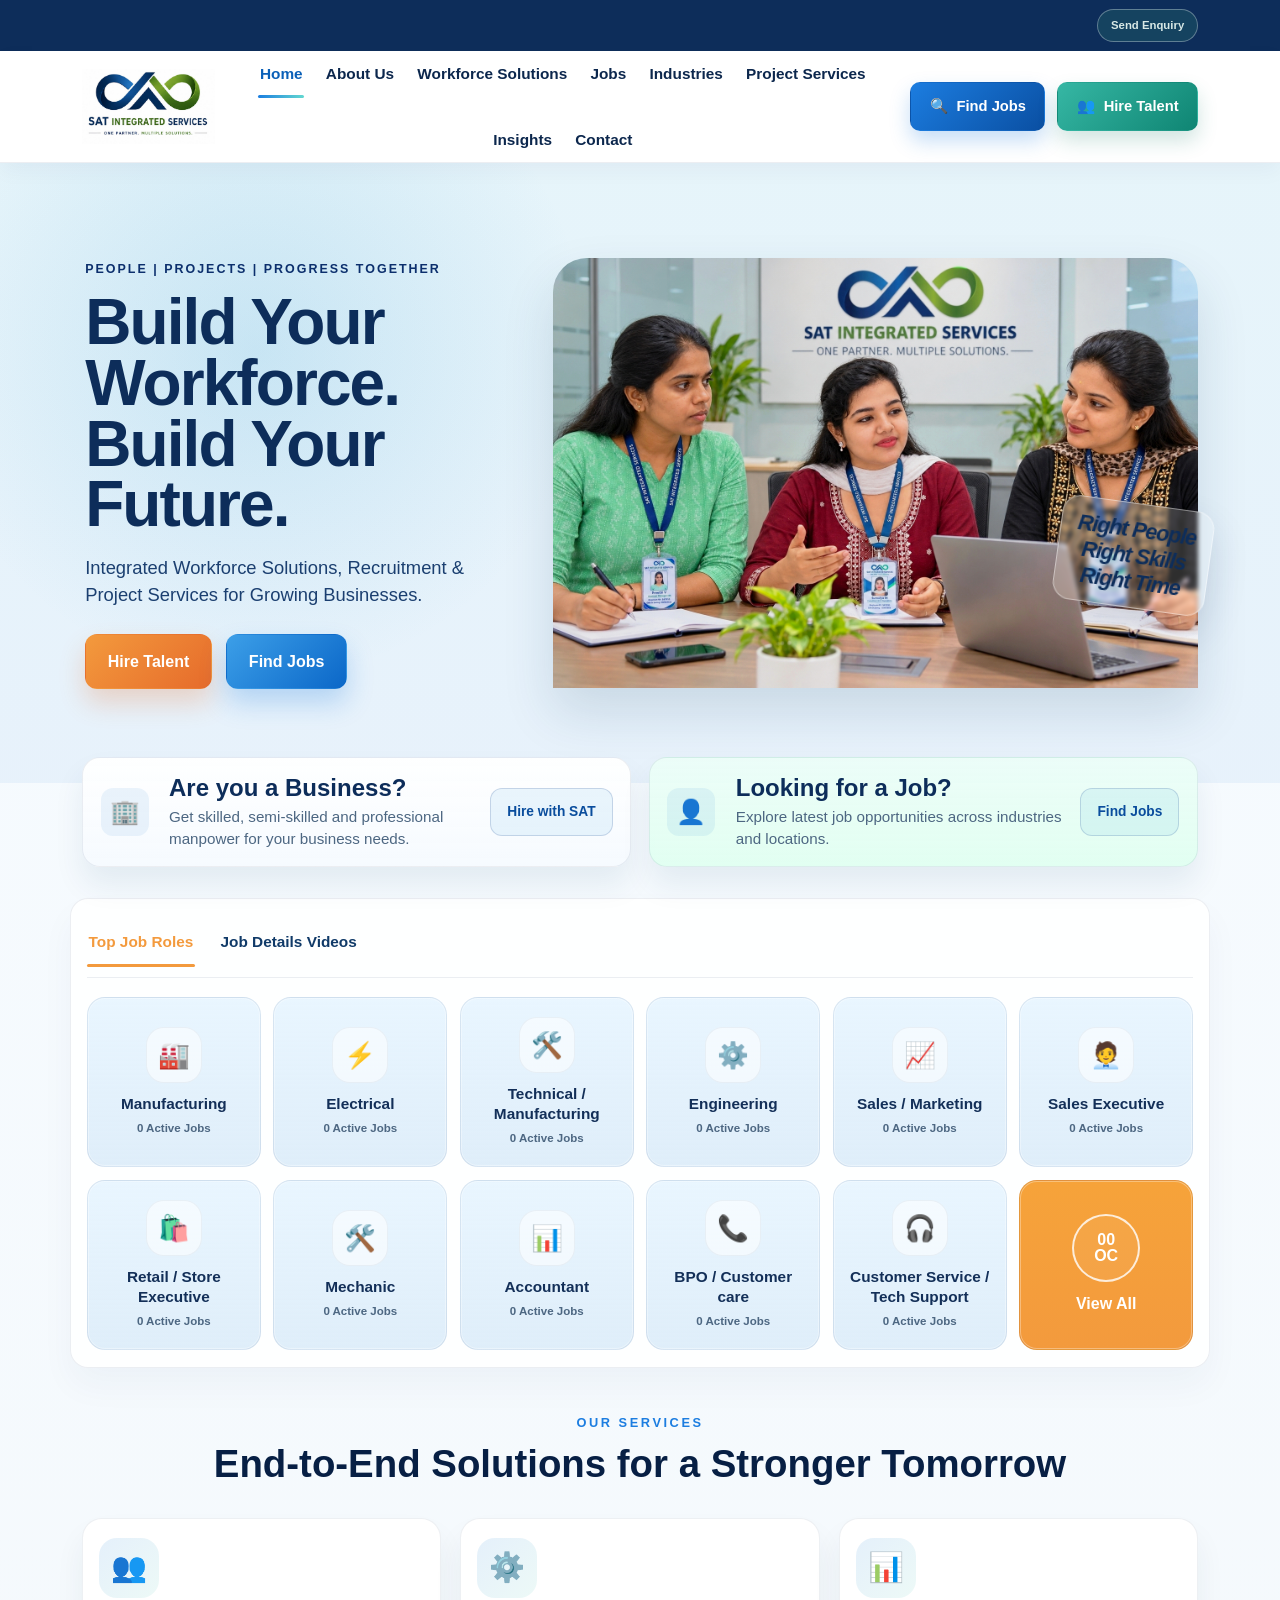
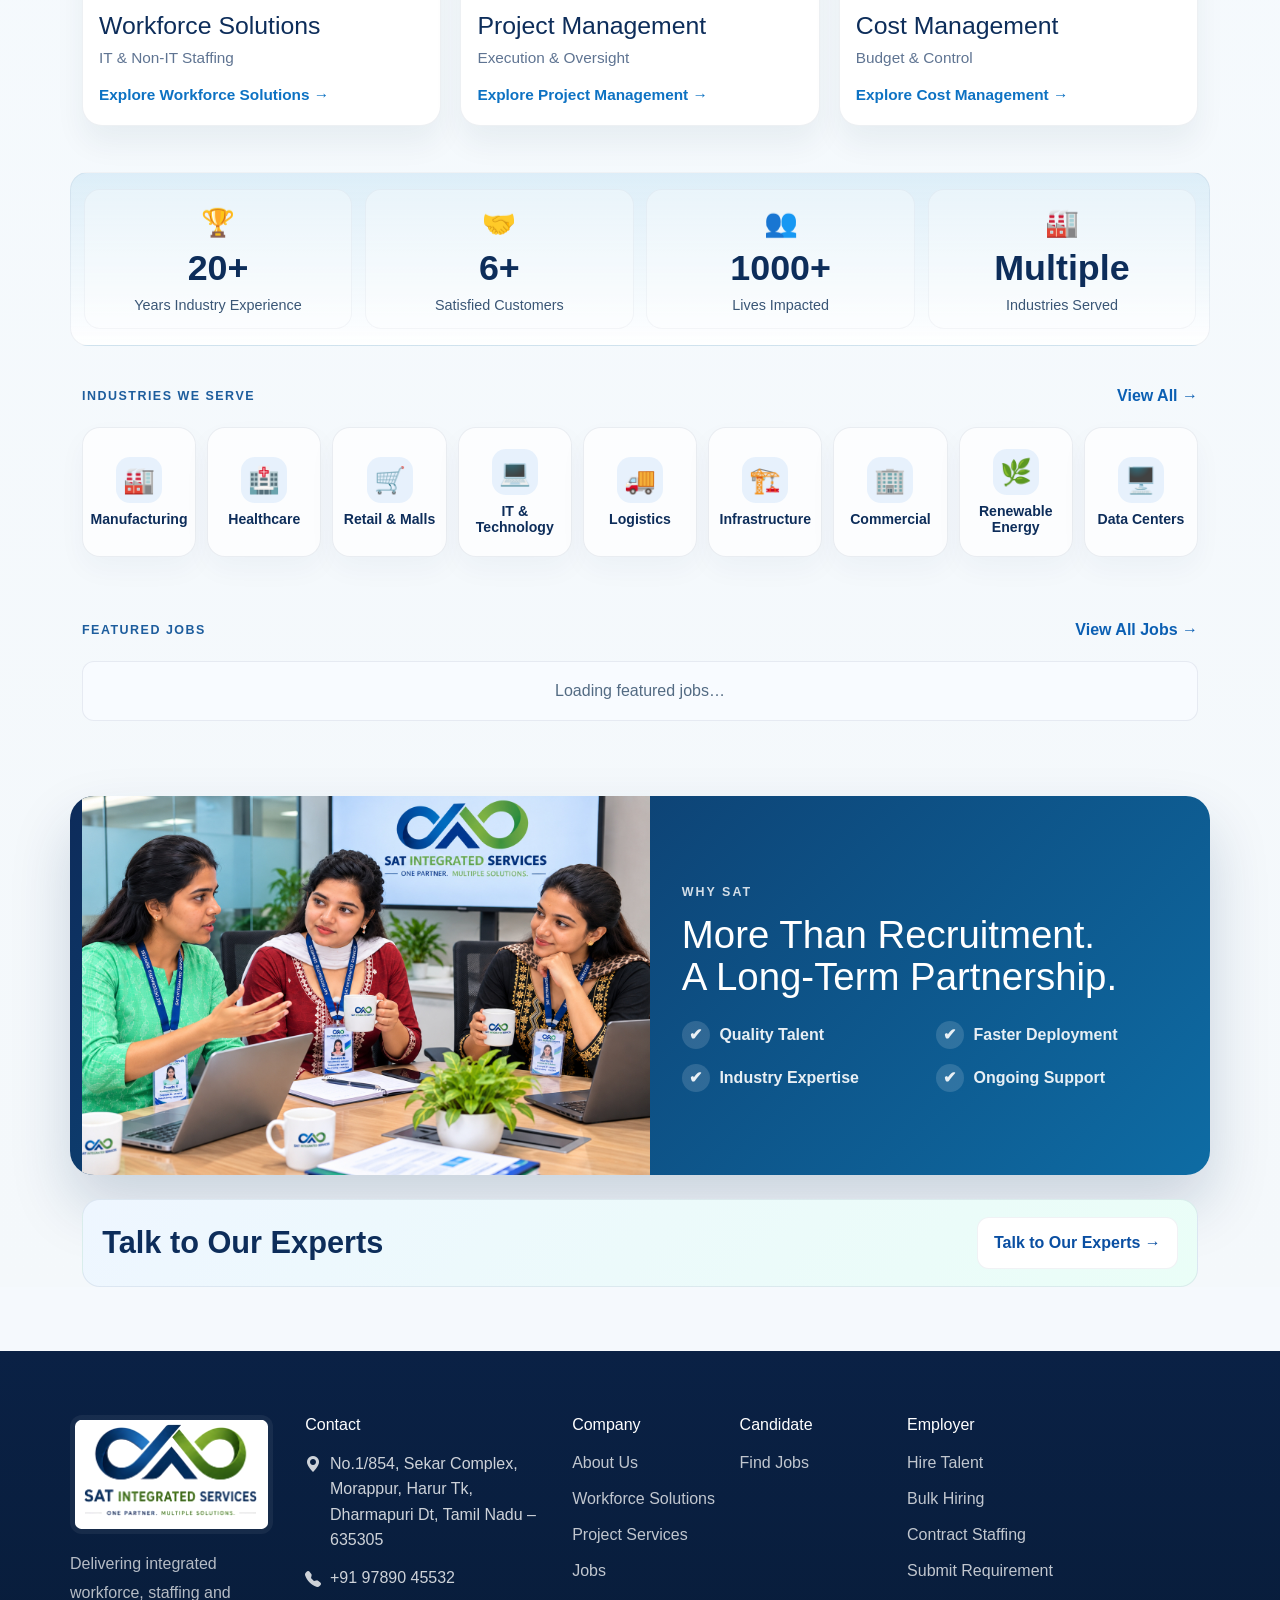
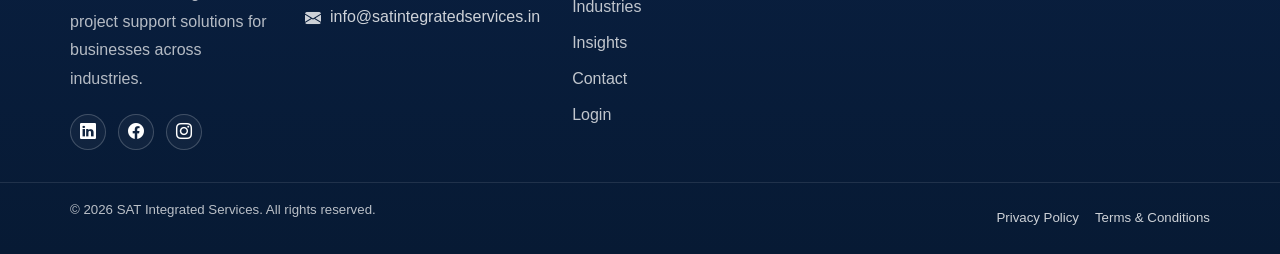
==== index.html @ 709d152e "UI design improved for "You May Also Be Interested In" section job cards." ====
<!doctype html>
<html lang="en" data-beasties-container>
<head>
  <meta charset="utf-8">
  <title>SAT Integrated Services</title>
  <base href="/">
  <meta name="viewport" content="width=device-width, initial-scale=1">
  <meta name="description" content="SAT Integrated Services provides integrated workforce solutions, staffing, recruitment and project support services.">
  <link rel="icon" type="image/x-icon" href="/favicon.ico">
  <link rel="icon" type="image/png" sizes="16x16" href="/favicon-16x16.png">
  <link rel="icon" type="image/png" sizes="32x32" href="/favicon-32x32.png">
  <link rel="apple-touch-icon" sizes="180x180" href="/apple-touch-icon.png">
  <script>
    const manifest = document.createElement('link');
    manifest.rel = 'manifest';
    manifest.href = window.location.pathname.toLowerCase().startsWith('/satintegratedservices/')
      ? '/SATIntegratedServices/site.webmanifest'
      : '/site.webmanifest';
    document.head.appendChild(manifest);
  </script>
  <link rel="canonical" href="https://satintegratedservices.in/">
  <meta property="og:title" content="SAT Integrated Services">
  <meta property="og:description" content="SAT Integrated Services provides integrated workforce solutions, staffing, recruitment and project support services.">
  <meta property="og:url" content="https://satintegratedservices.in/">
  <meta property="og:image" content="https://satintegratedservices.in/assets/images/sat-logo.png">
  <meta property="og:type" content="website">
  <meta property="og:site_name" content="SAT Integrated Services">
  <meta property="og:locale" content="en_IN">
  <meta name="twitter:card" content="summary_large_image">
  <meta name="twitter:title" content="SAT Integrated Services">
  <meta name="twitter:description" content="SAT Integrated Services provides integrated workforce solutions, staffing, recruitment and project support services.">
  <meta name="twitter:image" content="https://satintegratedservices.in/assets/images/sat-logo.png">
  <meta name="twitter:url" content="https://satintegratedservices.in/">
  <script src="https://accounts.google.com/gsi/client" async defer></script>
  <script type="text/javascript">
  // Parse the redirect URL from the 404 page hack back into the Angular router
  (function(l) {
    if (l.search[1] === '_') {
      var decoded = {};
      l.search.slice(1).split('&').forEach(function(q) {
        var parts = q.split('=');
        decoded[parts[0]] = window.decodeURIComponent(parts[1].replace(/~and~/g, '&'));
      });
      if (decoded._p !== undefined) {
        window.history.replaceState(null, null,
          l.pathname.slice(0, -1) + (decoded._p ? '/' + decoded._p : '') +
          (decoded._q ? '?' + decoded._q : '') +
          l.hash
        );
      }
    }
  }(window.location));
</script>
<style>:root{--bs-blue:#0d6efd;--bs-indigo:#6610f2;--bs-purple:#6f42c1;--bs-pink:#d63384;--bs-red:#dc3545;--bs-orange:#fd7e14;--bs-yellow:#ffc107;--bs-green:#198754;--bs-teal:#20c997;--bs-cyan:#0dcaf0;--bs-black:#000;--bs-white:#fff;--bs-gray:#6c757d;--bs-gray-dark:#343a40;--bs-gray-100:#f8f9fa;--bs-gray-200:#e9ecef;--bs-gray-300:#dee2e6;--bs-gray-400:#ced4da;--bs-gray-500:#adb5bd;--bs-gray-600:#6c757d;--bs-gray-700:#495057;--bs-gray-800:#343a40;--bs-gray-900:#212529;--bs-primary:#0d6efd;--bs-secondary:#6c757d;--bs-success:#198754;--bs-info:#0dcaf0;--bs-warning:#ffc107;--bs-danger:#dc3545;--bs-light:#f8f9fa;--bs-dark:#212529;--bs-primary-rgb:13,110,253;--bs-secondary-rgb:108,117,125;--bs-success-rgb:25,135,84;--bs-info-rgb:13,202,240;--bs-warning-rgb:255,193,7;--bs-danger-rgb:220,53,69;--bs-light-rgb:248,249,250;--bs-dark-rgb:33,37,41;--bs-primary-text-emphasis:#052c65;--bs-secondary-text-emphasis:#2b2f32;--bs-success-text-emphasis:#0a3622;--bs-info-text-emphasis:#055160;--bs-warning-text-emphasis:#664d03;--bs-danger-text-emphasis:#58151c;--bs-light-text-emphasis:#495057;--bs-dark-text-emphasis:#495057;--bs-primary-bg-subtle:#cfe2ff;--bs-secondary-bg-subtle:#e2e3e5;--bs-success-bg-subtle:#d1e7dd;--bs-info-bg-subtle:#cff4fc;--bs-warning-bg-subtle:#fff3cd;--bs-danger-bg-subtle:#f8d7da;--bs-light-bg-subtle:#fcfcfd;--bs-dark-bg-subtle:#ced4da;--bs-primary-border-subtle:#9ec5fe;--bs-secondary-border-subtle:#c4c8cb;--bs-success-border-subtle:#a3cfbb;--bs-info-border-subtle:#9eeaf9;--bs-warning-border-subtle:#ffe69c;--bs-danger-border-subtle:#f1aeb5;--bs-light-border-subtle:#e9ecef;--bs-dark-border-subtle:#adb5bd;--bs-white-rgb:255,255,255;--bs-black-rgb:0,0,0;--bs-font-sans-serif:system-ui,-apple-system,"Segoe UI",Roboto,"Helvetica Neue","Noto Sans","Liberation Sans",Arial,sans-serif,"Apple Color Emoji","Segoe UI Emoji","Segoe UI Symbol","Noto Color Emoji";--bs-font-monospace:SFMono-Regular,Menlo,Monaco,Consolas,"Liberation Mono","Courier New",monospace;--bs-gradient:linear-gradient(180deg, rgba(255, 255, 255, .15), rgba(255, 255, 255, 0));--bs-body-font-family:var(--bs-font-sans-serif);--bs-body-font-size:1rem;--bs-body-font-weight:400;--bs-body-line-height:1.5;--bs-body-color:#212529;--bs-body-color-rgb:33,37,41;--bs-body-bg:#fff;--bs-body-bg-rgb:255,255,255;--bs-emphasis-color:#000;--bs-emphasis-color-rgb:0,0,0;--bs-secondary-color:rgba(33, 37, 41, .75);--bs-secondary-color-rgb:33,37,41;--bs-secondary-bg:#e9ecef;--bs-secondary-bg-rgb:233,236,239;--bs-tertiary-color:rgba(33, 37, 41, .5);--bs-tertiary-color-rgb:33,37,41;--bs-tertiary-bg:#f8f9fa;--bs-tertiary-bg-rgb:248,249,250;--bs-heading-color:inherit;--bs-link-color:#0d6efd;--bs-link-color-rgb:13,110,253;--bs-link-decoration:underline;--bs-link-hover-color:#0a58ca;--bs-link-hover-color-rgb:10,88,202;--bs-code-color:#d63384;--bs-highlight-color:#212529;--bs-highlight-bg:#fff3cd;--bs-border-width:1px;--bs-border-style:solid;--bs-border-color:#dee2e6;--bs-border-color-translucent:rgba(0, 0, 0, .175);--bs-border-radius:.375rem;--bs-border-radius-sm:.25rem;--bs-border-radius-lg:.5rem;--bs-border-radius-xl:1rem;--bs-border-radius-xxl:2rem;--bs-border-radius-2xl:var(--bs-border-radius-xxl);--bs-border-radius-pill:50rem;--bs-box-shadow:0 .5rem 1rem rgba(0, 0, 0, .15);--bs-box-shadow-sm:0 .125rem .25rem rgba(0, 0, 0, .075);--bs-box-shadow-lg:0 1rem 3rem rgba(0, 0, 0, .175);--bs-box-shadow-inset:inset 0 1px 2px rgba(0, 0, 0, .075);--bs-focus-ring-width:.25rem;--bs-focus-ring-opacity:.25;--bs-focus-ring-color:rgba(13, 110, 253, .25);--bs-form-valid-color:#198754;--bs-form-valid-border-color:#198754;--bs-form-invalid-color:#dc3545;--bs-form-invalid-border-color:#dc3545}*,:after,:before{box-sizing:border-box}@media(prefers-reduced-motion:no-preference){:root{scroll-behavior:smooth}}body{margin:0;font-family:var(--bs-body-font-family);font-size:var(--bs-body-font-size);font-weight:var(--bs-body-font-weight);line-height:var(--bs-body-line-height);color:var(--bs-body-color);text-align:var(--bs-body-text-align);background-color:var(--bs-body-bg);-webkit-text-size-adjust:100%;-webkit-tap-highlight-color:transparent}:root{--bs-breakpoint-xs:0;--bs-breakpoint-sm:576px;--bs-breakpoint-md:768px;--bs-breakpoint-lg:992px;--bs-breakpoint-xl:1200px;--bs-breakpoint-xxl:1400px}*{box-sizing:border-box}:root{scroll-behavior:auto}body{margin:0;font-family:Segoe UI,Tahoma,Geneva,Verdana,sans-serif;background:#f5f9fd;color:#0d2d5a}</style><link rel="stylesheet" href="styles-XS5SP7IG.css" media="print" data-beasties-media="all"><noscript><link rel="stylesheet" href="styles-XS5SP7IG.css"></noscript></head>
<body>
  <app-root></app-root>
<script src="main-MYU7UXEF.js" type="module"></script><script>document.querySelectorAll('link[data-beasties-media]').forEach(function(l){l.media=l.getAttribute('data-beasties-media');l.removeAttribute('data-beasties-media')})</script></body>
</html>
---- styles-XS5SP7IG.css ----
@charset "UTF-8";:root,[data-bs-theme=light]{--bs-blue:#0d6efd;--bs-indigo:#6610f2;--bs-purple:#6f42c1;--bs-pink:#d63384;--bs-red:#dc3545;--bs-orange:#fd7e14;--bs-yellow:#ffc107;--bs-green:#198754;--bs-teal:#20c997;--bs-cyan:#0dcaf0;--bs-black:#000;--bs-white:#fff;--bs-gray:#6c757d;--bs-gray-dark:#343a40;--bs-gray-100:#f8f9fa;--bs-gray-200:#e9ecef;--bs-gray-300:#dee2e6;--bs-gray-400:#ced4da;--bs-gray-500:#adb5bd;--bs-gray-600:#6c757d;--bs-gray-700:#495057;--bs-gray-800:#343a40;--bs-gray-900:#212529;--bs-primary:#0d6efd;--bs-secondary:#6c757d;--bs-success:#198754;--bs-info:#0dcaf0;--bs-warning:#ffc107;--bs-danger:#dc3545;--bs-light:#f8f9fa;--bs-dark:#212529;--bs-primary-rgb:13,110,253;--bs-secondary-rgb:108,117,125;--bs-success-rgb:25,135,84;--bs-info-rgb:13,202,240;--bs-warning-rgb:255,193,7;--bs-danger-rgb:220,53,69;--bs-light-rgb:248,249,250;--bs-dark-rgb:33,37,41;--bs-primary-text-emphasis:#052c65;--bs-secondary-text-emphasis:#2b2f32;--bs-success-text-emphasis:#0a3622;--bs-info-text-emphasis:#055160;--bs-warning-text-emphasis:#664d03;--bs-danger-text-emphasis:#58151c;--bs-light-text-emphasis:#495057;--bs-dark-text-emphasis:#495057;--bs-primary-bg-subtle:#cfe2ff;--bs-secondary-bg-subtle:#e2e3e5;--bs-success-bg-subtle:#d1e7dd;--bs-info-bg-subtle:#cff4fc;--bs-warning-bg-subtle:#fff3cd;--bs-danger-bg-subtle:#f8d7da;--bs-light-bg-subtle:#fcfcfd;--bs-dark-bg-subtle:#ced4da;--bs-primary-border-subtle:#9ec5fe;--bs-secondary-border-subtle:#c4c8cb;--bs-success-border-subtle:#a3cfbb;--bs-info-border-subtle:#9eeaf9;--bs-warning-border-subtle:#ffe69c;--bs-danger-border-subtle:#f1aeb5;--bs-light-border-subtle:#e9ecef;--bs-dark-border-subtle:#adb5bd;--bs-white-rgb:255,255,255;--bs-black-rgb:0,0,0;--bs-font-sans-serif:system-ui,-apple-system,"Segoe UI",Roboto,"Helvetica Neue","Noto Sans","Liberation Sans",Arial,sans-serif,"Apple Color Emoji","Segoe UI Emoji","Segoe UI Symbol","Noto Color Emoji";--bs-font-monospace:SFMono-Regular,Menlo,Monaco,Consolas,"Liberation Mono","Courier New",monospace;--bs-gradient:linear-gradient(180deg, rgba(255, 255, 255, .15), rgba(255, 255, 255, 0));--bs-body-font-family:var(--bs-font-sans-serif);--bs-body-font-size:1rem;--bs-body-font-weight:400;--bs-body-line-height:1.5;--bs-body-color:#212529;--bs-body-color-rgb:33,37,41;--bs-body-bg:#fff;--bs-body-bg-rgb:255,255,255;--bs-emphasis-color:#000;--bs-emphasis-color-rgb:0,0,0;--bs-secondary-color:rgba(33, 37, 41, .75);--bs-secondary-color-rgb:33,37,41;--bs-secondary-bg:#e9ecef;--bs-secondary-bg-rgb:233,236,239;--bs-tertiary-color:rgba(33, 37, 41, .5);--bs-tertiary-color-rgb:33,37,41;--bs-tertiary-bg:#f8f9fa;--bs-tertiary-bg-rgb:248,249,250;--bs-heading-color:inherit;--bs-link-color:#0d6efd;--bs-link-color-rgb:13,110,253;--bs-link-decoration:underline;--bs-link-hover-color:#0a58ca;--bs-link-hover-color-rgb:10,88,202;--bs-code-color:#d63384;--bs-highlight-color:#212529;--bs-highlight-bg:#fff3cd;--bs-border-width:1px;--bs-border-style:solid;--bs-border-color:#dee2e6;--bs-border-color-translucent:rgba(0, 0, 0, .175);--bs-border-radius:.375rem;--bs-border-radius-sm:.25rem;--bs-border-radius-lg:.5rem;--bs-border-radius-xl:1rem;--bs-border-radius-xxl:2rem;--bs-border-radius-2xl:var(--bs-border-radius-xxl);--bs-border-radius-pill:50rem;--bs-box-shadow:0 .5rem 1rem rgba(0, 0, 0, .15);--bs-box-shadow-sm:0 .125rem .25rem rgba(0, 0, 0, .075);--bs-box-shadow-lg:0 1rem 3rem rgba(0, 0, 0, .175);--bs-box-shadow-inset:inset 0 1px 2px rgba(0, 0, 0, .075);--bs-focus-ring-width:.25rem;--bs-focus-ring-opacity:.25;--bs-focus-ring-color:rgba(13, 110, 253, .25);--bs-form-valid-color:#198754;--bs-form-valid-border-color:#198754;--bs-form-invalid-color:#dc3545;--bs-form-invalid-border-color:#dc3545}[data-bs-theme=dark]{color-scheme:dark;--bs-body-color:#dee2e6;--bs-body-color-rgb:222,226,230;--bs-body-bg:#212529;--bs-body-bg-rgb:33,37,41;--bs-emphasis-color:#fff;--bs-emphasis-color-rgb:255,255,255;--bs-secondary-color:rgba(222, 226, 230, .75);--bs-secondary-color-rgb:222,226,230;--bs-secondary-bg:#343a40;--bs-secondary-bg-rgb:52,58,64;--bs-tertiary-color:rgba(222, 226, 230, .5);--bs-tertiary-color-rgb:222,226,230;--bs-tertiary-bg:#2b3035;--bs-tertiary-bg-rgb:43,48,53;--bs-primary-text-emphasis:#6ea8fe;--bs-secondary-text-emphasis:#a7acb1;--bs-success-text-emphasis:#75b798;--bs-info-text-emphasis:#6edff6;--bs-warning-text-emphasis:#ffda6a;--bs-danger-text-emphasis:#ea868f;--bs-light-text-emphasis:#f8f9fa;--bs-dark-text-emphasis:#dee2e6;--bs-primary-bg-subtle:#031633;--bs-secondary-bg-subtle:#161719;--bs-success-bg-subtle:#051b11;--bs-info-bg-subtle:#032830;--bs-warning-bg-subtle:#332701;--bs-danger-bg-subtle:#2c0b0e;--bs-light-bg-subtle:#343a40;--bs-dark-bg-subtle:#1a1d20;--bs-primary-border-subtle:#084298;--bs-secondary-border-subtle:#41464b;--bs-success-border-subtle:#0f5132;--bs-info-border-subtle:#087990;--bs-warning-border-subtle:#997404;--bs-danger-border-subtle:#842029;--bs-light-border-subtle:#495057;--bs-dark-border-subtle:#343a40;--bs-heading-color:inherit;--bs-link-color:#6ea8fe;--bs-link-hover-color:#8bb9fe;--bs-link-color-rgb:110,168,254;--bs-link-hover-color-rgb:139,185,254;--bs-code-color:#e685b5;--bs-highlight-color:#dee2e6;--bs-highlight-bg:#664d03;--bs-border-color:#495057;--bs-border-color-translucent:rgba(255, 255, 255, .15);--bs-form-valid-color:#75b798;--bs-form-valid-border-color:#75b798;--bs-form-invalid-color:#ea868f;--bs-form-invalid-border-color:#ea868f}*,:after,:before{box-sizing:border-box}@media(prefers-reduced-motion:no-preference){:root{scroll-behavior:smooth}}body{margin:0;font-family:var(--bs-body-font-family);font-size:var(--bs-body-font-size);font-weight:var(--bs-body-font-weight);line-height:var(--bs-body-line-height);color:var(--bs-body-color);text-align:var(--bs-body-text-align);background-color:var(--bs-body-bg);-webkit-text-size-adjust:100%;-webkit-tap-highlight-color:transparent}hr{margin:1rem 0;color:inherit;border:0;border-top:var(--bs-border-width) solid;opacity:.25}.h1,.h2,.h3,.h4,.h5,.h6,h1,h2,h3,h4,h5,h6{margin-top:0;margin-bottom:.5rem;font-weight:500;line-height:1.2;color:var(--bs-heading-color)}.h1,h1{font-size:calc(1.375rem + 1.5vw)}@media(min-width:1200px){.h1,h1{font-size:2.5rem}}.h2,h2{font-size:calc(1.325rem + .9vw)}@media(min-width:1200px){.h2,h2{font-size:2rem}}.h3,h3{font-size:calc(1.3rem + .6vw)}@media(min-width:1200px){.h3,h3{font-size:1.75rem}}.h4,h4{font-size:calc(1.275rem + .3vw)}@media(min-width:1200px){.h4,h4{font-size:1.5rem}}.h5,h5{font-size:1.25rem}.h6,h6{font-size:1rem}p{margin-top:0;margin-bottom:1rem}abbr[title]{-webkit-text-decoration:underline dotted;text-decoration:underline dotted;cursor:help;-webkit-text-decoration-skip-ink:none;text-decoration-skip-ink:none}address{margin-bottom:1rem;font-style:normal;line-height:inherit}ol,ul{padding-left:2rem}dl,ol,ul{margin-top:0;margin-bottom:1rem}ol ol,ol ul,ul ol,ul ul{margin-bottom:0}dt{font-weight:700}dd{margin-bottom:.5rem;margin-left:0}blockquote{margin:0 0 1rem}b,strong{font-weight:bolder}.small,small{font-size:.875em}.mark,mark{padding:.1875em;color:var(--bs-highlight-color);background-color:var(--bs-highlight-bg)}sub,sup{position:relative;font-size:.75em;line-height:0;vertical-align:baseline}sub{bottom:-.25em}sup{top:-.5em}a{color:rgba(var(--bs-link-color-rgb),var(--bs-link-opacity,1));text-decoration:underline}a:hover{--bs-link-color-rgb:var(--bs-link-hover-color-rgb)}a:not([href]):not([class]),a:not([href]):not([class]):hover{color:inherit;text-decoration:none}code,kbd,pre,samp{font-family:var(--bs-font-monospace);font-size:1em}pre{display:block;margin-top:0;margin-bottom:1rem;overflow:auto;font-size:.875em}pre code{font-size:inherit;color:inherit;word-break:normal}code{font-size:.875em;color:var(--bs-code-color);word-wrap:break-word}a>code{color:inherit}kbd{padding:.1875rem .375rem;font-size:.875em;color:var(--bs-body-bg);background-color:var(--bs-body-color);border-radius:.25rem}kbd kbd{padding:0;font-size:1em}figure{margin:0 0 1rem}img,svg{vertical-align:middle}table{caption-side:bottom;border-collapse:collapse}caption{padding-top:.5rem;padding-bottom:.5rem;color:var(--bs-secondary-color);text-align:left}th{text-align:inherit;text-align:-webkit-match-parent}tbody,td,tfoot,th,thead,tr{border-color:inherit;border-style:solid;border-width:0}label{display:inline-block}button{border-radius:0}button:focus:not(:focus-visible){outline:0}button,input,optgroup,select,textarea{margin:0;font-family:inherit;font-size:inherit;line-height:inherit}button,select{text-transform:none}[role=button]{cursor:pointer}select{word-wrap:normal}select:disabled{opacity:1}[list]:not([type=date]):not([type=datetime-local]):not([type=month]):not([type=week]):not([type=time])::-webkit-calendar-picker-indicator{display:none!important}[type=button],[type=reset],[type=submit],button{-webkit-appearance:button}[type=button]:not(:disabled),[type=reset]:not(:disabled),[type=submit]:not(:disabled),button:not(:disabled){cursor:pointer}::-moz-focus-inner{padding:0;border-style:none}textarea{resize:vertical}fieldset{min-width:0;padding:0;margin:0;border:0}legend{float:left;width:100%;padding:0;margin-bottom:.5rem;font-size:calc(1.275rem + .3vw);line-height:inherit}@media(min-width:1200px){legend{font-size:1.5rem}}legend+*{clear:left}::-webkit-datetime-edit-day-field,::-webkit-datetime-edit-fields-wrapper,::-webkit-datetime-edit-hour-field,::-webkit-datetime-edit-minute,::-webkit-datetime-edit-month-field,::-webkit-datetime-edit-text,::-webkit-datetime-edit-year-field{padding:0}::-webkit-inner-spin-button{height:auto}[type=search]{-webkit-appearance:textfield;outline-offset:-2px}::-webkit-search-decoration{-webkit-appearance:none}::-webkit-color-swatch-wrapper{padding:0}::-webkit-file-upload-button{font:inherit;-webkit-appearance:button}::file-selector-button{font:inherit;-webkit-appearance:button}output{display:inline-block}iframe{border:0}summary{display:list-item;cursor:pointer}progress{vertical-align:baseline}[hidden]{display:none!important}.lead{font-size:1.25rem;font-weight:300}.display-1{font-size:calc(1.625rem + 4.5vw);font-weight:300;line-height:1.2}@media(min-width:1200px){.display-1{font-size:5rem}}.display-2{font-size:calc(1.575rem + 3.9vw);font-weight:300;line-height:1.2}@media(min-width:1200px){.display-2{font-size:4.5rem}}.display-3{font-size:calc(1.525rem + 3.3vw);font-weight:300;line-height:1.2}@media(min-width:1200px){.display-3{font-size:4rem}}.display-4{font-size:calc(1.475rem + 2.7vw);font-weight:300;line-height:1.2}@media(min-width:1200px){.display-4{font-size:3.5rem}}.display-5{font-size:calc(1.425rem + 2.1vw);font-weight:300;line-height:1.2}@media(min-width:1200px){.display-5{font-size:3rem}}.display-6{font-size:calc(1.375rem + 1.5vw);font-weight:300;line-height:1.2}@media(min-width:1200px){.display-6{font-size:2.5rem}}.list-unstyled,.list-inline{padding-left:0;list-style:none}.list-inline-item{display:inline-block}.list-inline-item:not(:last-child){margin-right:.5rem}.initialism{font-size:.875em;text-transform:uppercase}.blockquote{margin-bottom:1rem;font-size:1.25rem}.blockquote>:last-child{margin-bottom:0}.blockquote-footer{margin-top:-1rem;margin-bottom:1rem;font-size:.875em;color:#6c757d}.blockquote-footer:before{content:"\2014\a0"}.img-fluid{max-width:100%;height:auto}.img-thumbnail{padding:.25rem;background-color:var(--bs-body-bg);border:var(--bs-border-width) solid var(--bs-border-color);border-radius:var(--bs-border-radius);max-width:100%;height:auto}.figure{display:inline-block}.figure-img{margin-bottom:.5rem;line-height:1}.figure-caption{font-size:.875em;color:var(--bs-secondary-color)}.container,.container-fluid,.container-lg,.container-md,.container-sm,.container-xl,.container-xxl{--bs-gutter-x:1.5rem;--bs-gutter-y:0;width:100%;padding-right:calc(var(--bs-gutter-x) * .5);padding-left:calc(var(--bs-gutter-x) * .5);margin-right:auto;margin-left:auto}@media(min-width:576px){.container,.container-sm{max-width:540px}}@media(min-width:768px){.container,.container-md,.container-sm{max-width:720px}}@media(min-width:992px){.container,.container-lg,.container-md,.container-sm{max-width:960px}}@media(min-width:1200px){.container,.container-lg,.container-md,.container-sm,.container-xl{max-width:1140px}}@media(min-width:1400px){.container,.container-lg,.container-md,.container-sm,.container-xl,.container-xxl{max-width:1320px}}:root{--bs-breakpoint-xs:0;--bs-breakpoint-sm:576px;--bs-breakpoint-md:768px;--bs-breakpoint-lg:992px;--bs-breakpoint-xl:1200px;--bs-breakpoint-xxl:1400px}.row{--bs-gutter-x:1.5rem;--bs-gutter-y:0;display:flex;flex-wrap:wrap;margin-top:calc(-1 * var(--bs-gutter-y));margin-right:calc(-.5 * var(--bs-gutter-x));margin-left:calc(-.5 * var(--bs-gutter-x))}.row>*{flex-shrink:0;width:100%;max-width:100%;padding-right:calc(var(--bs-gutter-x) * .5);padding-left:calc(var(--bs-gutter-x) * .5);margin-top:var(--bs-gutter-y)}.col{flex:1 0 0%}.row-cols-auto>*{flex:0 0 auto;width:auto}.row-cols-1>*{flex:0 0 auto;width:100%}.row-cols-2>*{flex:0 0 auto;width:50%}.row-cols-3>*{flex:0 0 auto;width:33.33333333%}.row-cols-4>*{flex:0 0 auto;width:25%}.row-cols-5>*{flex:0 0 auto;width:20%}.row-cols-6>*{flex:0 0 auto;width:16.66666667%}.col-auto{flex:0 0 auto;width:auto}.col-1{flex:0 0 auto;width:8.33333333%}.col-2{flex:0 0 auto;width:16.66666667%}.col-3{flex:0 0 auto;width:25%}.col-4{flex:0 0 auto;width:33.33333333%}.col-5{flex:0 0 auto;width:41.66666667%}.col-6{flex:0 0 auto;width:50%}.col-7{flex:0 0 auto;width:58.33333333%}.col-8{flex:0 0 auto;width:66.66666667%}.col-9{flex:0 0 auto;width:75%}.col-10{flex:0 0 auto;width:83.33333333%}.col-11{flex:0 0 auto;width:91.66666667%}.col-12{flex:0 0 auto;width:100%}.offset-1{margin-left:8.33333333%}.offset-2{margin-left:16.66666667%}.offset-3{margin-left:25%}.offset-4{margin-left:33.33333333%}.offset-5{margin-left:41.66666667%}.offset-6{margin-left:50%}.offset-7{margin-left:58.33333333%}.offset-8{margin-left:66.66666667%}.offset-9{margin-left:75%}.offset-10{margin-left:83.33333333%}.offset-11{margin-left:91.66666667%}.g-0,.gx-0{--bs-gutter-x:0}.g-0,.gy-0{--bs-gutter-y:0}.g-1,.gx-1{--bs-gutter-x:.25rem}.g-1,.gy-1{--bs-gutter-y:.25rem}.g-2,.gx-2{--bs-gutter-x:.5rem}.g-2,.gy-2{--bs-gutter-y:.5rem}.g-3,.gx-3{--bs-gutter-x:1rem}.g-3,.gy-3{--bs-gutter-y:1rem}.g-4,.gx-4{--bs-gutter-x:1.5rem}.g-4,.gy-4{--bs-gutter-y:1.5rem}.g-5,.gx-5{--bs-gutter-x:3rem}.g-5,.gy-5{--bs-gutter-y:3rem}@media(min-width:576px){.col-sm{flex:1 0 0%}.row-cols-sm-auto>*{flex:0 0 auto;width:auto}.row-cols-sm-1>*{flex:0 0 auto;width:100%}.row-cols-sm-2>*{flex:0 0 auto;width:50%}.row-cols-sm-3>*{flex:0 0 auto;width:33.33333333%}.row-cols-sm-4>*{flex:0 0 auto;width:25%}.row-cols-sm-5>*{flex:0 0 auto;width:20%}.row-cols-sm-6>*{flex:0 0 auto;width:16.66666667%}.col-sm-auto{flex:0 0 auto;width:auto}.col-sm-1{flex:0 0 auto;width:8.33333333%}.col-sm-2{flex:0 0 auto;width:16.66666667%}.col-sm-3{flex:0 0 auto;width:25%}.col-sm-4{flex:0 0 auto;width:33.33333333%}.col-sm-5{flex:0 0 auto;width:41.66666667%}.col-sm-6{flex:0 0 auto;width:50%}.col-sm-7{flex:0 0 auto;width:58.33333333%}.col-sm-8{flex:0 0 auto;width:66.66666667%}.col-sm-9{flex:0 0 auto;width:75%}.col-sm-10{flex:0 0 auto;width:83.33333333%}.col-sm-11{flex:0 0 auto;width:91.66666667%}.col-sm-12{flex:0 0 auto;width:100%}.offset-sm-0{margin-left:0}.offset-sm-1{margin-left:8.33333333%}.offset-sm-2{margin-left:16.66666667%}.offset-sm-3{margin-left:25%}.offset-sm-4{margin-left:33.33333333%}.offset-sm-5{margin-left:41.66666667%}.offset-sm-6{margin-left:50%}.offset-sm-7{margin-left:58.33333333%}.offset-sm-8{margin-left:66.66666667%}.offset-sm-9{margin-left:75%}.offset-sm-10{margin-left:83.33333333%}.offset-sm-11{margin-left:91.66666667%}.g-sm-0,.gx-sm-0{--bs-gutter-x:0}.g-sm-0,.gy-sm-0{--bs-gutter-y:0}.g-sm-1,.gx-sm-1{--bs-gutter-x:.25rem}.g-sm-1,.gy-sm-1{--bs-gutter-y:.25rem}.g-sm-2,.gx-sm-2{--bs-gutter-x:.5rem}.g-sm-2,.gy-sm-2{--bs-gutter-y:.5rem}.g-sm-3,.gx-sm-3{--bs-gutter-x:1rem}.g-sm-3,.gy-sm-3{--bs-gutter-y:1rem}.g-sm-4,.gx-sm-4{--bs-gutter-x:1.5rem}.g-sm-4,.gy-sm-4{--bs-gutter-y:1.5rem}.g-sm-5,.gx-sm-5{--bs-gutter-x:3rem}.g-sm-5,.gy-sm-5{--bs-gutter-y:3rem}}@media(min-width:768px){.col-md{flex:1 0 0%}.row-cols-md-auto>*{flex:0 0 auto;width:auto}.row-cols-md-1>*{flex:0 0 auto;width:100%}.row-cols-md-2>*{flex:0 0 auto;width:50%}.row-cols-md-3>*{flex:0 0 auto;width:33.33333333%}.row-cols-md-4>*{flex:0 0 auto;width:25%}.row-cols-md-5>*{flex:0 0 auto;width:20%}.row-cols-md-6>*{flex:0 0 auto;width:16.66666667%}.col-md-auto{flex:0 0 auto;width:auto}.col-md-1{flex:0 0 auto;width:8.33333333%}.col-md-2{flex:0 0 auto;width:16.66666667%}.col-md-3{flex:0 0 auto;width:25%}.col-md-4{flex:0 0 auto;width:33.33333333%}.col-md-5{flex:0 0 auto;width:41.66666667%}.col-md-6{flex:0 0 auto;width:50%}.col-md-7{flex:0 0 auto;width:58.33333333%}.col-md-8{flex:0 0 auto;width:66.66666667%}.col-md-9{flex:0 0 auto;width:75%}.col-md-10{flex:0 0 auto;width:83.33333333%}.col-md-11{flex:0 0 auto;width:91.66666667%}.col-md-12{flex:0 0 auto;width:100%}.offset-md-0{margin-left:0}.offset-md-1{margin-left:8.33333333%}.offset-md-2{margin-left:16.66666667%}.offset-md-3{margin-left:25%}.offset-md-4{margin-left:33.33333333%}.offset-md-5{margin-left:41.66666667%}.offset-md-6{margin-left:50%}.offset-md-7{margin-left:58.33333333%}.offset-md-8{margin-left:66.66666667%}.offset-md-9{margin-left:75%}.offset-md-10{margin-left:83.33333333%}.offset-md-11{margin-left:91.66666667%}.g-md-0,.gx-md-0{--bs-gutter-x:0}.g-md-0,.gy-md-0{--bs-gutter-y:0}.g-md-1,.gx-md-1{--bs-gutter-x:.25rem}.g-md-1,.gy-md-1{--bs-gutter-y:.25rem}.g-md-2,.gx-md-2{--bs-gutter-x:.5rem}.g-md-2,.gy-md-2{--bs-gutter-y:.5rem}.g-md-3,.gx-md-3{--bs-gutter-x:1rem}.g-md-3,.gy-md-3{--bs-gutter-y:1rem}.g-md-4,.gx-md-4{--bs-gutter-x:1.5rem}.g-md-4,.gy-md-4{--bs-gutter-y:1.5rem}.g-md-5,.gx-md-5{--bs-gutter-x:3rem}.g-md-5,.gy-md-5{--bs-gutter-y:3rem}}@media(min-width:992px){.col-lg{flex:1 0 0%}.row-cols-lg-auto>*{flex:0 0 auto;width:auto}.row-cols-lg-1>*{flex:0 0 auto;width:100%}.row-cols-lg-2>*{flex:0 0 auto;width:50%}.row-cols-lg-3>*{flex:0 0 auto;width:33.33333333%}.row-cols-lg-4>*{flex:0 0 auto;width:25%}.row-cols-lg-5>*{flex:0 0 auto;width:20%}.row-cols-lg-6>*{flex:0 0 auto;width:16.66666667%}.col-lg-auto{flex:0 0 auto;width:auto}.col-lg-1{flex:0 0 auto;width:8.33333333%}.col-lg-2{flex:0 0 auto;width:16.66666667%}.col-lg-3{flex:0 0 auto;width:25%}.col-lg-4{flex:0 0 auto;width:33.33333333%}.col-lg-5{flex:0 0 auto;width:41.66666667%}.col-lg-6{flex:0 0 auto;width:50%}.col-lg-7{flex:0 0 auto;width:58.33333333%}.col-lg-8{flex:0 0 auto;width:66.66666667%}.col-lg-9{flex:0 0 auto;width:75%}.col-lg-10{flex:0 0 auto;width:83.33333333%}.col-lg-11{flex:0 0 auto;width:91.66666667%}.col-lg-12{flex:0 0 auto;width:100%}.offset-lg-0{margin-left:0}.offset-lg-1{margin-left:8.33333333%}.offset-lg-2{margin-left:16.66666667%}.offset-lg-3{margin-left:25%}.offset-lg-4{margin-left:33.33333333%}.offset-lg-5{margin-left:41.66666667%}.offset-lg-6{margin-left:50%}.offset-lg-7{margin-left:58.33333333%}.offset-lg-8{margin-left:66.66666667%}.offset-lg-9{margin-left:75%}.offset-lg-10{margin-left:83.33333333%}.offset-lg-11{margin-left:91.66666667%}.g-lg-0,.gx-lg-0{--bs-gutter-x:0}.g-lg-0,.gy-lg-0{--bs-gutter-y:0}.g-lg-1,.gx-lg-1{--bs-gutter-x:.25rem}.g-lg-1,.gy-lg-1{--bs-gutter-y:.25rem}.g-lg-2,.gx-lg-2{--bs-gutter-x:.5rem}.g-lg-2,.gy-lg-2{--bs-gutter-y:.5rem}.g-lg-3,.gx-lg-3{--bs-gutter-x:1rem}.g-lg-3,.gy-lg-3{--bs-gutter-y:1rem}.g-lg-4,.gx-lg-4{--bs-gutter-x:1.5rem}.g-lg-4,.gy-lg-4{--bs-gutter-y:1.5rem}.g-lg-5,.gx-lg-5{--bs-gutter-x:3rem}.g-lg-5,.gy-lg-5{--bs-gutter-y:3rem}}@media(min-width:1200px){.col-xl{flex:1 0 0%}.row-cols-xl-auto>*{flex:0 0 auto;width:auto}.row-cols-xl-1>*{flex:0 0 auto;width:100%}.row-cols-xl-2>*{flex:0 0 auto;width:50%}.row-cols-xl-3>*{flex:0 0 auto;width:33.33333333%}.row-cols-xl-4>*{flex:0 0 auto;width:25%}.row-cols-xl-5>*{flex:0 0 auto;width:20%}.row-cols-xl-6>*{flex:0 0 auto;width:16.66666667%}.col-xl-auto{flex:0 0 auto;width:auto}.col-xl-1{flex:0 0 auto;width:8.33333333%}.col-xl-2{flex:0 0 auto;width:16.66666667%}.col-xl-3{flex:0 0 auto;width:25%}.col-xl-4{flex:0 0 auto;width:33.33333333%}.col-xl-5{flex:0 0 auto;width:41.66666667%}.col-xl-6{flex:0 0 auto;width:50%}.col-xl-7{flex:0 0 auto;width:58.33333333%}.col-xl-8{flex:0 0 auto;width:66.66666667%}.col-xl-9{flex:0 0 auto;width:75%}.col-xl-10{flex:0 0 auto;width:83.33333333%}.col-xl-11{flex:0 0 auto;width:91.66666667%}.col-xl-12{flex:0 0 auto;width:100%}.offset-xl-0{margin-left:0}.offset-xl-1{margin-left:8.33333333%}.offset-xl-2{margin-left:16.66666667%}.offset-xl-3{margin-left:25%}.offset-xl-4{margin-left:33.33333333%}.offset-xl-5{margin-left:41.66666667%}.offset-xl-6{margin-left:50%}.offset-xl-7{margin-left:58.33333333%}.offset-xl-8{margin-left:66.66666667%}.offset-xl-9{margin-left:75%}.offset-xl-10{margin-left:83.33333333%}.offset-xl-11{margin-left:91.66666667%}.g-xl-0,.gx-xl-0{--bs-gutter-x:0}.g-xl-0,.gy-xl-0{--bs-gutter-y:0}.g-xl-1,.gx-xl-1{--bs-gutter-x:.25rem}.g-xl-1,.gy-xl-1{--bs-gutter-y:.25rem}.g-xl-2,.gx-xl-2{--bs-gutter-x:.5rem}.g-xl-2,.gy-xl-2{--bs-gutter-y:.5rem}.g-xl-3,.gx-xl-3{--bs-gutter-x:1rem}.g-xl-3,.gy-xl-3{--bs-gutter-y:1rem}.g-xl-4,.gx-xl-4{--bs-gutter-x:1.5rem}.g-xl-4,.gy-xl-4{--bs-gutter-y:1.5rem}.g-xl-5,.gx-xl-5{--bs-gutter-x:3rem}.g-xl-5,.gy-xl-5{--bs-gutter-y:3rem}}@media(min-width:1400px){.col-xxl{flex:1 0 0%}.row-cols-xxl-auto>*{flex:0 0 auto;width:auto}.row-cols-xxl-1>*{flex:0 0 auto;width:100%}.row-cols-xxl-2>*{flex:0 0 auto;width:50%}.row-cols-xxl-3>*{flex:0 0 auto;width:33.33333333%}.row-cols-xxl-4>*{flex:0 0 auto;width:25%}.row-cols-xxl-5>*{flex:0 0 auto;width:20%}.row-cols-xxl-6>*{flex:0 0 auto;width:16.66666667%}.col-xxl-auto{flex:0 0 auto;width:auto}.col-xxl-1{flex:0 0 auto;width:8.33333333%}.col-xxl-2{flex:0 0 auto;width:16.66666667%}.col-xxl-3{flex:0 0 auto;width:25%}.col-xxl-4{flex:0 0 auto;width:33.33333333%}.col-xxl-5{flex:0 0 auto;width:41.66666667%}.col-xxl-6{flex:0 0 auto;width:50%}.col-xxl-7{flex:0 0 auto;width:58.33333333%}.col-xxl-8{flex:0 0 auto;width:66.66666667%}.col-xxl-9{flex:0 0 auto;width:75%}.col-xxl-10{flex:0 0 auto;width:83.33333333%}.col-xxl-11{flex:0 0 auto;width:91.66666667%}.col-xxl-12{flex:0 0 auto;width:100%}.offset-xxl-0{margin-left:0}.offset-xxl-1{margin-left:8.33333333%}.offset-xxl-2{margin-left:16.66666667%}.offset-xxl-3{margin-left:25%}.offset-xxl-4{margin-left:33.33333333%}.offset-xxl-5{margin-left:41.66666667%}.offset-xxl-6{margin-left:50%}.offset-xxl-7{margin-left:58.33333333%}.offset-xxl-8{margin-left:66.66666667%}.offset-xxl-9{margin-left:75%}.offset-xxl-10{margin-left:83.33333333%}.offset-xxl-11{margin-left:91.66666667%}.g-xxl-0,.gx-xxl-0{--bs-gutter-x:0}.g-xxl-0,.gy-xxl-0{--bs-gutter-y:0}.g-xxl-1,.gx-xxl-1{--bs-gutter-x:.25rem}.g-xxl-1,.gy-xxl-1{--bs-gutter-y:.25rem}.g-xxl-2,.gx-xxl-2{--bs-gutter-x:.5rem}.g-xxl-2,.gy-xxl-2{--bs-gutter-y:.5rem}.g-xxl-3,.gx-xxl-3{--bs-gutter-x:1rem}.g-xxl-3,.gy-xxl-3{--bs-gutter-y:1rem}.g-xxl-4,.gx-xxl-4{--bs-gutter-x:1.5rem}.g-xxl-4,.gy-xxl-4{--bs-gutter-y:1.5rem}.g-xxl-5,.gx-xxl-5{--bs-gutter-x:3rem}.g-xxl-5,.gy-xxl-5{--bs-gutter-y:3rem}}.table{--bs-table-color-type:initial;--bs-table-bg-type:initial;--bs-table-color-state:initial;--bs-table-bg-state:initial;--bs-table-color:var(--bs-emphasis-color);--bs-table-bg:var(--bs-body-bg);--bs-table-border-color:var(--bs-border-color);--bs-table-accent-bg:transparent;--bs-table-striped-color:var(--bs-emphasis-color);--bs-table-striped-bg:rgba(var(--bs-emphasis-color-rgb), .05);--bs-table-active-color:var(--bs-emphasis-color);--bs-table-active-bg:rgba(var(--bs-emphasis-color-rgb), .1);--bs-table-hover-color:var(--bs-emphasis-color);--bs-table-hover-bg:rgba(var(--bs-emphasis-color-rgb), .075);width:100%;margin-bottom:1rem;vertical-align:top;border-color:var(--bs-table-border-color)}.table>:not(caption)>*>*{padding:.5rem;color:var(--bs-table-color-state,var(--bs-table-color-type,var(--bs-table-color)));background-color:var(--bs-table-bg);border-bottom-width:var(--bs-border-width);box-shadow:inset 0 0 0 9999px var(--bs-table-bg-state,var(--bs-table-bg-type,var(--bs-table-accent-bg)))}.table>tbody{vertical-align:inherit}.table>thead{vertical-align:bottom}.table-group-divider{border-top:calc(var(--bs-border-width) * 2) solid currentcolor}.caption-top{caption-side:top}.table-sm>:not(caption)>*>*{padding:.25rem}.table-bordered>:not(caption)>*{border-width:var(--bs-border-width) 0}.table-bordered>:not(caption)>*>*{border-width:0 var(--bs-border-width)}.table-borderless>:not(caption)>*>*{border-bottom-width:0}.table-borderless>:not(:first-child){border-top-width:0}.table-striped>tbody>tr:nth-of-type(odd)>*{--bs-table-color-type:var(--bs-table-striped-color);--bs-table-bg-type:var(--bs-table-striped-bg)}.table-striped-columns>:not(caption)>tr>:nth-child(2n){--bs-table-color-type:var(--bs-table-striped-color);--bs-table-bg-type:var(--bs-table-striped-bg)}.table-active{--bs-table-color-state:var(--bs-table-active-color);--bs-table-bg-state:var(--bs-table-active-bg)}.table-hover>tbody>tr:hover>*{--bs-table-color-state:var(--bs-table-hover-color);--bs-table-bg-state:var(--bs-table-hover-bg)}.table-primary{--bs-table-color:#000;--bs-table-bg:#cfe2ff;--bs-table-border-color:#a6b5cc;--bs-table-striped-bg:#c5d7f2;--bs-table-striped-color:#000;--bs-table-active-bg:#bacbe6;--bs-table-active-color:#000;--bs-table-hover-bg:#bfd1ec;--bs-table-hover-color:#000;color:var(--bs-table-color);border-color:var(--bs-table-border-color)}.table-secondary{--bs-table-color:#000;--bs-table-bg:#e2e3e5;--bs-table-border-color:#b5b6b7;--bs-table-striped-bg:#d7d8da;--bs-table-striped-color:#000;--bs-table-active-bg:#cbccce;--bs-table-active-color:#000;--bs-table-hover-bg:#d1d2d4;--bs-table-hover-color:#000;color:var(--bs-table-color);border-color:var(--bs-table-border-color)}.table-success{--bs-table-color:#000;--bs-table-bg:#d1e7dd;--bs-table-border-color:#a7b9b1;--bs-table-striped-bg:#c7dbd2;--bs-table-striped-color:#000;--bs-table-active-bg:#bcd0c7;--bs-table-active-color:#000;--bs-table-hover-bg:#c1d6cc;--bs-table-hover-color:#000;color:var(--bs-table-color);border-color:var(--bs-table-border-color)}.table-info{--bs-table-color:#000;--bs-table-bg:#cff4fc;--bs-table-border-color:#a6c3ca;--bs-table-striped-bg:#c5e8ef;--bs-table-striped-color:#000;--bs-table-active-bg:#badce3;--bs-table-active-color:#000;--bs-table-hover-bg:#bfe2e9;--bs-table-hover-color:#000;color:var(--bs-table-color);border-color:var(--bs-table-border-color)}.table-warning{--bs-table-color:#000;--bs-table-bg:#fff3cd;--bs-table-border-color:#ccc2a4;--bs-table-striped-bg:#f2e7c3;--bs-table-striped-color:#000;--bs-table-active-bg:#e6dbb9;--bs-table-active-color:#000;--bs-table-hover-bg:#ece1be;--bs-table-hover-color:#000;color:var(--bs-table-color);border-color:var(--bs-table-border-color)}.table-danger{--bs-table-color:#000;--bs-table-bg:#f8d7da;--bs-table-border-color:#c6acae;--bs-table-striped-bg:#eccccf;--bs-table-striped-color:#000;--bs-table-active-bg:#dfc2c4;--bs-table-active-color:#000;--bs-table-hover-bg:#e5c7ca;--bs-table-hover-color:#000;color:var(--bs-table-color);border-color:var(--bs-table-border-color)}.table-light{--bs-table-color:#000;--bs-table-bg:#f8f9fa;--bs-table-border-color:#c6c7c8;--bs-table-striped-bg:#ecedee;--bs-table-striped-color:#000;--bs-table-active-bg:#dfe0e1;--bs-table-active-color:#000;--bs-table-hover-bg:#e5e6e7;--bs-table-hover-color:#000;color:var(--bs-table-color);border-color:var(--bs-table-border-color)}.table-dark{--bs-table-color:#fff;--bs-table-bg:#212529;--bs-table-border-color:#4d5154;--bs-table-striped-bg:#2c3034;--bs-table-striped-color:#fff;--bs-table-active-bg:#373b3e;--bs-table-active-color:#fff;--bs-table-hover-bg:#323539;--bs-table-hover-color:#fff;color:var(--bs-table-color);border-color:var(--bs-table-border-color)}.table-responsive{overflow-x:auto;-webkit-overflow-scrolling:touch}@media(max-width:575.98px){.table-responsive-sm{overflow-x:auto;-webkit-overflow-scrolling:touch}}@media(max-width:767.98px){.table-responsive-md{overflow-x:auto;-webkit-overflow-scrolling:touch}}@media(max-width:991.98px){.table-responsive-lg{overflow-x:auto;-webkit-overflow-scrolling:touch}}@media(max-width:1199.98px){.table-responsive-xl{overflow-x:auto;-webkit-overflow-scrolling:touch}}@media(max-width:1399.98px){.table-responsive-xxl{overflow-x:auto;-webkit-overflow-scrolling:touch}}.form-label{margin-bottom:.5rem}.col-form-label{padding-top:calc(.375rem + var(--bs-border-width));padding-bottom:calc(.375rem + var(--bs-border-width));margin-bottom:0;font-size:inherit;line-height:1.5}.col-form-label-lg{padding-top:calc(.5rem + var(--bs-border-width));padding-bottom:calc(.5rem + var(--bs-border-width));font-size:1.25rem}.col-form-label-sm{padding-top:calc(.25rem + var(--bs-border-width));padding-bottom:calc(.25rem + var(--bs-border-width));font-size:.875rem}.form-text{margin-top:.25rem;font-size:.875em;color:var(--bs-secondary-color)}.form-control{display:block;width:100%;padding:.375rem .75rem;font-size:1rem;font-weight:400;line-height:1.5;color:var(--bs-body-color);-webkit-appearance:none;-moz-appearance:none;appearance:none;background-color:var(--bs-body-bg);background-clip:padding-box;border:var(--bs-border-width) solid var(--bs-border-color);border-radius:var(--bs-border-radius);transition:border-color .15s ease-in-out,box-shadow .15s ease-in-out}@media(prefers-reduced-motion:reduce){.form-control{transition:none}}.form-control[type=file]{overflow:hidden}.form-control[type=file]:not(:disabled):not([readonly]){cursor:pointer}.form-control:focus{color:var(--bs-body-color);background-color:var(--bs-body-bg);border-color:#86b7fe;outline:0;box-shadow:0 0 0 .25rem #0d6efd40}.form-control::-webkit-date-and-time-value{min-width:85px;height:1.5em;margin:0}.form-control::-webkit-datetime-edit{display:block;padding:0}.form-control::-moz-placeholder{color:var(--bs-secondary-color);opacity:1}.form-control::placeholder{color:var(--bs-secondary-color);opacity:1}.form-control:disabled{background-color:var(--bs-secondary-bg);opacity:1}.form-control::-webkit-file-upload-button{padding:.375rem .75rem;margin:-.375rem -.75rem;-webkit-margin-end:.75rem;margin-inline-end:.75rem;color:var(--bs-body-color);background-color:var(--bs-tertiary-bg);pointer-events:none;border-color:inherit;border-style:solid;border-width:0;border-inline-end-width:var(--bs-border-width);border-radius:0;-webkit-transition:color .15s ease-in-out,background-color .15s ease-in-out,border-color .15s ease-in-out,box-shadow .15s ease-in-out;transition:color .15s ease-in-out,background-color .15s ease-in-out,border-color .15s ease-in-out,box-shadow .15s ease-in-out}.form-control::file-selector-button{padding:.375rem .75rem;margin:-.375rem -.75rem;-webkit-margin-end:.75rem;margin-inline-end:.75rem;color:var(--bs-body-color);background-color:var(--bs-tertiary-bg);pointer-events:none;border-color:inherit;border-style:solid;border-width:0;border-inline-end-width:var(--bs-border-width);border-radius:0;transition:color .15s ease-in-out,background-color .15s ease-in-out,border-color .15s ease-in-out,box-shadow .15s ease-in-out}@media(prefers-reduced-motion:reduce){.form-control::-webkit-file-upload-button{-webkit-transition:none;transition:none}.form-control::file-selector-button{transition:none}}.form-control:hover:not(:disabled):not([readonly])::-webkit-file-upload-button{background-color:var(--bs-secondary-bg)}.form-control:hover:not(:disabled):not([readonly])::file-selector-button{background-color:var(--bs-secondary-bg)}.form-control-plaintext{display:block;width:100%;padding:.375rem 0;margin-bottom:0;line-height:1.5;color:var(--bs-body-color);background-color:transparent;border:solid transparent;border-width:var(--bs-border-width) 0}.form-control-plaintext:focus{outline:0}.form-control-plaintext.form-control-lg,.form-control-plaintext.form-control-sm{padding-right:0;padding-left:0}.form-control-sm{min-height:calc(1.5em + .5rem + calc(var(--bs-border-width) * 2));padding:.25rem .5rem;font-size:.875rem;border-radius:var(--bs-border-radius-sm)}.form-control-sm::-webkit-file-upload-button{padding:.25rem .5rem;margin:-.25rem -.5rem;-webkit-margin-end:.5rem;margin-inline-end:.5rem}.form-control-sm::file-selector-button{padding:.25rem .5rem;margin:-.25rem -.5rem;-webkit-margin-end:.5rem;margin-inline-end:.5rem}.form-control-lg{min-height:calc(1.5em + 1rem + calc(var(--bs-border-width) * 2));padding:.5rem 1rem;font-size:1.25rem;border-radius:var(--bs-border-radius-lg)}.form-control-lg::-webkit-file-upload-button{padding:.5rem 1rem;margin:-.5rem -1rem;-webkit-margin-end:1rem;margin-inline-end:1rem}.form-control-lg::file-selector-button{padding:.5rem 1rem;margin:-.5rem -1rem;-webkit-margin-end:1rem;margin-inline-end:1rem}textarea.form-control{min-height:calc(1.5em + .75rem + calc(var(--bs-border-width) * 2))}textarea.form-control-sm{min-height:calc(1.5em + .5rem + calc(var(--bs-border-width) * 2))}textarea.form-control-lg{min-height:calc(1.5em + 1rem + calc(var(--bs-border-width) * 2))}.form-control-color{width:3rem;height:calc(1.5em + .75rem + calc(var(--bs-border-width) * 2));padding:.375rem}.form-control-color:not(:disabled):not([readonly]){cursor:pointer}.form-control-color::-moz-color-swatch{border:0!important;border-radius:var(--bs-border-radius)}.form-control-color::-webkit-color-swatch{border:0!important;border-radius:var(--bs-border-radius)}.form-control-color.form-control-sm{height:calc(1.5em + .5rem + calc(var(--bs-border-width) * 2))}.form-control-color.form-control-lg{height:calc(1.5em + 1rem + calc(var(--bs-border-width) * 2))}.form-select{--bs-form-select-bg-img:url("data:image/svg+xml,%3csvg xmlns='http://www.w3.org/2000/svg' viewBox='0 0 16 16'%3e%3cpath fill='none' stroke='%23343a40' stroke-linecap='round' stroke-linejoin='round' stroke-width='2' d='m2 5 6 6 6-6'/%3e%3c/svg%3e");display:block;width:100%;padding:.375rem 2.25rem .375rem .75rem;font-size:1rem;font-weight:400;line-height:1.5;color:var(--bs-body-color);-webkit-appearance:none;-moz-appearance:none;appearance:none;background-color:var(--bs-body-bg);background-image:var(--bs-form-select-bg-img),var(--bs-form-select-bg-icon,none);background-repeat:no-repeat;background-position:right .75rem center;background-size:16px 12px;border:var(--bs-border-width) solid var(--bs-border-color);border-radius:var(--bs-border-radius);transition:border-color .15s ease-in-out,box-shadow .15s ease-in-out}@media(prefers-reduced-motion:reduce){.form-select{transition:none}}.form-select:focus{border-color:#86b7fe;outline:0;box-shadow:0 0 0 .25rem #0d6efd40}.form-select[multiple],.form-select[size]:not([size="1"]){padding-right:.75rem;background-image:none}.form-select:disabled{background-color:var(--bs-secondary-bg)}.form-select:-moz-focusring{color:transparent;text-shadow:0 0 0 var(--bs-body-color)}.form-select-sm{padding-top:.25rem;padding-bottom:.25rem;padding-left:.5rem;font-size:.875rem;border-radius:var(--bs-border-radius-sm)}.form-select-lg{padding-top:.5rem;padding-bottom:.5rem;padding-left:1rem;font-size:1.25rem;border-radius:var(--bs-border-radius-lg)}[data-bs-theme=dark] .form-select{--bs-form-select-bg-img:url("data:image/svg+xml,%3csvg xmlns='http://www.w3.org/2000/svg' viewBox='0 0 16 16'%3e%3cpath fill='none' stroke='%23dee2e6' stroke-linecap='round' stroke-linejoin='round' stroke-width='2' d='m2 5 6 6 6-6'/%3e%3c/svg%3e")}.form-check{display:block;min-height:1.5rem;padding-left:1.5em;margin-bottom:.125rem}.form-check .form-check-input{float:left;margin-left:-1.5em}.form-check-reverse{padding-right:1.5em;padding-left:0;text-align:right}.form-check-reverse .form-check-input{float:right;margin-right:-1.5em;margin-left:0}.form-check-input{--bs-form-check-bg:var(--bs-body-bg);flex-shrink:0;width:1em;height:1em;margin-top:.25em;vertical-align:top;-webkit-appearance:none;-moz-appearance:none;appearance:none;background-color:var(--bs-form-check-bg);background-image:var(--bs-form-check-bg-image);background-repeat:no-repeat;background-position:center;background-size:contain;border:var(--bs-border-width) solid var(--bs-border-color);-webkit-print-color-adjust:exact;color-adjust:exact;print-color-adjust:exact}.form-check-input[type=checkbox]{border-radius:.25em}.form-check-input[type=radio]{border-radius:50%}.form-check-input:active{filter:brightness(90%)}.form-check-input:focus{border-color:#86b7fe;outline:0;box-shadow:0 0 0 .25rem #0d6efd40}.form-check-input:checked{background-color:#0d6efd;border-color:#0d6efd}.form-check-input:checked[type=checkbox]{--bs-form-check-bg-image:url("data:image/svg+xml,%3csvg xmlns='http://www.w3.org/2000/svg' viewBox='0 0 20 20'%3e%3cpath fill='none' stroke='%23fff' stroke-linecap='round' stroke-linejoin='round' stroke-width='3' d='m6 10 3 3 6-6'/%3e%3c/svg%3e")}.form-check-input:checked[type=radio]{--bs-form-check-bg-image:url("data:image/svg+xml,%3csvg xmlns='http://www.w3.org/2000/svg' viewBox='-4 -4 8 8'%3e%3ccircle r='2' fill='%23fff'/%3e%3c/svg%3e")}.form-check-input[type=checkbox]:indeterminate{background-color:#0d6efd;border-color:#0d6efd;--bs-form-check-bg-image:url("data:image/svg+xml,%3csvg xmlns='http://www.w3.org/2000/svg' viewBox='0 0 20 20'%3e%3cpath fill='none' stroke='%23fff' stroke-linecap='round' stroke-linejoin='round' stroke-width='3' d='M6 10h8'/%3e%3c/svg%3e")}.form-check-input:disabled{pointer-events:none;filter:none;opacity:.5}.form-check-input:disabled~.form-check-label,.form-check-input[disabled]~.form-check-label{cursor:default;opacity:.5}.form-switch{padding-left:2.5em}.form-switch .form-check-input{--bs-form-switch-bg:url("data:image/svg+xml,%3csvg xmlns='http://www.w3.org/2000/svg' viewBox='-4 -4 8 8'%3e%3ccircle r='3' fill='rgba%280, 0, 0, 0.25%29'/%3e%3c/svg%3e");width:2em;margin-left:-2.5em;background-image:var(--bs-form-switch-bg);background-position:left center;border-radius:2em;transition:background-position .15s ease-in-out}@media(prefers-reduced-motion:reduce){.form-switch .form-check-input{transition:none}}.form-switch .form-check-input:focus{--bs-form-switch-bg:url("data:image/svg+xml,%3csvg xmlns='http://www.w3.org/2000/svg' viewBox='-4 -4 8 8'%3e%3ccircle r='3' fill='%2386b7fe'/%3e%3c/svg%3e")}.form-switch .form-check-input:checked{background-position:right center;--bs-form-switch-bg:url("data:image/svg+xml,%3csvg xmlns='http://www.w3.org/2000/svg' viewBox='-4 -4 8 8'%3e%3ccircle r='3' fill='%23fff'/%3e%3c/svg%3e")}.form-switch.form-check-reverse{padding-right:2.5em;padding-left:0}.form-switch.form-check-reverse .form-check-input{margin-right:-2.5em;margin-left:0}.form-check-inline{display:inline-block;margin-right:1rem}.btn-check{position:absolute;clip:rect(0,0,0,0);pointer-events:none}.btn-check:disabled+.btn,.btn-check[disabled]+.btn{pointer-events:none;filter:none;opacity:.65}[data-bs-theme=dark] .form-switch .form-check-input:not(:checked):not(:focus){--bs-form-switch-bg:url("data:image/svg+xml,%3csvg xmlns='http://www.w3.org/2000/svg' viewBox='-4 -4 8 8'%3e%3ccircle r='3' fill='rgba%28255, 255, 255, 0.25%29'/%3e%3c/svg%3e")}.form-range{width:100%;height:1.5rem;padding:0;-webkit-appearance:none;-moz-appearance:none;appearance:none;background-color:transparent}.form-range:focus{outline:0}.form-range:focus::-webkit-slider-thumb{box-shadow:0 0 0 1px #fff,0 0 0 .25rem #0d6efd40}.form-range:focus::-moz-range-thumb{box-shadow:0 0 0 1px #fff,0 0 0 .25rem #0d6efd40}.form-range::-moz-focus-outer{border:0}.form-range::-webkit-slider-thumb{width:1rem;height:1rem;margin-top:-.25rem;-webkit-appearance:none;appearance:none;background-color:#0d6efd;border:0;border-radius:1rem;-webkit-transition:background-color .15s ease-in-out,border-color .15s ease-in-out,box-shadow .15s ease-in-out;transition:background-color .15s ease-in-out,border-color .15s ease-in-out,box-shadow .15s ease-in-out}@media(prefers-reduced-motion:reduce){.form-range::-webkit-slider-thumb{-webkit-transition:none;transition:none}}.form-range::-webkit-slider-thumb:active{background-color:#b6d4fe}.form-range::-webkit-slider-runnable-track{width:100%;height:.5rem;color:transparent;cursor:pointer;background-color:var(--bs-secondary-bg);border-color:transparent;border-radius:1rem}.form-range::-moz-range-thumb{width:1rem;height:1rem;-moz-appearance:none;appearance:none;background-color:#0d6efd;border:0;border-radius:1rem;-moz-transition:background-color .15s ease-in-out,border-color .15s ease-in-out,box-shadow .15s ease-in-out;transition:background-color .15s ease-in-out,border-color .15s ease-in-out,box-shadow .15s ease-in-out}@media(prefers-reduced-motion:reduce){.form-range::-moz-range-thumb{-moz-transition:none;transition:none}}.form-range::-moz-range-thumb:active{background-color:#b6d4fe}.form-range::-moz-range-track{width:100%;height:.5rem;color:transparent;cursor:pointer;background-color:var(--bs-secondary-bg);border-color:transparent;border-radius:1rem}.form-range:disabled{pointer-events:none}.form-range:disabled::-webkit-slider-thumb{background-color:var(--bs-secondary-color)}.form-range:disabled::-moz-range-thumb{background-color:var(--bs-secondary-color)}.form-floating{position:relative}.form-floating>.form-control,.form-floating>.form-control-plaintext,.form-floating>.form-select{height:calc(3.5rem + calc(var(--bs-border-width) * 2));min-height:calc(3.5rem + calc(var(--bs-border-width) * 2));line-height:1.25}.form-floating>label{position:absolute;top:0;left:0;z-index:2;height:100%;padding:1rem .75rem;overflow:hidden;text-align:start;text-overflow:ellipsis;white-space:nowrap;pointer-events:none;border:var(--bs-border-width) solid transparent;transform-origin:0 0;transition:opacity .1s ease-in-out,transform .1s ease-in-out}@media(prefers-reduced-motion:reduce){.form-floating>label{transition:none}}.form-floating>.form-control,.form-floating>.form-control-plaintext{padding:1rem .75rem}.form-floating>.form-control-plaintext::-moz-placeholder,.form-floating>.form-control::-moz-placeholder{color:transparent}.form-floating>.form-control-plaintext::placeholder,.form-floating>.form-control::placeholder{color:transparent}.form-floating>.form-control-plaintext:not(:-moz-placeholder-shown),.form-floating>.form-control:not(:-moz-placeholder-shown){padding-top:1.625rem;padding-bottom:.625rem}.form-floating>.form-control-plaintext:focus,.form-floating>.form-control-plaintext:not(:placeholder-shown),.form-floating>.form-control:focus,.form-floating>.form-control:not(:placeholder-shown){padding-top:1.625rem;padding-bottom:.625rem}.form-floating>.form-control-plaintext:-webkit-autofill,.form-floating>.form-control:-webkit-autofill{padding-top:1.625rem;padding-bottom:.625rem}.form-floating>.form-select{padding-top:1.625rem;padding-bottom:.625rem}.form-floating>.form-control:not(:-moz-placeholder-shown)~label{color:rgba(var(--bs-body-color-rgb),.65);transform:scale(.85) translateY(-.5rem) translate(.15rem)}.form-floating>.form-control-plaintext~label,.form-floating>.form-control:focus~label,.form-floating>.form-control:not(:placeholder-shown)~label,.form-floating>.form-select~label{color:rgba(var(--bs-body-color-rgb),.65);transform:scale(.85) translateY(-.5rem) translate(.15rem)}.form-floating>.form-control:not(:-moz-placeholder-shown)~label:after{position:absolute;inset:1rem .375rem;z-index:-1;height:1.5em;content:"";background-color:var(--bs-body-bg);border-radius:var(--bs-border-radius)}.form-floating>.form-control-plaintext~label:after,.form-floating>.form-control:focus~label:after,.form-floating>.form-control:not(:placeholder-shown)~label:after,.form-floating>.form-select~label:after{position:absolute;inset:1rem .375rem;z-index:-1;height:1.5em;content:"";background-color:var(--bs-body-bg);border-radius:var(--bs-border-radius)}.form-floating>.form-control:-webkit-autofill~label{color:rgba(var(--bs-body-color-rgb),.65);transform:scale(.85) translateY(-.5rem) translate(.15rem)}.form-floating>.form-control-plaintext~label{border-width:var(--bs-border-width) 0}.form-floating>.form-control:disabled~label,.form-floating>:disabled~label{color:#6c757d}.form-floating>.form-control:disabled~label:after,.form-floating>:disabled~label:after{background-color:var(--bs-secondary-bg)}.input-group{position:relative;display:flex;flex-wrap:wrap;align-items:stretch;width:100%}.input-group>.form-control,.input-group>.form-floating,.input-group>.form-select{position:relative;flex:1 1 auto;width:1%;min-width:0}.input-group>.form-control:focus,.input-group>.form-floating:focus-within,.input-group>.form-select:focus{z-index:5}.input-group .btn{position:relative;z-index:2}.input-group .btn:focus{z-index:5}.input-group-text{display:flex;align-items:center;padding:.375rem .75rem;font-size:1rem;font-weight:400;line-height:1.5;color:var(--bs-body-color);text-align:center;white-space:nowrap;background-color:var(--bs-tertiary-bg);border:var(--bs-border-width) solid var(--bs-border-color);border-radius:var(--bs-border-radius)}.input-group-lg>.btn,.input-group-lg>.form-control,.input-group-lg>.form-select,.input-group-lg>.input-group-text{padding:.5rem 1rem;font-size:1.25rem;border-radius:var(--bs-border-radius-lg)}.input-group-sm>.btn,.input-group-sm>.form-control,.input-group-sm>.form-select,.input-group-sm>.input-group-text{padding:.25rem .5rem;font-size:.875rem;border-radius:var(--bs-border-radius-sm)}.input-group-lg>.form-select,.input-group-sm>.form-select{padding-right:3rem}.input-group:not(.has-validation)>.dropdown-toggle:nth-last-child(n+3),.input-group:not(.has-validation)>.form-floating:not(:last-child)>.form-control,.input-group:not(.has-validation)>.form-floating:not(:last-child)>.form-select,.input-group:not(.has-validation)>:not(:last-child):not(.dropdown-toggle):not(.dropdown-menu):not(.form-floating){border-top-right-radius:0;border-bottom-right-radius:0}.input-group.has-validation>.dropdown-toggle:nth-last-child(n+4),.input-group.has-validation>.form-floating:nth-last-child(n+3)>.form-control,.input-group.has-validation>.form-floating:nth-last-child(n+3)>.form-select,.input-group.has-validation>:nth-last-child(n+3):not(.dropdown-toggle):not(.dropdown-menu):not(.form-floating){border-top-right-radius:0;border-bottom-right-radius:0}.input-group>:not(:first-child):not(.dropdown-menu):not(.valid-tooltip):not(.valid-feedback):not(.invalid-tooltip):not(.invalid-feedback){margin-left:calc(var(--bs-border-width) * -1);border-top-left-radius:0;border-bottom-left-radius:0}.input-group>.form-floating:not(:first-child)>.form-control,.input-group>.form-floating:not(:first-child)>.form-select{border-top-left-radius:0;border-bottom-left-radius:0}.valid-feedback{display:none;width:100%;margin-top:.25rem;font-size:.875em;color:var(--bs-form-valid-color)}.valid-tooltip{position:absolute;top:100%;z-index:5;display:none;max-width:100%;padding:.25rem .5rem;margin-top:.1rem;font-size:.875rem;color:#fff;background-color:var(--bs-success);border-radius:var(--bs-border-radius)}.is-valid~.valid-feedback,.is-valid~.valid-tooltip,.was-validated :valid~.valid-feedback,.was-validated :valid~.valid-tooltip{display:block}.form-control.is-valid,.was-validated .form-control:valid{border-color:var(--bs-form-valid-border-color);padding-right:calc(1.5em + .75rem);background-image:url("data:image/svg+xml,%3csvg xmlns='http://www.w3.org/2000/svg' viewBox='0 0 8 8'%3e%3cpath fill='%23198754' d='M2.3 6.73.6 4.53c-.4-1.04.46-1.4 1.1-.8l1.1 1.4 3.4-3.8c.6-.63 1.6-.27 1.2.7l-4 4.6c-.43.5-.8.4-1.1.1z'/%3e%3c/svg%3e");background-repeat:no-repeat;background-position:right calc(.375em + .1875rem) center;background-size:calc(.75em + .375rem) calc(.75em + .375rem)}.form-control.is-valid:focus,.was-validated .form-control:valid:focus{border-color:var(--bs-form-valid-border-color);box-shadow:0 0 0 .25rem rgba(var(--bs-success-rgb),.25)}.was-validated textarea.form-control:valid,textarea.form-control.is-valid{padding-right:calc(1.5em + .75rem);background-position:top calc(.375em + .1875rem) right calc(.375em + .1875rem)}.form-select.is-valid,.was-validated .form-select:valid{border-color:var(--bs-form-valid-border-color)}.form-select.is-valid:not([multiple]):not([size]),.form-select.is-valid:not([multiple])[size="1"],.was-validated .form-select:valid:not([multiple]):not([size]),.was-validated .form-select:valid:not([multiple])[size="1"]{--bs-form-select-bg-icon:url("data:image/svg+xml,%3csvg xmlns='http://www.w3.org/2000/svg' viewBox='0 0 8 8'%3e%3cpath fill='%23198754' d='M2.3 6.73.6 4.53c-.4-1.04.46-1.4 1.1-.8l1.1 1.4 3.4-3.8c.6-.63 1.6-.27 1.2.7l-4 4.6c-.43.5-.8.4-1.1.1z'/%3e%3c/svg%3e");padding-right:4.125rem;background-position:right .75rem center,center right 2.25rem;background-size:16px 12px,calc(.75em + .375rem) calc(.75em + .375rem)}.form-select.is-valid:focus,.was-validated .form-select:valid:focus{border-color:var(--bs-form-valid-border-color);box-shadow:0 0 0 .25rem rgba(var(--bs-success-rgb),.25)}.form-control-color.is-valid,.was-validated .form-control-color:valid{width:calc(3.75rem + 1.5em)}.form-check-input.is-valid,.was-validated .form-check-input:valid{border-color:var(--bs-form-valid-border-color)}.form-check-input.is-valid:checked,.was-validated .form-check-input:valid:checked{background-color:var(--bs-form-valid-color)}.form-check-input.is-valid:focus,.was-validated .form-check-input:valid:focus{box-shadow:0 0 0 .25rem rgba(var(--bs-success-rgb),.25)}.form-check-input.is-valid~.form-check-label,.was-validated .form-check-input:valid~.form-check-label{color:var(--bs-form-valid-color)}.form-check-inline .form-check-input~.valid-feedback{margin-left:.5em}.input-group>.form-control:not(:focus).is-valid,.input-group>.form-floating:not(:focus-within).is-valid,.input-group>.form-select:not(:focus).is-valid,.was-validated .input-group>.form-control:not(:focus):valid,.was-validated .input-group>.form-floating:not(:focus-within):valid,.was-validated .input-group>.form-select:not(:focus):valid{z-index:3}.invalid-feedback{display:none;width:100%;margin-top:.25rem;font-size:.875em;color:var(--bs-form-invalid-color)}.invalid-tooltip{position:absolute;top:100%;z-index:5;display:none;max-width:100%;padding:.25rem .5rem;margin-top:.1rem;font-size:.875rem;color:#fff;background-color:var(--bs-danger);border-radius:var(--bs-border-radius)}.is-invalid~.invalid-feedback,.is-invalid~.invalid-tooltip,.was-validated :invalid~.invalid-feedback,.was-validated :invalid~.invalid-tooltip{display:block}.form-control.is-invalid,.was-validated .form-control:invalid{border-color:var(--bs-form-invalid-border-color);padding-right:calc(1.5em + .75rem);background-image:url("data:image/svg+xml,%3csvg xmlns='http://www.w3.org/2000/svg' viewBox='0 0 12 12' width='12' height='12' fill='none' stroke='%23dc3545'%3e%3ccircle cx='6' cy='6' r='4.5'/%3e%3cpath stroke-linejoin='round' d='M5.8 3.6h.4L6 6.5z'/%3e%3ccircle cx='6' cy='8.2' r='.6' fill='%23dc3545' stroke='none'/%3e%3c/svg%3e");background-repeat:no-repeat;background-position:right calc(.375em + .1875rem) center;background-size:calc(.75em + .375rem) calc(.75em + .375rem)}.form-control.is-invalid:focus,.was-validated .form-control:invalid:focus{border-color:var(--bs-form-invalid-border-color);box-shadow:0 0 0 .25rem rgba(var(--bs-danger-rgb),.25)}.was-validated textarea.form-control:invalid,textarea.form-control.is-invalid{padding-right:calc(1.5em + .75rem);background-position:top calc(.375em + .1875rem) right calc(.375em + .1875rem)}.form-select.is-invalid,.was-validated .form-select:invalid{border-color:var(--bs-form-invalid-border-color)}.form-select.is-invalid:not([multiple]):not([size]),.form-select.is-invalid:not([multiple])[size="1"],.was-validated .form-select:invalid:not([multiple]):not([size]),.was-validated .form-select:invalid:not([multiple])[size="1"]{--bs-form-select-bg-icon:url("data:image/svg+xml,%3csvg xmlns='http://www.w3.org/2000/svg' viewBox='0 0 12 12' width='12' height='12' fill='none' stroke='%23dc3545'%3e%3ccircle cx='6' cy='6' r='4.5'/%3e%3cpath stroke-linejoin='round' d='M5.8 3.6h.4L6 6.5z'/%3e%3ccircle cx='6' cy='8.2' r='.6' fill='%23dc3545' stroke='none'/%3e%3c/svg%3e");padding-right:4.125rem;background-position:right .75rem center,center right 2.25rem;background-size:16px 12px,calc(.75em + .375rem) calc(.75em + .375rem)}.form-select.is-invalid:focus,.was-validated .form-select:invalid:focus{border-color:var(--bs-form-invalid-border-color);box-shadow:0 0 0 .25rem rgba(var(--bs-danger-rgb),.25)}.form-control-color.is-invalid,.was-validated .form-control-color:invalid{width:calc(3.75rem + 1.5em)}.form-check-input.is-invalid,.was-validated .form-check-input:invalid{border-color:var(--bs-form-invalid-border-color)}.form-check-input.is-invalid:checked,.was-validated .form-check-input:invalid:checked{background-color:var(--bs-form-invalid-color)}.form-check-input.is-invalid:focus,.was-validated .form-check-input:invalid:focus{box-shadow:0 0 0 .25rem rgba(var(--bs-danger-rgb),.25)}.form-check-input.is-invalid~.form-check-label,.was-validated .form-check-input:invalid~.form-check-label{color:var(--bs-form-invalid-color)}.form-check-inline .form-check-input~.invalid-feedback{margin-left:.5em}.input-group>.form-control:not(:focus).is-invalid,.input-group>.form-floating:not(:focus-within).is-invalid,.input-group>.form-select:not(:focus).is-invalid,.was-validated .input-group>.form-control:not(:focus):invalid,.was-validated .input-group>.form-floating:not(:focus-within):invalid,.was-validated .input-group>.form-select:not(:focus):invalid{z-index:4}.btn{--bs-btn-padding-x:.75rem;--bs-btn-padding-y:.375rem;--bs-btn-font-family: ;--bs-btn-font-size:1rem;--bs-btn-font-weight:400;--bs-btn-line-height:1.5;--bs-btn-color:var(--bs-body-color);--bs-btn-bg:transparent;--bs-btn-border-width:var(--bs-border-width);--bs-btn-border-color:transparent;--bs-btn-border-radius:var(--bs-border-radius);--bs-btn-hover-border-color:transparent;--bs-btn-box-shadow:inset 0 1px 0 rgba(255, 255, 255, .15),0 1px 1px rgba(0, 0, 0, .075);--bs-btn-disabled-opacity:.65;--bs-btn-focus-box-shadow:0 0 0 .25rem rgba(var(--bs-btn-focus-shadow-rgb), .5);display:inline-block;padding:var(--bs-btn-padding-y) var(--bs-btn-padding-x);font-family:var(--bs-btn-font-family);font-size:var(--bs-btn-font-size);font-weight:var(--bs-btn-font-weight);line-height:var(--bs-btn-line-height);color:var(--bs-btn-color);text-align:center;text-decoration:none;vertical-align:middle;cursor:pointer;-webkit-user-select:none;-moz-user-select:none;user-select:none;border:var(--bs-btn-border-width) solid var(--bs-btn-border-color);border-radius:var(--bs-btn-border-radius);background-color:var(--bs-btn-bg);transition:color .15s ease-in-out,background-color .15s ease-in-out,border-color .15s ease-in-out,box-shadow .15s ease-in-out}@media(prefers-reduced-motion:reduce){.btn{transition:none}}.btn:hover{color:var(--bs-btn-hover-color);background-color:var(--bs-btn-hover-bg);border-color:var(--bs-btn-hover-border-color)}.btn-check+.btn:hover{color:var(--bs-btn-color);background-color:var(--bs-btn-bg);border-color:var(--bs-btn-border-color)}.btn:focus-visible{color:var(--bs-btn-hover-color);background-color:var(--bs-btn-hover-bg);border-color:var(--bs-btn-hover-border-color);outline:0;box-shadow:var(--bs-btn-focus-box-shadow)}.btn-check:focus-visible+.btn{border-color:var(--bs-btn-hover-border-color);outline:0;box-shadow:var(--bs-btn-focus-box-shadow)}.btn-check:checked+.btn,.btn.active,.btn.show,.btn:first-child:active,:not(.btn-check)+.btn:active{color:var(--bs-btn-active-color);background-color:var(--bs-btn-active-bg);border-color:var(--bs-btn-active-border-color)}.btn-check:checked+.btn:focus-visible,.btn.active:focus-visible,.btn.show:focus-visible,.btn:first-child:active:focus-visible,:not(.btn-check)+.btn:active:focus-visible{box-shadow:var(--bs-btn-focus-box-shadow)}.btn-check:checked:focus-visible+.btn{box-shadow:var(--bs-btn-focus-box-shadow)}.btn.disabled,.btn:disabled,fieldset:disabled .btn{color:var(--bs-btn-disabled-color);pointer-events:none;background-color:var(--bs-btn-disabled-bg);border-color:var(--bs-btn-disabled-border-color);opacity:var(--bs-btn-disabled-opacity)}.btn-primary{--bs-btn-color:#fff;--bs-btn-bg:#0d6efd;--bs-btn-border-color:#0d6efd;--bs-btn-hover-color:#fff;--bs-btn-hover-bg:#0b5ed7;--bs-btn-hover-border-color:#0a58ca;--bs-btn-focus-shadow-rgb:49,132,253;--bs-btn-active-color:#fff;--bs-btn-active-bg:#0a58ca;--bs-btn-active-border-color:#0a53be;--bs-btn-active-shadow:inset 0 3px 5px rgba(0, 0, 0, .125);--bs-btn-disabled-color:#fff;--bs-btn-disabled-bg:#0d6efd;--bs-btn-disabled-border-color:#0d6efd}.btn-secondary{--bs-btn-color:#fff;--bs-btn-bg:#6c757d;--bs-btn-border-color:#6c757d;--bs-btn-hover-color:#fff;--bs-btn-hover-bg:#5c636a;--bs-btn-hover-border-color:#565e64;--bs-btn-focus-shadow-rgb:130,138,145;--bs-btn-active-color:#fff;--bs-btn-active-bg:#565e64;--bs-btn-active-border-color:#51585e;--bs-btn-active-shadow:inset 0 3px 5px rgba(0, 0, 0, .125);--bs-btn-disabled-color:#fff;--bs-btn-disabled-bg:#6c757d;--bs-btn-disabled-border-color:#6c757d}.btn-success{--bs-btn-color:#fff;--bs-btn-bg:#198754;--bs-btn-border-color:#198754;--bs-btn-hover-color:#fff;--bs-btn-hover-bg:#157347;--bs-btn-hover-border-color:#146c43;--bs-btn-focus-shadow-rgb:60,153,110;--bs-btn-active-color:#fff;--bs-btn-active-bg:#146c43;--bs-btn-active-border-color:#13653f;--bs-btn-active-shadow:inset 0 3px 5px rgba(0, 0, 0, .125);--bs-btn-disabled-color:#fff;--bs-btn-disabled-bg:#198754;--bs-btn-disabled-border-color:#198754}.btn-info{--bs-btn-color:#000;--bs-btn-bg:#0dcaf0;--bs-btn-border-color:#0dcaf0;--bs-btn-hover-color:#000;--bs-btn-hover-bg:#31d2f2;--bs-btn-hover-border-color:#25cff2;--bs-btn-focus-shadow-rgb:11,172,204;--bs-btn-active-color:#000;--bs-btn-active-bg:#3dd5f3;--bs-btn-active-border-color:#25cff2;--bs-btn-active-shadow:inset 0 3px 5px rgba(0, 0, 0, .125);--bs-btn-disabled-color:#000;--bs-btn-disabled-bg:#0dcaf0;--bs-btn-disabled-border-color:#0dcaf0}.btn-warning{--bs-btn-color:#000;--bs-btn-bg:#ffc107;--bs-btn-border-color:#ffc107;--bs-btn-hover-color:#000;--bs-btn-hover-bg:#ffca2c;--bs-btn-hover-border-color:#ffc720;--bs-btn-focus-shadow-rgb:217,164,6;--bs-btn-active-color:#000;--bs-btn-active-bg:#ffcd39;--bs-btn-active-border-color:#ffc720;--bs-btn-active-shadow:inset 0 3px 5px rgba(0, 0, 0, .125);--bs-btn-disabled-color:#000;--bs-btn-disabled-bg:#ffc107;--bs-btn-disabled-border-color:#ffc107}.btn-danger{--bs-btn-color:#fff;--bs-btn-bg:#dc3545;--bs-btn-border-color:#dc3545;--bs-btn-hover-color:#fff;--bs-btn-hover-bg:#bb2d3b;--bs-btn-hover-border-color:#b02a37;--bs-btn-focus-shadow-rgb:225,83,97;--bs-btn-active-color:#fff;--bs-btn-active-bg:#b02a37;--bs-btn-active-border-color:#a52834;--bs-btn-active-shadow:inset 0 3px 5px rgba(0, 0, 0, .125);--bs-btn-disabled-color:#fff;--bs-btn-disabled-bg:#dc3545;--bs-btn-disabled-border-color:#dc3545}.btn-light{--bs-btn-color:#000;--bs-btn-bg:#f8f9fa;--bs-btn-border-color:#f8f9fa;--bs-btn-hover-color:#000;--bs-btn-hover-bg:#d3d4d5;--bs-btn-hover-border-color:#c6c7c8;--bs-btn-focus-shadow-rgb:211,212,213;--bs-btn-active-color:#000;--bs-btn-active-bg:#c6c7c8;--bs-btn-active-border-color:#babbbc;--bs-btn-active-shadow:inset 0 3px 5px rgba(0, 0, 0, .125);--bs-btn-disabled-color:#000;--bs-btn-disabled-bg:#f8f9fa;--bs-btn-disabled-border-color:#f8f9fa}.btn-dark{--bs-btn-color:#fff;--bs-btn-bg:#212529;--bs-btn-border-color:#212529;--bs-btn-hover-color:#fff;--bs-btn-hover-bg:#424649;--bs-btn-hover-border-color:#373b3e;--bs-btn-focus-shadow-rgb:66,70,73;--bs-btn-active-color:#fff;--bs-btn-active-bg:#4d5154;--bs-btn-active-border-color:#373b3e;--bs-btn-active-shadow:inset 0 3px 5px rgba(0, 0, 0, .125);--bs-btn-disabled-color:#fff;--bs-btn-disabled-bg:#212529;--bs-btn-disabled-border-color:#212529}.btn-outline-primary{--bs-btn-color:#0d6efd;--bs-btn-border-color:#0d6efd;--bs-btn-hover-color:#fff;--bs-btn-hover-bg:#0d6efd;--bs-btn-hover-border-color:#0d6efd;--bs-btn-focus-shadow-rgb:13,110,253;--bs-btn-active-color:#fff;--bs-btn-active-bg:#0d6efd;--bs-btn-active-border-color:#0d6efd;--bs-btn-active-shadow:inset 0 3px 5px rgba(0, 0, 0, .125);--bs-btn-disabled-color:#0d6efd;--bs-btn-disabled-bg:transparent;--bs-btn-disabled-border-color:#0d6efd;--bs-gradient:none}.btn-outline-secondary{--bs-btn-color:#6c757d;--bs-btn-border-color:#6c757d;--bs-btn-hover-color:#fff;--bs-btn-hover-bg:#6c757d;--bs-btn-hover-border-color:#6c757d;--bs-btn-focus-shadow-rgb:108,117,125;--bs-btn-active-color:#fff;--bs-btn-active-bg:#6c757d;--bs-btn-active-border-color:#6c757d;--bs-btn-active-shadow:inset 0 3px 5px rgba(0, 0, 0, .125);--bs-btn-disabled-color:#6c757d;--bs-btn-disabled-bg:transparent;--bs-btn-disabled-border-color:#6c757d;--bs-gradient:none}.btn-outline-success{--bs-btn-color:#198754;--bs-btn-border-color:#198754;--bs-btn-hover-color:#fff;--bs-btn-hover-bg:#198754;--bs-btn-hover-border-color:#198754;--bs-btn-focus-shadow-rgb:25,135,84;--bs-btn-active-color:#fff;--bs-btn-active-bg:#198754;--bs-btn-active-border-color:#198754;--bs-btn-active-shadow:inset 0 3px 5px rgba(0, 0, 0, .125);--bs-btn-disabled-color:#198754;--bs-btn-disabled-bg:transparent;--bs-btn-disabled-border-color:#198754;--bs-gradient:none}.btn-outline-info{--bs-btn-color:#0dcaf0;--bs-btn-border-color:#0dcaf0;--bs-btn-hover-color:#000;--bs-btn-hover-bg:#0dcaf0;--bs-btn-hover-border-color:#0dcaf0;--bs-btn-focus-shadow-rgb:13,202,240;--bs-btn-active-color:#000;--bs-btn-active-bg:#0dcaf0;--bs-btn-active-border-color:#0dcaf0;--bs-btn-active-shadow:inset 0 3px 5px rgba(0, 0, 0, .125);--bs-btn-disabled-color:#0dcaf0;--bs-btn-disabled-bg:transparent;--bs-btn-disabled-border-color:#0dcaf0;--bs-gradient:none}.btn-outline-warning{--bs-btn-color:#ffc107;--bs-btn-border-color:#ffc107;--bs-btn-hover-color:#000;--bs-btn-hover-bg:#ffc107;--bs-btn-hover-border-color:#ffc107;--bs-btn-focus-shadow-rgb:255,193,7;--bs-btn-active-color:#000;--bs-btn-active-bg:#ffc107;--bs-btn-active-border-color:#ffc107;--bs-btn-active-shadow:inset 0 3px 5px rgba(0, 0, 0, .125);--bs-btn-disabled-color:#ffc107;--bs-btn-disabled-bg:transparent;--bs-btn-disabled-border-color:#ffc107;--bs-gradient:none}.btn-outline-danger{--bs-btn-color:#dc3545;--bs-btn-border-color:#dc3545;--bs-btn-hover-color:#fff;--bs-btn-hover-bg:#dc3545;--bs-btn-hover-border-color:#dc3545;--bs-btn-focus-shadow-rgb:220,53,69;--bs-btn-active-color:#fff;--bs-btn-active-bg:#dc3545;--bs-btn-active-border-color:#dc3545;--bs-btn-active-shadow:inset 0 3px 5px rgba(0, 0, 0, .125);--bs-btn-disabled-color:#dc3545;--bs-btn-disabled-bg:transparent;--bs-btn-disabled-border-color:#dc3545;--bs-gradient:none}.btn-outline-light{--bs-btn-color:#f8f9fa;--bs-btn-border-color:#f8f9fa;--bs-btn-hover-color:#000;--bs-btn-hover-bg:#f8f9fa;--bs-btn-hover-border-color:#f8f9fa;--bs-btn-focus-shadow-rgb:248,249,250;--bs-btn-active-color:#000;--bs-btn-active-bg:#f8f9fa;--bs-btn-active-border-color:#f8f9fa;--bs-btn-active-shadow:inset 0 3px 5px rgba(0, 0, 0, .125);--bs-btn-disabled-color:#f8f9fa;--bs-btn-disabled-bg:transparent;--bs-btn-disabled-border-color:#f8f9fa;--bs-gradient:none}.btn-outline-dark{--bs-btn-color:#212529;--bs-btn-border-color:#212529;--bs-btn-hover-color:#fff;--bs-btn-hover-bg:#212529;--bs-btn-hover-border-color:#212529;--bs-btn-focus-shadow-rgb:33,37,41;--bs-btn-active-color:#fff;--bs-btn-active-bg:#212529;--bs-btn-active-border-color:#212529;--bs-btn-active-shadow:inset 0 3px 5px rgba(0, 0, 0, .125);--bs-btn-disabled-color:#212529;--bs-btn-disabled-bg:transparent;--bs-btn-disabled-border-color:#212529;--bs-gradient:none}.btn-link{--bs-btn-font-weight:400;--bs-btn-color:var(--bs-link-color);--bs-btn-bg:transparent;--bs-btn-border-color:transparent;--bs-btn-hover-color:var(--bs-link-hover-color);--bs-btn-hover-border-color:transparent;--bs-btn-active-color:var(--bs-link-hover-color);--bs-btn-active-border-color:transparent;--bs-btn-disabled-color:#6c757d;--bs-btn-disabled-border-color:transparent;--bs-btn-box-shadow:0 0 0 #000;--bs-btn-focus-shadow-rgb:49,132,253;text-decoration:underline}.btn-link:focus-visible{color:var(--bs-btn-color)}.btn-link:hover{color:var(--bs-btn-hover-color)}.btn-group-lg>.btn,.btn-lg{--bs-btn-padding-y:.5rem;--bs-btn-padding-x:1rem;--bs-btn-font-size:1.25rem;--bs-btn-border-radius:var(--bs-border-radius-lg)}.btn-group-sm>.btn,.btn-sm{--bs-btn-padding-y:.25rem;--bs-btn-padding-x:.5rem;--bs-btn-font-size:.875rem;--bs-btn-border-radius:var(--bs-border-radius-sm)}.fade{transition:opacity .15s linear}@media(prefers-reduced-motion:reduce){.fade{transition:none}}.fade:not(.show){opacity:0}.collapse:not(.show){display:none}.collapsing{height:0;overflow:hidden;transition:height .35s ease}@media(prefers-reduced-motion:reduce){.collapsing{transition:none}}.collapsing.collapse-horizontal{width:0;height:auto;transition:width .35s ease}@media(prefers-reduced-motion:reduce){.collapsing.collapse-horizontal{transition:none}}.dropdown,.dropdown-center,.dropend,.dropstart,.dropup,.dropup-center{position:relative}.dropdown-toggle{white-space:nowrap}.dropdown-toggle:after{display:inline-block;margin-left:.255em;vertical-align:.255em;content:"";border-top:.3em solid;border-right:.3em solid transparent;border-bottom:0;border-left:.3em solid transparent}.dropdown-toggle:empty:after{margin-left:0}.dropdown-menu{--bs-dropdown-zindex:1000;--bs-dropdown-min-width:10rem;--bs-dropdown-padding-x:0;--bs-dropdown-padding-y:.5rem;--bs-dropdown-spacer:.125rem;--bs-dropdown-font-size:1rem;--bs-dropdown-color:var(--bs-body-color);--bs-dropdown-bg:var(--bs-body-bg);--bs-dropdown-border-color:var(--bs-border-color-translucent);--bs-dropdown-border-radius:var(--bs-border-radius);--bs-dropdown-border-width:var(--bs-border-width);--bs-dropdown-inner-border-radius:calc(var(--bs-border-radius) - var(--bs-border-width));--bs-dropdown-divider-bg:var(--bs-border-color-translucent);--bs-dropdown-divider-margin-y:.5rem;--bs-dropdown-box-shadow:var(--bs-box-shadow);--bs-dropdown-link-color:var(--bs-body-color);--bs-dropdown-link-hover-color:var(--bs-body-color);--bs-dropdown-link-hover-bg:var(--bs-tertiary-bg);--bs-dropdown-link-active-color:#fff;--bs-dropdown-link-active-bg:#0d6efd;--bs-dropdown-link-disabled-color:var(--bs-tertiary-color);--bs-dropdown-item-padding-x:1rem;--bs-dropdown-item-padding-y:.25rem;--bs-dropdown-header-color:#6c757d;--bs-dropdown-header-padding-x:1rem;--bs-dropdown-header-padding-y:.5rem;position:absolute;z-index:var(--bs-dropdown-zindex);display:none;min-width:var(--bs-dropdown-min-width);padding:var(--bs-dropdown-padding-y) var(--bs-dropdown-padding-x);margin:0;font-size:var(--bs-dropdown-font-size);color:var(--bs-dropdown-color);text-align:left;list-style:none;background-color:var(--bs-dropdown-bg);background-clip:padding-box;border:var(--bs-dropdown-border-width) solid var(--bs-dropdown-border-color);border-radius:var(--bs-dropdown-border-radius)}.dropdown-menu[data-bs-popper]{top:100%;left:0;margin-top:var(--bs-dropdown-spacer)}.dropdown-menu-start{--bs-position:start}.dropdown-menu-start[data-bs-popper]{right:auto;left:0}.dropdown-menu-end{--bs-position:end}.dropdown-menu-end[data-bs-popper]{right:0;left:auto}@media(min-width:576px){.dropdown-menu-sm-start{--bs-position:start}.dropdown-menu-sm-start[data-bs-popper]{right:auto;left:0}.dropdown-menu-sm-end{--bs-position:end}.dropdown-menu-sm-end[data-bs-popper]{right:0;left:auto}}@media(min-width:768px){.dropdown-menu-md-start{--bs-position:start}.dropdown-menu-md-start[data-bs-popper]{right:auto;left:0}.dropdown-menu-md-end{--bs-position:end}.dropdown-menu-md-end[data-bs-popper]{right:0;left:auto}}@media(min-width:992px){.dropdown-menu-lg-start{--bs-position:start}.dropdown-menu-lg-start[data-bs-popper]{right:auto;left:0}.dropdown-menu-lg-end{--bs-position:end}.dropdown-menu-lg-end[data-bs-popper]{right:0;left:auto}}@media(min-width:1200px){.dropdown-menu-xl-start{--bs-position:start}.dropdown-menu-xl-start[data-bs-popper]{right:auto;left:0}.dropdown-menu-xl-end{--bs-position:end}.dropdown-menu-xl-end[data-bs-popper]{right:0;left:auto}}@media(min-width:1400px){.dropdown-menu-xxl-start{--bs-position:start}.dropdown-menu-xxl-start[data-bs-popper]{right:auto;left:0}.dropdown-menu-xxl-end{--bs-position:end}.dropdown-menu-xxl-end[data-bs-popper]{right:0;left:auto}}.dropup .dropdown-menu[data-bs-popper]{top:auto;bottom:100%;margin-top:0;margin-bottom:var(--bs-dropdown-spacer)}.dropup .dropdown-toggle:after{display:inline-block;margin-left:.255em;vertical-align:.255em;content:"";border-top:0;border-right:.3em solid transparent;border-bottom:.3em solid;border-left:.3em solid transparent}.dropup .dropdown-toggle:empty:after{margin-left:0}.dropend .dropdown-menu[data-bs-popper]{top:0;right:auto;left:100%;margin-top:0;margin-left:var(--bs-dropdown-spacer)}.dropend .dropdown-toggle:after{display:inline-block;margin-left:.255em;vertical-align:.255em;content:"";border-top:.3em solid transparent;border-right:0;border-bottom:.3em solid transparent;border-left:.3em solid}.dropend .dropdown-toggle:empty:after{margin-left:0}.dropend .dropdown-toggle:after{vertical-align:0}.dropstart .dropdown-menu[data-bs-popper]{top:0;right:100%;left:auto;margin-top:0;margin-right:var(--bs-dropdown-spacer)}.dropstart .dropdown-toggle:after{display:inline-block;margin-left:.255em;vertical-align:.255em;content:""}.dropstart .dropdown-toggle:after{display:none}.dropstart .dropdown-toggle:before{display:inline-block;margin-right:.255em;vertical-align:.255em;content:"";border-top:.3em solid transparent;border-right:.3em solid;border-bottom:.3em solid transparent}.dropstart .dropdown-toggle:empty:after{margin-left:0}.dropstart .dropdown-toggle:before{vertical-align:0}.dropdown-divider{height:0;margin:var(--bs-dropdown-divider-margin-y) 0;overflow:hidden;border-top:1px solid var(--bs-dropdown-divider-bg);opacity:1}.dropdown-item{display:block;width:100%;padding:var(--bs-dropdown-item-padding-y) var(--bs-dropdown-item-padding-x);clear:both;font-weight:400;color:var(--bs-dropdown-link-color);text-align:inherit;text-decoration:none;white-space:nowrap;background-color:transparent;border:0;border-radius:var(--bs-dropdown-item-border-radius,0)}.dropdown-item:focus,.dropdown-item:hover{color:var(--bs-dropdown-link-hover-color);background-color:var(--bs-dropdown-link-hover-bg)}.dropdown-item.active,.dropdown-item:active{color:var(--bs-dropdown-link-active-color);text-decoration:none;background-color:var(--bs-dropdown-link-active-bg)}.dropdown-item.disabled,.dropdown-item:disabled{color:var(--bs-dropdown-link-disabled-color);pointer-events:none;background-color:transparent}.dropdown-menu.show{display:block}.dropdown-header{display:block;padding:var(--bs-dropdown-header-padding-y) var(--bs-dropdown-header-padding-x);margin-bottom:0;font-size:.875rem;color:var(--bs-dropdown-header-color);white-space:nowrap}.dropdown-item-text{display:block;padding:var(--bs-dropdown-item-padding-y) var(--bs-dropdown-item-padding-x);color:var(--bs-dropdown-link-color)}.dropdown-menu-dark{--bs-dropdown-color:#dee2e6;--bs-dropdown-bg:#343a40;--bs-dropdown-border-color:var(--bs-border-color-translucent);--bs-dropdown-box-shadow: ;--bs-dropdown-link-color:#dee2e6;--bs-dropdown-link-hover-color:#fff;--bs-dropdown-divider-bg:var(--bs-border-color-translucent);--bs-dropdown-link-hover-bg:rgba(255, 255, 255, .15);--bs-dropdown-link-active-color:#fff;--bs-dropdown-link-active-bg:#0d6efd;--bs-dropdown-link-disabled-color:#adb5bd;--bs-dropdown-header-color:#adb5bd}.btn-group,.btn-group-vertical{position:relative;display:inline-flex;vertical-align:middle}.btn-group-vertical>.btn,.btn-group>.btn{position:relative;flex:1 1 auto}.btn-group-vertical>.btn-check:checked+.btn,.btn-group-vertical>.btn-check:focus+.btn,.btn-group-vertical>.btn.active,.btn-group-vertical>.btn:active,.btn-group-vertical>.btn:focus,.btn-group-vertical>.btn:hover,.btn-group>.btn-check:checked+.btn,.btn-group>.btn-check:focus+.btn,.btn-group>.btn.active,.btn-group>.btn:active,.btn-group>.btn:focus,.btn-group>.btn:hover{z-index:1}.btn-toolbar{display:flex;flex-wrap:wrap;justify-content:flex-start}.btn-toolbar .input-group{width:auto}.btn-group{border-radius:var(--bs-border-radius)}.btn-group>.btn-group:not(:first-child),.btn-group>:not(.btn-check:first-child)+.btn{margin-left:calc(var(--bs-border-width) * -1)}.btn-group>.btn-group:not(:last-child)>.btn,.btn-group>.btn.dropdown-toggle-split:first-child,.btn-group>.btn:not(:last-child):not(.dropdown-toggle){border-top-right-radius:0;border-bottom-right-radius:0}.btn-group>.btn-group:not(:first-child)>.btn,.btn-group>.btn:nth-child(n+3),.btn-group>:not(.btn-check)+.btn{border-top-left-radius:0;border-bottom-left-radius:0}.dropdown-toggle-split{padding-right:.5625rem;padding-left:.5625rem}.dropdown-toggle-split:after,.dropend .dropdown-toggle-split:after,.dropup .dropdown-toggle-split:after{margin-left:0}.dropstart .dropdown-toggle-split:before{margin-right:0}.btn-group-sm>.btn+.dropdown-toggle-split,.btn-sm+.dropdown-toggle-split{padding-right:.375rem;padding-left:.375rem}.btn-group-lg>.btn+.dropdown-toggle-split,.btn-lg+.dropdown-toggle-split{padding-right:.75rem;padding-left:.75rem}.btn-group-vertical{flex-direction:column;align-items:flex-start;justify-content:center}.btn-group-vertical>.btn,.btn-group-vertical>.btn-group{width:100%}.btn-group-vertical>.btn-group:not(:first-child),.btn-group-vertical>.btn:not(:first-child){margin-top:calc(var(--bs-border-width) * -1)}.btn-group-vertical>.btn-group:not(:last-child)>.btn,.btn-group-vertical>.btn:not(:last-child):not(.dropdown-toggle){border-bottom-right-radius:0;border-bottom-left-radius:0}.btn-group-vertical>.btn-group:not(:first-child)>.btn,.btn-group-vertical>.btn~.btn{border-top-left-radius:0;border-top-right-radius:0}.nav{--bs-nav-link-padding-x:1rem;--bs-nav-link-padding-y:.5rem;--bs-nav-link-font-weight: ;--bs-nav-link-color:var(--bs-link-color);--bs-nav-link-hover-color:var(--bs-link-hover-color);--bs-nav-link-disabled-color:var(--bs-secondary-color);display:flex;flex-wrap:wrap;padding-left:0;margin-bottom:0;list-style:none}.nav-link{display:block;padding:var(--bs-nav-link-padding-y) var(--bs-nav-link-padding-x);font-size:var(--bs-nav-link-font-size);font-weight:var(--bs-nav-link-font-weight);color:var(--bs-nav-link-color);text-decoration:none;background:0 0;border:0;transition:color .15s ease-in-out,background-color .15s ease-in-out,border-color .15s ease-in-out}@media(prefers-reduced-motion:reduce){.nav-link{transition:none}}.nav-link:focus,.nav-link:hover{color:var(--bs-nav-link-hover-color)}.nav-link:focus-visible{outline:0;box-shadow:0 0 0 .25rem #0d6efd40}.nav-link.disabled,.nav-link:disabled{color:var(--bs-nav-link-disabled-color);pointer-events:none;cursor:default}.nav-tabs{--bs-nav-tabs-border-width:var(--bs-border-width);--bs-nav-tabs-border-color:var(--bs-border-color);--bs-nav-tabs-border-radius:var(--bs-border-radius);--bs-nav-tabs-link-hover-border-color:var(--bs-secondary-bg) var(--bs-secondary-bg) var(--bs-border-color);--bs-nav-tabs-link-active-color:var(--bs-emphasis-color);--bs-nav-tabs-link-active-bg:var(--bs-body-bg);--bs-nav-tabs-link-active-border-color:var(--bs-border-color) var(--bs-border-color) var(--bs-body-bg);border-bottom:var(--bs-nav-tabs-border-width) solid var(--bs-nav-tabs-border-color)}.nav-tabs .nav-link{margin-bottom:calc(-1 * var(--bs-nav-tabs-border-width));border:var(--bs-nav-tabs-border-width) solid transparent;border-top-left-radius:var(--bs-nav-tabs-border-radius);border-top-right-radius:var(--bs-nav-tabs-border-radius)}.nav-tabs .nav-link:focus,.nav-tabs .nav-link:hover{isolation:isolate;border-color:var(--bs-nav-tabs-link-hover-border-color)}.nav-tabs .nav-item.show .nav-link,.nav-tabs .nav-link.active{color:var(--bs-nav-tabs-link-active-color);background-color:var(--bs-nav-tabs-link-active-bg);border-color:var(--bs-nav-tabs-link-active-border-color)}.nav-tabs .dropdown-menu{margin-top:calc(-1 * var(--bs-nav-tabs-border-width));border-top-left-radius:0;border-top-right-radius:0}.nav-pills{--bs-nav-pills-border-radius:var(--bs-border-radius);--bs-nav-pills-link-active-color:#fff;--bs-nav-pills-link-active-bg:#0d6efd}.nav-pills .nav-link{border-radius:var(--bs-nav-pills-border-radius)}.nav-pills .nav-link.active,.nav-pills .show>.nav-link{color:var(--bs-nav-pills-link-active-color);background-color:var(--bs-nav-pills-link-active-bg)}.nav-underline{--bs-nav-underline-gap:1rem;--bs-nav-underline-border-width:.125rem;--bs-nav-underline-link-active-color:var(--bs-emphasis-color);gap:var(--bs-nav-underline-gap)}.nav-underline .nav-link{padding-right:0;padding-left:0;border-bottom:var(--bs-nav-underline-border-width) solid transparent}.nav-underline .nav-link:focus,.nav-underline .nav-link:hover{border-bottom-color:currentcolor}.nav-underline .nav-link.active,.nav-underline .show>.nav-link{font-weight:700;color:var(--bs-nav-underline-link-active-color);border-bottom-color:currentcolor}.nav-fill .nav-item,.nav-fill>.nav-link{flex:1 1 auto;text-align:center}.nav-justified .nav-item,.nav-justified>.nav-link{flex-basis:0;flex-grow:1;text-align:center}.nav-fill .nav-item .nav-link,.nav-justified .nav-item .nav-link{width:100%}.tab-content>.tab-pane{display:none}.tab-content>.active{display:block}.navbar{--bs-navbar-padding-x:0;--bs-navbar-padding-y:.5rem;--bs-navbar-color:rgba(var(--bs-emphasis-color-rgb), .65);--bs-navbar-hover-color:rgba(var(--bs-emphasis-color-rgb), .8);--bs-navbar-disabled-color:rgba(var(--bs-emphasis-color-rgb), .3);--bs-navbar-active-color:rgba(var(--bs-emphasis-color-rgb), 1);--bs-navbar-brand-padding-y:.3125rem;--bs-navbar-brand-margin-end:1rem;--bs-navbar-brand-font-size:1.25rem;--bs-navbar-brand-color:rgba(var(--bs-emphasis-color-rgb), 1);--bs-navbar-brand-hover-color:rgba(var(--bs-emphasis-color-rgb), 1);--bs-navbar-nav-link-padding-x:.5rem;--bs-navbar-toggler-padding-y:.25rem;--bs-navbar-toggler-padding-x:.75rem;--bs-navbar-toggler-font-size:1.25rem;--bs-navbar-toggler-icon-bg:url("data:image/svg+xml,%3csvg xmlns='http://www.w3.org/2000/svg' viewBox='0 0 30 30'%3e%3cpath stroke='rgba%2833, 37, 41, 0.75%29' stroke-linecap='round' stroke-miterlimit='10' stroke-width='2' d='M4 7h22M4 15h22M4 23h22'/%3e%3c/svg%3e");--bs-navbar-toggler-border-color:rgba(var(--bs-emphasis-color-rgb), .15);--bs-navbar-toggler-border-radius:var(--bs-border-radius);--bs-navbar-toggler-focus-width:.25rem;--bs-navbar-toggler-transition:box-shadow .15s ease-in-out;position:relative;display:flex;flex-wrap:wrap;align-items:center;justify-content:space-between;padding:var(--bs-navbar-padding-y) var(--bs-navbar-padding-x)}.navbar>.container,.navbar>.container-fluid,.navbar>.container-lg,.navbar>.container-md,.navbar>.container-sm,.navbar>.container-xl,.navbar>.container-xxl{display:flex;flex-wrap:inherit;align-items:center;justify-content:space-between}.navbar-brand{padding-top:var(--bs-navbar-brand-padding-y);padding-bottom:var(--bs-navbar-brand-padding-y);margin-right:var(--bs-navbar-brand-margin-end);font-size:var(--bs-navbar-brand-font-size);color:var(--bs-navbar-brand-color);text-decoration:none;white-space:nowrap}.navbar-brand:focus,.navbar-brand:hover{color:var(--bs-navbar-brand-hover-color)}.navbar-nav{--bs-nav-link-padding-x:0;--bs-nav-link-padding-y:.5rem;--bs-nav-link-font-weight: ;--bs-nav-link-color:var(--bs-navbar-color);--bs-nav-link-hover-color:var(--bs-navbar-hover-color);--bs-nav-link-disabled-color:var(--bs-navbar-disabled-color);display:flex;flex-direction:column;padding-left:0;margin-bottom:0;list-style:none}.navbar-nav .nav-link.active,.navbar-nav .nav-link.show{color:var(--bs-navbar-active-color)}.navbar-nav .dropdown-menu{position:static}.navbar-text{padding-top:.5rem;padding-bottom:.5rem;color:var(--bs-navbar-color)}.navbar-text a,.navbar-text a:focus,.navbar-text a:hover{color:var(--bs-navbar-active-color)}.navbar-collapse{flex-basis:100%;flex-grow:1;align-items:center}.navbar-toggler{padding:var(--bs-navbar-toggler-padding-y) var(--bs-navbar-toggler-padding-x);font-size:var(--bs-navbar-toggler-font-size);line-height:1;color:var(--bs-navbar-color);background-color:transparent;border:var(--bs-border-width) solid var(--bs-navbar-toggler-border-color);border-radius:var(--bs-navbar-toggler-border-radius);transition:var(--bs-navbar-toggler-transition)}@media(prefers-reduced-motion:reduce){.navbar-toggler{transition:none}}.navbar-toggler:hover{text-decoration:none}.navbar-toggler:focus{text-decoration:none;outline:0;box-shadow:0 0 0 var(--bs-navbar-toggler-focus-width)}.navbar-toggler-icon{display:inline-block;width:1.5em;height:1.5em;vertical-align:middle;background-image:var(--bs-navbar-toggler-icon-bg);background-repeat:no-repeat;background-position:center;background-size:100%}.navbar-nav-scroll{max-height:var(--bs-scroll-height,75vh);overflow-y:auto}@media(min-width:576px){.navbar-expand-sm{flex-wrap:nowrap;justify-content:flex-start}.navbar-expand-sm .navbar-nav{flex-direction:row}.navbar-expand-sm .navbar-nav .dropdown-menu{position:absolute}.navbar-expand-sm .navbar-nav .nav-link{padding-right:var(--bs-navbar-nav-link-padding-x);padding-left:var(--bs-navbar-nav-link-padding-x)}.navbar-expand-sm .navbar-nav-scroll{overflow:visible}.navbar-expand-sm .navbar-collapse{display:flex!important;flex-basis:auto}.navbar-expand-sm .navbar-toggler{display:none}.navbar-expand-sm .offcanvas{position:static;z-index:auto;flex-grow:1;width:auto!important;height:auto!important;visibility:visible!important;background-color:transparent!important;border:0!important;transform:none!important;transition:none}.navbar-expand-sm .offcanvas .offcanvas-header{display:none}.navbar-expand-sm .offcanvas .offcanvas-body{display:flex;flex-grow:0;padding:0;overflow-y:visible}}@media(min-width:768px){.navbar-expand-md{flex-wrap:nowrap;justify-content:flex-start}.navbar-expand-md .navbar-nav{flex-direction:row}.navbar-expand-md .navbar-nav .dropdown-menu{position:absolute}.navbar-expand-md .navbar-nav .nav-link{padding-right:var(--bs-navbar-nav-link-padding-x);padding-left:var(--bs-navbar-nav-link-padding-x)}.navbar-expand-md .navbar-nav-scroll{overflow:visible}.navbar-expand-md .navbar-collapse{display:flex!important;flex-basis:auto}.navbar-expand-md .navbar-toggler{display:none}.navbar-expand-md .offcanvas{position:static;z-index:auto;flex-grow:1;width:auto!important;height:auto!important;visibility:visible!important;background-color:transparent!important;border:0!important;transform:none!important;transition:none}.navbar-expand-md .offcanvas .offcanvas-header{display:none}.navbar-expand-md .offcanvas .offcanvas-body{display:flex;flex-grow:0;padding:0;overflow-y:visible}}@media(min-width:992px){.navbar-expand-lg{flex-wrap:nowrap;justify-content:flex-start}.navbar-expand-lg .navbar-nav{flex-direction:row}.navbar-expand-lg .navbar-nav .dropdown-menu{position:absolute}.navbar-expand-lg .navbar-nav .nav-link{padding-right:var(--bs-navbar-nav-link-padding-x);padding-left:var(--bs-navbar-nav-link-padding-x)}.navbar-expand-lg .navbar-nav-scroll{overflow:visible}.navbar-expand-lg .navbar-collapse{display:flex!important;flex-basis:auto}.navbar-expand-lg .navbar-toggler{display:none}.navbar-expand-lg .offcanvas{position:static;z-index:auto;flex-grow:1;width:auto!important;height:auto!important;visibility:visible!important;background-color:transparent!important;border:0!important;transform:none!important;transition:none}.navbar-expand-lg .offcanvas .offcanvas-header{display:none}.navbar-expand-lg .offcanvas .offcanvas-body{display:flex;flex-grow:0;padding:0;overflow-y:visible}}@media(min-width:1200px){.navbar-expand-xl{flex-wrap:nowrap;justify-content:flex-start}.navbar-expand-xl .navbar-nav{flex-direction:row}.navbar-expand-xl .navbar-nav .dropdown-menu{position:absolute}.navbar-expand-xl .navbar-nav .nav-link{padding-right:var(--bs-navbar-nav-link-padding-x);padding-left:var(--bs-navbar-nav-link-padding-x)}.navbar-expand-xl .navbar-nav-scroll{overflow:visible}.navbar-expand-xl .navbar-collapse{display:flex!important;flex-basis:auto}.navbar-expand-xl .navbar-toggler{display:none}.navbar-expand-xl .offcanvas{position:static;z-index:auto;flex-grow:1;width:auto!important;height:auto!important;visibility:visible!important;background-color:transparent!important;border:0!important;transform:none!important;transition:none}.navbar-expand-xl .offcanvas .offcanvas-header{display:none}.navbar-expand-xl .offcanvas .offcanvas-body{display:flex;flex-grow:0;padding:0;overflow-y:visible}}@media(min-width:1400px){.navbar-expand-xxl{flex-wrap:nowrap;justify-content:flex-start}.navbar-expand-xxl .navbar-nav{flex-direction:row}.navbar-expand-xxl .navbar-nav .dropdown-menu{position:absolute}.navbar-expand-xxl .navbar-nav .nav-link{padding-right:var(--bs-navbar-nav-link-padding-x);padding-left:var(--bs-navbar-nav-link-padding-x)}.navbar-expand-xxl .navbar-nav-scroll{overflow:visible}.navbar-expand-xxl .navbar-collapse{display:flex!important;flex-basis:auto}.navbar-expand-xxl .navbar-toggler{display:none}.navbar-expand-xxl .offcanvas{position:static;z-index:auto;flex-grow:1;width:auto!important;height:auto!important;visibility:visible!important;background-color:transparent!important;border:0!important;transform:none!important;transition:none}.navbar-expand-xxl .offcanvas .offcanvas-header{display:none}.navbar-expand-xxl .offcanvas .offcanvas-body{display:flex;flex-grow:0;padding:0;overflow-y:visible}}.navbar-expand{flex-wrap:nowrap;justify-content:flex-start}.navbar-expand .navbar-nav{flex-direction:row}.navbar-expand .navbar-nav .dropdown-menu{position:absolute}.navbar-expand .navbar-nav .nav-link{padding-right:var(--bs-navbar-nav-link-padding-x);padding-left:var(--bs-navbar-nav-link-padding-x)}.navbar-expand .navbar-nav-scroll{overflow:visible}.navbar-expand .navbar-collapse{display:flex!important;flex-basis:auto}.navbar-expand .navbar-toggler{display:none}.navbar-expand .offcanvas{position:static;z-index:auto;flex-grow:1;width:auto!important;height:auto!important;visibility:visible!important;background-color:transparent!important;border:0!important;transform:none!important;transition:none}.navbar-expand .offcanvas .offcanvas-header{display:none}.navbar-expand .offcanvas .offcanvas-body{display:flex;flex-grow:0;padding:0;overflow-y:visible}.navbar-dark,.navbar[data-bs-theme=dark]{--bs-navbar-color:rgba(255, 255, 255, .55);--bs-navbar-hover-color:rgba(255, 255, 255, .75);--bs-navbar-disabled-color:rgba(255, 255, 255, .25);--bs-navbar-active-color:#fff;--bs-navbar-brand-color:#fff;--bs-navbar-brand-hover-color:#fff;--bs-navbar-toggler-border-color:rgba(255, 255, 255, .1);--bs-navbar-toggler-icon-bg:url("data:image/svg+xml,%3csvg xmlns='http://www.w3.org/2000/svg' viewBox='0 0 30 30'%3e%3cpath stroke='rgba%28255, 255, 255, 0.55%29' stroke-linecap='round' stroke-miterlimit='10' stroke-width='2' d='M4 7h22M4 15h22M4 23h22'/%3e%3c/svg%3e")}[data-bs-theme=dark] .navbar-toggler-icon{--bs-navbar-toggler-icon-bg:url("data:image/svg+xml,%3csvg xmlns='http://www.w3.org/2000/svg' viewBox='0 0 30 30'%3e%3cpath stroke='rgba%28255, 255, 255, 0.55%29' stroke-linecap='round' stroke-miterlimit='10' stroke-width='2' d='M4 7h22M4 15h22M4 23h22'/%3e%3c/svg%3e")}.card{--bs-card-spacer-y:1rem;--bs-card-spacer-x:1rem;--bs-card-title-spacer-y:.5rem;--bs-card-title-color: ;--bs-card-subtitle-color: ;--bs-card-border-width:var(--bs-border-width);--bs-card-border-color:var(--bs-border-color-translucent);--bs-card-border-radius:var(--bs-border-radius);--bs-card-box-shadow: ;--bs-card-inner-border-radius:calc(var(--bs-border-radius) - (var(--bs-border-width)));--bs-card-cap-padding-y:.5rem;--bs-card-cap-padding-x:1rem;--bs-card-cap-bg:rgba(var(--bs-body-color-rgb), .03);--bs-card-cap-color: ;--bs-card-height: ;--bs-card-color: ;--bs-card-bg:var(--bs-body-bg);--bs-card-img-overlay-padding:1rem;--bs-card-group-margin:.75rem;position:relative;display:flex;flex-direction:column;min-width:0;height:var(--bs-card-height);color:var(--bs-body-color);word-wrap:break-word;background-color:var(--bs-card-bg);background-clip:border-box;border:var(--bs-card-border-width) solid var(--bs-card-border-color);border-radius:var(--bs-card-border-radius)}.card>hr{margin-right:0;margin-left:0}.card>.list-group{border-top:inherit;border-bottom:inherit}.card>.list-group:first-child{border-top-width:0;border-top-left-radius:var(--bs-card-inner-border-radius);border-top-right-radius:var(--bs-card-inner-border-radius)}.card>.list-group:last-child{border-bottom-width:0;border-bottom-right-radius:var(--bs-card-inner-border-radius);border-bottom-left-radius:var(--bs-card-inner-border-radius)}.card>.card-header+.list-group,.card>.list-group+.card-footer{border-top:0}.card-body{flex:1 1 auto;padding:var(--bs-card-spacer-y) var(--bs-card-spacer-x);color:var(--bs-card-color)}.card-title{margin-bottom:var(--bs-card-title-spacer-y);color:var(--bs-card-title-color)}.card-subtitle{margin-top:calc(-.5 * var(--bs-card-title-spacer-y));margin-bottom:0;color:var(--bs-card-subtitle-color)}.card-text:last-child{margin-bottom:0}.card-link+.card-link{margin-left:var(--bs-card-spacer-x)}.card-header{padding:var(--bs-card-cap-padding-y) var(--bs-card-cap-padding-x);margin-bottom:0;color:var(--bs-card-cap-color);background-color:var(--bs-card-cap-bg);border-bottom:var(--bs-card-border-width) solid var(--bs-card-border-color)}.card-header:first-child{border-radius:var(--bs-card-inner-border-radius) var(--bs-card-inner-border-radius) 0 0}.card-footer{padding:var(--bs-card-cap-padding-y) var(--bs-card-cap-padding-x);color:var(--bs-card-cap-color);background-color:var(--bs-card-cap-bg);border-top:var(--bs-card-border-width) solid var(--bs-card-border-color)}.card-footer:last-child{border-radius:0 0 var(--bs-card-inner-border-radius) var(--bs-card-inner-border-radius)}.card-header-tabs{margin-right:calc(-.5 * var(--bs-card-cap-padding-x));margin-bottom:calc(-1 * var(--bs-card-cap-padding-y));margin-left:calc(-.5 * var(--bs-card-cap-padding-x));border-bottom:0}.card-header-tabs .nav-link.active{background-color:var(--bs-card-bg);border-bottom-color:var(--bs-card-bg)}.card-header-pills{margin-right:calc(-.5 * var(--bs-card-cap-padding-x));margin-left:calc(-.5 * var(--bs-card-cap-padding-x))}.card-img-overlay{position:absolute;inset:0;padding:var(--bs-card-img-overlay-padding);border-radius:var(--bs-card-inner-border-radius)}.card-img,.card-img-bottom,.card-img-top{width:100%}.card-img,.card-img-top{border-top-left-radius:var(--bs-card-inner-border-radius);border-top-right-radius:var(--bs-card-inner-border-radius)}.card-img,.card-img-bottom{border-bottom-right-radius:var(--bs-card-inner-border-radius);border-bottom-left-radius:var(--bs-card-inner-border-radius)}.card-group>.card{margin-bottom:var(--bs-card-group-margin)}@media(min-width:576px){.card-group{display:flex;flex-flow:row wrap}.card-group>.card{flex:1 0 0%;margin-bottom:0}.card-group>.card+.card{margin-left:0;border-left:0}.card-group>.card:not(:last-child){border-top-right-radius:0;border-bottom-right-radius:0}.card-group>.card:not(:last-child) .card-header,.card-group>.card:not(:last-child) .card-img-top{border-top-right-radius:0}.card-group>.card:not(:last-child) .card-footer,.card-group>.card:not(:last-child) .card-img-bottom{border-bottom-right-radius:0}.card-group>.card:not(:first-child){border-top-left-radius:0;border-bottom-left-radius:0}.card-group>.card:not(:first-child) .card-header,.card-group>.card:not(:first-child) .card-img-top{border-top-left-radius:0}.card-group>.card:not(:first-child) .card-footer,.card-group>.card:not(:first-child) .card-img-bottom{border-bottom-left-radius:0}}.accordion{--bs-accordion-color:var(--bs-body-color);--bs-accordion-bg:var(--bs-body-bg);--bs-accordion-transition:color .15s ease-in-out,background-color .15s ease-in-out,border-color .15s ease-in-out,box-shadow .15s ease-in-out,border-radius .15s ease;--bs-accordion-border-color:var(--bs-border-color);--bs-accordion-border-width:var(--bs-border-width);--bs-accordion-border-radius:var(--bs-border-radius);--bs-accordion-inner-border-radius:calc(var(--bs-border-radius) - (var(--bs-border-width)));--bs-accordion-btn-padding-x:1.25rem;--bs-accordion-btn-padding-y:1rem;--bs-accordion-btn-color:var(--bs-body-color);--bs-accordion-btn-bg:var(--bs-accordion-bg);--bs-accordion-btn-icon:url("data:image/svg+xml,%3csvg xmlns='http://www.w3.org/2000/svg' viewBox='0 0 16 16' fill='none' stroke='%23212529' stroke-linecap='round' stroke-linejoin='round'%3e%3cpath d='M2 5L8 11L14 5'/%3e%3c/svg%3e");--bs-accordion-btn-icon-width:1.25rem;--bs-accordion-btn-icon-transform:rotate(-180deg);--bs-accordion-btn-icon-transition:transform .2s ease-in-out;--bs-accordion-btn-active-icon:url("data:image/svg+xml,%3csvg xmlns='http://www.w3.org/2000/svg' viewBox='0 0 16 16' fill='none' stroke='%23052c65' stroke-linecap='round' stroke-linejoin='round'%3e%3cpath d='M2 5L8 11L14 5'/%3e%3c/svg%3e");--bs-accordion-btn-focus-box-shadow:0 0 0 .25rem rgba(13, 110, 253, .25);--bs-accordion-body-padding-x:1.25rem;--bs-accordion-body-padding-y:1rem;--bs-accordion-active-color:var(--bs-primary-text-emphasis);--bs-accordion-active-bg:var(--bs-primary-bg-subtle)}.accordion-button{position:relative;display:flex;align-items:center;width:100%;padding:var(--bs-accordion-btn-padding-y) var(--bs-accordion-btn-padding-x);font-size:1rem;color:var(--bs-accordion-btn-color);text-align:left;background-color:var(--bs-accordion-btn-bg);border:0;border-radius:0;overflow-anchor:none;transition:var(--bs-accordion-transition)}@media(prefers-reduced-motion:reduce){.accordion-button{transition:none}}.accordion-button:not(.collapsed){color:var(--bs-accordion-active-color);background-color:var(--bs-accordion-active-bg);box-shadow:inset 0 calc(-1 * var(--bs-accordion-border-width)) 0 var(--bs-accordion-border-color)}.accordion-button:not(.collapsed):after{background-image:var(--bs-accordion-btn-active-icon);transform:var(--bs-accordion-btn-icon-transform)}.accordion-button:after{flex-shrink:0;width:var(--bs-accordion-btn-icon-width);height:var(--bs-accordion-btn-icon-width);margin-left:auto;content:"";background-image:var(--bs-accordion-btn-icon);background-repeat:no-repeat;background-size:var(--bs-accordion-btn-icon-width);transition:var(--bs-accordion-btn-icon-transition)}@media(prefers-reduced-motion:reduce){.accordion-button:after{transition:none}}.accordion-button:hover{z-index:2}.accordion-button:focus{z-index:3;outline:0;box-shadow:var(--bs-accordion-btn-focus-box-shadow)}.accordion-header{margin-bottom:0}.accordion-item{color:var(--bs-accordion-color);background-color:var(--bs-accordion-bg);border:var(--bs-accordion-border-width) solid var(--bs-accordion-border-color)}.accordion-item:first-of-type{border-top-left-radius:var(--bs-accordion-border-radius);border-top-right-radius:var(--bs-accordion-border-radius)}.accordion-item:first-of-type>.accordion-header .accordion-button{border-top-left-radius:var(--bs-accordion-inner-border-radius);border-top-right-radius:var(--bs-accordion-inner-border-radius)}.accordion-item:not(:first-of-type){border-top:0}.accordion-item:last-of-type{border-bottom-right-radius:var(--bs-accordion-border-radius);border-bottom-left-radius:var(--bs-accordion-border-radius)}.accordion-item:last-of-type>.accordion-header .accordion-button.collapsed{border-bottom-right-radius:var(--bs-accordion-inner-border-radius);border-bottom-left-radius:var(--bs-accordion-inner-border-radius)}.accordion-item:last-of-type>.accordion-collapse{border-bottom-right-radius:var(--bs-accordion-border-radius);border-bottom-left-radius:var(--bs-accordion-border-radius)}.accordion-body{padding:var(--bs-accordion-body-padding-y) var(--bs-accordion-body-padding-x)}.accordion-flush>.accordion-item{border-right:0;border-left:0;border-radius:0}.accordion-flush>.accordion-item:first-child{border-top:0}.accordion-flush>.accordion-item:last-child{border-bottom:0}.accordion-flush>.accordion-item>.accordion-header .accordion-button,.accordion-flush>.accordion-item>.accordion-header .accordion-button.collapsed{border-radius:0}.accordion-flush>.accordion-item>.accordion-collapse{border-radius:0}[data-bs-theme=dark] .accordion-button:after{--bs-accordion-btn-icon:url("data:image/svg+xml,%3csvg xmlns='http://www.w3.org/2000/svg' viewBox='0 0 16 16' fill='%236ea8fe'%3e%3cpath fill-rule='evenodd' d='M1.646 4.646a.5.5 0 0 1 .708 0L8 10.293l5.646-5.647a.5.5 0 0 1 .708.708l-6 6a.5.5 0 0 1-.708 0l-6-6a.5.5 0 0 1 0-.708z'/%3e%3c/svg%3e");--bs-accordion-btn-active-icon:url("data:image/svg+xml,%3csvg xmlns='http://www.w3.org/2000/svg' viewBox='0 0 16 16' fill='%236ea8fe'%3e%3cpath fill-rule='evenodd' d='M1.646 4.646a.5.5 0 0 1 .708 0L8 10.293l5.646-5.647a.5.5 0 0 1 .708.708l-6 6a.5.5 0 0 1-.708 0l-6-6a.5.5 0 0 1 0-.708z'/%3e%3c/svg%3e")}.breadcrumb{--bs-breadcrumb-padding-x:0;--bs-breadcrumb-padding-y:0;--bs-breadcrumb-margin-bottom:1rem;--bs-breadcrumb-bg: ;--bs-breadcrumb-border-radius: ;--bs-breadcrumb-divider-color:var(--bs-secondary-color);--bs-breadcrumb-item-padding-x:.5rem;--bs-breadcrumb-item-active-color:var(--bs-secondary-color);display:flex;flex-wrap:wrap;padding:var(--bs-breadcrumb-padding-y) var(--bs-breadcrumb-padding-x);margin-bottom:var(--bs-breadcrumb-margin-bottom);font-size:var(--bs-breadcrumb-font-size);list-style:none;background-color:var(--bs-breadcrumb-bg);border-radius:var(--bs-breadcrumb-border-radius)}.breadcrumb-item+.breadcrumb-item{padding-left:var(--bs-breadcrumb-item-padding-x)}.breadcrumb-item+.breadcrumb-item:before{float:left;padding-right:var(--bs-breadcrumb-item-padding-x);color:var(--bs-breadcrumb-divider-color);content:var(--bs-breadcrumb-divider, "/")}.breadcrumb-item.active{color:var(--bs-breadcrumb-item-active-color)}.pagination{--bs-pagination-padding-x:.75rem;--bs-pagination-padding-y:.375rem;--bs-pagination-font-size:1rem;--bs-pagination-color:var(--bs-link-color);--bs-pagination-bg:var(--bs-body-bg);--bs-pagination-border-width:var(--bs-border-width);--bs-pagination-border-color:var(--bs-border-color);--bs-pagination-border-radius:var(--bs-border-radius);--bs-pagination-hover-color:var(--bs-link-hover-color);--bs-pagination-hover-bg:var(--bs-tertiary-bg);--bs-pagination-hover-border-color:var(--bs-border-color);--bs-pagination-focus-color:var(--bs-link-hover-color);--bs-pagination-focus-bg:var(--bs-secondary-bg);--bs-pagination-focus-box-shadow:0 0 0 .25rem rgba(13, 110, 253, .25);--bs-pagination-active-color:#fff;--bs-pagination-active-bg:#0d6efd;--bs-pagination-active-border-color:#0d6efd;--bs-pagination-disabled-color:var(--bs-secondary-color);--bs-pagination-disabled-bg:var(--bs-secondary-bg);--bs-pagination-disabled-border-color:var(--bs-border-color);display:flex;padding-left:0;list-style:none}.page-link{position:relative;display:block;padding:var(--bs-pagination-padding-y) var(--bs-pagination-padding-x);font-size:var(--bs-pagination-font-size);color:var(--bs-pagination-color);text-decoration:none;background-color:var(--bs-pagination-bg);border:var(--bs-pagination-border-width) solid var(--bs-pagination-border-color);transition:color .15s ease-in-out,background-color .15s ease-in-out,border-color .15s ease-in-out,box-shadow .15s ease-in-out}@media(prefers-reduced-motion:reduce){.page-link{transition:none}}.page-link:hover{z-index:2;color:var(--bs-pagination-hover-color);background-color:var(--bs-pagination-hover-bg);border-color:var(--bs-pagination-hover-border-color)}.page-link:focus{z-index:3;color:var(--bs-pagination-focus-color);background-color:var(--bs-pagination-focus-bg);outline:0;box-shadow:var(--bs-pagination-focus-box-shadow)}.active>.page-link,.page-link.active{z-index:3;color:var(--bs-pagination-active-color);background-color:var(--bs-pagination-active-bg);border-color:var(--bs-pagination-active-border-color)}.disabled>.page-link,.page-link.disabled{color:var(--bs-pagination-disabled-color);pointer-events:none;background-color:var(--bs-pagination-disabled-bg);border-color:var(--bs-pagination-disabled-border-color)}.page-item:not(:first-child) .page-link{margin-left:calc(var(--bs-border-width) * -1)}.page-item:first-child .page-link{border-top-left-radius:var(--bs-pagination-border-radius);border-bottom-left-radius:var(--bs-pagination-border-radius)}.page-item:last-child .page-link{border-top-right-radius:var(--bs-pagination-border-radius);border-bottom-right-radius:var(--bs-pagination-border-radius)}.pagination-lg{--bs-pagination-padding-x:1.5rem;--bs-pagination-padding-y:.75rem;--bs-pagination-font-size:1.25rem;--bs-pagination-border-radius:var(--bs-border-radius-lg)}.pagination-sm{--bs-pagination-padding-x:.5rem;--bs-pagination-padding-y:.25rem;--bs-pagination-font-size:.875rem;--bs-pagination-border-radius:var(--bs-border-radius-sm)}.badge{--bs-badge-padding-x:.65em;--bs-badge-padding-y:.35em;--bs-badge-font-size:.75em;--bs-badge-font-weight:700;--bs-badge-color:#fff;--bs-badge-border-radius:var(--bs-border-radius);display:inline-block;padding:var(--bs-badge-padding-y) var(--bs-badge-padding-x);font-size:var(--bs-badge-font-size);font-weight:var(--bs-badge-font-weight);line-height:1;color:var(--bs-badge-color);text-align:center;white-space:nowrap;vertical-align:baseline;border-radius:var(--bs-badge-border-radius)}.badge:empty{display:none}.btn .badge{position:relative;top:-1px}.alert{--bs-alert-bg:transparent;--bs-alert-padding-x:1rem;--bs-alert-padding-y:1rem;--bs-alert-margin-bottom:1rem;--bs-alert-color:inherit;--bs-alert-border-color:transparent;--bs-alert-border:var(--bs-border-width) solid var(--bs-alert-border-color);--bs-alert-border-radius:var(--bs-border-radius);--bs-alert-link-color:inherit;position:relative;padding:var(--bs-alert-padding-y) var(--bs-alert-padding-x);margin-bottom:var(--bs-alert-margin-bottom);color:var(--bs-alert-color);background-color:var(--bs-alert-bg);border:var(--bs-alert-border);border-radius:var(--bs-alert-border-radius)}.alert-heading{color:inherit}.alert-link{font-weight:700;color:var(--bs-alert-link-color)}.alert-dismissible{padding-right:3rem}.alert-dismissible .btn-close{position:absolute;top:0;right:0;z-index:2;padding:1.25rem 1rem}.alert-primary{--bs-alert-color:var(--bs-primary-text-emphasis);--bs-alert-bg:var(--bs-primary-bg-subtle);--bs-alert-border-color:var(--bs-primary-border-subtle);--bs-alert-link-color:var(--bs-primary-text-emphasis)}.alert-secondary{--bs-alert-color:var(--bs-secondary-text-emphasis);--bs-alert-bg:var(--bs-secondary-bg-subtle);--bs-alert-border-color:var(--bs-secondary-border-subtle);--bs-alert-link-color:var(--bs-secondary-text-emphasis)}.alert-success{--bs-alert-color:var(--bs-success-text-emphasis);--bs-alert-bg:var(--bs-success-bg-subtle);--bs-alert-border-color:var(--bs-success-border-subtle);--bs-alert-link-color:var(--bs-success-text-emphasis)}.alert-info{--bs-alert-color:var(--bs-info-text-emphasis);--bs-alert-bg:var(--bs-info-bg-subtle);--bs-alert-border-color:var(--bs-info-border-subtle);--bs-alert-link-color:var(--bs-info-text-emphasis)}.alert-warning{--bs-alert-color:var(--bs-warning-text-emphasis);--bs-alert-bg:var(--bs-warning-bg-subtle);--bs-alert-border-color:var(--bs-warning-border-subtle);--bs-alert-link-color:var(--bs-warning-text-emphasis)}.alert-danger{--bs-alert-color:var(--bs-danger-text-emphasis);--bs-alert-bg:var(--bs-danger-bg-subtle);--bs-alert-border-color:var(--bs-danger-border-subtle);--bs-alert-link-color:var(--bs-danger-text-emphasis)}.alert-light{--bs-alert-color:var(--bs-light-text-emphasis);--bs-alert-bg:var(--bs-light-bg-subtle);--bs-alert-border-color:var(--bs-light-border-subtle);--bs-alert-link-color:var(--bs-light-text-emphasis)}.alert-dark{--bs-alert-color:var(--bs-dark-text-emphasis);--bs-alert-bg:var(--bs-dark-bg-subtle);--bs-alert-border-color:var(--bs-dark-border-subtle);--bs-alert-link-color:var(--bs-dark-text-emphasis)}@keyframes progress-bar-stripes{0%{background-position-x:1rem}}.progress,.progress-stacked{--bs-progress-height:1rem;--bs-progress-font-size:.75rem;--bs-progress-bg:var(--bs-secondary-bg);--bs-progress-border-radius:var(--bs-border-radius);--bs-progress-box-shadow:var(--bs-box-shadow-inset);--bs-progress-bar-color:#fff;--bs-progress-bar-bg:#0d6efd;--bs-progress-bar-transition:width .6s ease;display:flex;height:var(--bs-progress-height);overflow:hidden;font-size:var(--bs-progress-font-size);background-color:var(--bs-progress-bg);border-radius:var(--bs-progress-border-radius)}.progress-bar{display:flex;flex-direction:column;justify-content:center;overflow:hidden;color:var(--bs-progress-bar-color);text-align:center;white-space:nowrap;background-color:var(--bs-progress-bar-bg);transition:var(--bs-progress-bar-transition)}@media(prefers-reduced-motion:reduce){.progress-bar{transition:none}}.progress-bar-striped{background-image:linear-gradient(45deg,rgba(255,255,255,.15) 25%,transparent 25%,transparent 50%,rgba(255,255,255,.15) 50%,rgba(255,255,255,.15) 75%,transparent 75%,transparent);background-size:var(--bs-progress-height) var(--bs-progress-height)}.progress-stacked>.progress{overflow:visible}.progress-stacked>.progress>.progress-bar{width:100%}.progress-bar-animated{animation:1s linear infinite progress-bar-stripes}@media(prefers-reduced-motion:reduce){.progress-bar-animated{animation:none}}.list-group{--bs-list-group-color:var(--bs-body-color);--bs-list-group-bg:var(--bs-body-bg);--bs-list-group-border-color:var(--bs-border-color);--bs-list-group-border-width:var(--bs-border-width);--bs-list-group-border-radius:var(--bs-border-radius);--bs-list-group-item-padding-x:1rem;--bs-list-group-item-padding-y:.5rem;--bs-list-group-action-color:var(--bs-secondary-color);--bs-list-group-action-hover-color:var(--bs-emphasis-color);--bs-list-group-action-hover-bg:var(--bs-tertiary-bg);--bs-list-group-action-active-color:var(--bs-body-color);--bs-list-group-action-active-bg:var(--bs-secondary-bg);--bs-list-group-disabled-color:var(--bs-secondary-color);--bs-list-group-disabled-bg:var(--bs-body-bg);--bs-list-group-active-color:#fff;--bs-list-group-active-bg:#0d6efd;--bs-list-group-active-border-color:#0d6efd;display:flex;flex-direction:column;padding-left:0;margin-bottom:0;border-radius:var(--bs-list-group-border-radius)}.list-group-numbered{list-style-type:none;counter-reset:section}.list-group-numbered>.list-group-item:before{content:counters(section,".") ". ";counter-increment:section}.list-group-item-action{width:100%;color:var(--bs-list-group-action-color);text-align:inherit}.list-group-item-action:focus,.list-group-item-action:hover{z-index:1;color:var(--bs-list-group-action-hover-color);text-decoration:none;background-color:var(--bs-list-group-action-hover-bg)}.list-group-item-action:active{color:var(--bs-list-group-action-active-color);background-color:var(--bs-list-group-action-active-bg)}.list-group-item{position:relative;display:block;padding:var(--bs-list-group-item-padding-y) var(--bs-list-group-item-padding-x);color:var(--bs-list-group-color);text-decoration:none;background-color:var(--bs-list-group-bg);border:var(--bs-list-group-border-width) solid var(--bs-list-group-border-color)}.list-group-item:first-child{border-top-left-radius:inherit;border-top-right-radius:inherit}.list-group-item:last-child{border-bottom-right-radius:inherit;border-bottom-left-radius:inherit}.list-group-item.disabled,.list-group-item:disabled{color:var(--bs-list-group-disabled-color);pointer-events:none;background-color:var(--bs-list-group-disabled-bg)}.list-group-item.active{z-index:2;color:var(--bs-list-group-active-color);background-color:var(--bs-list-group-active-bg);border-color:var(--bs-list-group-active-border-color)}.list-group-item+.list-group-item{border-top-width:0}.list-group-item+.list-group-item.active{margin-top:calc(-1 * var(--bs-list-group-border-width));border-top-width:var(--bs-list-group-border-width)}.list-group-horizontal{flex-direction:row}.list-group-horizontal>.list-group-item:first-child:not(:last-child){border-bottom-left-radius:var(--bs-list-group-border-radius);border-top-right-radius:0}.list-group-horizontal>.list-group-item:last-child:not(:first-child){border-top-right-radius:var(--bs-list-group-border-radius);border-bottom-left-radius:0}.list-group-horizontal>.list-group-item.active{margin-top:0}.list-group-horizontal>.list-group-item+.list-group-item{border-top-width:var(--bs-list-group-border-width);border-left-width:0}.list-group-horizontal>.list-group-item+.list-group-item.active{margin-left:calc(-1 * var(--bs-list-group-border-width));border-left-width:var(--bs-list-group-border-width)}@media(min-width:576px){.list-group-horizontal-sm{flex-direction:row}.list-group-horizontal-sm>.list-group-item:first-child:not(:last-child){border-bottom-left-radius:var(--bs-list-group-border-radius);border-top-right-radius:0}.list-group-horizontal-sm>.list-group-item:last-child:not(:first-child){border-top-right-radius:var(--bs-list-group-border-radius);border-bottom-left-radius:0}.list-group-horizontal-sm>.list-group-item.active{margin-top:0}.list-group-horizontal-sm>.list-group-item+.list-group-item{border-top-width:var(--bs-list-group-border-width);border-left-width:0}.list-group-horizontal-sm>.list-group-item+.list-group-item.active{margin-left:calc(-1 * var(--bs-list-group-border-width));border-left-width:var(--bs-list-group-border-width)}}@media(min-width:768px){.list-group-horizontal-md{flex-direction:row}.list-group-horizontal-md>.list-group-item:first-child:not(:last-child){border-bottom-left-radius:var(--bs-list-group-border-radius);border-top-right-radius:0}.list-group-horizontal-md>.list-group-item:last-child:not(:first-child){border-top-right-radius:var(--bs-list-group-border-radius);border-bottom-left-radius:0}.list-group-horizontal-md>.list-group-item.active{margin-top:0}.list-group-horizontal-md>.list-group-item+.list-group-item{border-top-width:var(--bs-list-group-border-width);border-left-width:0}.list-group-horizontal-md>.list-group-item+.list-group-item.active{margin-left:calc(-1 * var(--bs-list-group-border-width));border-left-width:var(--bs-list-group-border-width)}}@media(min-width:992px){.list-group-horizontal-lg{flex-direction:row}.list-group-horizontal-lg>.list-group-item:first-child:not(:last-child){border-bottom-left-radius:var(--bs-list-group-border-radius);border-top-right-radius:0}.list-group-horizontal-lg>.list-group-item:last-child:not(:first-child){border-top-right-radius:var(--bs-list-group-border-radius);border-bottom-left-radius:0}.list-group-horizontal-lg>.list-group-item.active{margin-top:0}.list-group-horizontal-lg>.list-group-item+.list-group-item{border-top-width:var(--bs-list-group-border-width);border-left-width:0}.list-group-horizontal-lg>.list-group-item+.list-group-item.active{margin-left:calc(-1 * var(--bs-list-group-border-width));border-left-width:var(--bs-list-group-border-width)}}@media(min-width:1200px){.list-group-horizontal-xl{flex-direction:row}.list-group-horizontal-xl>.list-group-item:first-child:not(:last-child){border-bottom-left-radius:var(--bs-list-group-border-radius);border-top-right-radius:0}.list-group-horizontal-xl>.list-group-item:last-child:not(:first-child){border-top-right-radius:var(--bs-list-group-border-radius);border-bottom-left-radius:0}.list-group-horizontal-xl>.list-group-item.active{margin-top:0}.list-group-horizontal-xl>.list-group-item+.list-group-item{border-top-width:var(--bs-list-group-border-width);border-left-width:0}.list-group-horizontal-xl>.list-group-item+.list-group-item.active{margin-left:calc(-1 * var(--bs-list-group-border-width));border-left-width:var(--bs-list-group-border-width)}}@media(min-width:1400px){.list-group-horizontal-xxl{flex-direction:row}.list-group-horizontal-xxl>.list-group-item:first-child:not(:last-child){border-bottom-left-radius:var(--bs-list-group-border-radius);border-top-right-radius:0}.list-group-horizontal-xxl>.list-group-item:last-child:not(:first-child){border-top-right-radius:var(--bs-list-group-border-radius);border-bottom-left-radius:0}.list-group-horizontal-xxl>.list-group-item.active{margin-top:0}.list-group-horizontal-xxl>.list-group-item+.list-group-item{border-top-width:var(--bs-list-group-border-width);border-left-width:0}.list-group-horizontal-xxl>.list-group-item+.list-group-item.active{margin-left:calc(-1 * var(--bs-list-group-border-width));border-left-width:var(--bs-list-group-border-width)}}.list-group-flush{border-radius:0}.list-group-flush>.list-group-item{border-width:0 0 var(--bs-list-group-border-width)}.list-group-flush>.list-group-item:last-child{border-bottom-width:0}.list-group-item-primary{--bs-list-group-color:var(--bs-primary-text-emphasis);--bs-list-group-bg:var(--bs-primary-bg-subtle);--bs-list-group-border-color:var(--bs-primary-border-subtle);--bs-list-group-action-hover-color:var(--bs-emphasis-color);--bs-list-group-action-hover-bg:var(--bs-primary-border-subtle);--bs-list-group-action-active-color:var(--bs-emphasis-color);--bs-list-group-action-active-bg:var(--bs-primary-border-subtle);--bs-list-group-active-color:var(--bs-primary-bg-subtle);--bs-list-group-active-bg:var(--bs-primary-text-emphasis);--bs-list-group-active-border-color:var(--bs-primary-text-emphasis)}.list-group-item-secondary{--bs-list-group-color:var(--bs-secondary-text-emphasis);--bs-list-group-bg:var(--bs-secondary-bg-subtle);--bs-list-group-border-color:var(--bs-secondary-border-subtle);--bs-list-group-action-hover-color:var(--bs-emphasis-color);--bs-list-group-action-hover-bg:var(--bs-secondary-border-subtle);--bs-list-group-action-active-color:var(--bs-emphasis-color);--bs-list-group-action-active-bg:var(--bs-secondary-border-subtle);--bs-list-group-active-color:var(--bs-secondary-bg-subtle);--bs-list-group-active-bg:var(--bs-secondary-text-emphasis);--bs-list-group-active-border-color:var(--bs-secondary-text-emphasis)}.list-group-item-success{--bs-list-group-color:var(--bs-success-text-emphasis);--bs-list-group-bg:var(--bs-success-bg-subtle);--bs-list-group-border-color:var(--bs-success-border-subtle);--bs-list-group-action-hover-color:var(--bs-emphasis-color);--bs-list-group-action-hover-bg:var(--bs-success-border-subtle);--bs-list-group-action-active-color:var(--bs-emphasis-color);--bs-list-group-action-active-bg:var(--bs-success-border-subtle);--bs-list-group-active-color:var(--bs-success-bg-subtle);--bs-list-group-active-bg:var(--bs-success-text-emphasis);--bs-list-group-active-border-color:var(--bs-success-text-emphasis)}.list-group-item-info{--bs-list-group-color:var(--bs-info-text-emphasis);--bs-list-group-bg:var(--bs-info-bg-subtle);--bs-list-group-border-color:var(--bs-info-border-subtle);--bs-list-group-action-hover-color:var(--bs-emphasis-color);--bs-list-group-action-hover-bg:var(--bs-info-border-subtle);--bs-list-group-action-active-color:var(--bs-emphasis-color);--bs-list-group-action-active-bg:var(--bs-info-border-subtle);--bs-list-group-active-color:var(--bs-info-bg-subtle);--bs-list-group-active-bg:var(--bs-info-text-emphasis);--bs-list-group-active-border-color:var(--bs-info-text-emphasis)}.list-group-item-warning{--bs-list-group-color:var(--bs-warning-text-emphasis);--bs-list-group-bg:var(--bs-warning-bg-subtle);--bs-list-group-border-color:var(--bs-warning-border-subtle);--bs-list-group-action-hover-color:var(--bs-emphasis-color);--bs-list-group-action-hover-bg:var(--bs-warning-border-subtle);--bs-list-group-action-active-color:var(--bs-emphasis-color);--bs-list-group-action-active-bg:var(--bs-warning-border-subtle);--bs-list-group-active-color:var(--bs-warning-bg-subtle);--bs-list-group-active-bg:var(--bs-warning-text-emphasis);--bs-list-group-active-border-color:var(--bs-warning-text-emphasis)}.list-group-item-danger{--bs-list-group-color:var(--bs-danger-text-emphasis);--bs-list-group-bg:var(--bs-danger-bg-subtle);--bs-list-group-border-color:var(--bs-danger-border-subtle);--bs-list-group-action-hover-color:var(--bs-emphasis-color);--bs-list-group-action-hover-bg:var(--bs-danger-border-subtle);--bs-list-group-action-active-color:var(--bs-emphasis-color);--bs-list-group-action-active-bg:var(--bs-danger-border-subtle);--bs-list-group-active-color:var(--bs-danger-bg-subtle);--bs-list-group-active-bg:var(--bs-danger-text-emphasis);--bs-list-group-active-border-color:var(--bs-danger-text-emphasis)}.list-group-item-light{--bs-list-group-color:var(--bs-light-text-emphasis);--bs-list-group-bg:var(--bs-light-bg-subtle);--bs-list-group-border-color:var(--bs-light-border-subtle);--bs-list-group-action-hover-color:var(--bs-emphasis-color);--bs-list-group-action-hover-bg:var(--bs-light-border-subtle);--bs-list-group-action-active-color:var(--bs-emphasis-color);--bs-list-group-action-active-bg:var(--bs-light-border-subtle);--bs-list-group-active-color:var(--bs-light-bg-subtle);--bs-list-group-active-bg:var(--bs-light-text-emphasis);--bs-list-group-active-border-color:var(--bs-light-text-emphasis)}.list-group-item-dark{--bs-list-group-color:var(--bs-dark-text-emphasis);--bs-list-group-bg:var(--bs-dark-bg-subtle);--bs-list-group-border-color:var(--bs-dark-border-subtle);--bs-list-group-action-hover-color:var(--bs-emphasis-color);--bs-list-group-action-hover-bg:var(--bs-dark-border-subtle);--bs-list-group-action-active-color:var(--bs-emphasis-color);--bs-list-group-action-active-bg:var(--bs-dark-border-subtle);--bs-list-group-active-color:var(--bs-dark-bg-subtle);--bs-list-group-active-bg:var(--bs-dark-text-emphasis);--bs-list-group-active-border-color:var(--bs-dark-text-emphasis)}.btn-close{--bs-btn-close-color:#000;--bs-btn-close-bg:url("data:image/svg+xml,%3csvg xmlns='http://www.w3.org/2000/svg' viewBox='0 0 16 16' fill='%23000'%3e%3cpath d='M.293.293a1 1 0 0 1 1.414 0L8 6.586 14.293.293a1 1 0 1 1 1.414 1.414L9.414 8l6.293 6.293a1 1 0 0 1-1.414 1.414L8 9.414l-6.293 6.293a1 1 0 0 1-1.414-1.414L6.586 8 .293 1.707a1 1 0 0 1 0-1.414z'/%3e%3c/svg%3e");--bs-btn-close-opacity:.5;--bs-btn-close-hover-opacity:.75;--bs-btn-close-focus-shadow:0 0 0 .25rem rgba(13, 110, 253, .25);--bs-btn-close-focus-opacity:1;--bs-btn-close-disabled-opacity:.25;--bs-btn-close-white-filter:invert(1) grayscale(100%) brightness(200%);box-sizing:content-box;width:1em;height:1em;padding:.25em;color:var(--bs-btn-close-color);background:transparent var(--bs-btn-close-bg) center/1em auto no-repeat;border:0;border-radius:.375rem;opacity:var(--bs-btn-close-opacity)}.btn-close:hover{color:var(--bs-btn-close-color);text-decoration:none;opacity:var(--bs-btn-close-hover-opacity)}.btn-close:focus{outline:0;box-shadow:var(--bs-btn-close-focus-shadow);opacity:var(--bs-btn-close-focus-opacity)}.btn-close.disabled,.btn-close:disabled{pointer-events:none;-webkit-user-select:none;-moz-user-select:none;user-select:none;opacity:var(--bs-btn-close-disabled-opacity)}.btn-close-white,[data-bs-theme=dark] .btn-close{filter:var(--bs-btn-close-white-filter)}.toast{--bs-toast-zindex:1090;--bs-toast-padding-x:.75rem;--bs-toast-padding-y:.5rem;--bs-toast-spacing:1.5rem;--bs-toast-max-width:350px;--bs-toast-font-size:.875rem;--bs-toast-color: ;--bs-toast-bg:rgba(var(--bs-body-bg-rgb), .85);--bs-toast-border-width:var(--bs-border-width);--bs-toast-border-color:var(--bs-border-color-translucent);--bs-toast-border-radius:var(--bs-border-radius);--bs-toast-box-shadow:var(--bs-box-shadow);--bs-toast-header-color:var(--bs-secondary-color);--bs-toast-header-bg:rgba(var(--bs-body-bg-rgb), .85);--bs-toast-header-border-color:var(--bs-border-color-translucent);width:var(--bs-toast-max-width);max-width:100%;font-size:var(--bs-toast-font-size);color:var(--bs-toast-color);pointer-events:auto;background-color:var(--bs-toast-bg);background-clip:padding-box;border:var(--bs-toast-border-width) solid var(--bs-toast-border-color);box-shadow:var(--bs-toast-box-shadow);border-radius:var(--bs-toast-border-radius)}.toast.showing{opacity:0}.toast:not(.show){display:none}.toast-container{--bs-toast-zindex:1090;position:absolute;z-index:var(--bs-toast-zindex);width:-webkit-max-content;width:-moz-max-content;width:max-content;max-width:100%;pointer-events:none}.toast-container>:not(:last-child){margin-bottom:var(--bs-toast-spacing)}.toast-header{display:flex;align-items:center;padding:var(--bs-toast-padding-y) var(--bs-toast-padding-x);color:var(--bs-toast-header-color);background-color:var(--bs-toast-header-bg);background-clip:padding-box;border-bottom:var(--bs-toast-border-width) solid var(--bs-toast-header-border-color);border-top-left-radius:calc(var(--bs-toast-border-radius) - var(--bs-toast-border-width));border-top-right-radius:calc(var(--bs-toast-border-radius) - var(--bs-toast-border-width))}.toast-header .btn-close{margin-right:calc(-.5 * var(--bs-toast-padding-x));margin-left:var(--bs-toast-padding-x)}.toast-body{padding:var(--bs-toast-padding-x);word-wrap:break-word}.modal{--bs-modal-zindex:1055;--bs-modal-width:500px;--bs-modal-padding:1rem;--bs-modal-margin:.5rem;--bs-modal-color: ;--bs-modal-bg:var(--bs-body-bg);--bs-modal-border-color:var(--bs-border-color-translucent);--bs-modal-border-width:var(--bs-border-width);--bs-modal-border-radius:var(--bs-border-radius-lg);--bs-modal-box-shadow:var(--bs-box-shadow-sm);--bs-modal-inner-border-radius:calc(var(--bs-border-radius-lg) - (var(--bs-border-width)));--bs-modal-header-padding-x:1rem;--bs-modal-header-padding-y:1rem;--bs-modal-header-padding:1rem 1rem;--bs-modal-header-border-color:var(--bs-border-color);--bs-modal-header-border-width:var(--bs-border-width);--bs-modal-title-line-height:1.5;--bs-modal-footer-gap:.5rem;--bs-modal-footer-bg: ;--bs-modal-footer-border-color:var(--bs-border-color);--bs-modal-footer-border-width:var(--bs-border-width);position:fixed;top:0;left:0;z-index:var(--bs-modal-zindex);display:none;width:100%;height:100%;overflow-x:hidden;overflow-y:auto;outline:0}.modal-dialog{position:relative;width:auto;margin:var(--bs-modal-margin);pointer-events:none}.modal.fade .modal-dialog{transition:transform .3s ease-out;transform:translateY(-50px)}@media(prefers-reduced-motion:reduce){.modal.fade .modal-dialog{transition:none}}.modal.show .modal-dialog{transform:none}.modal.modal-static .modal-dialog{transform:scale(1.02)}.modal-dialog-scrollable{height:calc(100% - var(--bs-modal-margin) * 2)}.modal-dialog-scrollable .modal-content{max-height:100%;overflow:hidden}.modal-dialog-scrollable .modal-body{overflow-y:auto}.modal-dialog-centered{display:flex;align-items:center;min-height:calc(100% - var(--bs-modal-margin) * 2)}.modal-content{position:relative;display:flex;flex-direction:column;width:100%;color:var(--bs-modal-color);pointer-events:auto;background-color:var(--bs-modal-bg);background-clip:padding-box;border:var(--bs-modal-border-width) solid var(--bs-modal-border-color);border-radius:var(--bs-modal-border-radius);outline:0}.modal-backdrop{--bs-backdrop-zindex:1050;--bs-backdrop-bg:#000;--bs-backdrop-opacity:.5;position:fixed;top:0;left:0;z-index:var(--bs-backdrop-zindex);width:100vw;height:100vh;background-color:var(--bs-backdrop-bg)}.modal-backdrop.fade{opacity:0}.modal-backdrop.show{opacity:var(--bs-backdrop-opacity)}.modal-header{display:flex;flex-shrink:0;align-items:center;padding:var(--bs-modal-header-padding);border-bottom:var(--bs-modal-header-border-width) solid var(--bs-modal-header-border-color);border-top-left-radius:var(--bs-modal-inner-border-radius);border-top-right-radius:var(--bs-modal-inner-border-radius)}.modal-header .btn-close{padding:calc(var(--bs-modal-header-padding-y) * .5) calc(var(--bs-modal-header-padding-x) * .5);margin:calc(-.5 * var(--bs-modal-header-padding-y)) calc(-.5 * var(--bs-modal-header-padding-x)) calc(-.5 * var(--bs-modal-header-padding-y)) auto}.modal-title{margin-bottom:0;line-height:var(--bs-modal-title-line-height)}.modal-body{position:relative;flex:1 1 auto;padding:var(--bs-modal-padding)}.modal-footer{display:flex;flex-shrink:0;flex-wrap:wrap;align-items:center;justify-content:flex-end;padding:calc(var(--bs-modal-padding) - var(--bs-modal-footer-gap) * .5);background-color:var(--bs-modal-footer-bg);border-top:var(--bs-modal-footer-border-width) solid var(--bs-modal-footer-border-color);border-bottom-right-radius:var(--bs-modal-inner-border-radius);border-bottom-left-radius:var(--bs-modal-inner-border-radius)}.modal-footer>*{margin:calc(var(--bs-modal-footer-gap) * .5)}@media(min-width:576px){.modal{--bs-modal-margin:1.75rem;--bs-modal-box-shadow:var(--bs-box-shadow)}.modal-dialog{max-width:var(--bs-modal-width);margin-right:auto;margin-left:auto}.modal-sm{--bs-modal-width:300px}}@media(min-width:992px){.modal-lg,.modal-xl{--bs-modal-width:800px}}@media(min-width:1200px){.modal-xl{--bs-modal-width:1140px}}.modal-fullscreen{width:100vw;max-width:none;height:100%;margin:0}.modal-fullscreen .modal-content{height:100%;border:0;border-radius:0}.modal-fullscreen .modal-footer,.modal-fullscreen .modal-header{border-radius:0}.modal-fullscreen .modal-body{overflow-y:auto}@media(max-width:575.98px){.modal-fullscreen-sm-down{width:100vw;max-width:none;height:100%;margin:0}.modal-fullscreen-sm-down .modal-content{height:100%;border:0;border-radius:0}.modal-fullscreen-sm-down .modal-footer,.modal-fullscreen-sm-down .modal-header{border-radius:0}.modal-fullscreen-sm-down .modal-body{overflow-y:auto}}@media(max-width:767.98px){.modal-fullscreen-md-down{width:100vw;max-width:none;height:100%;margin:0}.modal-fullscreen-md-down .modal-content{height:100%;border:0;border-radius:0}.modal-fullscreen-md-down .modal-footer,.modal-fullscreen-md-down .modal-header{border-radius:0}.modal-fullscreen-md-down .modal-body{overflow-y:auto}}@media(max-width:991.98px){.modal-fullscreen-lg-down{width:100vw;max-width:none;height:100%;margin:0}.modal-fullscreen-lg-down .modal-content{height:100%;border:0;border-radius:0}.modal-fullscreen-lg-down .modal-footer,.modal-fullscreen-lg-down .modal-header{border-radius:0}.modal-fullscreen-lg-down .modal-body{overflow-y:auto}}@media(max-width:1199.98px){.modal-fullscreen-xl-down{width:100vw;max-width:none;height:100%;margin:0}.modal-fullscreen-xl-down .modal-content{height:100%;border:0;border-radius:0}.modal-fullscreen-xl-down .modal-footer,.modal-fullscreen-xl-down .modal-header{border-radius:0}.modal-fullscreen-xl-down .modal-body{overflow-y:auto}}@media(max-width:1399.98px){.modal-fullscreen-xxl-down{width:100vw;max-width:none;height:100%;margin:0}.modal-fullscreen-xxl-down .modal-content{height:100%;border:0;border-radius:0}.modal-fullscreen-xxl-down .modal-footer,.modal-fullscreen-xxl-down .modal-header{border-radius:0}.modal-fullscreen-xxl-down .modal-body{overflow-y:auto}}.tooltip{--bs-tooltip-zindex:1080;--bs-tooltip-max-width:200px;--bs-tooltip-padding-x:.5rem;--bs-tooltip-padding-y:.25rem;--bs-tooltip-margin: ;--bs-tooltip-font-size:.875rem;--bs-tooltip-color:var(--bs-body-bg);--bs-tooltip-bg:var(--bs-emphasis-color);--bs-tooltip-border-radius:var(--bs-border-radius);--bs-tooltip-opacity:.9;--bs-tooltip-arrow-width:.8rem;--bs-tooltip-arrow-height:.4rem;z-index:var(--bs-tooltip-zindex);display:block;margin:var(--bs-tooltip-margin);font-family:var(--bs-font-sans-serif);font-style:normal;font-weight:400;line-height:1.5;text-align:left;text-align:start;text-decoration:none;text-shadow:none;text-transform:none;letter-spacing:normal;word-break:normal;white-space:normal;word-spacing:normal;line-break:auto;font-size:var(--bs-tooltip-font-size);word-wrap:break-word;opacity:0}.tooltip.show{opacity:var(--bs-tooltip-opacity)}.tooltip .tooltip-arrow{display:block;width:var(--bs-tooltip-arrow-width);height:var(--bs-tooltip-arrow-height)}.tooltip .tooltip-arrow:before{position:absolute;content:"";border-color:transparent;border-style:solid}.bs-tooltip-auto[data-popper-placement^=top] .tooltip-arrow,.bs-tooltip-top .tooltip-arrow{bottom:calc(-1 * var(--bs-tooltip-arrow-height))}.bs-tooltip-auto[data-popper-placement^=top] .tooltip-arrow:before,.bs-tooltip-top .tooltip-arrow:before{top:-1px;border-width:var(--bs-tooltip-arrow-height) calc(var(--bs-tooltip-arrow-width) * .5) 0;border-top-color:var(--bs-tooltip-bg)}.bs-tooltip-auto[data-popper-placement^=right] .tooltip-arrow,.bs-tooltip-end .tooltip-arrow{left:calc(-1 * var(--bs-tooltip-arrow-height));width:var(--bs-tooltip-arrow-height);height:var(--bs-tooltip-arrow-width)}.bs-tooltip-auto[data-popper-placement^=right] .tooltip-arrow:before,.bs-tooltip-end .tooltip-arrow:before{right:-1px;border-width:calc(var(--bs-tooltip-arrow-width) * .5) var(--bs-tooltip-arrow-height) calc(var(--bs-tooltip-arrow-width) * .5) 0;border-right-color:var(--bs-tooltip-bg)}.bs-tooltip-auto[data-popper-placement^=bottom] .tooltip-arrow,.bs-tooltip-bottom .tooltip-arrow{top:calc(-1 * var(--bs-tooltip-arrow-height))}.bs-tooltip-auto[data-popper-placement^=bottom] .tooltip-arrow:before,.bs-tooltip-bottom .tooltip-arrow:before{bottom:-1px;border-width:0 calc(var(--bs-tooltip-arrow-width) * .5) var(--bs-tooltip-arrow-height);border-bottom-color:var(--bs-tooltip-bg)}.bs-tooltip-auto[data-popper-placement^=left] .tooltip-arrow,.bs-tooltip-start .tooltip-arrow{right:calc(-1 * var(--bs-tooltip-arrow-height));width:var(--bs-tooltip-arrow-height);height:var(--bs-tooltip-arrow-width)}.bs-tooltip-auto[data-popper-placement^=left] .tooltip-arrow:before,.bs-tooltip-start .tooltip-arrow:before{left:-1px;border-width:calc(var(--bs-tooltip-arrow-width) * .5) 0 calc(var(--bs-tooltip-arrow-width) * .5) var(--bs-tooltip-arrow-height);border-left-color:var(--bs-tooltip-bg)}.tooltip-inner{max-width:var(--bs-tooltip-max-width);padding:var(--bs-tooltip-padding-y) var(--bs-tooltip-padding-x);color:var(--bs-tooltip-color);text-align:center;background-color:var(--bs-tooltip-bg);border-radius:var(--bs-tooltip-border-radius)}.popover{--bs-popover-zindex:1070;--bs-popover-max-width:276px;--bs-popover-font-size:.875rem;--bs-popover-bg:var(--bs-body-bg);--bs-popover-border-width:var(--bs-border-width);--bs-popover-border-color:var(--bs-border-color-translucent);--bs-popover-border-radius:var(--bs-border-radius-lg);--bs-popover-inner-border-radius:calc(var(--bs-border-radius-lg) - var(--bs-border-width));--bs-popover-box-shadow:var(--bs-box-shadow);--bs-popover-header-padding-x:1rem;--bs-popover-header-padding-y:.5rem;--bs-popover-header-font-size:1rem;--bs-popover-header-color:inherit;--bs-popover-header-bg:var(--bs-secondary-bg);--bs-popover-body-padding-x:1rem;--bs-popover-body-padding-y:1rem;--bs-popover-body-color:var(--bs-body-color);--bs-popover-arrow-width:1rem;--bs-popover-arrow-height:.5rem;--bs-popover-arrow-border:var(--bs-popover-border-color);z-index:var(--bs-popover-zindex);display:block;max-width:var(--bs-popover-max-width);font-family:var(--bs-font-sans-serif);font-style:normal;font-weight:400;line-height:1.5;text-align:left;text-align:start;text-decoration:none;text-shadow:none;text-transform:none;letter-spacing:normal;word-break:normal;white-space:normal;word-spacing:normal;line-break:auto;font-size:var(--bs-popover-font-size);word-wrap:break-word;background-color:var(--bs-popover-bg);background-clip:padding-box;border:var(--bs-popover-border-width) solid var(--bs-popover-border-color);border-radius:var(--bs-popover-border-radius)}.popover .popover-arrow{display:block;width:var(--bs-popover-arrow-width);height:var(--bs-popover-arrow-height)}.popover .popover-arrow:after,.popover .popover-arrow:before{position:absolute;display:block;content:"";border-color:transparent;border-style:solid;border-width:0}.bs-popover-auto[data-popper-placement^=top]>.popover-arrow,.bs-popover-top>.popover-arrow{bottom:calc(-1 * (var(--bs-popover-arrow-height)) - var(--bs-popover-border-width))}.bs-popover-auto[data-popper-placement^=top]>.popover-arrow:after,.bs-popover-auto[data-popper-placement^=top]>.popover-arrow:before,.bs-popover-top>.popover-arrow:after,.bs-popover-top>.popover-arrow:before{border-width:var(--bs-popover-arrow-height) calc(var(--bs-popover-arrow-width) * .5) 0}.bs-popover-auto[data-popper-placement^=top]>.popover-arrow:before,.bs-popover-top>.popover-arrow:before{bottom:0;border-top-color:var(--bs-popover-arrow-border)}.bs-popover-auto[data-popper-placement^=top]>.popover-arrow:after,.bs-popover-top>.popover-arrow:after{bottom:var(--bs-popover-border-width);border-top-color:var(--bs-popover-bg)}.bs-popover-auto[data-popper-placement^=right]>.popover-arrow,.bs-popover-end>.popover-arrow{left:calc(-1 * (var(--bs-popover-arrow-height)) - var(--bs-popover-border-width));width:var(--bs-popover-arrow-height);height:var(--bs-popover-arrow-width)}.bs-popover-auto[data-popper-placement^=right]>.popover-arrow:after,.bs-popover-auto[data-popper-placement^=right]>.popover-arrow:before,.bs-popover-end>.popover-arrow:after,.bs-popover-end>.popover-arrow:before{border-width:calc(var(--bs-popover-arrow-width) * .5) var(--bs-popover-arrow-height) calc(var(--bs-popover-arrow-width) * .5) 0}.bs-popover-auto[data-popper-placement^=right]>.popover-arrow:before,.bs-popover-end>.popover-arrow:before{left:0;border-right-color:var(--bs-popover-arrow-border)}.bs-popover-auto[data-popper-placement^=right]>.popover-arrow:after,.bs-popover-end>.popover-arrow:after{left:var(--bs-popover-border-width);border-right-color:var(--bs-popover-bg)}.bs-popover-auto[data-popper-placement^=bottom]>.popover-arrow,.bs-popover-bottom>.popover-arrow{top:calc(-1 * (var(--bs-popover-arrow-height)) - var(--bs-popover-border-width))}.bs-popover-auto[data-popper-placement^=bottom]>.popover-arrow:after,.bs-popover-auto[data-popper-placement^=bottom]>.popover-arrow:before,.bs-popover-bottom>.popover-arrow:after,.bs-popover-bottom>.popover-arrow:before{border-width:0 calc(var(--bs-popover-arrow-width) * .5) var(--bs-popover-arrow-height)}.bs-popover-auto[data-popper-placement^=bottom]>.popover-arrow:before,.bs-popover-bottom>.popover-arrow:before{top:0;border-bottom-color:var(--bs-popover-arrow-border)}.bs-popover-auto[data-popper-placement^=bottom]>.popover-arrow:after,.bs-popover-bottom>.popover-arrow:after{top:var(--bs-popover-border-width);border-bottom-color:var(--bs-popover-bg)}.bs-popover-auto[data-popper-placement^=bottom] .popover-header:before,.bs-popover-bottom .popover-header:before{position:absolute;top:0;left:50%;display:block;width:var(--bs-popover-arrow-width);margin-left:calc(-.5 * var(--bs-popover-arrow-width));content:"";border-bottom:var(--bs-popover-border-width) solid var(--bs-popover-header-bg)}.bs-popover-auto[data-popper-placement^=left]>.popover-arrow,.bs-popover-start>.popover-arrow{right:calc(-1 * (var(--bs-popover-arrow-height)) - var(--bs-popover-border-width));width:var(--bs-popover-arrow-height);height:var(--bs-popover-arrow-width)}.bs-popover-auto[data-popper-placement^=left]>.popover-arrow:after,.bs-popover-auto[data-popper-placement^=left]>.popover-arrow:before,.bs-popover-start>.popover-arrow:after,.bs-popover-start>.popover-arrow:before{border-width:calc(var(--bs-popover-arrow-width) * .5) 0 calc(var(--bs-popover-arrow-width) * .5) var(--bs-popover-arrow-height)}.bs-popover-auto[data-popper-placement^=left]>.popover-arrow:before,.bs-popover-start>.popover-arrow:before{right:0;border-left-color:var(--bs-popover-arrow-border)}.bs-popover-auto[data-popper-placement^=left]>.popover-arrow:after,.bs-popover-start>.popover-arrow:after{right:var(--bs-popover-border-width);border-left-color:var(--bs-popover-bg)}.popover-header{padding:var(--bs-popover-header-padding-y) var(--bs-popover-header-padding-x);margin-bottom:0;font-size:var(--bs-popover-header-font-size);color:var(--bs-popover-header-color);background-color:var(--bs-popover-header-bg);border-bottom:var(--bs-popover-border-width) solid var(--bs-popover-border-color);border-top-left-radius:var(--bs-popover-inner-border-radius);border-top-right-radius:var(--bs-popover-inner-border-radius)}.popover-header:empty{display:none}.popover-body{padding:var(--bs-popover-body-padding-y) var(--bs-popover-body-padding-x);color:var(--bs-popover-body-color)}.carousel{position:relative}.carousel.pointer-event{touch-action:pan-y}.carousel-inner{position:relative;width:100%;overflow:hidden}.carousel-inner:after{display:block;clear:both;content:""}.carousel-item{position:relative;display:none;float:left;width:100%;margin-right:-100%;-webkit-backface-visibility:hidden;backface-visibility:hidden;transition:transform .6s ease-in-out}@media(prefers-reduced-motion:reduce){.carousel-item{transition:none}}.carousel-item-next,.carousel-item-prev,.carousel-item.active{display:block}.active.carousel-item-end,.carousel-item-next:not(.carousel-item-start){transform:translate(100%)}.active.carousel-item-start,.carousel-item-prev:not(.carousel-item-end){transform:translate(-100%)}.carousel-fade .carousel-item{opacity:0;transition-property:opacity;transform:none}.carousel-fade .carousel-item-next.carousel-item-start,.carousel-fade .carousel-item-prev.carousel-item-end,.carousel-fade .carousel-item.active{z-index:1;opacity:1}.carousel-fade .active.carousel-item-end,.carousel-fade .active.carousel-item-start{z-index:0;opacity:0;transition:opacity 0s .6s}@media(prefers-reduced-motion:reduce){.carousel-fade .active.carousel-item-end,.carousel-fade .active.carousel-item-start{transition:none}}.carousel-control-next,.carousel-control-prev{position:absolute;top:0;bottom:0;z-index:1;display:flex;align-items:center;justify-content:center;width:15%;padding:0;color:#fff;text-align:center;background:0 0;border:0;opacity:.5;transition:opacity .15s ease}@media(prefers-reduced-motion:reduce){.carousel-control-next,.carousel-control-prev{transition:none}}.carousel-control-next:focus,.carousel-control-next:hover,.carousel-control-prev:focus,.carousel-control-prev:hover{color:#fff;text-decoration:none;outline:0;opacity:.9}.carousel-control-prev{left:0}.carousel-control-next{right:0}.carousel-control-next-icon,.carousel-control-prev-icon{display:inline-block;width:2rem;height:2rem;background-repeat:no-repeat;background-position:50%;background-size:100% 100%}.carousel-control-prev-icon{background-image:url("data:image/svg+xml,%3csvg xmlns='http://www.w3.org/2000/svg' viewBox='0 0 16 16' fill='%23fff'%3e%3cpath d='M11.354 1.646a.5.5 0 0 1 0 .708L5.707 8l5.647 5.646a.5.5 0 0 1-.708.708l-6-6a.5.5 0 0 1 0-.708l6-6a.5.5 0 0 1 .708 0z'/%3e%3c/svg%3e")}.carousel-control-next-icon{background-image:url("data:image/svg+xml,%3csvg xmlns='http://www.w3.org/2000/svg' viewBox='0 0 16 16' fill='%23fff'%3e%3cpath d='M4.646 1.646a.5.5 0 0 1 .708 0l6 6a.5.5 0 0 1 0 .708l-6 6a.5.5 0 0 1-.708-.708L10.293 8 4.646 2.354a.5.5 0 0 1 0-.708z'/%3e%3c/svg%3e")}.carousel-indicators{position:absolute;right:0;bottom:0;left:0;z-index:2;display:flex;justify-content:center;padding:0;margin-right:15%;margin-bottom:1rem;margin-left:15%}.carousel-indicators [data-bs-target]{box-sizing:content-box;flex:0 1 auto;width:30px;height:3px;padding:0;margin-right:3px;margin-left:3px;text-indent:-999px;cursor:pointer;background-color:#fff;background-clip:padding-box;border:0;border-top:10px solid transparent;border-bottom:10px solid transparent;opacity:.5;transition:opacity .6s ease}@media(prefers-reduced-motion:reduce){.carousel-indicators [data-bs-target]{transition:none}}.carousel-indicators .active{opacity:1}.carousel-caption{position:absolute;right:15%;bottom:1.25rem;left:15%;padding-top:1.25rem;padding-bottom:1.25rem;color:#fff;text-align:center}.carousel-dark .carousel-control-next-icon,.carousel-dark .carousel-control-prev-icon{filter:invert(1) grayscale(100)}.carousel-dark .carousel-indicators [data-bs-target]{background-color:#000}.carousel-dark .carousel-caption{color:#000}[data-bs-theme=dark] .carousel .carousel-control-next-icon,[data-bs-theme=dark] .carousel .carousel-control-prev-icon,[data-bs-theme=dark].carousel .carousel-control-next-icon,[data-bs-theme=dark].carousel .carousel-control-prev-icon{filter:invert(1) grayscale(100)}[data-bs-theme=dark] .carousel .carousel-indicators [data-bs-target],[data-bs-theme=dark].carousel .carousel-indicators [data-bs-target]{background-color:#000}[data-bs-theme=dark] .carousel .carousel-caption,[data-bs-theme=dark].carousel .carousel-caption{color:#000}.spinner-border,.spinner-grow{display:inline-block;width:var(--bs-spinner-width);height:var(--bs-spinner-height);vertical-align:var(--bs-spinner-vertical-align);border-radius:50%;animation:var(--bs-spinner-animation-speed) linear infinite var(--bs-spinner-animation-name)}@keyframes spinner-border{to{transform:rotate(360deg)}}.spinner-border{--bs-spinner-width:2rem;--bs-spinner-height:2rem;--bs-spinner-vertical-align:-.125em;--bs-spinner-border-width:.25em;--bs-spinner-animation-speed:.75s;--bs-spinner-animation-name:spinner-border;border:var(--bs-spinner-border-width) solid currentcolor;border-right-color:transparent}.spinner-border-sm{--bs-spinner-width:1rem;--bs-spinner-height:1rem;--bs-spinner-border-width:.2em}@keyframes spinner-grow{0%{transform:scale(0)}50%{opacity:1;transform:none}}.spinner-grow{--bs-spinner-width:2rem;--bs-spinner-height:2rem;--bs-spinner-vertical-align:-.125em;--bs-spinner-animation-speed:.75s;--bs-spinner-animation-name:spinner-grow;background-color:currentcolor;opacity:0}.spinner-grow-sm{--bs-spinner-width:1rem;--bs-spinner-height:1rem}@media(prefers-reduced-motion:reduce){.spinner-border,.spinner-grow{--bs-spinner-animation-speed:1.5s}}.offcanvas,.offcanvas-lg,.offcanvas-md,.offcanvas-sm,.offcanvas-xl,.offcanvas-xxl{--bs-offcanvas-zindex:1045;--bs-offcanvas-width:400px;--bs-offcanvas-height:30vh;--bs-offcanvas-padding-x:1rem;--bs-offcanvas-padding-y:1rem;--bs-offcanvas-color:var(--bs-body-color);--bs-offcanvas-bg:var(--bs-body-bg);--bs-offcanvas-border-width:var(--bs-border-width);--bs-offcanvas-border-color:var(--bs-border-color-translucent);--bs-offcanvas-box-shadow:var(--bs-box-shadow-sm);--bs-offcanvas-transition:transform .3s ease-in-out;--bs-offcanvas-title-line-height:1.5}@media(max-width:575.98px){.offcanvas-sm{position:fixed;bottom:0;z-index:var(--bs-offcanvas-zindex);display:flex;flex-direction:column;max-width:100%;color:var(--bs-offcanvas-color);visibility:hidden;background-color:var(--bs-offcanvas-bg);background-clip:padding-box;outline:0;transition:var(--bs-offcanvas-transition)}}@media(max-width:575.98px)and (prefers-reduced-motion:reduce){.offcanvas-sm{transition:none}}@media(max-width:575.98px){.offcanvas-sm.offcanvas-start{top:0;left:0;width:var(--bs-offcanvas-width);border-right:var(--bs-offcanvas-border-width) solid var(--bs-offcanvas-border-color);transform:translate(-100%)}.offcanvas-sm.offcanvas-end{top:0;right:0;width:var(--bs-offcanvas-width);border-left:var(--bs-offcanvas-border-width) solid var(--bs-offcanvas-border-color);transform:translate(100%)}.offcanvas-sm.offcanvas-top{top:0;right:0;left:0;height:var(--bs-offcanvas-height);max-height:100%;border-bottom:var(--bs-offcanvas-border-width) solid var(--bs-offcanvas-border-color);transform:translateY(-100%)}.offcanvas-sm.offcanvas-bottom{right:0;left:0;height:var(--bs-offcanvas-height);max-height:100%;border-top:var(--bs-offcanvas-border-width) solid var(--bs-offcanvas-border-color);transform:translateY(100%)}.offcanvas-sm.show:not(.hiding),.offcanvas-sm.showing{transform:none}.offcanvas-sm.hiding,.offcanvas-sm.show,.offcanvas-sm.showing{visibility:visible}}@media(min-width:576px){.offcanvas-sm{--bs-offcanvas-height:auto;--bs-offcanvas-border-width:0;background-color:transparent!important}.offcanvas-sm .offcanvas-header{display:none}.offcanvas-sm .offcanvas-body{display:flex;flex-grow:0;padding:0;overflow-y:visible;background-color:transparent!important}}@media(max-width:767.98px){.offcanvas-md{position:fixed;bottom:0;z-index:var(--bs-offcanvas-zindex);display:flex;flex-direction:column;max-width:100%;color:var(--bs-offcanvas-color);visibility:hidden;background-color:var(--bs-offcanvas-bg);background-clip:padding-box;outline:0;transition:var(--bs-offcanvas-transition)}}@media(max-width:767.98px)and (prefers-reduced-motion:reduce){.offcanvas-md{transition:none}}@media(max-width:767.98px){.offcanvas-md.offcanvas-start{top:0;left:0;width:var(--bs-offcanvas-width);border-right:var(--bs-offcanvas-border-width) solid var(--bs-offcanvas-border-color);transform:translate(-100%)}.offcanvas-md.offcanvas-end{top:0;right:0;width:var(--bs-offcanvas-width);border-left:var(--bs-offcanvas-border-width) solid var(--bs-offcanvas-border-color);transform:translate(100%)}.offcanvas-md.offcanvas-top{top:0;right:0;left:0;height:var(--bs-offcanvas-height);max-height:100%;border-bottom:var(--bs-offcanvas-border-width) solid var(--bs-offcanvas-border-color);transform:translateY(-100%)}.offcanvas-md.offcanvas-bottom{right:0;left:0;height:var(--bs-offcanvas-height);max-height:100%;border-top:var(--bs-offcanvas-border-width) solid var(--bs-offcanvas-border-color);transform:translateY(100%)}.offcanvas-md.show:not(.hiding),.offcanvas-md.showing{transform:none}.offcanvas-md.hiding,.offcanvas-md.show,.offcanvas-md.showing{visibility:visible}}@media(min-width:768px){.offcanvas-md{--bs-offcanvas-height:auto;--bs-offcanvas-border-width:0;background-color:transparent!important}.offcanvas-md .offcanvas-header{display:none}.offcanvas-md .offcanvas-body{display:flex;flex-grow:0;padding:0;overflow-y:visible;background-color:transparent!important}}@media(max-width:991.98px){.offcanvas-lg{position:fixed;bottom:0;z-index:var(--bs-offcanvas-zindex);display:flex;flex-direction:column;max-width:100%;color:var(--bs-offcanvas-color);visibility:hidden;background-color:var(--bs-offcanvas-bg);background-clip:padding-box;outline:0;transition:var(--bs-offcanvas-transition)}}@media(max-width:991.98px)and (prefers-reduced-motion:reduce){.offcanvas-lg{transition:none}}@media(max-width:991.98px){.offcanvas-lg.offcanvas-start{top:0;left:0;width:var(--bs-offcanvas-width);border-right:var(--bs-offcanvas-border-width) solid var(--bs-offcanvas-border-color);transform:translate(-100%)}.offcanvas-lg.offcanvas-end{top:0;right:0;width:var(--bs-offcanvas-width);border-left:var(--bs-offcanvas-border-width) solid var(--bs-offcanvas-border-color);transform:translate(100%)}.offcanvas-lg.offcanvas-top{top:0;right:0;left:0;height:var(--bs-offcanvas-height);max-height:100%;border-bottom:var(--bs-offcanvas-border-width) solid var(--bs-offcanvas-border-color);transform:translateY(-100%)}.offcanvas-lg.offcanvas-bottom{right:0;left:0;height:var(--bs-offcanvas-height);max-height:100%;border-top:var(--bs-offcanvas-border-width) solid var(--bs-offcanvas-border-color);transform:translateY(100%)}.offcanvas-lg.show:not(.hiding),.offcanvas-lg.showing{transform:none}.offcanvas-lg.hiding,.offcanvas-lg.show,.offcanvas-lg.showing{visibility:visible}}@media(min-width:992px){.offcanvas-lg{--bs-offcanvas-height:auto;--bs-offcanvas-border-width:0;background-color:transparent!important}.offcanvas-lg .offcanvas-header{display:none}.offcanvas-lg .offcanvas-body{display:flex;flex-grow:0;padding:0;overflow-y:visible;background-color:transparent!important}}@media(max-width:1199.98px){.offcanvas-xl{position:fixed;bottom:0;z-index:var(--bs-offcanvas-zindex);display:flex;flex-direction:column;max-width:100%;color:var(--bs-offcanvas-color);visibility:hidden;background-color:var(--bs-offcanvas-bg);background-clip:padding-box;outline:0;transition:var(--bs-offcanvas-transition)}}@media(max-width:1199.98px)and (prefers-reduced-motion:reduce){.offcanvas-xl{transition:none}}@media(max-width:1199.98px){.offcanvas-xl.offcanvas-start{top:0;left:0;width:var(--bs-offcanvas-width);border-right:var(--bs-offcanvas-border-width) solid var(--bs-offcanvas-border-color);transform:translate(-100%)}.offcanvas-xl.offcanvas-end{top:0;right:0;width:var(--bs-offcanvas-width);border-left:var(--bs-offcanvas-border-width) solid var(--bs-offcanvas-border-color);transform:translate(100%)}.offcanvas-xl.offcanvas-top{top:0;right:0;left:0;height:var(--bs-offcanvas-height);max-height:100%;border-bottom:var(--bs-offcanvas-border-width) solid var(--bs-offcanvas-border-color);transform:translateY(-100%)}.offcanvas-xl.offcanvas-bottom{right:0;left:0;height:var(--bs-offcanvas-height);max-height:100%;border-top:var(--bs-offcanvas-border-width) solid var(--bs-offcanvas-border-color);transform:translateY(100%)}.offcanvas-xl.show:not(.hiding),.offcanvas-xl.showing{transform:none}.offcanvas-xl.hiding,.offcanvas-xl.show,.offcanvas-xl.showing{visibility:visible}}@media(min-width:1200px){.offcanvas-xl{--bs-offcanvas-height:auto;--bs-offcanvas-border-width:0;background-color:transparent!important}.offcanvas-xl .offcanvas-header{display:none}.offcanvas-xl .offcanvas-body{display:flex;flex-grow:0;padding:0;overflow-y:visible;background-color:transparent!important}}@media(max-width:1399.98px){.offcanvas-xxl{position:fixed;bottom:0;z-index:var(--bs-offcanvas-zindex);display:flex;flex-direction:column;max-width:100%;color:var(--bs-offcanvas-color);visibility:hidden;background-color:var(--bs-offcanvas-bg);background-clip:padding-box;outline:0;transition:var(--bs-offcanvas-transition)}}@media(max-width:1399.98px)and (prefers-reduced-motion:reduce){.offcanvas-xxl{transition:none}}@media(max-width:1399.98px){.offcanvas-xxl.offcanvas-start{top:0;left:0;width:var(--bs-offcanvas-width);border-right:var(--bs-offcanvas-border-width) solid var(--bs-offcanvas-border-color);transform:translate(-100%)}.offcanvas-xxl.offcanvas-end{top:0;right:0;width:var(--bs-offcanvas-width);border-left:var(--bs-offcanvas-border-width) solid var(--bs-offcanvas-border-color);transform:translate(100%)}.offcanvas-xxl.offcanvas-top{top:0;right:0;left:0;height:var(--bs-offcanvas-height);max-height:100%;border-bottom:var(--bs-offcanvas-border-width) solid var(--bs-offcanvas-border-color);transform:translateY(-100%)}.offcanvas-xxl.offcanvas-bottom{right:0;left:0;height:var(--bs-offcanvas-height);max-height:100%;border-top:var(--bs-offcanvas-border-width) solid var(--bs-offcanvas-border-color);transform:translateY(100%)}.offcanvas-xxl.show:not(.hiding),.offcanvas-xxl.showing{transform:none}.offcanvas-xxl.hiding,.offcanvas-xxl.show,.offcanvas-xxl.showing{visibility:visible}}@media(min-width:1400px){.offcanvas-xxl{--bs-offcanvas-height:auto;--bs-offcanvas-border-width:0;background-color:transparent!important}.offcanvas-xxl .offcanvas-header{display:none}.offcanvas-xxl .offcanvas-body{display:flex;flex-grow:0;padding:0;overflow-y:visible;background-color:transparent!important}}.offcanvas{position:fixed;bottom:0;z-index:var(--bs-offcanvas-zindex);display:flex;flex-direction:column;max-width:100%;color:var(--bs-offcanvas-color);visibility:hidden;background-color:var(--bs-offcanvas-bg);background-clip:padding-box;outline:0;transition:var(--bs-offcanvas-transition)}@media(prefers-reduced-motion:reduce){.offcanvas{transition:none}}.offcanvas.offcanvas-start{top:0;left:0;width:var(--bs-offcanvas-width);border-right:var(--bs-offcanvas-border-width) solid var(--bs-offcanvas-border-color);transform:translate(-100%)}.offcanvas.offcanvas-end{top:0;right:0;width:var(--bs-offcanvas-width);border-left:var(--bs-offcanvas-border-width) solid var(--bs-offcanvas-border-color);transform:translate(100%)}.offcanvas.offcanvas-top{top:0;right:0;left:0;height:var(--bs-offcanvas-height);max-height:100%;border-bottom:var(--bs-offcanvas-border-width) solid var(--bs-offcanvas-border-color);transform:translateY(-100%)}.offcanvas.offcanvas-bottom{right:0;left:0;height:var(--bs-offcanvas-height);max-height:100%;border-top:var(--bs-offcanvas-border-width) solid var(--bs-offcanvas-border-color);transform:translateY(100%)}.offcanvas.show:not(.hiding),.offcanvas.showing{transform:none}.offcanvas.hiding,.offcanvas.show,.offcanvas.showing{visibility:visible}.offcanvas-backdrop{position:fixed;top:0;left:0;z-index:1040;width:100vw;height:100vh;background-color:#000}.offcanvas-backdrop.fade{opacity:0}.offcanvas-backdrop.show{opacity:.5}.offcanvas-header{display:flex;align-items:center;padding:var(--bs-offcanvas-padding-y) var(--bs-offcanvas-padding-x)}.offcanvas-header .btn-close{padding:calc(var(--bs-offcanvas-padding-y) * .5) calc(var(--bs-offcanvas-padding-x) * .5);margin:calc(-.5 * var(--bs-offcanvas-padding-y)) calc(-.5 * var(--bs-offcanvas-padding-x)) calc(-.5 * var(--bs-offcanvas-padding-y)) auto}.offcanvas-title{margin-bottom:0;line-height:var(--bs-offcanvas-title-line-height)}.offcanvas-body{flex-grow:1;padding:var(--bs-offcanvas-padding-y) var(--bs-offcanvas-padding-x);overflow-y:auto}.placeholder{display:inline-block;min-height:1em;vertical-align:middle;cursor:wait;background-color:currentcolor;opacity:.5}.placeholder.btn:before{display:inline-block;content:""}.placeholder-xs{min-height:.6em}.placeholder-sm{min-height:.8em}.placeholder-lg{min-height:1.2em}.placeholder-glow .placeholder{animation:placeholder-glow 2s ease-in-out infinite}@keyframes placeholder-glow{50%{opacity:.2}}.placeholder-wave{-webkit-mask-image:linear-gradient(130deg,#000 55%,rgba(0,0,0,.8) 75%,#000 95%);mask-image:linear-gradient(130deg,#000 55%,#000c,#000 95%);-webkit-mask-size:200% 100%;mask-size:200% 100%;animation:placeholder-wave 2s linear infinite}@keyframes placeholder-wave{to{-webkit-mask-position:-200% 0%;mask-position:-200% 0%}}.clearfix:after{display:block;clear:both;content:""}.text-bg-primary{color:#fff!important;background-color:RGBA(var(--bs-primary-rgb),var(--bs-bg-opacity,1))!important}.text-bg-secondary{color:#fff!important;background-color:RGBA(var(--bs-secondary-rgb),var(--bs-bg-opacity,1))!important}.text-bg-success{color:#fff!important;background-color:RGBA(var(--bs-success-rgb),var(--bs-bg-opacity,1))!important}.text-bg-info{color:#000!important;background-color:RGBA(var(--bs-info-rgb),var(--bs-bg-opacity,1))!important}.text-bg-warning{color:#000!important;background-color:RGBA(var(--bs-warning-rgb),var(--bs-bg-opacity,1))!important}.text-bg-danger{color:#fff!important;background-color:RGBA(var(--bs-danger-rgb),var(--bs-bg-opacity,1))!important}.text-bg-light{color:#000!important;background-color:RGBA(var(--bs-light-rgb),var(--bs-bg-opacity,1))!important}.text-bg-dark{color:#fff!important;background-color:RGBA(var(--bs-dark-rgb),var(--bs-bg-opacity,1))!important}.link-primary{color:RGBA(var(--bs-primary-rgb),var(--bs-link-opacity,1))!important;-webkit-text-decoration-color:RGBA(var(--bs-primary-rgb),var(--bs-link-underline-opacity,1))!important;text-decoration-color:RGBA(var(--bs-primary-rgb),var(--bs-link-underline-opacity,1))!important}.link-primary:focus,.link-primary:hover{color:RGBA(10,88,202,var(--bs-link-opacity,1))!important;-webkit-text-decoration-color:RGBA(10,88,202,var(--bs-link-underline-opacity,1))!important;text-decoration-color:RGBA(10,88,202,var(--bs-link-underline-opacity,1))!important}.link-secondary{color:RGBA(var(--bs-secondary-rgb),var(--bs-link-opacity,1))!important;-webkit-text-decoration-color:RGBA(var(--bs-secondary-rgb),var(--bs-link-underline-opacity,1))!important;text-decoration-color:RGBA(var(--bs-secondary-rgb),var(--bs-link-underline-opacity,1))!important}.link-secondary:focus,.link-secondary:hover{color:RGBA(86,94,100,var(--bs-link-opacity,1))!important;-webkit-text-decoration-color:RGBA(86,94,100,var(--bs-link-underline-opacity,1))!important;text-decoration-color:RGBA(86,94,100,var(--bs-link-underline-opacity,1))!important}.link-success{color:RGBA(var(--bs-success-rgb),var(--bs-link-opacity,1))!important;-webkit-text-decoration-color:RGBA(var(--bs-success-rgb),var(--bs-link-underline-opacity,1))!important;text-decoration-color:RGBA(var(--bs-success-rgb),var(--bs-link-underline-opacity,1))!important}.link-success:focus,.link-success:hover{color:RGBA(20,108,67,var(--bs-link-opacity,1))!important;-webkit-text-decoration-color:RGBA(20,108,67,var(--bs-link-underline-opacity,1))!important;text-decoration-color:RGBA(20,108,67,var(--bs-link-underline-opacity,1))!important}.link-info{color:RGBA(var(--bs-info-rgb),var(--bs-link-opacity,1))!important;-webkit-text-decoration-color:RGBA(var(--bs-info-rgb),var(--bs-link-underline-opacity,1))!important;text-decoration-color:RGBA(var(--bs-info-rgb),var(--bs-link-underline-opacity,1))!important}.link-info:focus,.link-info:hover{color:RGBA(61,213,243,var(--bs-link-opacity,1))!important;-webkit-text-decoration-color:RGBA(61,213,243,var(--bs-link-underline-opacity,1))!important;text-decoration-color:RGBA(61,213,243,var(--bs-link-underline-opacity,1))!important}.link-warning{color:RGBA(var(--bs-warning-rgb),var(--bs-link-opacity,1))!important;-webkit-text-decoration-color:RGBA(var(--bs-warning-rgb),var(--bs-link-underline-opacity,1))!important;text-decoration-color:RGBA(var(--bs-warning-rgb),var(--bs-link-underline-opacity,1))!important}.link-warning:focus,.link-warning:hover{color:RGBA(255,205,57,var(--bs-link-opacity,1))!important;-webkit-text-decoration-color:RGBA(255,205,57,var(--bs-link-underline-opacity,1))!important;text-decoration-color:RGBA(255,205,57,var(--bs-link-underline-opacity,1))!important}.link-danger{color:RGBA(var(--bs-danger-rgb),var(--bs-link-opacity,1))!important;-webkit-text-decoration-color:RGBA(var(--bs-danger-rgb),var(--bs-link-underline-opacity,1))!important;text-decoration-color:RGBA(var(--bs-danger-rgb),var(--bs-link-underline-opacity,1))!important}.link-danger:focus,.link-danger:hover{color:RGBA(176,42,55,var(--bs-link-opacity,1))!important;-webkit-text-decoration-color:RGBA(176,42,55,var(--bs-link-underline-opacity,1))!important;text-decoration-color:RGBA(176,42,55,var(--bs-link-underline-opacity,1))!important}.link-light{color:RGBA(var(--bs-light-rgb),var(--bs-link-opacity,1))!important;-webkit-text-decoration-color:RGBA(var(--bs-light-rgb),var(--bs-link-underline-opacity,1))!important;text-decoration-color:RGBA(var(--bs-light-rgb),var(--bs-link-underline-opacity,1))!important}.link-light:focus,.link-light:hover{color:RGBA(249,250,251,var(--bs-link-opacity,1))!important;-webkit-text-decoration-color:RGBA(249,250,251,var(--bs-link-underline-opacity,1))!important;text-decoration-color:RGBA(249,250,251,var(--bs-link-underline-opacity,1))!important}.link-dark{color:RGBA(var(--bs-dark-rgb),var(--bs-link-opacity,1))!important;-webkit-text-decoration-color:RGBA(var(--bs-dark-rgb),var(--bs-link-underline-opacity,1))!important;text-decoration-color:RGBA(var(--bs-dark-rgb),var(--bs-link-underline-opacity,1))!important}.link-dark:focus,.link-dark:hover{color:RGBA(26,30,33,var(--bs-link-opacity,1))!important;-webkit-text-decoration-color:RGBA(26,30,33,var(--bs-link-underline-opacity,1))!important;text-decoration-color:RGBA(26,30,33,var(--bs-link-underline-opacity,1))!important}.link-body-emphasis{color:RGBA(var(--bs-emphasis-color-rgb),var(--bs-link-opacity,1))!important;-webkit-text-decoration-color:RGBA(var(--bs-emphasis-color-rgb),var(--bs-link-underline-opacity,1))!important;text-decoration-color:RGBA(var(--bs-emphasis-color-rgb),var(--bs-link-underline-opacity,1))!important}.link-body-emphasis:focus,.link-body-emphasis:hover{color:RGBA(var(--bs-emphasis-color-rgb),var(--bs-link-opacity,.75))!important;-webkit-text-decoration-color:RGBA(var(--bs-emphasis-color-rgb),var(--bs-link-underline-opacity,.75))!important;text-decoration-color:RGBA(var(--bs-emphasis-color-rgb),var(--bs-link-underline-opacity,.75))!important}.focus-ring:focus{outline:0;box-shadow:var(--bs-focus-ring-x,0) var(--bs-focus-ring-y,0) var(--bs-focus-ring-blur,0) var(--bs-focus-ring-width) var(--bs-focus-ring-color)}.icon-link{display:inline-flex;gap:.375rem;align-items:center;-webkit-text-decoration-color:rgba(var(--bs-link-color-rgb),var(--bs-link-opacity,.5));text-decoration-color:rgba(var(--bs-link-color-rgb),var(--bs-link-opacity,.5));text-underline-offset:.25em;-webkit-backface-visibility:hidden;backface-visibility:hidden}.icon-link>.bi{flex-shrink:0;width:1em;height:1em;fill:currentcolor;transition:.2s ease-in-out transform}@media(prefers-reduced-motion:reduce){.icon-link>.bi{transition:none}}.icon-link-hover:focus-visible>.bi,.icon-link-hover:hover>.bi{transform:var(--bs-icon-link-transform,translate3d(.25em,0,0))}.ratio{position:relative;width:100%}.ratio:before{display:block;padding-top:var(--bs-aspect-ratio);content:""}.ratio>*{position:absolute;top:0;left:0;width:100%;height:100%}.ratio-1x1{--bs-aspect-ratio:100%}.ratio-4x3{--bs-aspect-ratio:75%}.ratio-16x9{--bs-aspect-ratio:56.25%}.ratio-21x9{--bs-aspect-ratio:42.8571428571%}.fixed-top{position:fixed;top:0;right:0;left:0;z-index:1030}.fixed-bottom{position:fixed;right:0;bottom:0;left:0;z-index:1030}.sticky-top{position:-webkit-sticky;position:sticky;top:0;z-index:1020}.sticky-bottom{position:-webkit-sticky;position:sticky;bottom:0;z-index:1020}@media(min-width:576px){.sticky-sm-top{position:-webkit-sticky;position:sticky;top:0;z-index:1020}.sticky-sm-bottom{position:-webkit-sticky;position:sticky;bottom:0;z-index:1020}}@media(min-width:768px){.sticky-md-top{position:-webkit-sticky;position:sticky;top:0;z-index:1020}.sticky-md-bottom{position:-webkit-sticky;position:sticky;bottom:0;z-index:1020}}@media(min-width:992px){.sticky-lg-top{position:-webkit-sticky;position:sticky;top:0;z-index:1020}.sticky-lg-bottom{position:-webkit-sticky;position:sticky;bottom:0;z-index:1020}}@media(min-width:1200px){.sticky-xl-top{position:-webkit-sticky;position:sticky;top:0;z-index:1020}.sticky-xl-bottom{position:-webkit-sticky;position:sticky;bottom:0;z-index:1020}}@media(min-width:1400px){.sticky-xxl-top{position:-webkit-sticky;position:sticky;top:0;z-index:1020}.sticky-xxl-bottom{position:-webkit-sticky;position:sticky;bottom:0;z-index:1020}}.hstack{display:flex;flex-direction:row;align-items:center;align-self:stretch}.vstack{display:flex;flex:1 1 auto;flex-direction:column;align-self:stretch}.visually-hidden,.visually-hidden-focusable:not(:focus):not(:focus-within){width:1px!important;height:1px!important;padding:0!important;margin:-1px!important;overflow:hidden!important;clip:rect(0,0,0,0)!important;white-space:nowrap!important;border:0!important}.visually-hidden-focusable:not(:focus):not(:focus-within):not(caption),.visually-hidden:not(caption){position:absolute!important}.stretched-link:after{position:absolute;inset:0;z-index:1;content:""}.text-truncate{overflow:hidden;text-overflow:ellipsis;white-space:nowrap}.vr{display:inline-block;align-self:stretch;width:var(--bs-border-width);min-height:1em;background-color:currentcolor;opacity:.25}.align-baseline{vertical-align:baseline!important}.align-top{vertical-align:top!important}.align-middle{vertical-align:middle!important}.align-bottom{vertical-align:bottom!important}.align-text-bottom{vertical-align:text-bottom!important}.align-text-top{vertical-align:text-top!important}.float-start{float:left!important}.float-end{float:right!important}.float-none{float:none!important}.object-fit-contain{-o-object-fit:contain!important;object-fit:contain!important}.object-fit-cover{-o-object-fit:cover!important;object-fit:cover!important}.object-fit-fill{-o-object-fit:fill!important;object-fit:fill!important}.object-fit-scale{-o-object-fit:scale-down!important;object-fit:scale-down!important}.object-fit-none{-o-object-fit:none!important;object-fit:none!important}.opacity-0{opacity:0!important}.opacity-25{opacity:.25!important}.opacity-50{opacity:.5!important}.opacity-75{opacity:.75!important}.opacity-100{opacity:1!important}.overflow-auto{overflow:auto!important}.overflow-hidden{overflow:hidden!important}.overflow-visible{overflow:visible!important}.overflow-scroll{overflow:scroll!important}.overflow-x-auto{overflow-x:auto!important}.overflow-x-hidden{overflow-x:hidden!important}.overflow-x-visible{overflow-x:visible!important}.overflow-x-scroll{overflow-x:scroll!important}.overflow-y-auto{overflow-y:auto!important}.overflow-y-hidden{overflow-y:hidden!important}.overflow-y-visible{overflow-y:visible!important}.overflow-y-scroll{overflow-y:scroll!important}.d-inline{display:inline!important}.d-inline-block{display:inline-block!important}.d-block{display:block!important}.d-grid{display:grid!important}.d-inline-grid{display:inline-grid!important}.d-table{display:table!important}.d-table-row{display:table-row!important}.d-table-cell{display:table-cell!important}.d-flex{display:flex!important}.d-inline-flex{display:inline-flex!important}.d-none{display:none!important}.shadow{box-shadow:var(--bs-box-shadow)!important}.shadow-sm{box-shadow:var(--bs-box-shadow-sm)!important}.shadow-lg{box-shadow:var(--bs-box-shadow-lg)!important}.shadow-none{box-shadow:none!important}.focus-ring-primary{--bs-focus-ring-color:rgba(var(--bs-primary-rgb), var(--bs-focus-ring-opacity))}.focus-ring-secondary{--bs-focus-ring-color:rgba(var(--bs-secondary-rgb), var(--bs-focus-ring-opacity))}.focus-ring-success{--bs-focus-ring-color:rgba(var(--bs-success-rgb), var(--bs-focus-ring-opacity))}.focus-ring-info{--bs-focus-ring-color:rgba(var(--bs-info-rgb), var(--bs-focus-ring-opacity))}.focus-ring-warning{--bs-focus-ring-color:rgba(var(--bs-warning-rgb), var(--bs-focus-ring-opacity))}.focus-ring-danger{--bs-focus-ring-color:rgba(var(--bs-danger-rgb), var(--bs-focus-ring-opacity))}.focus-ring-light{--bs-focus-ring-color:rgba(var(--bs-light-rgb), var(--bs-focus-ring-opacity))}.focus-ring-dark{--bs-focus-ring-color:rgba(var(--bs-dark-rgb), var(--bs-focus-ring-opacity))}.position-static{position:static!important}.position-relative{position:relative!important}.position-absolute{position:absolute!important}.position-fixed{position:fixed!important}.position-sticky{position:-webkit-sticky!important;position:sticky!important}.top-0{top:0!important}.top-50{top:50%!important}.top-100{top:100%!important}.bottom-0{bottom:0!important}.bottom-50{bottom:50%!important}.bottom-100{bottom:100%!important}.start-0{left:0!important}.start-50{left:50%!important}.start-100{left:100%!important}.end-0{right:0!important}.end-50{right:50%!important}.end-100{right:100%!important}.translate-middle{transform:translate(-50%,-50%)!important}.translate-middle-x{transform:translate(-50%)!important}.translate-middle-y{transform:translateY(-50%)!important}.border{border:var(--bs-border-width) var(--bs-border-style) var(--bs-border-color)!important}.border-0{border:0!important}.border-top{border-top:var(--bs-border-width) var(--bs-border-style) var(--bs-border-color)!important}.border-top-0{border-top:0!important}.border-end{border-right:var(--bs-border-width) var(--bs-border-style) var(--bs-border-color)!important}.border-end-0{border-right:0!important}.border-bottom{border-bottom:var(--bs-border-width) var(--bs-border-style) var(--bs-border-color)!important}.border-bottom-0{border-bottom:0!important}.border-start{border-left:var(--bs-border-width) var(--bs-border-style) var(--bs-border-color)!important}.border-start-0{border-left:0!important}.border-primary{--bs-border-opacity:1;border-color:rgba(var(--bs-primary-rgb),var(--bs-border-opacity))!important}.border-secondary{--bs-border-opacity:1;border-color:rgba(var(--bs-secondary-rgb),var(--bs-border-opacity))!important}.border-success{--bs-border-opacity:1;border-color:rgba(var(--bs-success-rgb),var(--bs-border-opacity))!important}.border-info{--bs-border-opacity:1;border-color:rgba(var(--bs-info-rgb),var(--bs-border-opacity))!important}.border-warning{--bs-border-opacity:1;border-color:rgba(var(--bs-warning-rgb),var(--bs-border-opacity))!important}.border-danger{--bs-border-opacity:1;border-color:rgba(var(--bs-danger-rgb),var(--bs-border-opacity))!important}.border-light{--bs-border-opacity:1;border-color:rgba(var(--bs-light-rgb),var(--bs-border-opacity))!important}.border-dark{--bs-border-opacity:1;border-color:rgba(var(--bs-dark-rgb),var(--bs-border-opacity))!important}.border-black{--bs-border-opacity:1;border-color:rgba(var(--bs-black-rgb),var(--bs-border-opacity))!important}.border-white{--bs-border-opacity:1;border-color:rgba(var(--bs-white-rgb),var(--bs-border-opacity))!important}.border-primary-subtle{border-color:var(--bs-primary-border-subtle)!important}.border-secondary-subtle{border-color:var(--bs-secondary-border-subtle)!important}.border-success-subtle{border-color:var(--bs-success-border-subtle)!important}.border-info-subtle{border-color:var(--bs-info-border-subtle)!important}.border-warning-subtle{border-color:var(--bs-warning-border-subtle)!important}.border-danger-subtle{border-color:var(--bs-danger-border-subtle)!important}.border-light-subtle{border-color:var(--bs-light-border-subtle)!important}.border-dark-subtle{border-color:var(--bs-dark-border-subtle)!important}.border-1{border-width:1px!important}.border-2{border-width:2px!important}.border-3{border-width:3px!important}.border-4{border-width:4px!important}.border-5{border-width:5px!important}.border-opacity-10{--bs-border-opacity:.1}.border-opacity-25{--bs-border-opacity:.25}.border-opacity-50{--bs-border-opacity:.5}.border-opacity-75{--bs-border-opacity:.75}.border-opacity-100{--bs-border-opacity:1}.w-25{width:25%!important}.w-50{width:50%!important}.w-75{width:75%!important}.w-100{width:100%!important}.w-auto{width:auto!important}.mw-100{max-width:100%!important}.vw-100{width:100vw!important}.min-vw-100{min-width:100vw!important}.h-25{height:25%!important}.h-50{height:50%!important}.h-75{height:75%!important}.h-100{height:100%!important}.h-auto{height:auto!important}.mh-100{max-height:100%!important}.vh-100{height:100vh!important}.min-vh-100{min-height:100vh!important}.flex-fill{flex:1 1 auto!important}.flex-row{flex-direction:row!important}.flex-column{flex-direction:column!important}.flex-row-reverse{flex-direction:row-reverse!important}.flex-column-reverse{flex-direction:column-reverse!important}.flex-grow-0{flex-grow:0!important}.flex-grow-1{flex-grow:1!important}.flex-shrink-0{flex-shrink:0!important}.flex-shrink-1{flex-shrink:1!important}.flex-wrap{flex-wrap:wrap!important}.flex-nowrap{flex-wrap:nowrap!important}.flex-wrap-reverse{flex-wrap:wrap-reverse!important}.justify-content-start{justify-content:flex-start!important}.justify-content-end{justify-content:flex-end!important}.justify-content-center{justify-content:center!important}.justify-content-between{justify-content:space-between!important}.justify-content-around{justify-content:space-around!important}.justify-content-evenly{justify-content:space-evenly!important}.align-items-start{align-items:flex-start!important}.align-items-end{align-items:flex-end!important}.align-items-center{align-items:center!important}.align-items-baseline{align-items:baseline!important}.align-items-stretch{align-items:stretch!important}.align-content-start{align-content:flex-start!important}.align-content-end{align-content:flex-end!important}.align-content-center{align-content:center!important}.align-content-between{align-content:space-between!important}.align-content-around{align-content:space-around!important}.align-content-stretch{align-content:stretch!important}.align-self-auto{align-self:auto!important}.align-self-start{align-self:flex-start!important}.align-self-end{align-self:flex-end!important}.align-self-center{align-self:center!important}.align-self-baseline{align-self:baseline!important}.align-self-stretch{align-self:stretch!important}.order-first{order:-1!important}.order-0{order:0!important}.order-1{order:1!important}.order-2{order:2!important}.order-3{order:3!important}.order-4{order:4!important}.order-5{order:5!important}.order-last{order:6!important}.m-0{margin:0!important}.m-1{margin:.25rem!important}.m-2{margin:.5rem!important}.m-3{margin:1rem!important}.m-4{margin:1.5rem!important}.m-5{margin:3rem!important}.m-auto{margin:auto!important}.mx-0{margin-right:0!important;margin-left:0!important}.mx-1{margin-right:.25rem!important;margin-left:.25rem!important}.mx-2{margin-right:.5rem!important;margin-left:.5rem!important}.mx-3{margin-right:1rem!important;margin-left:1rem!important}.mx-4{margin-right:1.5rem!important;margin-left:1.5rem!important}.mx-5{margin-right:3rem!important;margin-left:3rem!important}.mx-auto{margin-right:auto!important;margin-left:auto!important}.my-0{margin-top:0!important;margin-bottom:0!important}.my-1{margin-top:.25rem!important;margin-bottom:.25rem!important}.my-2{margin-top:.5rem!important;margin-bottom:.5rem!important}.my-3{margin-top:1rem!important;margin-bottom:1rem!important}.my-4{margin-top:1.5rem!important;margin-bottom:1.5rem!important}.my-5{margin-top:3rem!important;margin-bottom:3rem!important}.my-auto{margin-top:auto!important;margin-bottom:auto!important}.mt-0{margin-top:0!important}.mt-1{margin-top:.25rem!important}.mt-2{margin-top:.5rem!important}.mt-3{margin-top:1rem!important}.mt-4{margin-top:1.5rem!important}.mt-5{margin-top:3rem!important}.mt-auto{margin-top:auto!important}.me-0{margin-right:0!important}.me-1{margin-right:.25rem!important}.me-2{margin-right:.5rem!important}.me-3{margin-right:1rem!important}.me-4{margin-right:1.5rem!important}.me-5{margin-right:3rem!important}.me-auto{margin-right:auto!important}.mb-0{margin-bottom:0!important}.mb-1{margin-bottom:.25rem!important}.mb-2{margin-bottom:.5rem!important}.mb-3{margin-bottom:1rem!important}.mb-4{margin-bottom:1.5rem!important}.mb-5{margin-bottom:3rem!important}.mb-auto{margin-bottom:auto!important}.ms-0{margin-left:0!important}.ms-1{margin-left:.25rem!important}.ms-2{margin-left:.5rem!important}.ms-3{margin-left:1rem!important}.ms-4{margin-left:1.5rem!important}.ms-5{margin-left:3rem!important}.ms-auto{margin-left:auto!important}.p-0{padding:0!important}.p-1{padding:.25rem!important}.p-2{padding:.5rem!important}.p-3{padding:1rem!important}.p-4{padding:1.5rem!important}.p-5{padding:3rem!important}.px-0{padding-right:0!important;padding-left:0!important}.px-1{padding-right:.25rem!important;padding-left:.25rem!important}.px-2{padding-right:.5rem!important;padding-left:.5rem!important}.px-3{padding-right:1rem!important;padding-left:1rem!important}.px-4{padding-right:1.5rem!important;padding-left:1.5rem!important}.px-5{padding-right:3rem!important;padding-left:3rem!important}.py-0{padding-top:0!important;padding-bottom:0!important}.py-1{padding-top:.25rem!important;padding-bottom:.25rem!important}.py-2{padding-top:.5rem!important;padding-bottom:.5rem!important}.py-3{padding-top:1rem!important;padding-bottom:1rem!important}.py-4{padding-top:1.5rem!important;padding-bottom:1.5rem!important}.py-5{padding-top:3rem!important;padding-bottom:3rem!important}.pt-0{padding-top:0!important}.pt-1{padding-top:.25rem!important}.pt-2{padding-top:.5rem!important}.pt-3{padding-top:1rem!important}.pt-4{padding-top:1.5rem!important}.pt-5{padding-top:3rem!important}.pe-0{padding-right:0!important}.pe-1{padding-right:.25rem!important}.pe-2{padding-right:.5rem!important}.pe-3{padding-right:1rem!important}.pe-4{padding-right:1.5rem!important}.pe-5{padding-right:3rem!important}.pb-0{padding-bottom:0!important}.pb-1{padding-bottom:.25rem!important}.pb-2{padding-bottom:.5rem!important}.pb-3{padding-bottom:1rem!important}.pb-4{padding-bottom:1.5rem!important}.pb-5{padding-bottom:3rem!important}.ps-0{padding-left:0!important}.ps-1{padding-left:.25rem!important}.ps-2{padding-left:.5rem!important}.ps-3{padding-left:1rem!important}.ps-4{padding-left:1.5rem!important}.ps-5{padding-left:3rem!important}.gap-0{gap:0!important}.gap-1{gap:.25rem!important}.gap-2{gap:.5rem!important}.gap-3{gap:1rem!important}.gap-4{gap:1.5rem!important}.gap-5{gap:3rem!important}.row-gap-0{row-gap:0!important}.row-gap-1{row-gap:.25rem!important}.row-gap-2{row-gap:.5rem!important}.row-gap-3{row-gap:1rem!important}.row-gap-4{row-gap:1.5rem!important}.row-gap-5{row-gap:3rem!important}.column-gap-0{-moz-column-gap:0!important;column-gap:0!important}.column-gap-1{-moz-column-gap:.25rem!important;column-gap:.25rem!important}.column-gap-2{-moz-column-gap:.5rem!important;column-gap:.5rem!important}.column-gap-3{-moz-column-gap:1rem!important;column-gap:1rem!important}.column-gap-4{-moz-column-gap:1.5rem!important;column-gap:1.5rem!important}.column-gap-5{-moz-column-gap:3rem!important;column-gap:3rem!important}.font-monospace{font-family:var(--bs-font-monospace)!important}.fs-1{font-size:calc(1.375rem + 1.5vw)!important}.fs-2{font-size:calc(1.325rem + .9vw)!important}.fs-3{font-size:calc(1.3rem + .6vw)!important}.fs-4{font-size:calc(1.275rem + .3vw)!important}.fs-5{font-size:1.25rem!important}.fs-6{font-size:1rem!important}.fst-italic{font-style:italic!important}.fst-normal{font-style:normal!important}.fw-lighter{font-weight:lighter!important}.fw-light{font-weight:300!important}.fw-normal{font-weight:400!important}.fw-medium{font-weight:500!important}.fw-semibold{font-weight:600!important}.fw-bold{font-weight:700!important}.fw-bolder{font-weight:bolder!important}.lh-1{line-height:1!important}.lh-sm{line-height:1.25!important}.lh-base{line-height:1.5!important}.lh-lg{line-height:2!important}.text-start{text-align:left!important}.text-end{text-align:right!important}.text-center{text-align:center!important}.text-decoration-none{text-decoration:none!important}.text-decoration-underline{text-decoration:underline!important}.text-decoration-line-through{text-decoration:line-through!important}.text-lowercase{text-transform:lowercase!important}.text-uppercase{text-transform:uppercase!important}.text-capitalize{text-transform:capitalize!important}.text-wrap{white-space:normal!important}.text-nowrap{white-space:nowrap!important}.text-break{word-wrap:break-word!important;word-break:break-word!important}.text-primary{--bs-text-opacity:1;color:rgba(var(--bs-primary-rgb),var(--bs-text-opacity))!important}.text-secondary{--bs-text-opacity:1;color:rgba(var(--bs-secondary-rgb),var(--bs-text-opacity))!important}.text-success{--bs-text-opacity:1;color:rgba(var(--bs-success-rgb),var(--bs-text-opacity))!important}.text-info{--bs-text-opacity:1;color:rgba(var(--bs-info-rgb),var(--bs-text-opacity))!important}.text-warning{--bs-text-opacity:1;color:rgba(var(--bs-warning-rgb),var(--bs-text-opacity))!important}.text-danger{--bs-text-opacity:1;color:rgba(var(--bs-danger-rgb),var(--bs-text-opacity))!important}.text-light{--bs-text-opacity:1;color:rgba(var(--bs-light-rgb),var(--bs-text-opacity))!important}.text-dark{--bs-text-opacity:1;color:rgba(var(--bs-dark-rgb),var(--bs-text-opacity))!important}.text-black{--bs-text-opacity:1;color:rgba(var(--bs-black-rgb),var(--bs-text-opacity))!important}.text-white{--bs-text-opacity:1;color:rgba(var(--bs-white-rgb),var(--bs-text-opacity))!important}.text-body{--bs-text-opacity:1;color:rgba(var(--bs-body-color-rgb),var(--bs-text-opacity))!important}.text-muted{--bs-text-opacity:1;color:var(--bs-secondary-color)!important}.text-black-50{--bs-text-opacity:1;color:#00000080!important}.text-white-50{--bs-text-opacity:1;color:#ffffff80!important}.text-body-secondary{--bs-text-opacity:1;color:var(--bs-secondary-color)!important}.text-body-tertiary{--bs-text-opacity:1;color:var(--bs-tertiary-color)!important}.text-body-emphasis{--bs-text-opacity:1;color:var(--bs-emphasis-color)!important}.text-reset{--bs-text-opacity:1;color:inherit!important}.text-opacity-25{--bs-text-opacity:.25}.text-opacity-50{--bs-text-opacity:.5}.text-opacity-75{--bs-text-opacity:.75}.text-opacity-100{--bs-text-opacity:1}.text-primary-emphasis{color:var(--bs-primary-text-emphasis)!important}.text-secondary-emphasis{color:var(--bs-secondary-text-emphasis)!important}.text-success-emphasis{color:var(--bs-success-text-emphasis)!important}.text-info-emphasis{color:var(--bs-info-text-emphasis)!important}.text-warning-emphasis{color:var(--bs-warning-text-emphasis)!important}.text-danger-emphasis{color:var(--bs-danger-text-emphasis)!important}.text-light-emphasis{color:var(--bs-light-text-emphasis)!important}.text-dark-emphasis{color:var(--bs-dark-text-emphasis)!important}.link-opacity-10,.link-opacity-10-hover:hover{--bs-link-opacity:.1}.link-opacity-25,.link-opacity-25-hover:hover{--bs-link-opacity:.25}.link-opacity-50,.link-opacity-50-hover:hover{--bs-link-opacity:.5}.link-opacity-75,.link-opacity-75-hover:hover{--bs-link-opacity:.75}.link-opacity-100,.link-opacity-100-hover:hover{--bs-link-opacity:1}.link-offset-1,.link-offset-1-hover:hover{text-underline-offset:.125em!important}.link-offset-2,.link-offset-2-hover:hover{text-underline-offset:.25em!important}.link-offset-3,.link-offset-3-hover:hover{text-underline-offset:.375em!important}.link-underline-primary{--bs-link-underline-opacity:1;-webkit-text-decoration-color:rgba(var(--bs-primary-rgb),var(--bs-link-underline-opacity))!important;text-decoration-color:rgba(var(--bs-primary-rgb),var(--bs-link-underline-opacity))!important}.link-underline-secondary{--bs-link-underline-opacity:1;-webkit-text-decoration-color:rgba(var(--bs-secondary-rgb),var(--bs-link-underline-opacity))!important;text-decoration-color:rgba(var(--bs-secondary-rgb),var(--bs-link-underline-opacity))!important}.link-underline-success{--bs-link-underline-opacity:1;-webkit-text-decoration-color:rgba(var(--bs-success-rgb),var(--bs-link-underline-opacity))!important;text-decoration-color:rgba(var(--bs-success-rgb),var(--bs-link-underline-opacity))!important}.link-underline-info{--bs-link-underline-opacity:1;-webkit-text-decoration-color:rgba(var(--bs-info-rgb),var(--bs-link-underline-opacity))!important;text-decoration-color:rgba(var(--bs-info-rgb),var(--bs-link-underline-opacity))!important}.link-underline-warning{--bs-link-underline-opacity:1;-webkit-text-decoration-color:rgba(var(--bs-warning-rgb),var(--bs-link-underline-opacity))!important;text-decoration-color:rgba(var(--bs-warning-rgb),var(--bs-link-underline-opacity))!important}.link-underline-danger{--bs-link-underline-opacity:1;-webkit-text-decoration-color:rgba(var(--bs-danger-rgb),var(--bs-link-underline-opacity))!important;text-decoration-color:rgba(var(--bs-danger-rgb),var(--bs-link-underline-opacity))!important}.link-underline-light{--bs-link-underline-opacity:1;-webkit-text-decoration-color:rgba(var(--bs-light-rgb),var(--bs-link-underline-opacity))!important;text-decoration-color:rgba(var(--bs-light-rgb),var(--bs-link-underline-opacity))!important}.link-underline-dark{--bs-link-underline-opacity:1;-webkit-text-decoration-color:rgba(var(--bs-dark-rgb),var(--bs-link-underline-opacity))!important;text-decoration-color:rgba(var(--bs-dark-rgb),var(--bs-link-underline-opacity))!important}.link-underline{--bs-link-underline-opacity:1;-webkit-text-decoration-color:rgba(var(--bs-link-color-rgb),var(--bs-link-underline-opacity,1))!important;text-decoration-color:rgba(var(--bs-link-color-rgb),var(--bs-link-underline-opacity,1))!important}.link-underline-opacity-0,.link-underline-opacity-0-hover:hover{--bs-link-underline-opacity:0}.link-underline-opacity-10,.link-underline-opacity-10-hover:hover{--bs-link-underline-opacity:.1}.link-underline-opacity-25,.link-underline-opacity-25-hover:hover{--bs-link-underline-opacity:.25}.link-underline-opacity-50,.link-underline-opacity-50-hover:hover{--bs-link-underline-opacity:.5}.link-underline-opacity-75,.link-underline-opacity-75-hover:hover{--bs-link-underline-opacity:.75}.link-underline-opacity-100,.link-underline-opacity-100-hover:hover{--bs-link-underline-opacity:1}.bg-primary{--bs-bg-opacity:1;background-color:rgba(var(--bs-primary-rgb),var(--bs-bg-opacity))!important}.bg-secondary{--bs-bg-opacity:1;background-color:rgba(var(--bs-secondary-rgb),var(--bs-bg-opacity))!important}.bg-success{--bs-bg-opacity:1;background-color:rgba(var(--bs-success-rgb),var(--bs-bg-opacity))!important}.bg-info{--bs-bg-opacity:1;background-color:rgba(var(--bs-info-rgb),var(--bs-bg-opacity))!important}.bg-warning{--bs-bg-opacity:1;background-color:rgba(var(--bs-warning-rgb),var(--bs-bg-opacity))!important}.bg-danger{--bs-bg-opacity:1;background-color:rgba(var(--bs-danger-rgb),var(--bs-bg-opacity))!important}.bg-light{--bs-bg-opacity:1;background-color:rgba(var(--bs-light-rgb),var(--bs-bg-opacity))!important}.bg-dark{--bs-bg-opacity:1;background-color:rgba(var(--bs-dark-rgb),var(--bs-bg-opacity))!important}.bg-black{--bs-bg-opacity:1;background-color:rgba(var(--bs-black-rgb),var(--bs-bg-opacity))!important}.bg-white{--bs-bg-opacity:1;background-color:rgba(var(--bs-white-rgb),var(--bs-bg-opacity))!important}.bg-body{--bs-bg-opacity:1;background-color:rgba(var(--bs-body-bg-rgb),var(--bs-bg-opacity))!important}.bg-transparent{--bs-bg-opacity:1;background-color:transparent!important}.bg-body-secondary{--bs-bg-opacity:1;background-color:rgba(var(--bs-secondary-bg-rgb),var(--bs-bg-opacity))!important}.bg-body-tertiary{--bs-bg-opacity:1;background-color:rgba(var(--bs-tertiary-bg-rgb),var(--bs-bg-opacity))!important}.bg-opacity-10{--bs-bg-opacity:.1}.bg-opacity-25{--bs-bg-opacity:.25}.bg-opacity-50{--bs-bg-opacity:.5}.bg-opacity-75{--bs-bg-opacity:.75}.bg-opacity-100{--bs-bg-opacity:1}.bg-primary-subtle{background-color:var(--bs-primary-bg-subtle)!important}.bg-secondary-subtle{background-color:var(--bs-secondary-bg-subtle)!important}.bg-success-subtle{background-color:var(--bs-success-bg-subtle)!important}.bg-info-subtle{background-color:var(--bs-info-bg-subtle)!important}.bg-warning-subtle{background-color:var(--bs-warning-bg-subtle)!important}.bg-danger-subtle{background-color:var(--bs-danger-bg-subtle)!important}.bg-light-subtle{background-color:var(--bs-light-bg-subtle)!important}.bg-dark-subtle{background-color:var(--bs-dark-bg-subtle)!important}.bg-gradient{background-image:var(--bs-gradient)!important}.user-select-all{-webkit-user-select:all!important;-moz-user-select:all!important;user-select:all!important}.user-select-auto{-webkit-user-select:auto!important;-moz-user-select:auto!important;user-select:auto!important}.user-select-none{-webkit-user-select:none!important;-moz-user-select:none!important;user-select:none!important}.pe-none{pointer-events:none!important}.pe-auto{pointer-events:auto!important}.rounded{border-radius:var(--bs-border-radius)!important}.rounded-0{border-radius:0!important}.rounded-1{border-radius:var(--bs-border-radius-sm)!important}.rounded-2{border-radius:var(--bs-border-radius)!important}.rounded-3{border-radius:var(--bs-border-radius-lg)!important}.rounded-4{border-radius:var(--bs-border-radius-xl)!important}.rounded-5{border-radius:var(--bs-border-radius-xxl)!important}.rounded-circle{border-radius:50%!important}.rounded-pill{border-radius:var(--bs-border-radius-pill)!important}.rounded-top{border-top-left-radius:var(--bs-border-radius)!important;border-top-right-radius:var(--bs-border-radius)!important}.rounded-top-0{border-top-left-radius:0!important;border-top-right-radius:0!important}.rounded-top-1{border-top-left-radius:var(--bs-border-radius-sm)!important;border-top-right-radius:var(--bs-border-radius-sm)!important}.rounded-top-2{border-top-left-radius:var(--bs-border-radius)!important;border-top-right-radius:var(--bs-border-radius)!important}.rounded-top-3{border-top-left-radius:var(--bs-border-radius-lg)!important;border-top-right-radius:var(--bs-border-radius-lg)!important}.rounded-top-4{border-top-left-radius:var(--bs-border-radius-xl)!important;border-top-right-radius:var(--bs-border-radius-xl)!important}.rounded-top-5{border-top-left-radius:var(--bs-border-radius-xxl)!important;border-top-right-radius:var(--bs-border-radius-xxl)!important}.rounded-top-circle{border-top-left-radius:50%!important;border-top-right-radius:50%!important}.rounded-top-pill{border-top-left-radius:var(--bs-border-radius-pill)!important;border-top-right-radius:var(--bs-border-radius-pill)!important}.rounded-end{border-top-right-radius:var(--bs-border-radius)!important;border-bottom-right-radius:var(--bs-border-radius)!important}.rounded-end-0{border-top-right-radius:0!important;border-bottom-right-radius:0!important}.rounded-end-1{border-top-right-radius:var(--bs-border-radius-sm)!important;border-bottom-right-radius:var(--bs-border-radius-sm)!important}.rounded-end-2{border-top-right-radius:var(--bs-border-radius)!important;border-bottom-right-radius:var(--bs-border-radius)!important}.rounded-end-3{border-top-right-radius:var(--bs-border-radius-lg)!important;border-bottom-right-radius:var(--bs-border-radius-lg)!important}.rounded-end-4{border-top-right-radius:var(--bs-border-radius-xl)!important;border-bottom-right-radius:var(--bs-border-radius-xl)!important}.rounded-end-5{border-top-right-radius:var(--bs-border-radius-xxl)!important;border-bottom-right-radius:var(--bs-border-radius-xxl)!important}.rounded-end-circle{border-top-right-radius:50%!important;border-bottom-right-radius:50%!important}.rounded-end-pill{border-top-right-radius:var(--bs-border-radius-pill)!important;border-bottom-right-radius:var(--bs-border-radius-pill)!important}.rounded-bottom{border-bottom-right-radius:var(--bs-border-radius)!important;border-bottom-left-radius:var(--bs-border-radius)!important}.rounded-bottom-0{border-bottom-right-radius:0!important;border-bottom-left-radius:0!important}.rounded-bottom-1{border-bottom-right-radius:var(--bs-border-radius-sm)!important;border-bottom-left-radius:var(--bs-border-radius-sm)!important}.rounded-bottom-2{border-bottom-right-radius:var(--bs-border-radius)!important;border-bottom-left-radius:var(--bs-border-radius)!important}.rounded-bottom-3{border-bottom-right-radius:var(--bs-border-radius-lg)!important;border-bottom-left-radius:var(--bs-border-radius-lg)!important}.rounded-bottom-4{border-bottom-right-radius:var(--bs-border-radius-xl)!important;border-bottom-left-radius:var(--bs-border-radius-xl)!important}.rounded-bottom-5{border-bottom-right-radius:var(--bs-border-radius-xxl)!important;border-bottom-left-radius:var(--bs-border-radius-xxl)!important}.rounded-bottom-circle{border-bottom-right-radius:50%!important;border-bottom-left-radius:50%!important}.rounded-bottom-pill{border-bottom-right-radius:var(--bs-border-radius-pill)!important;border-bottom-left-radius:var(--bs-border-radius-pill)!important}.rounded-start{border-bottom-left-radius:var(--bs-border-radius)!important;border-top-left-radius:var(--bs-border-radius)!important}.rounded-start-0{border-bottom-left-radius:0!important;border-top-left-radius:0!important}.rounded-start-1{border-bottom-left-radius:var(--bs-border-radius-sm)!important;border-top-left-radius:var(--bs-border-radius-sm)!important}.rounded-start-2{border-bottom-left-radius:var(--bs-border-radius)!important;border-top-left-radius:var(--bs-border-radius)!important}.rounded-start-3{border-bottom-left-radius:var(--bs-border-radius-lg)!important;border-top-left-radius:var(--bs-border-radius-lg)!important}.rounded-start-4{border-bottom-left-radius:var(--bs-border-radius-xl)!important;border-top-left-radius:var(--bs-border-radius-xl)!important}.rounded-start-5{border-bottom-left-radius:var(--bs-border-radius-xxl)!important;border-top-left-radius:var(--bs-border-radius-xxl)!important}.rounded-start-circle{border-bottom-left-radius:50%!important;border-top-left-radius:50%!important}.rounded-start-pill{border-bottom-left-radius:var(--bs-border-radius-pill)!important;border-top-left-radius:var(--bs-border-radius-pill)!important}.visible{visibility:visible!important}.invisible{visibility:hidden!important}.z-n1{z-index:-1!important}.z-0{z-index:0!important}.z-1{z-index:1!important}.z-2{z-index:2!important}.z-3{z-index:3!important}@media(min-width:576px){.float-sm-start{float:left!important}.float-sm-end{float:right!important}.float-sm-none{float:none!important}.object-fit-sm-contain{-o-object-fit:contain!important;object-fit:contain!important}.object-fit-sm-cover{-o-object-fit:cover!important;object-fit:cover!important}.object-fit-sm-fill{-o-object-fit:fill!important;object-fit:fill!important}.object-fit-sm-scale{-o-object-fit:scale-down!important;object-fit:scale-down!important}.object-fit-sm-none{-o-object-fit:none!important;object-fit:none!important}.d-sm-inline{display:inline!important}.d-sm-inline-block{display:inline-block!important}.d-sm-block{display:block!important}.d-sm-grid{display:grid!important}.d-sm-inline-grid{display:inline-grid!important}.d-sm-table{display:table!important}.d-sm-table-row{display:table-row!important}.d-sm-table-cell{display:table-cell!important}.d-sm-flex{display:flex!important}.d-sm-inline-flex{display:inline-flex!important}.d-sm-none{display:none!important}.flex-sm-fill{flex:1 1 auto!important}.flex-sm-row{flex-direction:row!important}.flex-sm-column{flex-direction:column!important}.flex-sm-row-reverse{flex-direction:row-reverse!important}.flex-sm-column-reverse{flex-direction:column-reverse!important}.flex-sm-grow-0{flex-grow:0!important}.flex-sm-grow-1{flex-grow:1!important}.flex-sm-shrink-0{flex-shrink:0!important}.flex-sm-shrink-1{flex-shrink:1!important}.flex-sm-wrap{flex-wrap:wrap!important}.flex-sm-nowrap{flex-wrap:nowrap!important}.flex-sm-wrap-reverse{flex-wrap:wrap-reverse!important}.justify-content-sm-start{justify-content:flex-start!important}.justify-content-sm-end{justify-content:flex-end!important}.justify-content-sm-center{justify-content:center!important}.justify-content-sm-between{justify-content:space-between!important}.justify-content-sm-around{justify-content:space-around!important}.justify-content-sm-evenly{justify-content:space-evenly!important}.align-items-sm-start{align-items:flex-start!important}.align-items-sm-end{align-items:flex-end!important}.align-items-sm-center{align-items:center!important}.align-items-sm-baseline{align-items:baseline!important}.align-items-sm-stretch{align-items:stretch!important}.align-content-sm-start{align-content:flex-start!important}.align-content-sm-end{align-content:flex-end!important}.align-content-sm-center{align-content:center!important}.align-content-sm-between{align-content:space-between!important}.align-content-sm-around{align-content:space-around!important}.align-content-sm-stretch{align-content:stretch!important}.align-self-sm-auto{align-self:auto!important}.align-self-sm-start{align-self:flex-start!important}.align-self-sm-end{align-self:flex-end!important}.align-self-sm-center{align-self:center!important}.align-self-sm-baseline{align-self:baseline!important}.align-self-sm-stretch{align-self:stretch!important}.order-sm-first{order:-1!important}.order-sm-0{order:0!important}.order-sm-1{order:1!important}.order-sm-2{order:2!important}.order-sm-3{order:3!important}.order-sm-4{order:4!important}.order-sm-5{order:5!important}.order-sm-last{order:6!important}.m-sm-0{margin:0!important}.m-sm-1{margin:.25rem!important}.m-sm-2{margin:.5rem!important}.m-sm-3{margin:1rem!important}.m-sm-4{margin:1.5rem!important}.m-sm-5{margin:3rem!important}.m-sm-auto{margin:auto!important}.mx-sm-0{margin-right:0!important;margin-left:0!important}.mx-sm-1{margin-right:.25rem!important;margin-left:.25rem!important}.mx-sm-2{margin-right:.5rem!important;margin-left:.5rem!important}.mx-sm-3{margin-right:1rem!important;margin-left:1rem!important}.mx-sm-4{margin-right:1.5rem!important;margin-left:1.5rem!important}.mx-sm-5{margin-right:3rem!important;margin-left:3rem!important}.mx-sm-auto{margin-right:auto!important;margin-left:auto!important}.my-sm-0{margin-top:0!important;margin-bottom:0!important}.my-sm-1{margin-top:.25rem!important;margin-bottom:.25rem!important}.my-sm-2{margin-top:.5rem!important;margin-bottom:.5rem!important}.my-sm-3{margin-top:1rem!important;margin-bottom:1rem!important}.my-sm-4{margin-top:1.5rem!important;margin-bottom:1.5rem!important}.my-sm-5{margin-top:3rem!important;margin-bottom:3rem!important}.my-sm-auto{margin-top:auto!important;margin-bottom:auto!important}.mt-sm-0{margin-top:0!important}.mt-sm-1{margin-top:.25rem!important}.mt-sm-2{margin-top:.5rem!important}.mt-sm-3{margin-top:1rem!important}.mt-sm-4{margin-top:1.5rem!important}.mt-sm-5{margin-top:3rem!important}.mt-sm-auto{margin-top:auto!important}.me-sm-0{margin-right:0!important}.me-sm-1{margin-right:.25rem!important}.me-sm-2{margin-right:.5rem!important}.me-sm-3{margin-right:1rem!important}.me-sm-4{margin-right:1.5rem!important}.me-sm-5{margin-right:3rem!important}.me-sm-auto{margin-right:auto!important}.mb-sm-0{margin-bottom:0!important}.mb-sm-1{margin-bottom:.25rem!important}.mb-sm-2{margin-bottom:.5rem!important}.mb-sm-3{margin-bottom:1rem!important}.mb-sm-4{margin-bottom:1.5rem!important}.mb-sm-5{margin-bottom:3rem!important}.mb-sm-auto{margin-bottom:auto!important}.ms-sm-0{margin-left:0!important}.ms-sm-1{margin-left:.25rem!important}.ms-sm-2{margin-left:.5rem!important}.ms-sm-3{margin-left:1rem!important}.ms-sm-4{margin-left:1.5rem!important}.ms-sm-5{margin-left:3rem!important}.ms-sm-auto{margin-left:auto!important}.p-sm-0{padding:0!important}.p-sm-1{padding:.25rem!important}.p-sm-2{padding:.5rem!important}.p-sm-3{padding:1rem!important}.p-sm-4{padding:1.5rem!important}.p-sm-5{padding:3rem!important}.px-sm-0{padding-right:0!important;padding-left:0!important}.px-sm-1{padding-right:.25rem!important;padding-left:.25rem!important}.px-sm-2{padding-right:.5rem!important;padding-left:.5rem!important}.px-sm-3{padding-right:1rem!important;padding-left:1rem!important}.px-sm-4{padding-right:1.5rem!important;padding-left:1.5rem!important}.px-sm-5{padding-right:3rem!important;padding-left:3rem!important}.py-sm-0{padding-top:0!important;padding-bottom:0!important}.py-sm-1{padding-top:.25rem!important;padding-bottom:.25rem!important}.py-sm-2{padding-top:.5rem!important;padding-bottom:.5rem!important}.py-sm-3{padding-top:1rem!important;padding-bottom:1rem!important}.py-sm-4{padding-top:1.5rem!important;padding-bottom:1.5rem!important}.py-sm-5{padding-top:3rem!important;padding-bottom:3rem!important}.pt-sm-0{padding-top:0!important}.pt-sm-1{padding-top:.25rem!important}.pt-sm-2{padding-top:.5rem!important}.pt-sm-3{padding-top:1rem!important}.pt-sm-4{padding-top:1.5rem!important}.pt-sm-5{padding-top:3rem!important}.pe-sm-0{padding-right:0!important}.pe-sm-1{padding-right:.25rem!important}.pe-sm-2{padding-right:.5rem!important}.pe-sm-3{padding-right:1rem!important}.pe-sm-4{padding-right:1.5rem!important}.pe-sm-5{padding-right:3rem!important}.pb-sm-0{padding-bottom:0!important}.pb-sm-1{padding-bottom:.25rem!important}.pb-sm-2{padding-bottom:.5rem!important}.pb-sm-3{padding-bottom:1rem!important}.pb-sm-4{padding-bottom:1.5rem!important}.pb-sm-5{padding-bottom:3rem!important}.ps-sm-0{padding-left:0!important}.ps-sm-1{padding-left:.25rem!important}.ps-sm-2{padding-left:.5rem!important}.ps-sm-3{padding-left:1rem!important}.ps-sm-4{padding-left:1.5rem!important}.ps-sm-5{padding-left:3rem!important}.gap-sm-0{gap:0!important}.gap-sm-1{gap:.25rem!important}.gap-sm-2{gap:.5rem!important}.gap-sm-3{gap:1rem!important}.gap-sm-4{gap:1.5rem!important}.gap-sm-5{gap:3rem!important}.row-gap-sm-0{row-gap:0!important}.row-gap-sm-1{row-gap:.25rem!important}.row-gap-sm-2{row-gap:.5rem!important}.row-gap-sm-3{row-gap:1rem!important}.row-gap-sm-4{row-gap:1.5rem!important}.row-gap-sm-5{row-gap:3rem!important}.column-gap-sm-0{-moz-column-gap:0!important;column-gap:0!important}.column-gap-sm-1{-moz-column-gap:.25rem!important;column-gap:.25rem!important}.column-gap-sm-2{-moz-column-gap:.5rem!important;column-gap:.5rem!important}.column-gap-sm-3{-moz-column-gap:1rem!important;column-gap:1rem!important}.column-gap-sm-4{-moz-column-gap:1.5rem!important;column-gap:1.5rem!important}.column-gap-sm-5{-moz-column-gap:3rem!important;column-gap:3rem!important}.text-sm-start{text-align:left!important}.text-sm-end{text-align:right!important}.text-sm-center{text-align:center!important}}@media(min-width:768px){.float-md-start{float:left!important}.float-md-end{float:right!important}.float-md-none{float:none!important}.object-fit-md-contain{-o-object-fit:contain!important;object-fit:contain!important}.object-fit-md-cover{-o-object-fit:cover!important;object-fit:cover!important}.object-fit-md-fill{-o-object-fit:fill!important;object-fit:fill!important}.object-fit-md-scale{-o-object-fit:scale-down!important;object-fit:scale-down!important}.object-fit-md-none{-o-object-fit:none!important;object-fit:none!important}.d-md-inline{display:inline!important}.d-md-inline-block{display:inline-block!important}.d-md-block{display:block!important}.d-md-grid{display:grid!important}.d-md-inline-grid{display:inline-grid!important}.d-md-table{display:table!important}.d-md-table-row{display:table-row!important}.d-md-table-cell{display:table-cell!important}.d-md-flex{display:flex!important}.d-md-inline-flex{display:inline-flex!important}.d-md-none{display:none!important}.flex-md-fill{flex:1 1 auto!important}.flex-md-row{flex-direction:row!important}.flex-md-column{flex-direction:column!important}.flex-md-row-reverse{flex-direction:row-reverse!important}.flex-md-column-reverse{flex-direction:column-reverse!important}.flex-md-grow-0{flex-grow:0!important}.flex-md-grow-1{flex-grow:1!important}.flex-md-shrink-0{flex-shrink:0!important}.flex-md-shrink-1{flex-shrink:1!important}.flex-md-wrap{flex-wrap:wrap!important}.flex-md-nowrap{flex-wrap:nowrap!important}.flex-md-wrap-reverse{flex-wrap:wrap-reverse!important}.justify-content-md-start{justify-content:flex-start!important}.justify-content-md-end{justify-content:flex-end!important}.justify-content-md-center{justify-content:center!important}.justify-content-md-between{justify-content:space-between!important}.justify-content-md-around{justify-content:space-around!important}.justify-content-md-evenly{justify-content:space-evenly!important}.align-items-md-start{align-items:flex-start!important}.align-items-md-end{align-items:flex-end!important}.align-items-md-center{align-items:center!important}.align-items-md-baseline{align-items:baseline!important}.align-items-md-stretch{align-items:stretch!important}.align-content-md-start{align-content:flex-start!important}.align-content-md-end{align-content:flex-end!important}.align-content-md-center{align-content:center!important}.align-content-md-between{align-content:space-between!important}.align-content-md-around{align-content:space-around!important}.align-content-md-stretch{align-content:stretch!important}.align-self-md-auto{align-self:auto!important}.align-self-md-start{align-self:flex-start!important}.align-self-md-end{align-self:flex-end!important}.align-self-md-center{align-self:center!important}.align-self-md-baseline{align-self:baseline!important}.align-self-md-stretch{align-self:stretch!important}.order-md-first{order:-1!important}.order-md-0{order:0!important}.order-md-1{order:1!important}.order-md-2{order:2!important}.order-md-3{order:3!important}.order-md-4{order:4!important}.order-md-5{order:5!important}.order-md-last{order:6!important}.m-md-0{margin:0!important}.m-md-1{margin:.25rem!important}.m-md-2{margin:.5rem!important}.m-md-3{margin:1rem!important}.m-md-4{margin:1.5rem!important}.m-md-5{margin:3rem!important}.m-md-auto{margin:auto!important}.mx-md-0{margin-right:0!important;margin-left:0!important}.mx-md-1{margin-right:.25rem!important;margin-left:.25rem!important}.mx-md-2{margin-right:.5rem!important;margin-left:.5rem!important}.mx-md-3{margin-right:1rem!important;margin-left:1rem!important}.mx-md-4{margin-right:1.5rem!important;margin-left:1.5rem!important}.mx-md-5{margin-right:3rem!important;margin-left:3rem!important}.mx-md-auto{margin-right:auto!important;margin-left:auto!important}.my-md-0{margin-top:0!important;margin-bottom:0!important}.my-md-1{margin-top:.25rem!important;margin-bottom:.25rem!important}.my-md-2{margin-top:.5rem!important;margin-bottom:.5rem!important}.my-md-3{margin-top:1rem!important;margin-bottom:1rem!important}.my-md-4{margin-top:1.5rem!important;margin-bottom:1.5rem!important}.my-md-5{margin-top:3rem!important;margin-bottom:3rem!important}.my-md-auto{margin-top:auto!important;margin-bottom:auto!important}.mt-md-0{margin-top:0!important}.mt-md-1{margin-top:.25rem!important}.mt-md-2{margin-top:.5rem!important}.mt-md-3{margin-top:1rem!important}.mt-md-4{margin-top:1.5rem!important}.mt-md-5{margin-top:3rem!important}.mt-md-auto{margin-top:auto!important}.me-md-0{margin-right:0!important}.me-md-1{margin-right:.25rem!important}.me-md-2{margin-right:.5rem!important}.me-md-3{margin-right:1rem!important}.me-md-4{margin-right:1.5rem!important}.me-md-5{margin-right:3rem!important}.me-md-auto{margin-right:auto!important}.mb-md-0{margin-bottom:0!important}.mb-md-1{margin-bottom:.25rem!important}.mb-md-2{margin-bottom:.5rem!important}.mb-md-3{margin-bottom:1rem!important}.mb-md-4{margin-bottom:1.5rem!important}.mb-md-5{margin-bottom:3rem!important}.mb-md-auto{margin-bottom:auto!important}.ms-md-0{margin-left:0!important}.ms-md-1{margin-left:.25rem!important}.ms-md-2{margin-left:.5rem!important}.ms-md-3{margin-left:1rem!important}.ms-md-4{margin-left:1.5rem!important}.ms-md-5{margin-left:3rem!important}.ms-md-auto{margin-left:auto!important}.p-md-0{padding:0!important}.p-md-1{padding:.25rem!important}.p-md-2{padding:.5rem!important}.p-md-3{padding:1rem!important}.p-md-4{padding:1.5rem!important}.p-md-5{padding:3rem!important}.px-md-0{padding-right:0!important;padding-left:0!important}.px-md-1{padding-right:.25rem!important;padding-left:.25rem!important}.px-md-2{padding-right:.5rem!important;padding-left:.5rem!important}.px-md-3{padding-right:1rem!important;padding-left:1rem!important}.px-md-4{padding-right:1.5rem!important;padding-left:1.5rem!important}.px-md-5{padding-right:3rem!important;padding-left:3rem!important}.py-md-0{padding-top:0!important;padding-bottom:0!important}.py-md-1{padding-top:.25rem!important;padding-bottom:.25rem!important}.py-md-2{padding-top:.5rem!important;padding-bottom:.5rem!important}.py-md-3{padding-top:1rem!important;padding-bottom:1rem!important}.py-md-4{padding-top:1.5rem!important;padding-bottom:1.5rem!important}.py-md-5{padding-top:3rem!important;padding-bottom:3rem!important}.pt-md-0{padding-top:0!important}.pt-md-1{padding-top:.25rem!important}.pt-md-2{padding-top:.5rem!important}.pt-md-3{padding-top:1rem!important}.pt-md-4{padding-top:1.5rem!important}.pt-md-5{padding-top:3rem!important}.pe-md-0{padding-right:0!important}.pe-md-1{padding-right:.25rem!important}.pe-md-2{padding-right:.5rem!important}.pe-md-3{padding-right:1rem!important}.pe-md-4{padding-right:1.5rem!important}.pe-md-5{padding-right:3rem!important}.pb-md-0{padding-bottom:0!important}.pb-md-1{padding-bottom:.25rem!important}.pb-md-2{padding-bottom:.5rem!important}.pb-md-3{padding-bottom:1rem!important}.pb-md-4{padding-bottom:1.5rem!important}.pb-md-5{padding-bottom:3rem!important}.ps-md-0{padding-left:0!important}.ps-md-1{padding-left:.25rem!important}.ps-md-2{padding-left:.5rem!important}.ps-md-3{padding-left:1rem!important}.ps-md-4{padding-left:1.5rem!important}.ps-md-5{padding-left:3rem!important}.gap-md-0{gap:0!important}.gap-md-1{gap:.25rem!important}.gap-md-2{gap:.5rem!important}.gap-md-3{gap:1rem!important}.gap-md-4{gap:1.5rem!important}.gap-md-5{gap:3rem!important}.row-gap-md-0{row-gap:0!important}.row-gap-md-1{row-gap:.25rem!important}.row-gap-md-2{row-gap:.5rem!important}.row-gap-md-3{row-gap:1rem!important}.row-gap-md-4{row-gap:1.5rem!important}.row-gap-md-5{row-gap:3rem!important}.column-gap-md-0{-moz-column-gap:0!important;column-gap:0!important}.column-gap-md-1{-moz-column-gap:.25rem!important;column-gap:.25rem!important}.column-gap-md-2{-moz-column-gap:.5rem!important;column-gap:.5rem!important}.column-gap-md-3{-moz-column-gap:1rem!important;column-gap:1rem!important}.column-gap-md-4{-moz-column-gap:1.5rem!important;column-gap:1.5rem!important}.column-gap-md-5{-moz-column-gap:3rem!important;column-gap:3rem!important}.text-md-start{text-align:left!important}.text-md-end{text-align:right!important}.text-md-center{text-align:center!important}}@media(min-width:992px){.float-lg-start{float:left!important}.float-lg-end{float:right!important}.float-lg-none{float:none!important}.object-fit-lg-contain{-o-object-fit:contain!important;object-fit:contain!important}.object-fit-lg-cover{-o-object-fit:cover!important;object-fit:cover!important}.object-fit-lg-fill{-o-object-fit:fill!important;object-fit:fill!important}.object-fit-lg-scale{-o-object-fit:scale-down!important;object-fit:scale-down!important}.object-fit-lg-none{-o-object-fit:none!important;object-fit:none!important}.d-lg-inline{display:inline!important}.d-lg-inline-block{display:inline-block!important}.d-lg-block{display:block!important}.d-lg-grid{display:grid!important}.d-lg-inline-grid{display:inline-grid!important}.d-lg-table{display:table!important}.d-lg-table-row{display:table-row!important}.d-lg-table-cell{display:table-cell!important}.d-lg-flex{display:flex!important}.d-lg-inline-flex{display:inline-flex!important}.d-lg-none{display:none!important}.flex-lg-fill{flex:1 1 auto!important}.flex-lg-row{flex-direction:row!important}.flex-lg-column{flex-direction:column!important}.flex-lg-row-reverse{flex-direction:row-reverse!important}.flex-lg-column-reverse{flex-direction:column-reverse!important}.flex-lg-grow-0{flex-grow:0!important}.flex-lg-grow-1{flex-grow:1!important}.flex-lg-shrink-0{flex-shrink:0!important}.flex-lg-shrink-1{flex-shrink:1!important}.flex-lg-wrap{flex-wrap:wrap!important}.flex-lg-nowrap{flex-wrap:nowrap!important}.flex-lg-wrap-reverse{flex-wrap:wrap-reverse!important}.justify-content-lg-start{justify-content:flex-start!important}.justify-content-lg-end{justify-content:flex-end!important}.justify-content-lg-center{justify-content:center!important}.justify-content-lg-between{justify-content:space-between!important}.justify-content-lg-around{justify-content:space-around!important}.justify-content-lg-evenly{justify-content:space-evenly!important}.align-items-lg-start{align-items:flex-start!important}.align-items-lg-end{align-items:flex-end!important}.align-items-lg-center{align-items:center!important}.align-items-lg-baseline{align-items:baseline!important}.align-items-lg-stretch{align-items:stretch!important}.align-content-lg-start{align-content:flex-start!important}.align-content-lg-end{align-content:flex-end!important}.align-content-lg-center{align-content:center!important}.align-content-lg-between{align-content:space-between!important}.align-content-lg-around{align-content:space-around!important}.align-content-lg-stretch{align-content:stretch!important}.align-self-lg-auto{align-self:auto!important}.align-self-lg-start{align-self:flex-start!important}.align-self-lg-end{align-self:flex-end!important}.align-self-lg-center{align-self:center!important}.align-self-lg-baseline{align-self:baseline!important}.align-self-lg-stretch{align-self:stretch!important}.order-lg-first{order:-1!important}.order-lg-0{order:0!important}.order-lg-1{order:1!important}.order-lg-2{order:2!important}.order-lg-3{order:3!important}.order-lg-4{order:4!important}.order-lg-5{order:5!important}.order-lg-last{order:6!important}.m-lg-0{margin:0!important}.m-lg-1{margin:.25rem!important}.m-lg-2{margin:.5rem!important}.m-lg-3{margin:1rem!important}.m-lg-4{margin:1.5rem!important}.m-lg-5{margin:3rem!important}.m-lg-auto{margin:auto!important}.mx-lg-0{margin-right:0!important;margin-left:0!important}.mx-lg-1{margin-right:.25rem!important;margin-left:.25rem!important}.mx-lg-2{margin-right:.5rem!important;margin-left:.5rem!important}.mx-lg-3{margin-right:1rem!important;margin-left:1rem!important}.mx-lg-4{margin-right:1.5rem!important;margin-left:1.5rem!important}.mx-lg-5{margin-right:3rem!important;margin-left:3rem!important}.mx-lg-auto{margin-right:auto!important;margin-left:auto!important}.my-lg-0{margin-top:0!important;margin-bottom:0!important}.my-lg-1{margin-top:.25rem!important;margin-bottom:.25rem!important}.my-lg-2{margin-top:.5rem!important;margin-bottom:.5rem!important}.my-lg-3{margin-top:1rem!important;margin-bottom:1rem!important}.my-lg-4{margin-top:1.5rem!important;margin-bottom:1.5rem!important}.my-lg-5{margin-top:3rem!important;margin-bottom:3rem!important}.my-lg-auto{margin-top:auto!important;margin-bottom:auto!important}.mt-lg-0{margin-top:0!important}.mt-lg-1{margin-top:.25rem!important}.mt-lg-2{margin-top:.5rem!important}.mt-lg-3{margin-top:1rem!important}.mt-lg-4{margin-top:1.5rem!important}.mt-lg-5{margin-top:3rem!important}.mt-lg-auto{margin-top:auto!important}.me-lg-0{margin-right:0!important}.me-lg-1{margin-right:.25rem!important}.me-lg-2{margin-right:.5rem!important}.me-lg-3{margin-right:1rem!important}.me-lg-4{margin-right:1.5rem!important}.me-lg-5{margin-right:3rem!important}.me-lg-auto{margin-right:auto!important}.mb-lg-0{margin-bottom:0!important}.mb-lg-1{margin-bottom:.25rem!important}.mb-lg-2{margin-bottom:.5rem!important}.mb-lg-3{margin-bottom:1rem!important}.mb-lg-4{margin-bottom:1.5rem!important}.mb-lg-5{margin-bottom:3rem!important}.mb-lg-auto{margin-bottom:auto!important}.ms-lg-0{margin-left:0!important}.ms-lg-1{margin-left:.25rem!important}.ms-lg-2{margin-left:.5rem!important}.ms-lg-3{margin-left:1rem!important}.ms-lg-4{margin-left:1.5rem!important}.ms-lg-5{margin-left:3rem!important}.ms-lg-auto{margin-left:auto!important}.p-lg-0{padding:0!important}.p-lg-1{padding:.25rem!important}.p-lg-2{padding:.5rem!important}.p-lg-3{padding:1rem!important}.p-lg-4{padding:1.5rem!important}.p-lg-5{padding:3rem!important}.px-lg-0{padding-right:0!important;padding-left:0!important}.px-lg-1{padding-right:.25rem!important;padding-left:.25rem!important}.px-lg-2{padding-right:.5rem!important;padding-left:.5rem!important}.px-lg-3{padding-right:1rem!important;padding-left:1rem!important}.px-lg-4{padding-right:1.5rem!important;padding-left:1.5rem!important}.px-lg-5{padding-right:3rem!important;padding-left:3rem!important}.py-lg-0{padding-top:0!important;padding-bottom:0!important}.py-lg-1{padding-top:.25rem!important;padding-bottom:.25rem!important}.py-lg-2{padding-top:.5rem!important;padding-bottom:.5rem!important}.py-lg-3{padding-top:1rem!important;padding-bottom:1rem!important}.py-lg-4{padding-top:1.5rem!important;padding-bottom:1.5rem!important}.py-lg-5{padding-top:3rem!important;padding-bottom:3rem!important}.pt-lg-0{padding-top:0!important}.pt-lg-1{padding-top:.25rem!important}.pt-lg-2{padding-top:.5rem!important}.pt-lg-3{padding-top:1rem!important}.pt-lg-4{padding-top:1.5rem!important}.pt-lg-5{padding-top:3rem!important}.pe-lg-0{padding-right:0!important}.pe-lg-1{padding-right:.25rem!important}.pe-lg-2{padding-right:.5rem!important}.pe-lg-3{padding-right:1rem!important}.pe-lg-4{padding-right:1.5rem!important}.pe-lg-5{padding-right:3rem!important}.pb-lg-0{padding-bottom:0!important}.pb-lg-1{padding-bottom:.25rem!important}.pb-lg-2{padding-bottom:.5rem!important}.pb-lg-3{padding-bottom:1rem!important}.pb-lg-4{padding-bottom:1.5rem!important}.pb-lg-5{padding-bottom:3rem!important}.ps-lg-0{padding-left:0!important}.ps-lg-1{padding-left:.25rem!important}.ps-lg-2{padding-left:.5rem!important}.ps-lg-3{padding-left:1rem!important}.ps-lg-4{padding-left:1.5rem!important}.ps-lg-5{padding-left:3rem!important}.gap-lg-0{gap:0!important}.gap-lg-1{gap:.25rem!important}.gap-lg-2{gap:.5rem!important}.gap-lg-3{gap:1rem!important}.gap-lg-4{gap:1.5rem!important}.gap-lg-5{gap:3rem!important}.row-gap-lg-0{row-gap:0!important}.row-gap-lg-1{row-gap:.25rem!important}.row-gap-lg-2{row-gap:.5rem!important}.row-gap-lg-3{row-gap:1rem!important}.row-gap-lg-4{row-gap:1.5rem!important}.row-gap-lg-5{row-gap:3rem!important}.column-gap-lg-0{-moz-column-gap:0!important;column-gap:0!important}.column-gap-lg-1{-moz-column-gap:.25rem!important;column-gap:.25rem!important}.column-gap-lg-2{-moz-column-gap:.5rem!important;column-gap:.5rem!important}.column-gap-lg-3{-moz-column-gap:1rem!important;column-gap:1rem!important}.column-gap-lg-4{-moz-column-gap:1.5rem!important;column-gap:1.5rem!important}.column-gap-lg-5{-moz-column-gap:3rem!important;column-gap:3rem!important}.text-lg-start{text-align:left!important}.text-lg-end{text-align:right!important}.text-lg-center{text-align:center!important}}@media(min-width:1200px){.float-xl-start{float:left!important}.float-xl-end{float:right!important}.float-xl-none{float:none!important}.object-fit-xl-contain{-o-object-fit:contain!important;object-fit:contain!important}.object-fit-xl-cover{-o-object-fit:cover!important;object-fit:cover!important}.object-fit-xl-fill{-o-object-fit:fill!important;object-fit:fill!important}.object-fit-xl-scale{-o-object-fit:scale-down!important;object-fit:scale-down!important}.object-fit-xl-none{-o-object-fit:none!important;object-fit:none!important}.d-xl-inline{display:inline!important}.d-xl-inline-block{display:inline-block!important}.d-xl-block{display:block!important}.d-xl-grid{display:grid!important}.d-xl-inline-grid{display:inline-grid!important}.d-xl-table{display:table!important}.d-xl-table-row{display:table-row!important}.d-xl-table-cell{display:table-cell!important}.d-xl-flex{display:flex!important}.d-xl-inline-flex{display:inline-flex!important}.d-xl-none{display:none!important}.flex-xl-fill{flex:1 1 auto!important}.flex-xl-row{flex-direction:row!important}.flex-xl-column{flex-direction:column!important}.flex-xl-row-reverse{flex-direction:row-reverse!important}.flex-xl-column-reverse{flex-direction:column-reverse!important}.flex-xl-grow-0{flex-grow:0!important}.flex-xl-grow-1{flex-grow:1!important}.flex-xl-shrink-0{flex-shrink:0!important}.flex-xl-shrink-1{flex-shrink:1!important}.flex-xl-wrap{flex-wrap:wrap!important}.flex-xl-nowrap{flex-wrap:nowrap!important}.flex-xl-wrap-reverse{flex-wrap:wrap-reverse!important}.justify-content-xl-start{justify-content:flex-start!important}.justify-content-xl-end{justify-content:flex-end!important}.justify-content-xl-center{justify-content:center!important}.justify-content-xl-between{justify-content:space-between!important}.justify-content-xl-around{justify-content:space-around!important}.justify-content-xl-evenly{justify-content:space-evenly!important}.align-items-xl-start{align-items:flex-start!important}.align-items-xl-end{align-items:flex-end!important}.align-items-xl-center{align-items:center!important}.align-items-xl-baseline{align-items:baseline!important}.align-items-xl-stretch{align-items:stretch!important}.align-content-xl-start{align-content:flex-start!important}.align-content-xl-end{align-content:flex-end!important}.align-content-xl-center{align-content:center!important}.align-content-xl-between{align-content:space-between!important}.align-content-xl-around{align-content:space-around!important}.align-content-xl-stretch{align-content:stretch!important}.align-self-xl-auto{align-self:auto!important}.align-self-xl-start{align-self:flex-start!important}.align-self-xl-end{align-self:flex-end!important}.align-self-xl-center{align-self:center!important}.align-self-xl-baseline{align-self:baseline!important}.align-self-xl-stretch{align-self:stretch!important}.order-xl-first{order:-1!important}.order-xl-0{order:0!important}.order-xl-1{order:1!important}.order-xl-2{order:2!important}.order-xl-3{order:3!important}.order-xl-4{order:4!important}.order-xl-5{order:5!important}.order-xl-last{order:6!important}.m-xl-0{margin:0!important}.m-xl-1{margin:.25rem!important}.m-xl-2{margin:.5rem!important}.m-xl-3{margin:1rem!important}.m-xl-4{margin:1.5rem!important}.m-xl-5{margin:3rem!important}.m-xl-auto{margin:auto!important}.mx-xl-0{margin-right:0!important;margin-left:0!important}.mx-xl-1{margin-right:.25rem!important;margin-left:.25rem!important}.mx-xl-2{margin-right:.5rem!important;margin-left:.5rem!important}.mx-xl-3{margin-right:1rem!important;margin-left:1rem!important}.mx-xl-4{margin-right:1.5rem!important;margin-left:1.5rem!important}.mx-xl-5{margin-right:3rem!important;margin-left:3rem!important}.mx-xl-auto{margin-right:auto!important;margin-left:auto!important}.my-xl-0{margin-top:0!important;margin-bottom:0!important}.my-xl-1{margin-top:.25rem!important;margin-bottom:.25rem!important}.my-xl-2{margin-top:.5rem!important;margin-bottom:.5rem!important}.my-xl-3{margin-top:1rem!important;margin-bottom:1rem!important}.my-xl-4{margin-top:1.5rem!important;margin-bottom:1.5rem!important}.my-xl-5{margin-top:3rem!important;margin-bottom:3rem!important}.my-xl-auto{margin-top:auto!important;margin-bottom:auto!important}.mt-xl-0{margin-top:0!important}.mt-xl-1{margin-top:.25rem!important}.mt-xl-2{margin-top:.5rem!important}.mt-xl-3{margin-top:1rem!important}.mt-xl-4{margin-top:1.5rem!important}.mt-xl-5{margin-top:3rem!important}.mt-xl-auto{margin-top:auto!important}.me-xl-0{margin-right:0!important}.me-xl-1{margin-right:.25rem!important}.me-xl-2{margin-right:.5rem!important}.me-xl-3{margin-right:1rem!important}.me-xl-4{margin-right:1.5rem!important}.me-xl-5{margin-right:3rem!important}.me-xl-auto{margin-right:auto!important}.mb-xl-0{margin-bottom:0!important}.mb-xl-1{margin-bottom:.25rem!important}.mb-xl-2{margin-bottom:.5rem!important}.mb-xl-3{margin-bottom:1rem!important}.mb-xl-4{margin-bottom:1.5rem!important}.mb-xl-5{margin-bottom:3rem!important}.mb-xl-auto{margin-bottom:auto!important}.ms-xl-0{margin-left:0!important}.ms-xl-1{margin-left:.25rem!important}.ms-xl-2{margin-left:.5rem!important}.ms-xl-3{margin-left:1rem!important}.ms-xl-4{margin-left:1.5rem!important}.ms-xl-5{margin-left:3rem!important}.ms-xl-auto{margin-left:auto!important}.p-xl-0{padding:0!important}.p-xl-1{padding:.25rem!important}.p-xl-2{padding:.5rem!important}.p-xl-3{padding:1rem!important}.p-xl-4{padding:1.5rem!important}.p-xl-5{padding:3rem!important}.px-xl-0{padding-right:0!important;padding-left:0!important}.px-xl-1{padding-right:.25rem!important;padding-left:.25rem!important}.px-xl-2{padding-right:.5rem!important;padding-left:.5rem!important}.px-xl-3{padding-right:1rem!important;padding-left:1rem!important}.px-xl-4{padding-right:1.5rem!important;padding-left:1.5rem!important}.px-xl-5{padding-right:3rem!important;padding-left:3rem!important}.py-xl-0{padding-top:0!important;padding-bottom:0!important}.py-xl-1{padding-top:.25rem!important;padding-bottom:.25rem!important}.py-xl-2{padding-top:.5rem!important;padding-bottom:.5rem!important}.py-xl-3{padding-top:1rem!important;padding-bottom:1rem!important}.py-xl-4{padding-top:1.5rem!important;padding-bottom:1.5rem!important}.py-xl-5{padding-top:3rem!important;padding-bottom:3rem!important}.pt-xl-0{padding-top:0!important}.pt-xl-1{padding-top:.25rem!important}.pt-xl-2{padding-top:.5rem!important}.pt-xl-3{padding-top:1rem!important}.pt-xl-4{padding-top:1.5rem!important}.pt-xl-5{padding-top:3rem!important}.pe-xl-0{padding-right:0!important}.pe-xl-1{padding-right:.25rem!important}.pe-xl-2{padding-right:.5rem!important}.pe-xl-3{padding-right:1rem!important}.pe-xl-4{padding-right:1.5rem!important}.pe-xl-5{padding-right:3rem!important}.pb-xl-0{padding-bottom:0!important}.pb-xl-1{padding-bottom:.25rem!important}.pb-xl-2{padding-bottom:.5rem!important}.pb-xl-3{padding-bottom:1rem!important}.pb-xl-4{padding-bottom:1.5rem!important}.pb-xl-5{padding-bottom:3rem!important}.ps-xl-0{padding-left:0!important}.ps-xl-1{padding-left:.25rem!important}.ps-xl-2{padding-left:.5rem!important}.ps-xl-3{padding-left:1rem!important}.ps-xl-4{padding-left:1.5rem!important}.ps-xl-5{padding-left:3rem!important}.gap-xl-0{gap:0!important}.gap-xl-1{gap:.25rem!important}.gap-xl-2{gap:.5rem!important}.gap-xl-3{gap:1rem!important}.gap-xl-4{gap:1.5rem!important}.gap-xl-5{gap:3rem!important}.row-gap-xl-0{row-gap:0!important}.row-gap-xl-1{row-gap:.25rem!important}.row-gap-xl-2{row-gap:.5rem!important}.row-gap-xl-3{row-gap:1rem!important}.row-gap-xl-4{row-gap:1.5rem!important}.row-gap-xl-5{row-gap:3rem!important}.column-gap-xl-0{-moz-column-gap:0!important;column-gap:0!important}.column-gap-xl-1{-moz-column-gap:.25rem!important;column-gap:.25rem!important}.column-gap-xl-2{-moz-column-gap:.5rem!important;column-gap:.5rem!important}.column-gap-xl-3{-moz-column-gap:1rem!important;column-gap:1rem!important}.column-gap-xl-4{-moz-column-gap:1.5rem!important;column-gap:1.5rem!important}.column-gap-xl-5{-moz-column-gap:3rem!important;column-gap:3rem!important}.text-xl-start{text-align:left!important}.text-xl-end{text-align:right!important}.text-xl-center{text-align:center!important}}@media(min-width:1400px){.float-xxl-start{float:left!important}.float-xxl-end{float:right!important}.float-xxl-none{float:none!important}.object-fit-xxl-contain{-o-object-fit:contain!important;object-fit:contain!important}.object-fit-xxl-cover{-o-object-fit:cover!important;object-fit:cover!important}.object-fit-xxl-fill{-o-object-fit:fill!important;object-fit:fill!important}.object-fit-xxl-scale{-o-object-fit:scale-down!important;object-fit:scale-down!important}.object-fit-xxl-none{-o-object-fit:none!important;object-fit:none!important}.d-xxl-inline{display:inline!important}.d-xxl-inline-block{display:inline-block!important}.d-xxl-block{display:block!important}.d-xxl-grid{display:grid!important}.d-xxl-inline-grid{display:inline-grid!important}.d-xxl-table{display:table!important}.d-xxl-table-row{display:table-row!important}.d-xxl-table-cell{display:table-cell!important}.d-xxl-flex{display:flex!important}.d-xxl-inline-flex{display:inline-flex!important}.d-xxl-none{display:none!important}.flex-xxl-fill{flex:1 1 auto!important}.flex-xxl-row{flex-direction:row!important}.flex-xxl-column{flex-direction:column!important}.flex-xxl-row-reverse{flex-direction:row-reverse!important}.flex-xxl-column-reverse{flex-direction:column-reverse!important}.flex-xxl-grow-0{flex-grow:0!important}.flex-xxl-grow-1{flex-grow:1!important}.flex-xxl-shrink-0{flex-shrink:0!important}.flex-xxl-shrink-1{flex-shrink:1!important}.flex-xxl-wrap{flex-wrap:wrap!important}.flex-xxl-nowrap{flex-wrap:nowrap!important}.flex-xxl-wrap-reverse{flex-wrap:wrap-reverse!important}.justify-content-xxl-start{justify-content:flex-start!important}.justify-content-xxl-end{justify-content:flex-end!important}.justify-content-xxl-center{justify-content:center!important}.justify-content-xxl-between{justify-content:space-between!important}.justify-content-xxl-around{justify-content:space-around!important}.justify-content-xxl-evenly{justify-content:space-evenly!important}.align-items-xxl-start{align-items:flex-start!important}.align-items-xxl-end{align-items:flex-end!important}.align-items-xxl-center{align-items:center!important}.align-items-xxl-baseline{align-items:baseline!important}.align-items-xxl-stretch{align-items:stretch!important}.align-content-xxl-start{align-content:flex-start!important}.align-content-xxl-end{align-content:flex-end!important}.align-content-xxl-center{align-content:center!important}.align-content-xxl-between{align-content:space-between!important}.align-content-xxl-around{align-content:space-around!important}.align-content-xxl-stretch{align-content:stretch!important}.align-self-xxl-auto{align-self:auto!important}.align-self-xxl-start{align-self:flex-start!important}.align-self-xxl-end{align-self:flex-end!important}.align-self-xxl-center{align-self:center!important}.align-self-xxl-baseline{align-self:baseline!important}.align-self-xxl-stretch{align-self:stretch!important}.order-xxl-first{order:-1!important}.order-xxl-0{order:0!important}.order-xxl-1{order:1!important}.order-xxl-2{order:2!important}.order-xxl-3{order:3!important}.order-xxl-4{order:4!important}.order-xxl-5{order:5!important}.order-xxl-last{order:6!important}.m-xxl-0{margin:0!important}.m-xxl-1{margin:.25rem!important}.m-xxl-2{margin:.5rem!important}.m-xxl-3{margin:1rem!important}.m-xxl-4{margin:1.5rem!important}.m-xxl-5{margin:3rem!important}.m-xxl-auto{margin:auto!important}.mx-xxl-0{margin-right:0!important;margin-left:0!important}.mx-xxl-1{margin-right:.25rem!important;margin-left:.25rem!important}.mx-xxl-2{margin-right:.5rem!important;margin-left:.5rem!important}.mx-xxl-3{margin-right:1rem!important;margin-left:1rem!important}.mx-xxl-4{margin-right:1.5rem!important;margin-left:1.5rem!important}.mx-xxl-5{margin-right:3rem!important;margin-left:3rem!important}.mx-xxl-auto{margin-right:auto!important;margin-left:auto!important}.my-xxl-0{margin-top:0!important;margin-bottom:0!important}.my-xxl-1{margin-top:.25rem!important;margin-bottom:.25rem!important}.my-xxl-2{margin-top:.5rem!important;margin-bottom:.5rem!important}.my-xxl-3{margin-top:1rem!important;margin-bottom:1rem!important}.my-xxl-4{margin-top:1.5rem!important;margin-bottom:1.5rem!important}.my-xxl-5{margin-top:3rem!important;margin-bottom:3rem!important}.my-xxl-auto{margin-top:auto!important;margin-bottom:auto!important}.mt-xxl-0{margin-top:0!important}.mt-xxl-1{margin-top:.25rem!important}.mt-xxl-2{margin-top:.5rem!important}.mt-xxl-3{margin-top:1rem!important}.mt-xxl-4{margin-top:1.5rem!important}.mt-xxl-5{margin-top:3rem!important}.mt-xxl-auto{margin-top:auto!important}.me-xxl-0{margin-right:0!important}.me-xxl-1{margin-right:.25rem!important}.me-xxl-2{margin-right:.5rem!important}.me-xxl-3{margin-right:1rem!important}.me-xxl-4{margin-right:1.5rem!important}.me-xxl-5{margin-right:3rem!important}.me-xxl-auto{margin-right:auto!important}.mb-xxl-0{margin-bottom:0!important}.mb-xxl-1{margin-bottom:.25rem!important}.mb-xxl-2{margin-bottom:.5rem!important}.mb-xxl-3{margin-bottom:1rem!important}.mb-xxl-4{margin-bottom:1.5rem!important}.mb-xxl-5{margin-bottom:3rem!important}.mb-xxl-auto{margin-bottom:auto!important}.ms-xxl-0{margin-left:0!important}.ms-xxl-1{margin-left:.25rem!important}.ms-xxl-2{margin-left:.5rem!important}.ms-xxl-3{margin-left:1rem!important}.ms-xxl-4{margin-left:1.5rem!important}.ms-xxl-5{margin-left:3rem!important}.ms-xxl-auto{margin-left:auto!important}.p-xxl-0{padding:0!important}.p-xxl-1{padding:.25rem!important}.p-xxl-2{padding:.5rem!important}.p-xxl-3{padding:1rem!important}.p-xxl-4{padding:1.5rem!important}.p-xxl-5{padding:3rem!important}.px-xxl-0{padding-right:0!important;padding-left:0!important}.px-xxl-1{padding-right:.25rem!important;padding-left:.25rem!important}.px-xxl-2{padding-right:.5rem!important;padding-left:.5rem!important}.px-xxl-3{padding-right:1rem!important;padding-left:1rem!important}.px-xxl-4{padding-right:1.5rem!important;padding-left:1.5rem!important}.px-xxl-5{padding-right:3rem!important;padding-left:3rem!important}.py-xxl-0{padding-top:0!important;padding-bottom:0!important}.py-xxl-1{padding-top:.25rem!important;padding-bottom:.25rem!important}.py-xxl-2{padding-top:.5rem!important;padding-bottom:.5rem!important}.py-xxl-3{padding-top:1rem!important;padding-bottom:1rem!important}.py-xxl-4{padding-top:1.5rem!important;padding-bottom:1.5rem!important}.py-xxl-5{padding-top:3rem!important;padding-bottom:3rem!important}.pt-xxl-0{padding-top:0!important}.pt-xxl-1{padding-top:.25rem!important}.pt-xxl-2{padding-top:.5rem!important}.pt-xxl-3{padding-top:1rem!important}.pt-xxl-4{padding-top:1.5rem!important}.pt-xxl-5{padding-top:3rem!important}.pe-xxl-0{padding-right:0!important}.pe-xxl-1{padding-right:.25rem!important}.pe-xxl-2{padding-right:.5rem!important}.pe-xxl-3{padding-right:1rem!important}.pe-xxl-4{padding-right:1.5rem!important}.pe-xxl-5{padding-right:3rem!important}.pb-xxl-0{padding-bottom:0!important}.pb-xxl-1{padding-bottom:.25rem!important}.pb-xxl-2{padding-bottom:.5rem!important}.pb-xxl-3{padding-bottom:1rem!important}.pb-xxl-4{padding-bottom:1.5rem!important}.pb-xxl-5{padding-bottom:3rem!important}.ps-xxl-0{padding-left:0!important}.ps-xxl-1{padding-left:.25rem!important}.ps-xxl-2{padding-left:.5rem!important}.ps-xxl-3{padding-left:1rem!important}.ps-xxl-4{padding-left:1.5rem!important}.ps-xxl-5{padding-left:3rem!important}.gap-xxl-0{gap:0!important}.gap-xxl-1{gap:.25rem!important}.gap-xxl-2{gap:.5rem!important}.gap-xxl-3{gap:1rem!important}.gap-xxl-4{gap:1.5rem!important}.gap-xxl-5{gap:3rem!important}.row-gap-xxl-0{row-gap:0!important}.row-gap-xxl-1{row-gap:.25rem!important}.row-gap-xxl-2{row-gap:.5rem!important}.row-gap-xxl-3{row-gap:1rem!important}.row-gap-xxl-4{row-gap:1.5rem!important}.row-gap-xxl-5{row-gap:3rem!important}.column-gap-xxl-0{-moz-column-gap:0!important;column-gap:0!important}.column-gap-xxl-1{-moz-column-gap:.25rem!important;column-gap:.25rem!important}.column-gap-xxl-2{-moz-column-gap:.5rem!important;column-gap:.5rem!important}.column-gap-xxl-3{-moz-column-gap:1rem!important;column-gap:1rem!important}.column-gap-xxl-4{-moz-column-gap:1.5rem!important;column-gap:1.5rem!important}.column-gap-xxl-5{-moz-column-gap:3rem!important;column-gap:3rem!important}.text-xxl-start{text-align:left!important}.text-xxl-end{text-align:right!important}.text-xxl-center{text-align:center!important}}@media(min-width:1200px){.fs-1{font-size:2.5rem!important}.fs-2{font-size:2rem!important}.fs-3{font-size:1.75rem!important}.fs-4{font-size:1.5rem!important}}@media print{.d-print-inline{display:inline!important}.d-print-inline-block{display:inline-block!important}.d-print-block{display:block!important}.d-print-grid{display:grid!important}.d-print-inline-grid{display:inline-grid!important}.d-print-table{display:table!important}.d-print-table-row{display:table-row!important}.d-print-table-cell{display:table-cell!important}.d-print-flex{display:flex!important}.d-print-inline-flex{display:inline-flex!important}.d-print-none{display:none!important}}@font-face{font-display:block;font-family:bootstrap-icons;src:url("./media/bootstrap-icons-X6UQXWUS.woff2?dd67030699838ea613ee6dbda90effa6") format("woff2"),url("./media/bootstrap-icons-OCU552PF.woff?dd67030699838ea613ee6dbda90effa6") format("woff")}@font-face{font-display:block;font-family:bootstrap-icons;src:url("./media/bootstrap-icons-X6UQXWUS.woff2?dd67030699838ea613ee6dbda90effa6") format("woff2"),url("./media/bootstrap-icons-OCU552PF.woff?dd67030699838ea613ee6dbda90effa6") format("woff")}.bi:before,[class^=bi-]:before,[class*=" bi-"]:before{display:inline-block;font-family:bootstrap-icons!important;font-style:normal;font-weight:400!important;font-variant:normal;text-transform:none;line-height:1;vertical-align:-.125em;-webkit-font-smoothing:antialiased;-moz-osx-font-smoothing:grayscale}.bi-123:before{content:"\f67f"}.bi-alarm-fill:before{content:"\f101"}.bi-alarm:before{content:"\f102"}.bi-align-bottom:before{content:"\f103"}.bi-align-center:before{content:"\f104"}.bi-align-end:before{content:"\f105"}.bi-align-middle:before{content:"\f106"}.bi-align-start:before{content:"\f107"}.bi-align-top:before{content:"\f108"}.bi-alt:before{content:"\f109"}.bi-app-indicator:before{content:"\f10a"}.bi-app:before{content:"\f10b"}.bi-archive-fill:before{content:"\f10c"}.bi-archive:before{content:"\f10d"}.bi-arrow-90deg-down:before{content:"\f10e"}.bi-arrow-90deg-left:before{content:"\f10f"}.bi-arrow-90deg-right:before{content:"\f110"}.bi-arrow-90deg-up:before{content:"\f111"}.bi-arrow-bar-down:before{content:"\f112"}.bi-arrow-bar-left:before{content:"\f113"}.bi-arrow-bar-right:before{content:"\f114"}.bi-arrow-bar-up:before{content:"\f115"}.bi-arrow-clockwise:before{content:"\f116"}.bi-arrow-counterclockwise:before{content:"\f117"}.bi-arrow-down-circle-fill:before{content:"\f118"}.bi-arrow-down-circle:before{content:"\f119"}.bi-arrow-down-left-circle-fill:before{content:"\f11a"}.bi-arrow-down-left-circle:before{content:"\f11b"}.bi-arrow-down-left-square-fill:before{content:"\f11c"}.bi-arrow-down-left-square:before{content:"\f11d"}.bi-arrow-down-left:before{content:"\f11e"}.bi-arrow-down-right-circle-fill:before{content:"\f11f"}.bi-arrow-down-right-circle:before{content:"\f120"}.bi-arrow-down-right-square-fill:before{content:"\f121"}.bi-arrow-down-right-square:before{content:"\f122"}.bi-arrow-down-right:before{content:"\f123"}.bi-arrow-down-short:before{content:"\f124"}.bi-arrow-down-square-fill:before{content:"\f125"}.bi-arrow-down-square:before{content:"\f126"}.bi-arrow-down-up:before{content:"\f127"}.bi-arrow-down:before{content:"\f128"}.bi-arrow-left-circle-fill:before{content:"\f129"}.bi-arrow-left-circle:before{content:"\f12a"}.bi-arrow-left-right:before{content:"\f12b"}.bi-arrow-left-short:before{content:"\f12c"}.bi-arrow-left-square-fill:before{content:"\f12d"}.bi-arrow-left-square:before{content:"\f12e"}.bi-arrow-left:before{content:"\f12f"}.bi-arrow-repeat:before{content:"\f130"}.bi-arrow-return-left:before{content:"\f131"}.bi-arrow-return-right:before{content:"\f132"}.bi-arrow-right-circle-fill:before{content:"\f133"}.bi-arrow-right-circle:before{content:"\f134"}.bi-arrow-right-short:before{content:"\f135"}.bi-arrow-right-square-fill:before{content:"\f136"}.bi-arrow-right-square:before{content:"\f137"}.bi-arrow-right:before{content:"\f138"}.bi-arrow-up-circle-fill:before{content:"\f139"}.bi-arrow-up-circle:before{content:"\f13a"}.bi-arrow-up-left-circle-fill:before{content:"\f13b"}.bi-arrow-up-left-circle:before{content:"\f13c"}.bi-arrow-up-left-square-fill:before{content:"\f13d"}.bi-arrow-up-left-square:before{content:"\f13e"}.bi-arrow-up-left:before{content:"\f13f"}.bi-arrow-up-right-circle-fill:before{content:"\f140"}.bi-arrow-up-right-circle:before{content:"\f141"}.bi-arrow-up-right-square-fill:before{content:"\f142"}.bi-arrow-up-right-square:before{content:"\f143"}.bi-arrow-up-right:before{content:"\f144"}.bi-arrow-up-short:before{content:"\f145"}.bi-arrow-up-square-fill:before{content:"\f146"}.bi-arrow-up-square:before{content:"\f147"}.bi-arrow-up:before{content:"\f148"}.bi-arrows-angle-contract:before{content:"\f149"}.bi-arrows-angle-expand:before{content:"\f14a"}.bi-arrows-collapse:before{content:"\f14b"}.bi-arrows-expand:before{content:"\f14c"}.bi-arrows-fullscreen:before{content:"\f14d"}.bi-arrows-move:before{content:"\f14e"}.bi-aspect-ratio-fill:before{content:"\f14f"}.bi-aspect-ratio:before{content:"\f150"}.bi-asterisk:before{content:"\f151"}.bi-at:before{content:"\f152"}.bi-award-fill:before{content:"\f153"}.bi-award:before{content:"\f154"}.bi-back:before{content:"\f155"}.bi-backspace-fill:before{content:"\f156"}.bi-backspace-reverse-fill:before{content:"\f157"}.bi-backspace-reverse:before{content:"\f158"}.bi-backspace:before{content:"\f159"}.bi-badge-3d-fill:before{content:"\f15a"}.bi-badge-3d:before{content:"\f15b"}.bi-badge-4k-fill:before{content:"\f15c"}.bi-badge-4k:before{content:"\f15d"}.bi-badge-8k-fill:before{content:"\f15e"}.bi-badge-8k:before{content:"\f15f"}.bi-badge-ad-fill:before{content:"\f160"}.bi-badge-ad:before{content:"\f161"}.bi-badge-ar-fill:before{content:"\f162"}.bi-badge-ar:before{content:"\f163"}.bi-badge-cc-fill:before{content:"\f164"}.bi-badge-cc:before{content:"\f165"}.bi-badge-hd-fill:before{content:"\f166"}.bi-badge-hd:before{content:"\f167"}.bi-badge-tm-fill:before{content:"\f168"}.bi-badge-tm:before{content:"\f169"}.bi-badge-vo-fill:before{content:"\f16a"}.bi-badge-vo:before{content:"\f16b"}.bi-badge-vr-fill:before{content:"\f16c"}.bi-badge-vr:before{content:"\f16d"}.bi-badge-wc-fill:before{content:"\f16e"}.bi-badge-wc:before{content:"\f16f"}.bi-bag-check-fill:before{content:"\f170"}.bi-bag-check:before{content:"\f171"}.bi-bag-dash-fill:before{content:"\f172"}.bi-bag-dash:before{content:"\f173"}.bi-bag-fill:before{content:"\f174"}.bi-bag-plus-fill:before{content:"\f175"}.bi-bag-plus:before{content:"\f176"}.bi-bag-x-fill:before{content:"\f177"}.bi-bag-x:before{content:"\f178"}.bi-bag:before{content:"\f179"}.bi-bar-chart-fill:before{content:"\f17a"}.bi-bar-chart-line-fill:before{content:"\f17b"}.bi-bar-chart-line:before{content:"\f17c"}.bi-bar-chart-steps:before{content:"\f17d"}.bi-bar-chart:before{content:"\f17e"}.bi-basket-fill:before{content:"\f17f"}.bi-basket:before{content:"\f180"}.bi-basket2-fill:before{content:"\f181"}.bi-basket2:before{content:"\f182"}.bi-basket3-fill:before{content:"\f183"}.bi-basket3:before{content:"\f184"}.bi-battery-charging:before{content:"\f185"}.bi-battery-full:before{content:"\f186"}.bi-battery-half:before{content:"\f187"}.bi-battery:before{content:"\f188"}.bi-bell-fill:before{content:"\f189"}.bi-bell:before{content:"\f18a"}.bi-bezier:before{content:"\f18b"}.bi-bezier2:before{content:"\f18c"}.bi-bicycle:before{content:"\f18d"}.bi-binoculars-fill:before{content:"\f18e"}.bi-binoculars:before{content:"\f18f"}.bi-blockquote-left:before{content:"\f190"}.bi-blockquote-right:before{content:"\f191"}.bi-book-fill:before{content:"\f192"}.bi-book-half:before{content:"\f193"}.bi-book:before{content:"\f194"}.bi-bookmark-check-fill:before{content:"\f195"}.bi-bookmark-check:before{content:"\f196"}.bi-bookmark-dash-fill:before{content:"\f197"}.bi-bookmark-dash:before{content:"\f198"}.bi-bookmark-fill:before{content:"\f199"}.bi-bookmark-heart-fill:before{content:"\f19a"}.bi-bookmark-heart:before{content:"\f19b"}.bi-bookmark-plus-fill:before{content:"\f19c"}.bi-bookmark-plus:before{content:"\f19d"}.bi-bookmark-star-fill:before{content:"\f19e"}.bi-bookmark-star:before{content:"\f19f"}.bi-bookmark-x-fill:before{content:"\f1a0"}.bi-bookmark-x:before{content:"\f1a1"}.bi-bookmark:before{content:"\f1a2"}.bi-bookmarks-fill:before{content:"\f1a3"}.bi-bookmarks:before{content:"\f1a4"}.bi-bookshelf:before{content:"\f1a5"}.bi-bootstrap-fill:before{content:"\f1a6"}.bi-bootstrap-reboot:before{content:"\f1a7"}.bi-bootstrap:before{content:"\f1a8"}.bi-border-all:before{content:"\f1a9"}.bi-border-bottom:before{content:"\f1aa"}.bi-border-center:before{content:"\f1ab"}.bi-border-inner:before{content:"\f1ac"}.bi-border-left:before{content:"\f1ad"}.bi-border-middle:before{content:"\f1ae"}.bi-border-outer:before{content:"\f1af"}.bi-border-right:before{content:"\f1b0"}.bi-border-style:before{content:"\f1b1"}.bi-border-top:before{content:"\f1b2"}.bi-border-width:before{content:"\f1b3"}.bi-border:before{content:"\f1b4"}.bi-bounding-box-circles:before{content:"\f1b5"}.bi-bounding-box:before{content:"\f1b6"}.bi-box-arrow-down-left:before{content:"\f1b7"}.bi-box-arrow-down-right:before{content:"\f1b8"}.bi-box-arrow-down:before{content:"\f1b9"}.bi-box-arrow-in-down-left:before{content:"\f1ba"}.bi-box-arrow-in-down-right:before{content:"\f1bb"}.bi-box-arrow-in-down:before{content:"\f1bc"}.bi-box-arrow-in-left:before{content:"\f1bd"}.bi-box-arrow-in-right:before{content:"\f1be"}.bi-box-arrow-in-up-left:before{content:"\f1bf"}.bi-box-arrow-in-up-right:before{content:"\f1c0"}.bi-box-arrow-in-up:before{content:"\f1c1"}.bi-box-arrow-left:before{content:"\f1c2"}.bi-box-arrow-right:before{content:"\f1c3"}.bi-box-arrow-up-left:before{content:"\f1c4"}.bi-box-arrow-up-right:before{content:"\f1c5"}.bi-box-arrow-up:before{content:"\f1c6"}.bi-box-seam:before{content:"\f1c7"}.bi-box:before{content:"\f1c8"}.bi-braces:before{content:"\f1c9"}.bi-bricks:before{content:"\f1ca"}.bi-briefcase-fill:before{content:"\f1cb"}.bi-briefcase:before{content:"\f1cc"}.bi-brightness-alt-high-fill:before{content:"\f1cd"}.bi-brightness-alt-high:before{content:"\f1ce"}.bi-brightness-alt-low-fill:before{content:"\f1cf"}.bi-brightness-alt-low:before{content:"\f1d0"}.bi-brightness-high-fill:before{content:"\f1d1"}.bi-brightness-high:before{content:"\f1d2"}.bi-brightness-low-fill:before{content:"\f1d3"}.bi-brightness-low:before{content:"\f1d4"}.bi-broadcast-pin:before{content:"\f1d5"}.bi-broadcast:before{content:"\f1d6"}.bi-brush-fill:before{content:"\f1d7"}.bi-brush:before{content:"\f1d8"}.bi-bucket-fill:before{content:"\f1d9"}.bi-bucket:before{content:"\f1da"}.bi-bug-fill:before{content:"\f1db"}.bi-bug:before{content:"\f1dc"}.bi-building:before{content:"\f1dd"}.bi-bullseye:before{content:"\f1de"}.bi-calculator-fill:before{content:"\f1df"}.bi-calculator:before{content:"\f1e0"}.bi-calendar-check-fill:before{content:"\f1e1"}.bi-calendar-check:before{content:"\f1e2"}.bi-calendar-date-fill:before{content:"\f1e3"}.bi-calendar-date:before{content:"\f1e4"}.bi-calendar-day-fill:before{content:"\f1e5"}.bi-calendar-day:before{content:"\f1e6"}.bi-calendar-event-fill:before{content:"\f1e7"}.bi-calendar-event:before{content:"\f1e8"}.bi-calendar-fill:before{content:"\f1e9"}.bi-calendar-minus-fill:before{content:"\f1ea"}.bi-calendar-minus:before{content:"\f1eb"}.bi-calendar-month-fill:before{content:"\f1ec"}.bi-calendar-month:before{content:"\f1ed"}.bi-calendar-plus-fill:before{content:"\f1ee"}.bi-calendar-plus:before{content:"\f1ef"}.bi-calendar-range-fill:before{content:"\f1f0"}.bi-calendar-range:before{content:"\f1f1"}.bi-calendar-week-fill:before{content:"\f1f2"}.bi-calendar-week:before{content:"\f1f3"}.bi-calendar-x-fill:before{content:"\f1f4"}.bi-calendar-x:before{content:"\f1f5"}.bi-calendar:before{content:"\f1f6"}.bi-calendar2-check-fill:before{content:"\f1f7"}.bi-calendar2-check:before{content:"\f1f8"}.bi-calendar2-date-fill:before{content:"\f1f9"}.bi-calendar2-date:before{content:"\f1fa"}.bi-calendar2-day-fill:before{content:"\f1fb"}.bi-calendar2-day:before{content:"\f1fc"}.bi-calendar2-event-fill:before{content:"\f1fd"}.bi-calendar2-event:before{content:"\f1fe"}.bi-calendar2-fill:before{content:"\f1ff"}.bi-calendar2-minus-fill:before{content:"\f200"}.bi-calendar2-minus:before{content:"\f201"}.bi-calendar2-month-fill:before{content:"\f202"}.bi-calendar2-month:before{content:"\f203"}.bi-calendar2-plus-fill:before{content:"\f204"}.bi-calendar2-plus:before{content:"\f205"}.bi-calendar2-range-fill:before{content:"\f206"}.bi-calendar2-range:before{content:"\f207"}.bi-calendar2-week-fill:before{content:"\f208"}.bi-calendar2-week:before{content:"\f209"}.bi-calendar2-x-fill:before{content:"\f20a"}.bi-calendar2-x:before{content:"\f20b"}.bi-calendar2:before{content:"\f20c"}.bi-calendar3-event-fill:before{content:"\f20d"}.bi-calendar3-event:before{content:"\f20e"}.bi-calendar3-fill:before{content:"\f20f"}.bi-calendar3-range-fill:before{content:"\f210"}.bi-calendar3-range:before{content:"\f211"}.bi-calendar3-week-fill:before{content:"\f212"}.bi-calendar3-week:before{content:"\f213"}.bi-calendar3:before{content:"\f214"}.bi-calendar4-event:before{content:"\f215"}.bi-calendar4-range:before{content:"\f216"}.bi-calendar4-week:before{content:"\f217"}.bi-calendar4:before{content:"\f218"}.bi-camera-fill:before{content:"\f219"}.bi-camera-reels-fill:before{content:"\f21a"}.bi-camera-reels:before{content:"\f21b"}.bi-camera-video-fill:before{content:"\f21c"}.bi-camera-video-off-fill:before{content:"\f21d"}.bi-camera-video-off:before{content:"\f21e"}.bi-camera-video:before{content:"\f21f"}.bi-camera:before{content:"\f220"}.bi-camera2:before{content:"\f221"}.bi-capslock-fill:before{content:"\f222"}.bi-capslock:before{content:"\f223"}.bi-card-checklist:before{content:"\f224"}.bi-card-heading:before{content:"\f225"}.bi-card-image:before{content:"\f226"}.bi-card-list:before{content:"\f227"}.bi-card-text:before{content:"\f228"}.bi-caret-down-fill:before{content:"\f229"}.bi-caret-down-square-fill:before{content:"\f22a"}.bi-caret-down-square:before{content:"\f22b"}.bi-caret-down:before{content:"\f22c"}.bi-caret-left-fill:before{content:"\f22d"}.bi-caret-left-square-fill:before{content:"\f22e"}.bi-caret-left-square:before{content:"\f22f"}.bi-caret-left:before{content:"\f230"}.bi-caret-right-fill:before{content:"\f231"}.bi-caret-right-square-fill:before{content:"\f232"}.bi-caret-right-square:before{content:"\f233"}.bi-caret-right:before{content:"\f234"}.bi-caret-up-fill:before{content:"\f235"}.bi-caret-up-square-fill:before{content:"\f236"}.bi-caret-up-square:before{content:"\f237"}.bi-caret-up:before{content:"\f238"}.bi-cart-check-fill:before{content:"\f239"}.bi-cart-check:before{content:"\f23a"}.bi-cart-dash-fill:before{content:"\f23b"}.bi-cart-dash:before{content:"\f23c"}.bi-cart-fill:before{content:"\f23d"}.bi-cart-plus-fill:before{content:"\f23e"}.bi-cart-plus:before{content:"\f23f"}.bi-cart-x-fill:before{content:"\f240"}.bi-cart-x:before{content:"\f241"}.bi-cart:before{content:"\f242"}.bi-cart2:before{content:"\f243"}.bi-cart3:before{content:"\f244"}.bi-cart4:before{content:"\f245"}.bi-cash-stack:before{content:"\f246"}.bi-cash:before{content:"\f247"}.bi-cast:before{content:"\f248"}.bi-chat-dots-fill:before{content:"\f249"}.bi-chat-dots:before{content:"\f24a"}.bi-chat-fill:before{content:"\f24b"}.bi-chat-left-dots-fill:before{content:"\f24c"}.bi-chat-left-dots:before{content:"\f24d"}.bi-chat-left-fill:before{content:"\f24e"}.bi-chat-left-quote-fill:before{content:"\f24f"}.bi-chat-left-quote:before{content:"\f250"}.bi-chat-left-text-fill:before{content:"\f251"}.bi-chat-left-text:before{content:"\f252"}.bi-chat-left:before{content:"\f253"}.bi-chat-quote-fill:before{content:"\f254"}.bi-chat-quote:before{content:"\f255"}.bi-chat-right-dots-fill:before{content:"\f256"}.bi-chat-right-dots:before{content:"\f257"}.bi-chat-right-fill:before{content:"\f258"}.bi-chat-right-quote-fill:before{content:"\f259"}.bi-chat-right-quote:before{content:"\f25a"}.bi-chat-right-text-fill:before{content:"\f25b"}.bi-chat-right-text:before{content:"\f25c"}.bi-chat-right:before{content:"\f25d"}.bi-chat-square-dots-fill:before{content:"\f25e"}.bi-chat-square-dots:before{content:"\f25f"}.bi-chat-square-fill:before{content:"\f260"}.bi-chat-square-quote-fill:before{content:"\f261"}.bi-chat-square-quote:before{content:"\f262"}.bi-chat-square-text-fill:before{content:"\f263"}.bi-chat-square-text:before{content:"\f264"}.bi-chat-square:before{content:"\f265"}.bi-chat-text-fill:before{content:"\f266"}.bi-chat-text:before{content:"\f267"}.bi-chat:before{content:"\f268"}.bi-check-all:before{content:"\f269"}.bi-check-circle-fill:before{content:"\f26a"}.bi-check-circle:before{content:"\f26b"}.bi-check-square-fill:before{content:"\f26c"}.bi-check-square:before{content:"\f26d"}.bi-check:before{content:"\f26e"}.bi-check2-all:before{content:"\f26f"}.bi-check2-circle:before{content:"\f270"}.bi-check2-square:before{content:"\f271"}.bi-check2:before{content:"\f272"}.bi-chevron-bar-contract:before{content:"\f273"}.bi-chevron-bar-down:before{content:"\f274"}.bi-chevron-bar-expand:before{content:"\f275"}.bi-chevron-bar-left:before{content:"\f276"}.bi-chevron-bar-right:before{content:"\f277"}.bi-chevron-bar-up:before{content:"\f278"}.bi-chevron-compact-down:before{content:"\f279"}.bi-chevron-compact-left:before{content:"\f27a"}.bi-chevron-compact-right:before{content:"\f27b"}.bi-chevron-compact-up:before{content:"\f27c"}.bi-chevron-contract:before{content:"\f27d"}.bi-chevron-double-down:before{content:"\f27e"}.bi-chevron-double-left:before{content:"\f27f"}.bi-chevron-double-right:before{content:"\f280"}.bi-chevron-double-up:before{content:"\f281"}.bi-chevron-down:before{content:"\f282"}.bi-chevron-expand:before{content:"\f283"}.bi-chevron-left:before{content:"\f284"}.bi-chevron-right:before{content:"\f285"}.bi-chevron-up:before{content:"\f286"}.bi-circle-fill:before{content:"\f287"}.bi-circle-half:before{content:"\f288"}.bi-circle-square:before{content:"\f289"}.bi-circle:before{content:"\f28a"}.bi-clipboard-check:before{content:"\f28b"}.bi-clipboard-data:before{content:"\f28c"}.bi-clipboard-minus:before{content:"\f28d"}.bi-clipboard-plus:before{content:"\f28e"}.bi-clipboard-x:before{content:"\f28f"}.bi-clipboard:before{content:"\f290"}.bi-clock-fill:before{content:"\f291"}.bi-clock-history:before{content:"\f292"}.bi-clock:before{content:"\f293"}.bi-cloud-arrow-down-fill:before{content:"\f294"}.bi-cloud-arrow-down:before{content:"\f295"}.bi-cloud-arrow-up-fill:before{content:"\f296"}.bi-cloud-arrow-up:before{content:"\f297"}.bi-cloud-check-fill:before{content:"\f298"}.bi-cloud-check:before{content:"\f299"}.bi-cloud-download-fill:before{content:"\f29a"}.bi-cloud-download:before{content:"\f29b"}.bi-cloud-drizzle-fill:before{content:"\f29c"}.bi-cloud-drizzle:before{content:"\f29d"}.bi-cloud-fill:before{content:"\f29e"}.bi-cloud-fog-fill:before{content:"\f29f"}.bi-cloud-fog:before{content:"\f2a0"}.bi-cloud-fog2-fill:before{content:"\f2a1"}.bi-cloud-fog2:before{content:"\f2a2"}.bi-cloud-hail-fill:before{content:"\f2a3"}.bi-cloud-hail:before{content:"\f2a4"}.bi-cloud-haze-fill:before{content:"\f2a6"}.bi-cloud-haze:before{content:"\f2a7"}.bi-cloud-haze2-fill:before{content:"\f2a8"}.bi-cloud-lightning-fill:before{content:"\f2a9"}.bi-cloud-lightning-rain-fill:before{content:"\f2aa"}.bi-cloud-lightning-rain:before{content:"\f2ab"}.bi-cloud-lightning:before{content:"\f2ac"}.bi-cloud-minus-fill:before{content:"\f2ad"}.bi-cloud-minus:before{content:"\f2ae"}.bi-cloud-moon-fill:before{content:"\f2af"}.bi-cloud-moon:before{content:"\f2b0"}.bi-cloud-plus-fill:before{content:"\f2b1"}.bi-cloud-plus:before{content:"\f2b2"}.bi-cloud-rain-fill:before{content:"\f2b3"}.bi-cloud-rain-heavy-fill:before{content:"\f2b4"}.bi-cloud-rain-heavy:before{content:"\f2b5"}.bi-cloud-rain:before{content:"\f2b6"}.bi-cloud-slash-fill:before{content:"\f2b7"}.bi-cloud-slash:before{content:"\f2b8"}.bi-cloud-sleet-fill:before{content:"\f2b9"}.bi-cloud-sleet:before{content:"\f2ba"}.bi-cloud-snow-fill:before{content:"\f2bb"}.bi-cloud-snow:before{content:"\f2bc"}.bi-cloud-sun-fill:before{content:"\f2bd"}.bi-cloud-sun:before{content:"\f2be"}.bi-cloud-upload-fill:before{content:"\f2bf"}.bi-cloud-upload:before{content:"\f2c0"}.bi-cloud:before{content:"\f2c1"}.bi-clouds-fill:before{content:"\f2c2"}.bi-clouds:before{content:"\f2c3"}.bi-cloudy-fill:before{content:"\f2c4"}.bi-cloudy:before{content:"\f2c5"}.bi-code-slash:before{content:"\f2c6"}.bi-code-square:before{content:"\f2c7"}.bi-code:before{content:"\f2c8"}.bi-collection-fill:before{content:"\f2c9"}.bi-collection-play-fill:before{content:"\f2ca"}.bi-collection-play:before{content:"\f2cb"}.bi-collection:before{content:"\f2cc"}.bi-columns-gap:before{content:"\f2cd"}.bi-columns:before{content:"\f2ce"}.bi-command:before{content:"\f2cf"}.bi-compass-fill:before{content:"\f2d0"}.bi-compass:before{content:"\f2d1"}.bi-cone-striped:before{content:"\f2d2"}.bi-cone:before{content:"\f2d3"}.bi-controller:before{content:"\f2d4"}.bi-cpu-fill:before{content:"\f2d5"}.bi-cpu:before{content:"\f2d6"}.bi-credit-card-2-back-fill:before{content:"\f2d7"}.bi-credit-card-2-back:before{content:"\f2d8"}.bi-credit-card-2-front-fill:before{content:"\f2d9"}.bi-credit-card-2-front:before{content:"\f2da"}.bi-credit-card-fill:before{content:"\f2db"}.bi-credit-card:before{content:"\f2dc"}.bi-crop:before{content:"\f2dd"}.bi-cup-fill:before{content:"\f2de"}.bi-cup-straw:before{content:"\f2df"}.bi-cup:before{content:"\f2e0"}.bi-cursor-fill:before{content:"\f2e1"}.bi-cursor-text:before{content:"\f2e2"}.bi-cursor:before{content:"\f2e3"}.bi-dash-circle-dotted:before{content:"\f2e4"}.bi-dash-circle-fill:before{content:"\f2e5"}.bi-dash-circle:before{content:"\f2e6"}.bi-dash-square-dotted:before{content:"\f2e7"}.bi-dash-square-fill:before{content:"\f2e8"}.bi-dash-square:before{content:"\f2e9"}.bi-dash:before{content:"\f2ea"}.bi-diagram-2-fill:before{content:"\f2eb"}.bi-diagram-2:before{content:"\f2ec"}.bi-diagram-3-fill:before{content:"\f2ed"}.bi-diagram-3:before{content:"\f2ee"}.bi-diamond-fill:before{content:"\f2ef"}.bi-diamond-half:before{content:"\f2f0"}.bi-diamond:before{content:"\f2f1"}.bi-dice-1-fill:before{content:"\f2f2"}.bi-dice-1:before{content:"\f2f3"}.bi-dice-2-fill:before{content:"\f2f4"}.bi-dice-2:before{content:"\f2f5"}.bi-dice-3-fill:before{content:"\f2f6"}.bi-dice-3:before{content:"\f2f7"}.bi-dice-4-fill:before{content:"\f2f8"}.bi-dice-4:before{content:"\f2f9"}.bi-dice-5-fill:before{content:"\f2fa"}.bi-dice-5:before{content:"\f2fb"}.bi-dice-6-fill:before{content:"\f2fc"}.bi-dice-6:before{content:"\f2fd"}.bi-disc-fill:before{content:"\f2fe"}.bi-disc:before{content:"\f2ff"}.bi-discord:before{content:"\f300"}.bi-display-fill:before{content:"\f301"}.bi-display:before{content:"\f302"}.bi-distribute-horizontal:before{content:"\f303"}.bi-distribute-vertical:before{content:"\f304"}.bi-door-closed-fill:before{content:"\f305"}.bi-door-closed:before{content:"\f306"}.bi-door-open-fill:before{content:"\f307"}.bi-door-open:before{content:"\f308"}.bi-dot:before{content:"\f309"}.bi-download:before{content:"\f30a"}.bi-droplet-fill:before{content:"\f30b"}.bi-droplet-half:before{content:"\f30c"}.bi-droplet:before{content:"\f30d"}.bi-earbuds:before{content:"\f30e"}.bi-easel-fill:before{content:"\f30f"}.bi-easel:before{content:"\f310"}.bi-egg-fill:before{content:"\f311"}.bi-egg-fried:before{content:"\f312"}.bi-egg:before{content:"\f313"}.bi-eject-fill:before{content:"\f314"}.bi-eject:before{content:"\f315"}.bi-emoji-angry-fill:before{content:"\f316"}.bi-emoji-angry:before{content:"\f317"}.bi-emoji-dizzy-fill:before{content:"\f318"}.bi-emoji-dizzy:before{content:"\f319"}.bi-emoji-expressionless-fill:before{content:"\f31a"}.bi-emoji-expressionless:before{content:"\f31b"}.bi-emoji-frown-fill:before{content:"\f31c"}.bi-emoji-frown:before{content:"\f31d"}.bi-emoji-heart-eyes-fill:before{content:"\f31e"}.bi-emoji-heart-eyes:before{content:"\f31f"}.bi-emoji-laughing-fill:before{content:"\f320"}.bi-emoji-laughing:before{content:"\f321"}.bi-emoji-neutral-fill:before{content:"\f322"}.bi-emoji-neutral:before{content:"\f323"}.bi-emoji-smile-fill:before{content:"\f324"}.bi-emoji-smile-upside-down-fill:before{content:"\f325"}.bi-emoji-smile-upside-down:before{content:"\f326"}.bi-emoji-smile:before{content:"\f327"}.bi-emoji-sunglasses-fill:before{content:"\f328"}.bi-emoji-sunglasses:before{content:"\f329"}.bi-emoji-wink-fill:before{content:"\f32a"}.bi-emoji-wink:before{content:"\f32b"}.bi-envelope-fill:before{content:"\f32c"}.bi-envelope-open-fill:before{content:"\f32d"}.bi-envelope-open:before{content:"\f32e"}.bi-envelope:before{content:"\f32f"}.bi-eraser-fill:before{content:"\f330"}.bi-eraser:before{content:"\f331"}.bi-exclamation-circle-fill:before{content:"\f332"}.bi-exclamation-circle:before{content:"\f333"}.bi-exclamation-diamond-fill:before{content:"\f334"}.bi-exclamation-diamond:before{content:"\f335"}.bi-exclamation-octagon-fill:before{content:"\f336"}.bi-exclamation-octagon:before{content:"\f337"}.bi-exclamation-square-fill:before{content:"\f338"}.bi-exclamation-square:before{content:"\f339"}.bi-exclamation-triangle-fill:before{content:"\f33a"}.bi-exclamation-triangle:before{content:"\f33b"}.bi-exclamation:before{content:"\f33c"}.bi-exclude:before{content:"\f33d"}.bi-eye-fill:before{content:"\f33e"}.bi-eye-slash-fill:before{content:"\f33f"}.bi-eye-slash:before{content:"\f340"}.bi-eye:before{content:"\f341"}.bi-eyedropper:before{content:"\f342"}.bi-eyeglasses:before{content:"\f343"}.bi-facebook:before{content:"\f344"}.bi-file-arrow-down-fill:before{content:"\f345"}.bi-file-arrow-down:before{content:"\f346"}.bi-file-arrow-up-fill:before{content:"\f347"}.bi-file-arrow-up:before{content:"\f348"}.bi-file-bar-graph-fill:before{content:"\f349"}.bi-file-bar-graph:before{content:"\f34a"}.bi-file-binary-fill:before{content:"\f34b"}.bi-file-binary:before{content:"\f34c"}.bi-file-break-fill:before{content:"\f34d"}.bi-file-break:before{content:"\f34e"}.bi-file-check-fill:before{content:"\f34f"}.bi-file-check:before{content:"\f350"}.bi-file-code-fill:before{content:"\f351"}.bi-file-code:before{content:"\f352"}.bi-file-diff-fill:before{content:"\f353"}.bi-file-diff:before{content:"\f354"}.bi-file-earmark-arrow-down-fill:before{content:"\f355"}.bi-file-earmark-arrow-down:before{content:"\f356"}.bi-file-earmark-arrow-up-fill:before{content:"\f357"}.bi-file-earmark-arrow-up:before{content:"\f358"}.bi-file-earmark-bar-graph-fill:before{content:"\f359"}.bi-file-earmark-bar-graph:before{content:"\f35a"}.bi-file-earmark-binary-fill:before{content:"\f35b"}.bi-file-earmark-binary:before{content:"\f35c"}.bi-file-earmark-break-fill:before{content:"\f35d"}.bi-file-earmark-break:before{content:"\f35e"}.bi-file-earmark-check-fill:before{content:"\f35f"}.bi-file-earmark-check:before{content:"\f360"}.bi-file-earmark-code-fill:before{content:"\f361"}.bi-file-earmark-code:before{content:"\f362"}.bi-file-earmark-diff-fill:before{content:"\f363"}.bi-file-earmark-diff:before{content:"\f364"}.bi-file-earmark-easel-fill:before{content:"\f365"}.bi-file-earmark-easel:before{content:"\f366"}.bi-file-earmark-excel-fill:before{content:"\f367"}.bi-file-earmark-excel:before{content:"\f368"}.bi-file-earmark-fill:before{content:"\f369"}.bi-file-earmark-font-fill:before{content:"\f36a"}.bi-file-earmark-font:before{content:"\f36b"}.bi-file-earmark-image-fill:before{content:"\f36c"}.bi-file-earmark-image:before{content:"\f36d"}.bi-file-earmark-lock-fill:before{content:"\f36e"}.bi-file-earmark-lock:before{content:"\f36f"}.bi-file-earmark-lock2-fill:before{content:"\f370"}.bi-file-earmark-lock2:before{content:"\f371"}.bi-file-earmark-medical-fill:before{content:"\f372"}.bi-file-earmark-medical:before{content:"\f373"}.bi-file-earmark-minus-fill:before{content:"\f374"}.bi-file-earmark-minus:before{content:"\f375"}.bi-file-earmark-music-fill:before{content:"\f376"}.bi-file-earmark-music:before{content:"\f377"}.bi-file-earmark-person-fill:before{content:"\f378"}.bi-file-earmark-person:before{content:"\f379"}.bi-file-earmark-play-fill:before{content:"\f37a"}.bi-file-earmark-play:before{content:"\f37b"}.bi-file-earmark-plus-fill:before{content:"\f37c"}.bi-file-earmark-plus:before{content:"\f37d"}.bi-file-earmark-post-fill:before{content:"\f37e"}.bi-file-earmark-post:before{content:"\f37f"}.bi-file-earmark-ppt-fill:before{content:"\f380"}.bi-file-earmark-ppt:before{content:"\f381"}.bi-file-earmark-richtext-fill:before{content:"\f382"}.bi-file-earmark-richtext:before{content:"\f383"}.bi-file-earmark-ruled-fill:before{content:"\f384"}.bi-file-earmark-ruled:before{content:"\f385"}.bi-file-earmark-slides-fill:before{content:"\f386"}.bi-file-earmark-slides:before{content:"\f387"}.bi-file-earmark-spreadsheet-fill:before{content:"\f388"}.bi-file-earmark-spreadsheet:before{content:"\f389"}.bi-file-earmark-text-fill:before{content:"\f38a"}.bi-file-earmark-text:before{content:"\f38b"}.bi-file-earmark-word-fill:before{content:"\f38c"}.bi-file-earmark-word:before{content:"\f38d"}.bi-file-earmark-x-fill:before{content:"\f38e"}.bi-file-earmark-x:before{content:"\f38f"}.bi-file-earmark-zip-fill:before{content:"\f390"}.bi-file-earmark-zip:before{content:"\f391"}.bi-file-earmark:before{content:"\f392"}.bi-file-easel-fill:before{content:"\f393"}.bi-file-easel:before{content:"\f394"}.bi-file-excel-fill:before{content:"\f395"}.bi-file-excel:before{content:"\f396"}.bi-file-fill:before{content:"\f397"}.bi-file-font-fill:before{content:"\f398"}.bi-file-font:before{content:"\f399"}.bi-file-image-fill:before{content:"\f39a"}.bi-file-image:before{content:"\f39b"}.bi-file-lock-fill:before{content:"\f39c"}.bi-file-lock:before{content:"\f39d"}.bi-file-lock2-fill:before{content:"\f39e"}.bi-file-lock2:before{content:"\f39f"}.bi-file-medical-fill:before{content:"\f3a0"}.bi-file-medical:before{content:"\f3a1"}.bi-file-minus-fill:before{content:"\f3a2"}.bi-file-minus:before{content:"\f3a3"}.bi-file-music-fill:before{content:"\f3a4"}.bi-file-music:before{content:"\f3a5"}.bi-file-person-fill:before{content:"\f3a6"}.bi-file-person:before{content:"\f3a7"}.bi-file-play-fill:before{content:"\f3a8"}.bi-file-play:before{content:"\f3a9"}.bi-file-plus-fill:before{content:"\f3aa"}.bi-file-plus:before{content:"\f3ab"}.bi-file-post-fill:before{content:"\f3ac"}.bi-file-post:before{content:"\f3ad"}.bi-file-ppt-fill:before{content:"\f3ae"}.bi-file-ppt:before{content:"\f3af"}.bi-file-richtext-fill:before{content:"\f3b0"}.bi-file-richtext:before{content:"\f3b1"}.bi-file-ruled-fill:before{content:"\f3b2"}.bi-file-ruled:before{content:"\f3b3"}.bi-file-slides-fill:before{content:"\f3b4"}.bi-file-slides:before{content:"\f3b5"}.bi-file-spreadsheet-fill:before{content:"\f3b6"}.bi-file-spreadsheet:before{content:"\f3b7"}.bi-file-text-fill:before{content:"\f3b8"}.bi-file-text:before{content:"\f3b9"}.bi-file-word-fill:before{content:"\f3ba"}.bi-file-word:before{content:"\f3bb"}.bi-file-x-fill:before{content:"\f3bc"}.bi-file-x:before{content:"\f3bd"}.bi-file-zip-fill:before{content:"\f3be"}.bi-file-zip:before{content:"\f3bf"}.bi-file:before{content:"\f3c0"}.bi-files-alt:before{content:"\f3c1"}.bi-files:before{content:"\f3c2"}.bi-film:before{content:"\f3c3"}.bi-filter-circle-fill:before{content:"\f3c4"}.bi-filter-circle:before{content:"\f3c5"}.bi-filter-left:before{content:"\f3c6"}.bi-filter-right:before{content:"\f3c7"}.bi-filter-square-fill:before{content:"\f3c8"}.bi-filter-square:before{content:"\f3c9"}.bi-filter:before{content:"\f3ca"}.bi-flag-fill:before{content:"\f3cb"}.bi-flag:before{content:"\f3cc"}.bi-flower1:before{content:"\f3cd"}.bi-flower2:before{content:"\f3ce"}.bi-flower3:before{content:"\f3cf"}.bi-folder-check:before{content:"\f3d0"}.bi-folder-fill:before{content:"\f3d1"}.bi-folder-minus:before{content:"\f3d2"}.bi-folder-plus:before{content:"\f3d3"}.bi-folder-symlink-fill:before{content:"\f3d4"}.bi-folder-symlink:before{content:"\f3d5"}.bi-folder-x:before{content:"\f3d6"}.bi-folder:before{content:"\f3d7"}.bi-folder2-open:before{content:"\f3d8"}.bi-folder2:before{content:"\f3d9"}.bi-fonts:before{content:"\f3da"}.bi-forward-fill:before{content:"\f3db"}.bi-forward:before{content:"\f3dc"}.bi-front:before{content:"\f3dd"}.bi-fullscreen-exit:before{content:"\f3de"}.bi-fullscreen:before{content:"\f3df"}.bi-funnel-fill:before{content:"\f3e0"}.bi-funnel:before{content:"\f3e1"}.bi-gear-fill:before{content:"\f3e2"}.bi-gear-wide-connected:before{content:"\f3e3"}.bi-gear-wide:before{content:"\f3e4"}.bi-gear:before{content:"\f3e5"}.bi-gem:before{content:"\f3e6"}.bi-geo-alt-fill:before{content:"\f3e7"}.bi-geo-alt:before{content:"\f3e8"}.bi-geo-fill:before{content:"\f3e9"}.bi-geo:before{content:"\f3ea"}.bi-gift-fill:before{content:"\f3eb"}.bi-gift:before{content:"\f3ec"}.bi-github:before{content:"\f3ed"}.bi-globe:before{content:"\f3ee"}.bi-globe2:before{content:"\f3ef"}.bi-google:before{content:"\f3f0"}.bi-graph-down:before{content:"\f3f1"}.bi-graph-up:before{content:"\f3f2"}.bi-grid-1x2-fill:before{content:"\f3f3"}.bi-grid-1x2:before{content:"\f3f4"}.bi-grid-3x2-gap-fill:before{content:"\f3f5"}.bi-grid-3x2-gap:before{content:"\f3f6"}.bi-grid-3x2:before{content:"\f3f7"}.bi-grid-3x3-gap-fill:before{content:"\f3f8"}.bi-grid-3x3-gap:before{content:"\f3f9"}.bi-grid-3x3:before{content:"\f3fa"}.bi-grid-fill:before{content:"\f3fb"}.bi-grid:before{content:"\f3fc"}.bi-grip-horizontal:before{content:"\f3fd"}.bi-grip-vertical:before{content:"\f3fe"}.bi-hammer:before{content:"\f3ff"}.bi-hand-index-fill:before{content:"\f400"}.bi-hand-index-thumb-fill:before{content:"\f401"}.bi-hand-index-thumb:before{content:"\f402"}.bi-hand-index:before{content:"\f403"}.bi-hand-thumbs-down-fill:before{content:"\f404"}.bi-hand-thumbs-down:before{content:"\f405"}.bi-hand-thumbs-up-fill:before{content:"\f406"}.bi-hand-thumbs-up:before{content:"\f407"}.bi-handbag-fill:before{content:"\f408"}.bi-handbag:before{content:"\f409"}.bi-hash:before{content:"\f40a"}.bi-hdd-fill:before{content:"\f40b"}.bi-hdd-network-fill:before{content:"\f40c"}.bi-hdd-network:before{content:"\f40d"}.bi-hdd-rack-fill:before{content:"\f40e"}.bi-hdd-rack:before{content:"\f40f"}.bi-hdd-stack-fill:before{content:"\f410"}.bi-hdd-stack:before{content:"\f411"}.bi-hdd:before{content:"\f412"}.bi-headphones:before{content:"\f413"}.bi-headset:before{content:"\f414"}.bi-heart-fill:before{content:"\f415"}.bi-heart-half:before{content:"\f416"}.bi-heart:before{content:"\f417"}.bi-heptagon-fill:before{content:"\f418"}.bi-heptagon-half:before{content:"\f419"}.bi-heptagon:before{content:"\f41a"}.bi-hexagon-fill:before{content:"\f41b"}.bi-hexagon-half:before{content:"\f41c"}.bi-hexagon:before{content:"\f41d"}.bi-hourglass-bottom:before{content:"\f41e"}.bi-hourglass-split:before{content:"\f41f"}.bi-hourglass-top:before{content:"\f420"}.bi-hourglass:before{content:"\f421"}.bi-house-door-fill:before{content:"\f422"}.bi-house-door:before{content:"\f423"}.bi-house-fill:before{content:"\f424"}.bi-house:before{content:"\f425"}.bi-hr:before{content:"\f426"}.bi-hurricane:before{content:"\f427"}.bi-image-alt:before{content:"\f428"}.bi-image-fill:before{content:"\f429"}.bi-image:before{content:"\f42a"}.bi-images:before{content:"\f42b"}.bi-inbox-fill:before{content:"\f42c"}.bi-inbox:before{content:"\f42d"}.bi-inboxes-fill:before{content:"\f42e"}.bi-inboxes:before{content:"\f42f"}.bi-info-circle-fill:before{content:"\f430"}.bi-info-circle:before{content:"\f431"}.bi-info-square-fill:before{content:"\f432"}.bi-info-square:before{content:"\f433"}.bi-info:before{content:"\f434"}.bi-input-cursor-text:before{content:"\f435"}.bi-input-cursor:before{content:"\f436"}.bi-instagram:before{content:"\f437"}.bi-intersect:before{content:"\f438"}.bi-journal-album:before{content:"\f439"}.bi-journal-arrow-down:before{content:"\f43a"}.bi-journal-arrow-up:before{content:"\f43b"}.bi-journal-bookmark-fill:before{content:"\f43c"}.bi-journal-bookmark:before{content:"\f43d"}.bi-journal-check:before{content:"\f43e"}.bi-journal-code:before{content:"\f43f"}.bi-journal-medical:before{content:"\f440"}.bi-journal-minus:before{content:"\f441"}.bi-journal-plus:before{content:"\f442"}.bi-journal-richtext:before{content:"\f443"}.bi-journal-text:before{content:"\f444"}.bi-journal-x:before{content:"\f445"}.bi-journal:before{content:"\f446"}.bi-journals:before{content:"\f447"}.bi-joystick:before{content:"\f448"}.bi-justify-left:before{content:"\f449"}.bi-justify-right:before{content:"\f44a"}.bi-justify:before{content:"\f44b"}.bi-kanban-fill:before{content:"\f44c"}.bi-kanban:before{content:"\f44d"}.bi-key-fill:before{content:"\f44e"}.bi-key:before{content:"\f44f"}.bi-keyboard-fill:before{content:"\f450"}.bi-keyboard:before{content:"\f451"}.bi-ladder:before{content:"\f452"}.bi-lamp-fill:before{content:"\f453"}.bi-lamp:before{content:"\f454"}.bi-laptop-fill:before{content:"\f455"}.bi-laptop:before{content:"\f456"}.bi-layer-backward:before{content:"\f457"}.bi-layer-forward:before{content:"\f458"}.bi-layers-fill:before{content:"\f459"}.bi-layers-half:before{content:"\f45a"}.bi-layers:before{content:"\f45b"}.bi-layout-sidebar-inset-reverse:before{content:"\f45c"}.bi-layout-sidebar-inset:before{content:"\f45d"}.bi-layout-sidebar-reverse:before{content:"\f45e"}.bi-layout-sidebar:before{content:"\f45f"}.bi-layout-split:before{content:"\f460"}.bi-layout-text-sidebar-reverse:before{content:"\f461"}.bi-layout-text-sidebar:before{content:"\f462"}.bi-layout-text-window-reverse:before{content:"\f463"}.bi-layout-text-window:before{content:"\f464"}.bi-layout-three-columns:before{content:"\f465"}.bi-layout-wtf:before{content:"\f466"}.bi-life-preserver:before{content:"\f467"}.bi-lightbulb-fill:before{content:"\f468"}.bi-lightbulb-off-fill:before{content:"\f469"}.bi-lightbulb-off:before{content:"\f46a"}.bi-lightbulb:before{content:"\f46b"}.bi-lightning-charge-fill:before{content:"\f46c"}.bi-lightning-charge:before{content:"\f46d"}.bi-lightning-fill:before{content:"\f46e"}.bi-lightning:before{content:"\f46f"}.bi-link-45deg:before{content:"\f470"}.bi-link:before{content:"\f471"}.bi-linkedin:before{content:"\f472"}.bi-list-check:before{content:"\f473"}.bi-list-nested:before{content:"\f474"}.bi-list-ol:before{content:"\f475"}.bi-list-stars:before{content:"\f476"}.bi-list-task:before{content:"\f477"}.bi-list-ul:before{content:"\f478"}.bi-list:before{content:"\f479"}.bi-lock-fill:before{content:"\f47a"}.bi-lock:before{content:"\f47b"}.bi-mailbox:before{content:"\f47c"}.bi-mailbox2:before{content:"\f47d"}.bi-map-fill:before{content:"\f47e"}.bi-map:before{content:"\f47f"}.bi-markdown-fill:before{content:"\f480"}.bi-markdown:before{content:"\f481"}.bi-mask:before{content:"\f482"}.bi-megaphone-fill:before{content:"\f483"}.bi-megaphone:before{content:"\f484"}.bi-menu-app-fill:before{content:"\f485"}.bi-menu-app:before{content:"\f486"}.bi-menu-button-fill:before{content:"\f487"}.bi-menu-button-wide-fill:before{content:"\f488"}.bi-menu-button-wide:before{content:"\f489"}.bi-menu-button:before{content:"\f48a"}.bi-menu-down:before{content:"\f48b"}.bi-menu-up:before{content:"\f48c"}.bi-mic-fill:before{content:"\f48d"}.bi-mic-mute-fill:before{content:"\f48e"}.bi-mic-mute:before{content:"\f48f"}.bi-mic:before{content:"\f490"}.bi-minecart-loaded:before{content:"\f491"}.bi-minecart:before{content:"\f492"}.bi-moisture:before{content:"\f493"}.bi-moon-fill:before{content:"\f494"}.bi-moon-stars-fill:before{content:"\f495"}.bi-moon-stars:before{content:"\f496"}.bi-moon:before{content:"\f497"}.bi-mouse-fill:before{content:"\f498"}.bi-mouse:before{content:"\f499"}.bi-mouse2-fill:before{content:"\f49a"}.bi-mouse2:before{content:"\f49b"}.bi-mouse3-fill:before{content:"\f49c"}.bi-mouse3:before{content:"\f49d"}.bi-music-note-beamed:before{content:"\f49e"}.bi-music-note-list:before{content:"\f49f"}.bi-music-note:before{content:"\f4a0"}.bi-music-player-fill:before{content:"\f4a1"}.bi-music-player:before{content:"\f4a2"}.bi-newspaper:before{content:"\f4a3"}.bi-node-minus-fill:before{content:"\f4a4"}.bi-node-minus:before{content:"\f4a5"}.bi-node-plus-fill:before{content:"\f4a6"}.bi-node-plus:before{content:"\f4a7"}.bi-nut-fill:before{content:"\f4a8"}.bi-nut:before{content:"\f4a9"}.bi-octagon-fill:before{content:"\f4aa"}.bi-octagon-half:before{content:"\f4ab"}.bi-octagon:before{content:"\f4ac"}.bi-option:before{content:"\f4ad"}.bi-outlet:before{content:"\f4ae"}.bi-paint-bucket:before{content:"\f4af"}.bi-palette-fill:before{content:"\f4b0"}.bi-palette:before{content:"\f4b1"}.bi-palette2:before{content:"\f4b2"}.bi-paperclip:before{content:"\f4b3"}.bi-paragraph:before{content:"\f4b4"}.bi-patch-check-fill:before{content:"\f4b5"}.bi-patch-check:before{content:"\f4b6"}.bi-patch-exclamation-fill:before{content:"\f4b7"}.bi-patch-exclamation:before{content:"\f4b8"}.bi-patch-minus-fill:before{content:"\f4b9"}.bi-patch-minus:before{content:"\f4ba"}.bi-patch-plus-fill:before{content:"\f4bb"}.bi-patch-plus:before{content:"\f4bc"}.bi-patch-question-fill:before{content:"\f4bd"}.bi-patch-question:before{content:"\f4be"}.bi-pause-btn-fill:before{content:"\f4bf"}.bi-pause-btn:before{content:"\f4c0"}.bi-pause-circle-fill:before{content:"\f4c1"}.bi-pause-circle:before{content:"\f4c2"}.bi-pause-fill:before{content:"\f4c3"}.bi-pause:before{content:"\f4c4"}.bi-peace-fill:before{content:"\f4c5"}.bi-peace:before{content:"\f4c6"}.bi-pen-fill:before{content:"\f4c7"}.bi-pen:before{content:"\f4c8"}.bi-pencil-fill:before{content:"\f4c9"}.bi-pencil-square:before{content:"\f4ca"}.bi-pencil:before{content:"\f4cb"}.bi-pentagon-fill:before{content:"\f4cc"}.bi-pentagon-half:before{content:"\f4cd"}.bi-pentagon:before{content:"\f4ce"}.bi-people-fill:before{content:"\f4cf"}.bi-people:before{content:"\f4d0"}.bi-percent:before{content:"\f4d1"}.bi-person-badge-fill:before{content:"\f4d2"}.bi-person-badge:before{content:"\f4d3"}.bi-person-bounding-box:before{content:"\f4d4"}.bi-person-check-fill:before{content:"\f4d5"}.bi-person-check:before{content:"\f4d6"}.bi-person-circle:before{content:"\f4d7"}.bi-person-dash-fill:before{content:"\f4d8"}.bi-person-dash:before{content:"\f4d9"}.bi-person-fill:before{content:"\f4da"}.bi-person-lines-fill:before{content:"\f4db"}.bi-person-plus-fill:before{content:"\f4dc"}.bi-person-plus:before{content:"\f4dd"}.bi-person-square:before{content:"\f4de"}.bi-person-x-fill:before{content:"\f4df"}.bi-person-x:before{content:"\f4e0"}.bi-person:before{content:"\f4e1"}.bi-phone-fill:before{content:"\f4e2"}.bi-phone-landscape-fill:before{content:"\f4e3"}.bi-phone-landscape:before{content:"\f4e4"}.bi-phone-vibrate-fill:before{content:"\f4e5"}.bi-phone-vibrate:before{content:"\f4e6"}.bi-phone:before{content:"\f4e7"}.bi-pie-chart-fill:before{content:"\f4e8"}.bi-pie-chart:before{content:"\f4e9"}.bi-pin-angle-fill:before{content:"\f4ea"}.bi-pin-angle:before{content:"\f4eb"}.bi-pin-fill:before{content:"\f4ec"}.bi-pin:before{content:"\f4ed"}.bi-pip-fill:before{content:"\f4ee"}.bi-pip:before{content:"\f4ef"}.bi-play-btn-fill:before{content:"\f4f0"}.bi-play-btn:before{content:"\f4f1"}.bi-play-circle-fill:before{content:"\f4f2"}.bi-play-circle:before{content:"\f4f3"}.bi-play-fill:before{content:"\f4f4"}.bi-play:before{content:"\f4f5"}.bi-plug-fill:before{content:"\f4f6"}.bi-plug:before{content:"\f4f7"}.bi-plus-circle-dotted:before{content:"\f4f8"}.bi-plus-circle-fill:before{content:"\f4f9"}.bi-plus-circle:before{content:"\f4fa"}.bi-plus-square-dotted:before{content:"\f4fb"}.bi-plus-square-fill:before{content:"\f4fc"}.bi-plus-square:before{content:"\f4fd"}.bi-plus:before{content:"\f4fe"}.bi-power:before{content:"\f4ff"}.bi-printer-fill:before{content:"\f500"}.bi-printer:before{content:"\f501"}.bi-puzzle-fill:before{content:"\f502"}.bi-puzzle:before{content:"\f503"}.bi-question-circle-fill:before{content:"\f504"}.bi-question-circle:before{content:"\f505"}.bi-question-diamond-fill:before{content:"\f506"}.bi-question-diamond:before{content:"\f507"}.bi-question-octagon-fill:before{content:"\f508"}.bi-question-octagon:before{content:"\f509"}.bi-question-square-fill:before{content:"\f50a"}.bi-question-square:before{content:"\f50b"}.bi-question:before{content:"\f50c"}.bi-rainbow:before{content:"\f50d"}.bi-receipt-cutoff:before{content:"\f50e"}.bi-receipt:before{content:"\f50f"}.bi-reception-0:before{content:"\f510"}.bi-reception-1:before{content:"\f511"}.bi-reception-2:before{content:"\f512"}.bi-reception-3:before{content:"\f513"}.bi-reception-4:before{content:"\f514"}.bi-record-btn-fill:before{content:"\f515"}.bi-record-btn:before{content:"\f516"}.bi-record-circle-fill:before{content:"\f517"}.bi-record-circle:before{content:"\f518"}.bi-record-fill:before{content:"\f519"}.bi-record:before{content:"\f51a"}.bi-record2-fill:before{content:"\f51b"}.bi-record2:before{content:"\f51c"}.bi-reply-all-fill:before{content:"\f51d"}.bi-reply-all:before{content:"\f51e"}.bi-reply-fill:before{content:"\f51f"}.bi-reply:before{content:"\f520"}.bi-rss-fill:before{content:"\f521"}.bi-rss:before{content:"\f522"}.bi-rulers:before{content:"\f523"}.bi-save-fill:before{content:"\f524"}.bi-save:before{content:"\f525"}.bi-save2-fill:before{content:"\f526"}.bi-save2:before{content:"\f527"}.bi-scissors:before{content:"\f528"}.bi-screwdriver:before{content:"\f529"}.bi-search:before{content:"\f52a"}.bi-segmented-nav:before{content:"\f52b"}.bi-server:before{content:"\f52c"}.bi-share-fill:before{content:"\f52d"}.bi-share:before{content:"\f52e"}.bi-shield-check:before{content:"\f52f"}.bi-shield-exclamation:before{content:"\f530"}.bi-shield-fill-check:before{content:"\f531"}.bi-shield-fill-exclamation:before{content:"\f532"}.bi-shield-fill-minus:before{content:"\f533"}.bi-shield-fill-plus:before{content:"\f534"}.bi-shield-fill-x:before{content:"\f535"}.bi-shield-fill:before{content:"\f536"}.bi-shield-lock-fill:before{content:"\f537"}.bi-shield-lock:before{content:"\f538"}.bi-shield-minus:before{content:"\f539"}.bi-shield-plus:before{content:"\f53a"}.bi-shield-shaded:before{content:"\f53b"}.bi-shield-slash-fill:before{content:"\f53c"}.bi-shield-slash:before{content:"\f53d"}.bi-shield-x:before{content:"\f53e"}.bi-shield:before{content:"\f53f"}.bi-shift-fill:before{content:"\f540"}.bi-shift:before{content:"\f541"}.bi-shop-window:before{content:"\f542"}.bi-shop:before{content:"\f543"}.bi-shuffle:before{content:"\f544"}.bi-signpost-2-fill:before{content:"\f545"}.bi-signpost-2:before{content:"\f546"}.bi-signpost-fill:before{content:"\f547"}.bi-signpost-split-fill:before{content:"\f548"}.bi-signpost-split:before{content:"\f549"}.bi-signpost:before{content:"\f54a"}.bi-sim-fill:before{content:"\f54b"}.bi-sim:before{content:"\f54c"}.bi-skip-backward-btn-fill:before{content:"\f54d"}.bi-skip-backward-btn:before{content:"\f54e"}.bi-skip-backward-circle-fill:before{content:"\f54f"}.bi-skip-backward-circle:before{content:"\f550"}.bi-skip-backward-fill:before{content:"\f551"}.bi-skip-backward:before{content:"\f552"}.bi-skip-end-btn-fill:before{content:"\f553"}.bi-skip-end-btn:before{content:"\f554"}.bi-skip-end-circle-fill:before{content:"\f555"}.bi-skip-end-circle:before{content:"\f556"}.bi-skip-end-fill:before{content:"\f557"}.bi-skip-end:before{content:"\f558"}.bi-skip-forward-btn-fill:before{content:"\f559"}.bi-skip-forward-btn:before{content:"\f55a"}.bi-skip-forward-circle-fill:before{content:"\f55b"}.bi-skip-forward-circle:before{content:"\f55c"}.bi-skip-forward-fill:before{content:"\f55d"}.bi-skip-forward:before{content:"\f55e"}.bi-skip-start-btn-fill:before{content:"\f55f"}.bi-skip-start-btn:before{content:"\f560"}.bi-skip-start-circle-fill:before{content:"\f561"}.bi-skip-start-circle:before{content:"\f562"}.bi-skip-start-fill:before{content:"\f563"}.bi-skip-start:before{content:"\f564"}.bi-slack:before{content:"\f565"}.bi-slash-circle-fill:before{content:"\f566"}.bi-slash-circle:before{content:"\f567"}.bi-slash-square-fill:before{content:"\f568"}.bi-slash-square:before{content:"\f569"}.bi-slash:before{content:"\f56a"}.bi-sliders:before{content:"\f56b"}.bi-smartwatch:before{content:"\f56c"}.bi-snow:before{content:"\f56d"}.bi-snow2:before{content:"\f56e"}.bi-snow3:before{content:"\f56f"}.bi-sort-alpha-down-alt:before{content:"\f570"}.bi-sort-alpha-down:before{content:"\f571"}.bi-sort-alpha-up-alt:before{content:"\f572"}.bi-sort-alpha-up:before{content:"\f573"}.bi-sort-down-alt:before{content:"\f574"}.bi-sort-down:before{content:"\f575"}.bi-sort-numeric-down-alt:before{content:"\f576"}.bi-sort-numeric-down:before{content:"\f577"}.bi-sort-numeric-up-alt:before{content:"\f578"}.bi-sort-numeric-up:before{content:"\f579"}.bi-sort-up-alt:before{content:"\f57a"}.bi-sort-up:before{content:"\f57b"}.bi-soundwave:before{content:"\f57c"}.bi-speaker-fill:before{content:"\f57d"}.bi-speaker:before{content:"\f57e"}.bi-speedometer:before{content:"\f57f"}.bi-speedometer2:before{content:"\f580"}.bi-spellcheck:before{content:"\f581"}.bi-square-fill:before{content:"\f582"}.bi-square-half:before{content:"\f583"}.bi-square:before{content:"\f584"}.bi-stack:before{content:"\f585"}.bi-star-fill:before{content:"\f586"}.bi-star-half:before{content:"\f587"}.bi-star:before{content:"\f588"}.bi-stars:before{content:"\f589"}.bi-stickies-fill:before{content:"\f58a"}.bi-stickies:before{content:"\f58b"}.bi-sticky-fill:before{content:"\f58c"}.bi-sticky:before{content:"\f58d"}.bi-stop-btn-fill:before{content:"\f58e"}.bi-stop-btn:before{content:"\f58f"}.bi-stop-circle-fill:before{content:"\f590"}.bi-stop-circle:before{content:"\f591"}.bi-stop-fill:before{content:"\f592"}.bi-stop:before{content:"\f593"}.bi-stoplights-fill:before{content:"\f594"}.bi-stoplights:before{content:"\f595"}.bi-stopwatch-fill:before{content:"\f596"}.bi-stopwatch:before{content:"\f597"}.bi-subtract:before{content:"\f598"}.bi-suit-club-fill:before{content:"\f599"}.bi-suit-club:before{content:"\f59a"}.bi-suit-diamond-fill:before{content:"\f59b"}.bi-suit-diamond:before{content:"\f59c"}.bi-suit-heart-fill:before{content:"\f59d"}.bi-suit-heart:before{content:"\f59e"}.bi-suit-spade-fill:before{content:"\f59f"}.bi-suit-spade:before{content:"\f5a0"}.bi-sun-fill:before{content:"\f5a1"}.bi-sun:before{content:"\f5a2"}.bi-sunglasses:before{content:"\f5a3"}.bi-sunrise-fill:before{content:"\f5a4"}.bi-sunrise:before{content:"\f5a5"}.bi-sunset-fill:before{content:"\f5a6"}.bi-sunset:before{content:"\f5a7"}.bi-symmetry-horizontal:before{content:"\f5a8"}.bi-symmetry-vertical:before{content:"\f5a9"}.bi-table:before{content:"\f5aa"}.bi-tablet-fill:before{content:"\f5ab"}.bi-tablet-landscape-fill:before{content:"\f5ac"}.bi-tablet-landscape:before{content:"\f5ad"}.bi-tablet:before{content:"\f5ae"}.bi-tag-fill:before{content:"\f5af"}.bi-tag:before{content:"\f5b0"}.bi-tags-fill:before{content:"\f5b1"}.bi-tags:before{content:"\f5b2"}.bi-telegram:before{content:"\f5b3"}.bi-telephone-fill:before{content:"\f5b4"}.bi-telephone-forward-fill:before{content:"\f5b5"}.bi-telephone-forward:before{content:"\f5b6"}.bi-telephone-inbound-fill:before{content:"\f5b7"}.bi-telephone-inbound:before{content:"\f5b8"}.bi-telephone-minus-fill:before{content:"\f5b9"}.bi-telephone-minus:before{content:"\f5ba"}.bi-telephone-outbound-fill:before{content:"\f5bb"}.bi-telephone-outbound:before{content:"\f5bc"}.bi-telephone-plus-fill:before{content:"\f5bd"}.bi-telephone-plus:before{content:"\f5be"}.bi-telephone-x-fill:before{content:"\f5bf"}.bi-telephone-x:before{content:"\f5c0"}.bi-telephone:before{content:"\f5c1"}.bi-terminal-fill:before{content:"\f5c2"}.bi-terminal:before{content:"\f5c3"}.bi-text-center:before{content:"\f5c4"}.bi-text-indent-left:before{content:"\f5c5"}.bi-text-indent-right:before{content:"\f5c6"}.bi-text-left:before{content:"\f5c7"}.bi-text-paragraph:before{content:"\f5c8"}.bi-text-right:before{content:"\f5c9"}.bi-textarea-resize:before{content:"\f5ca"}.bi-textarea-t:before{content:"\f5cb"}.bi-textarea:before{content:"\f5cc"}.bi-thermometer-half:before{content:"\f5cd"}.bi-thermometer-high:before{content:"\f5ce"}.bi-thermometer-low:before{content:"\f5cf"}.bi-thermometer-snow:before{content:"\f5d0"}.bi-thermometer-sun:before{content:"\f5d1"}.bi-thermometer:before{content:"\f5d2"}.bi-three-dots-vertical:before{content:"\f5d3"}.bi-three-dots:before{content:"\f5d4"}.bi-toggle-off:before{content:"\f5d5"}.bi-toggle-on:before{content:"\f5d6"}.bi-toggle2-off:before{content:"\f5d7"}.bi-toggle2-on:before{content:"\f5d8"}.bi-toggles:before{content:"\f5d9"}.bi-toggles2:before{content:"\f5da"}.bi-tools:before{content:"\f5db"}.bi-tornado:before{content:"\f5dc"}.bi-trash-fill:before{content:"\f5dd"}.bi-trash:before{content:"\f5de"}.bi-trash2-fill:before{content:"\f5df"}.bi-trash2:before{content:"\f5e0"}.bi-tree-fill:before{content:"\f5e1"}.bi-tree:before{content:"\f5e2"}.bi-triangle-fill:before{content:"\f5e3"}.bi-triangle-half:before{content:"\f5e4"}.bi-triangle:before{content:"\f5e5"}.bi-trophy-fill:before{content:"\f5e6"}.bi-trophy:before{content:"\f5e7"}.bi-tropical-storm:before{content:"\f5e8"}.bi-truck-flatbed:before{content:"\f5e9"}.bi-truck:before{content:"\f5ea"}.bi-tsunami:before{content:"\f5eb"}.bi-tv-fill:before{content:"\f5ec"}.bi-tv:before{content:"\f5ed"}.bi-twitch:before{content:"\f5ee"}.bi-twitter:before{content:"\f5ef"}.bi-type-bold:before{content:"\f5f0"}.bi-type-h1:before{content:"\f5f1"}.bi-type-h2:before{content:"\f5f2"}.bi-type-h3:before{content:"\f5f3"}.bi-type-italic:before{content:"\f5f4"}.bi-type-strikethrough:before{content:"\f5f5"}.bi-type-underline:before{content:"\f5f6"}.bi-type:before{content:"\f5f7"}.bi-ui-checks-grid:before{content:"\f5f8"}.bi-ui-checks:before{content:"\f5f9"}.bi-ui-radios-grid:before{content:"\f5fa"}.bi-ui-radios:before{content:"\f5fb"}.bi-umbrella-fill:before{content:"\f5fc"}.bi-umbrella:before{content:"\f5fd"}.bi-union:before{content:"\f5fe"}.bi-unlock-fill:before{content:"\f5ff"}.bi-unlock:before{content:"\f600"}.bi-upc-scan:before{content:"\f601"}.bi-upc:before{content:"\f602"}.bi-upload:before{content:"\f603"}.bi-vector-pen:before{content:"\f604"}.bi-view-list:before{content:"\f605"}.bi-view-stacked:before{content:"\f606"}.bi-vinyl-fill:before{content:"\f607"}.bi-vinyl:before{content:"\f608"}.bi-voicemail:before{content:"\f609"}.bi-volume-down-fill:before{content:"\f60a"}.bi-volume-down:before{content:"\f60b"}.bi-volume-mute-fill:before{content:"\f60c"}.bi-volume-mute:before{content:"\f60d"}.bi-volume-off-fill:before{content:"\f60e"}.bi-volume-off:before{content:"\f60f"}.bi-volume-up-fill:before{content:"\f610"}.bi-volume-up:before{content:"\f611"}.bi-vr:before{content:"\f612"}.bi-wallet-fill:before{content:"\f613"}.bi-wallet:before{content:"\f614"}.bi-wallet2:before{content:"\f615"}.bi-watch:before{content:"\f616"}.bi-water:before{content:"\f617"}.bi-whatsapp:before{content:"\f618"}.bi-wifi-1:before{content:"\f619"}.bi-wifi-2:before{content:"\f61a"}.bi-wifi-off:before{content:"\f61b"}.bi-wifi:before{content:"\f61c"}.bi-wind:before{content:"\f61d"}.bi-window-dock:before{content:"\f61e"}.bi-window-sidebar:before{content:"\f61f"}.bi-window:before{content:"\f620"}.bi-wrench:before{content:"\f621"}.bi-x-circle-fill:before{content:"\f622"}.bi-x-circle:before{content:"\f623"}.bi-x-diamond-fill:before{content:"\f624"}.bi-x-diamond:before{content:"\f625"}.bi-x-octagon-fill:before{content:"\f626"}.bi-x-octagon:before{content:"\f627"}.bi-x-square-fill:before{content:"\f628"}.bi-x-square:before{content:"\f629"}.bi-x:before{content:"\f62a"}.bi-youtube:before{content:"\f62b"}.bi-zoom-in:before{content:"\f62c"}.bi-zoom-out:before{content:"\f62d"}.bi-bank:before{content:"\f62e"}.bi-bank2:before{content:"\f62f"}.bi-bell-slash-fill:before{content:"\f630"}.bi-bell-slash:before{content:"\f631"}.bi-cash-coin:before{content:"\f632"}.bi-check-lg:before{content:"\f633"}.bi-coin:before{content:"\f634"}.bi-currency-bitcoin:before{content:"\f635"}.bi-currency-dollar:before{content:"\f636"}.bi-currency-euro:before{content:"\f637"}.bi-currency-exchange:before{content:"\f638"}.bi-currency-pound:before{content:"\f639"}.bi-currency-yen:before{content:"\f63a"}.bi-dash-lg:before{content:"\f63b"}.bi-exclamation-lg:before{content:"\f63c"}.bi-file-earmark-pdf-fill:before{content:"\f63d"}.bi-file-earmark-pdf:before{content:"\f63e"}.bi-file-pdf-fill:before{content:"\f63f"}.bi-file-pdf:before{content:"\f640"}.bi-gender-ambiguous:before{content:"\f641"}.bi-gender-female:before{content:"\f642"}.bi-gender-male:before{content:"\f643"}.bi-gender-trans:before{content:"\f644"}.bi-headset-vr:before{content:"\f645"}.bi-info-lg:before{content:"\f646"}.bi-mastodon:before{content:"\f647"}.bi-messenger:before{content:"\f648"}.bi-piggy-bank-fill:before{content:"\f649"}.bi-piggy-bank:before{content:"\f64a"}.bi-pin-map-fill:before{content:"\f64b"}.bi-pin-map:before{content:"\f64c"}.bi-plus-lg:before{content:"\f64d"}.bi-question-lg:before{content:"\f64e"}.bi-recycle:before{content:"\f64f"}.bi-reddit:before{content:"\f650"}.bi-safe-fill:before{content:"\f651"}.bi-safe2-fill:before{content:"\f652"}.bi-safe2:before{content:"\f653"}.bi-sd-card-fill:before{content:"\f654"}.bi-sd-card:before{content:"\f655"}.bi-skype:before{content:"\f656"}.bi-slash-lg:before{content:"\f657"}.bi-translate:before{content:"\f658"}.bi-x-lg:before{content:"\f659"}.bi-safe:before{content:"\f65a"}.bi-apple:before{content:"\f65b"}.bi-microsoft:before{content:"\f65d"}.bi-windows:before{content:"\f65e"}.bi-behance:before{content:"\f65c"}.bi-dribbble:before{content:"\f65f"}.bi-line:before{content:"\f660"}.bi-medium:before{content:"\f661"}.bi-paypal:before{content:"\f662"}.bi-pinterest:before{content:"\f663"}.bi-signal:before{content:"\f664"}.bi-snapchat:before{content:"\f665"}.bi-spotify:before{content:"\f666"}.bi-stack-overflow:before{content:"\f667"}.bi-strava:before{content:"\f668"}.bi-wordpress:before{content:"\f669"}.bi-vimeo:before{content:"\f66a"}.bi-activity:before{content:"\f66b"}.bi-easel2-fill:before{content:"\f66c"}.bi-easel2:before{content:"\f66d"}.bi-easel3-fill:before{content:"\f66e"}.bi-easel3:before{content:"\f66f"}.bi-fan:before{content:"\f670"}.bi-fingerprint:before{content:"\f671"}.bi-graph-down-arrow:before{content:"\f672"}.bi-graph-up-arrow:before{content:"\f673"}.bi-hypnotize:before{content:"\f674"}.bi-magic:before{content:"\f675"}.bi-person-rolodex:before{content:"\f676"}.bi-person-video:before{content:"\f677"}.bi-person-video2:before{content:"\f678"}.bi-person-video3:before{content:"\f679"}.bi-person-workspace:before{content:"\f67a"}.bi-radioactive:before{content:"\f67b"}.bi-webcam-fill:before{content:"\f67c"}.bi-webcam:before{content:"\f67d"}.bi-yin-yang:before{content:"\f67e"}.bi-bandaid-fill:before{content:"\f680"}.bi-bandaid:before{content:"\f681"}.bi-bluetooth:before{content:"\f682"}.bi-body-text:before{content:"\f683"}.bi-boombox:before{content:"\f684"}.bi-boxes:before{content:"\f685"}.bi-dpad-fill:before{content:"\f686"}.bi-dpad:before{content:"\f687"}.bi-ear-fill:before{content:"\f688"}.bi-ear:before{content:"\f689"}.bi-envelope-check-fill:before{content:"\f68b"}.bi-envelope-check:before{content:"\f68c"}.bi-envelope-dash-fill:before{content:"\f68e"}.bi-envelope-dash:before{content:"\f68f"}.bi-envelope-exclamation-fill:before{content:"\f691"}.bi-envelope-exclamation:before{content:"\f692"}.bi-envelope-plus-fill:before{content:"\f693"}.bi-envelope-plus:before{content:"\f694"}.bi-envelope-slash-fill:before{content:"\f696"}.bi-envelope-slash:before{content:"\f697"}.bi-envelope-x-fill:before{content:"\f699"}.bi-envelope-x:before{content:"\f69a"}.bi-explicit-fill:before{content:"\f69b"}.bi-explicit:before{content:"\f69c"}.bi-git:before{content:"\f69d"}.bi-infinity:before{content:"\f69e"}.bi-list-columns-reverse:before{content:"\f69f"}.bi-list-columns:before{content:"\f6a0"}.bi-meta:before{content:"\f6a1"}.bi-nintendo-switch:before{content:"\f6a4"}.bi-pc-display-horizontal:before{content:"\f6a5"}.bi-pc-display:before{content:"\f6a6"}.bi-pc-horizontal:before{content:"\f6a7"}.bi-pc:before{content:"\f6a8"}.bi-playstation:before{content:"\f6a9"}.bi-plus-slash-minus:before{content:"\f6aa"}.bi-projector-fill:before{content:"\f6ab"}.bi-projector:before{content:"\f6ac"}.bi-qr-code-scan:before{content:"\f6ad"}.bi-qr-code:before{content:"\f6ae"}.bi-quora:before{content:"\f6af"}.bi-quote:before{content:"\f6b0"}.bi-robot:before{content:"\f6b1"}.bi-send-check-fill:before{content:"\f6b2"}.bi-send-check:before{content:"\f6b3"}.bi-send-dash-fill:before{content:"\f6b4"}.bi-send-dash:before{content:"\f6b5"}.bi-send-exclamation-fill:before{content:"\f6b7"}.bi-send-exclamation:before{content:"\f6b8"}.bi-send-fill:before{content:"\f6b9"}.bi-send-plus-fill:before{content:"\f6ba"}.bi-send-plus:before{content:"\f6bb"}.bi-send-slash-fill:before{content:"\f6bc"}.bi-send-slash:before{content:"\f6bd"}.bi-send-x-fill:before{content:"\f6be"}.bi-send-x:before{content:"\f6bf"}.bi-send:before{content:"\f6c0"}.bi-steam:before{content:"\f6c1"}.bi-terminal-dash:before{content:"\f6c3"}.bi-terminal-plus:before{content:"\f6c4"}.bi-terminal-split:before{content:"\f6c5"}.bi-ticket-detailed-fill:before{content:"\f6c6"}.bi-ticket-detailed:before{content:"\f6c7"}.bi-ticket-fill:before{content:"\f6c8"}.bi-ticket-perforated-fill:before{content:"\f6c9"}.bi-ticket-perforated:before{content:"\f6ca"}.bi-ticket:before{content:"\f6cb"}.bi-tiktok:before{content:"\f6cc"}.bi-window-dash:before{content:"\f6cd"}.bi-window-desktop:before{content:"\f6ce"}.bi-window-fullscreen:before{content:"\f6cf"}.bi-window-plus:before{content:"\f6d0"}.bi-window-split:before{content:"\f6d1"}.bi-window-stack:before{content:"\f6d2"}.bi-window-x:before{content:"\f6d3"}.bi-xbox:before{content:"\f6d4"}.bi-ethernet:before{content:"\f6d5"}.bi-hdmi-fill:before{content:"\f6d6"}.bi-hdmi:before{content:"\f6d7"}.bi-usb-c-fill:before{content:"\f6d8"}.bi-usb-c:before{content:"\f6d9"}.bi-usb-fill:before{content:"\f6da"}.bi-usb-plug-fill:before{content:"\f6db"}.bi-usb-plug:before{content:"\f6dc"}.bi-usb-symbol:before{content:"\f6dd"}.bi-usb:before{content:"\f6de"}.bi-boombox-fill:before{content:"\f6df"}.bi-displayport:before{content:"\f6e1"}.bi-gpu-card:before{content:"\f6e2"}.bi-memory:before{content:"\f6e3"}.bi-modem-fill:before{content:"\f6e4"}.bi-modem:before{content:"\f6e5"}.bi-motherboard-fill:before{content:"\f6e6"}.bi-motherboard:before{content:"\f6e7"}.bi-optical-audio-fill:before{content:"\f6e8"}.bi-optical-audio:before{content:"\f6e9"}.bi-pci-card:before{content:"\f6ea"}.bi-router-fill:before{content:"\f6eb"}.bi-router:before{content:"\f6ec"}.bi-thunderbolt-fill:before{content:"\f6ef"}.bi-thunderbolt:before{content:"\f6f0"}.bi-usb-drive-fill:before{content:"\f6f1"}.bi-usb-drive:before{content:"\f6f2"}.bi-usb-micro-fill:before{content:"\f6f3"}.bi-usb-micro:before{content:"\f6f4"}.bi-usb-mini-fill:before{content:"\f6f5"}.bi-usb-mini:before{content:"\f6f6"}.bi-cloud-haze2:before{content:"\f6f7"}.bi-device-hdd-fill:before{content:"\f6f8"}.bi-device-hdd:before{content:"\f6f9"}.bi-device-ssd-fill:before{content:"\f6fa"}.bi-device-ssd:before{content:"\f6fb"}.bi-displayport-fill:before{content:"\f6fc"}.bi-mortarboard-fill:before{content:"\f6fd"}.bi-mortarboard:before{content:"\f6fe"}.bi-terminal-x:before{content:"\f6ff"}.bi-arrow-through-heart-fill:before{content:"\f700"}.bi-arrow-through-heart:before{content:"\f701"}.bi-badge-sd-fill:before{content:"\f702"}.bi-badge-sd:before{content:"\f703"}.bi-bag-heart-fill:before{content:"\f704"}.bi-bag-heart:before{content:"\f705"}.bi-balloon-fill:before{content:"\f706"}.bi-balloon-heart-fill:before{content:"\f707"}.bi-balloon-heart:before{content:"\f708"}.bi-balloon:before{content:"\f709"}.bi-box2-fill:before{content:"\f70a"}.bi-box2-heart-fill:before{content:"\f70b"}.bi-box2-heart:before{content:"\f70c"}.bi-box2:before{content:"\f70d"}.bi-braces-asterisk:before{content:"\f70e"}.bi-calendar-heart-fill:before{content:"\f70f"}.bi-calendar-heart:before{content:"\f710"}.bi-calendar2-heart-fill:before{content:"\f711"}.bi-calendar2-heart:before{content:"\f712"}.bi-chat-heart-fill:before{content:"\f713"}.bi-chat-heart:before{content:"\f714"}.bi-chat-left-heart-fill:before{content:"\f715"}.bi-chat-left-heart:before{content:"\f716"}.bi-chat-right-heart-fill:before{content:"\f717"}.bi-chat-right-heart:before{content:"\f718"}.bi-chat-square-heart-fill:before{content:"\f719"}.bi-chat-square-heart:before{content:"\f71a"}.bi-clipboard-check-fill:before{content:"\f71b"}.bi-clipboard-data-fill:before{content:"\f71c"}.bi-clipboard-fill:before{content:"\f71d"}.bi-clipboard-heart-fill:before{content:"\f71e"}.bi-clipboard-heart:before{content:"\f71f"}.bi-clipboard-minus-fill:before{content:"\f720"}.bi-clipboard-plus-fill:before{content:"\f721"}.bi-clipboard-pulse:before{content:"\f722"}.bi-clipboard-x-fill:before{content:"\f723"}.bi-clipboard2-check-fill:before{content:"\f724"}.bi-clipboard2-check:before{content:"\f725"}.bi-clipboard2-data-fill:before{content:"\f726"}.bi-clipboard2-data:before{content:"\f727"}.bi-clipboard2-fill:before{content:"\f728"}.bi-clipboard2-heart-fill:before{content:"\f729"}.bi-clipboard2-heart:before{content:"\f72a"}.bi-clipboard2-minus-fill:before{content:"\f72b"}.bi-clipboard2-minus:before{content:"\f72c"}.bi-clipboard2-plus-fill:before{content:"\f72d"}.bi-clipboard2-plus:before{content:"\f72e"}.bi-clipboard2-pulse-fill:before{content:"\f72f"}.bi-clipboard2-pulse:before{content:"\f730"}.bi-clipboard2-x-fill:before{content:"\f731"}.bi-clipboard2-x:before{content:"\f732"}.bi-clipboard2:before{content:"\f733"}.bi-emoji-kiss-fill:before{content:"\f734"}.bi-emoji-kiss:before{content:"\f735"}.bi-envelope-heart-fill:before{content:"\f736"}.bi-envelope-heart:before{content:"\f737"}.bi-envelope-open-heart-fill:before{content:"\f738"}.bi-envelope-open-heart:before{content:"\f739"}.bi-envelope-paper-fill:before{content:"\f73a"}.bi-envelope-paper-heart-fill:before{content:"\f73b"}.bi-envelope-paper-heart:before{content:"\f73c"}.bi-envelope-paper:before{content:"\f73d"}.bi-filetype-aac:before{content:"\f73e"}.bi-filetype-ai:before{content:"\f73f"}.bi-filetype-bmp:before{content:"\f740"}.bi-filetype-cs:before{content:"\f741"}.bi-filetype-css:before{content:"\f742"}.bi-filetype-csv:before{content:"\f743"}.bi-filetype-doc:before{content:"\f744"}.bi-filetype-docx:before{content:"\f745"}.bi-filetype-exe:before{content:"\f746"}.bi-filetype-gif:before{content:"\f747"}.bi-filetype-heic:before{content:"\f748"}.bi-filetype-html:before{content:"\f749"}.bi-filetype-java:before{content:"\f74a"}.bi-filetype-jpg:before{content:"\f74b"}.bi-filetype-js:before{content:"\f74c"}.bi-filetype-jsx:before{content:"\f74d"}.bi-filetype-key:before{content:"\f74e"}.bi-filetype-m4p:before{content:"\f74f"}.bi-filetype-md:before{content:"\f750"}.bi-filetype-mdx:before{content:"\f751"}.bi-filetype-mov:before{content:"\f752"}.bi-filetype-mp3:before{content:"\f753"}.bi-filetype-mp4:before{content:"\f754"}.bi-filetype-otf:before{content:"\f755"}.bi-filetype-pdf:before{content:"\f756"}.bi-filetype-php:before{content:"\f757"}.bi-filetype-png:before{content:"\f758"}.bi-filetype-ppt:before{content:"\f75a"}.bi-filetype-psd:before{content:"\f75b"}.bi-filetype-py:before{content:"\f75c"}.bi-filetype-raw:before{content:"\f75d"}.bi-filetype-rb:before{content:"\f75e"}.bi-filetype-sass:before{content:"\f75f"}.bi-filetype-scss:before{content:"\f760"}.bi-filetype-sh:before{content:"\f761"}.bi-filetype-svg:before{content:"\f762"}.bi-filetype-tiff:before{content:"\f763"}.bi-filetype-tsx:before{content:"\f764"}.bi-filetype-ttf:before{content:"\f765"}.bi-filetype-txt:before{content:"\f766"}.bi-filetype-wav:before{content:"\f767"}.bi-filetype-woff:before{content:"\f768"}.bi-filetype-xls:before{content:"\f76a"}.bi-filetype-xml:before{content:"\f76b"}.bi-filetype-yml:before{content:"\f76c"}.bi-heart-arrow:before{content:"\f76d"}.bi-heart-pulse-fill:before{content:"\f76e"}.bi-heart-pulse:before{content:"\f76f"}.bi-heartbreak-fill:before{content:"\f770"}.bi-heartbreak:before{content:"\f771"}.bi-hearts:before{content:"\f772"}.bi-hospital-fill:before{content:"\f773"}.bi-hospital:before{content:"\f774"}.bi-house-heart-fill:before{content:"\f775"}.bi-house-heart:before{content:"\f776"}.bi-incognito:before{content:"\f777"}.bi-magnet-fill:before{content:"\f778"}.bi-magnet:before{content:"\f779"}.bi-person-heart:before{content:"\f77a"}.bi-person-hearts:before{content:"\f77b"}.bi-phone-flip:before{content:"\f77c"}.bi-plugin:before{content:"\f77d"}.bi-postage-fill:before{content:"\f77e"}.bi-postage-heart-fill:before{content:"\f77f"}.bi-postage-heart:before{content:"\f780"}.bi-postage:before{content:"\f781"}.bi-postcard-fill:before{content:"\f782"}.bi-postcard-heart-fill:before{content:"\f783"}.bi-postcard-heart:before{content:"\f784"}.bi-postcard:before{content:"\f785"}.bi-search-heart-fill:before{content:"\f786"}.bi-search-heart:before{content:"\f787"}.bi-sliders2-vertical:before{content:"\f788"}.bi-sliders2:before{content:"\f789"}.bi-trash3-fill:before{content:"\f78a"}.bi-trash3:before{content:"\f78b"}.bi-valentine:before{content:"\f78c"}.bi-valentine2:before{content:"\f78d"}.bi-wrench-adjustable-circle-fill:before{content:"\f78e"}.bi-wrench-adjustable-circle:before{content:"\f78f"}.bi-wrench-adjustable:before{content:"\f790"}.bi-filetype-json:before{content:"\f791"}.bi-filetype-pptx:before{content:"\f792"}.bi-filetype-xlsx:before{content:"\f793"}.bi-1-circle-fill:before{content:"\f796"}.bi-1-circle:before{content:"\f797"}.bi-1-square-fill:before{content:"\f798"}.bi-1-square:before{content:"\f799"}.bi-2-circle-fill:before{content:"\f79c"}.bi-2-circle:before{content:"\f79d"}.bi-2-square-fill:before{content:"\f79e"}.bi-2-square:before{content:"\f79f"}.bi-3-circle-fill:before{content:"\f7a2"}.bi-3-circle:before{content:"\f7a3"}.bi-3-square-fill:before{content:"\f7a4"}.bi-3-square:before{content:"\f7a5"}.bi-4-circle-fill:before{content:"\f7a8"}.bi-4-circle:before{content:"\f7a9"}.bi-4-square-fill:before{content:"\f7aa"}.bi-4-square:before{content:"\f7ab"}.bi-5-circle-fill:before{content:"\f7ae"}.bi-5-circle:before{content:"\f7af"}.bi-5-square-fill:before{content:"\f7b0"}.bi-5-square:before{content:"\f7b1"}.bi-6-circle-fill:before{content:"\f7b4"}.bi-6-circle:before{content:"\f7b5"}.bi-6-square-fill:before{content:"\f7b6"}.bi-6-square:before{content:"\f7b7"}.bi-7-circle-fill:before{content:"\f7ba"}.bi-7-circle:before{content:"\f7bb"}.bi-7-square-fill:before{content:"\f7bc"}.bi-7-square:before{content:"\f7bd"}.bi-8-circle-fill:before{content:"\f7c0"}.bi-8-circle:before{content:"\f7c1"}.bi-8-square-fill:before{content:"\f7c2"}.bi-8-square:before{content:"\f7c3"}.bi-9-circle-fill:before{content:"\f7c6"}.bi-9-circle:before{content:"\f7c7"}.bi-9-square-fill:before{content:"\f7c8"}.bi-9-square:before{content:"\f7c9"}.bi-airplane-engines-fill:before{content:"\f7ca"}.bi-airplane-engines:before{content:"\f7cb"}.bi-airplane-fill:before{content:"\f7cc"}.bi-airplane:before{content:"\f7cd"}.bi-alexa:before{content:"\f7ce"}.bi-alipay:before{content:"\f7cf"}.bi-android:before{content:"\f7d0"}.bi-android2:before{content:"\f7d1"}.bi-box-fill:before{content:"\f7d2"}.bi-box-seam-fill:before{content:"\f7d3"}.bi-browser-chrome:before{content:"\f7d4"}.bi-browser-edge:before{content:"\f7d5"}.bi-browser-firefox:before{content:"\f7d6"}.bi-browser-safari:before{content:"\f7d7"}.bi-c-circle-fill:before{content:"\f7da"}.bi-c-circle:before{content:"\f7db"}.bi-c-square-fill:before{content:"\f7dc"}.bi-c-square:before{content:"\f7dd"}.bi-capsule-pill:before{content:"\f7de"}.bi-capsule:before{content:"\f7df"}.bi-car-front-fill:before{content:"\f7e0"}.bi-car-front:before{content:"\f7e1"}.bi-cassette-fill:before{content:"\f7e2"}.bi-cassette:before{content:"\f7e3"}.bi-cc-circle-fill:before{content:"\f7e6"}.bi-cc-circle:before{content:"\f7e7"}.bi-cc-square-fill:before{content:"\f7e8"}.bi-cc-square:before{content:"\f7e9"}.bi-cup-hot-fill:before{content:"\f7ea"}.bi-cup-hot:before{content:"\f7eb"}.bi-currency-rupee:before{content:"\f7ec"}.bi-dropbox:before{content:"\f7ed"}.bi-escape:before{content:"\f7ee"}.bi-fast-forward-btn-fill:before{content:"\f7ef"}.bi-fast-forward-btn:before{content:"\f7f0"}.bi-fast-forward-circle-fill:before{content:"\f7f1"}.bi-fast-forward-circle:before{content:"\f7f2"}.bi-fast-forward-fill:before{content:"\f7f3"}.bi-fast-forward:before{content:"\f7f4"}.bi-filetype-sql:before{content:"\f7f5"}.bi-fire:before{content:"\f7f6"}.bi-google-play:before{content:"\f7f7"}.bi-h-circle-fill:before{content:"\f7fa"}.bi-h-circle:before{content:"\f7fb"}.bi-h-square-fill:before{content:"\f7fc"}.bi-h-square:before{content:"\f7fd"}.bi-indent:before{content:"\f7fe"}.bi-lungs-fill:before{content:"\f7ff"}.bi-lungs:before{content:"\f800"}.bi-microsoft-teams:before{content:"\f801"}.bi-p-circle-fill:before{content:"\f804"}.bi-p-circle:before{content:"\f805"}.bi-p-square-fill:before{content:"\f806"}.bi-p-square:before{content:"\f807"}.bi-pass-fill:before{content:"\f808"}.bi-pass:before{content:"\f809"}.bi-prescription:before{content:"\f80a"}.bi-prescription2:before{content:"\f80b"}.bi-r-circle-fill:before{content:"\f80e"}.bi-r-circle:before{content:"\f80f"}.bi-r-square-fill:before{content:"\f810"}.bi-r-square:before{content:"\f811"}.bi-repeat-1:before{content:"\f812"}.bi-repeat:before{content:"\f813"}.bi-rewind-btn-fill:before{content:"\f814"}.bi-rewind-btn:before{content:"\f815"}.bi-rewind-circle-fill:before{content:"\f816"}.bi-rewind-circle:before{content:"\f817"}.bi-rewind-fill:before{content:"\f818"}.bi-rewind:before{content:"\f819"}.bi-train-freight-front-fill:before{content:"\f81a"}.bi-train-freight-front:before{content:"\f81b"}.bi-train-front-fill:before{content:"\f81c"}.bi-train-front:before{content:"\f81d"}.bi-train-lightrail-front-fill:before{content:"\f81e"}.bi-train-lightrail-front:before{content:"\f81f"}.bi-truck-front-fill:before{content:"\f820"}.bi-truck-front:before{content:"\f821"}.bi-ubuntu:before{content:"\f822"}.bi-unindent:before{content:"\f823"}.bi-unity:before{content:"\f824"}.bi-universal-access-circle:before{content:"\f825"}.bi-universal-access:before{content:"\f826"}.bi-virus:before{content:"\f827"}.bi-virus2:before{content:"\f828"}.bi-wechat:before{content:"\f829"}.bi-yelp:before{content:"\f82a"}.bi-sign-stop-fill:before{content:"\f82b"}.bi-sign-stop-lights-fill:before{content:"\f82c"}.bi-sign-stop-lights:before{content:"\f82d"}.bi-sign-stop:before{content:"\f82e"}.bi-sign-turn-left-fill:before{content:"\f82f"}.bi-sign-turn-left:before{content:"\f830"}.bi-sign-turn-right-fill:before{content:"\f831"}.bi-sign-turn-right:before{content:"\f832"}.bi-sign-turn-slight-left-fill:before{content:"\f833"}.bi-sign-turn-slight-left:before{content:"\f834"}.bi-sign-turn-slight-right-fill:before{content:"\f835"}.bi-sign-turn-slight-right:before{content:"\f836"}.bi-sign-yield-fill:before{content:"\f837"}.bi-sign-yield:before{content:"\f838"}.bi-ev-station-fill:before{content:"\f839"}.bi-ev-station:before{content:"\f83a"}.bi-fuel-pump-diesel-fill:before{content:"\f83b"}.bi-fuel-pump-diesel:before{content:"\f83c"}.bi-fuel-pump-fill:before{content:"\f83d"}.bi-fuel-pump:before{content:"\f83e"}.bi-0-circle-fill:before{content:"\f83f"}.bi-0-circle:before{content:"\f840"}.bi-0-square-fill:before{content:"\f841"}.bi-0-square:before{content:"\f842"}.bi-rocket-fill:before{content:"\f843"}.bi-rocket-takeoff-fill:before{content:"\f844"}.bi-rocket-takeoff:before{content:"\f845"}.bi-rocket:before{content:"\f846"}.bi-stripe:before{content:"\f847"}.bi-subscript:before{content:"\f848"}.bi-superscript:before{content:"\f849"}.bi-trello:before{content:"\f84a"}.bi-envelope-at-fill:before{content:"\f84b"}.bi-envelope-at:before{content:"\f84c"}.bi-regex:before{content:"\f84d"}.bi-text-wrap:before{content:"\f84e"}.bi-sign-dead-end-fill:before{content:"\f84f"}.bi-sign-dead-end:before{content:"\f850"}.bi-sign-do-not-enter-fill:before{content:"\f851"}.bi-sign-do-not-enter:before{content:"\f852"}.bi-sign-intersection-fill:before{content:"\f853"}.bi-sign-intersection-side-fill:before{content:"\f854"}.bi-sign-intersection-side:before{content:"\f855"}.bi-sign-intersection-t-fill:before{content:"\f856"}.bi-sign-intersection-t:before{content:"\f857"}.bi-sign-intersection-y-fill:before{content:"\f858"}.bi-sign-intersection-y:before{content:"\f859"}.bi-sign-intersection:before{content:"\f85a"}.bi-sign-merge-left-fill:before{content:"\f85b"}.bi-sign-merge-left:before{content:"\f85c"}.bi-sign-merge-right-fill:before{content:"\f85d"}.bi-sign-merge-right:before{content:"\f85e"}.bi-sign-no-left-turn-fill:before{content:"\f85f"}.bi-sign-no-left-turn:before{content:"\f860"}.bi-sign-no-parking-fill:before{content:"\f861"}.bi-sign-no-parking:before{content:"\f862"}.bi-sign-no-right-turn-fill:before{content:"\f863"}.bi-sign-no-right-turn:before{content:"\f864"}.bi-sign-railroad-fill:before{content:"\f865"}.bi-sign-railroad:before{content:"\f866"}.bi-building-add:before{content:"\f867"}.bi-building-check:before{content:"\f868"}.bi-building-dash:before{content:"\f869"}.bi-building-down:before{content:"\f86a"}.bi-building-exclamation:before{content:"\f86b"}.bi-building-fill-add:before{content:"\f86c"}.bi-building-fill-check:before{content:"\f86d"}.bi-building-fill-dash:before{content:"\f86e"}.bi-building-fill-down:before{content:"\f86f"}.bi-building-fill-exclamation:before{content:"\f870"}.bi-building-fill-gear:before{content:"\f871"}.bi-building-fill-lock:before{content:"\f872"}.bi-building-fill-slash:before{content:"\f873"}.bi-building-fill-up:before{content:"\f874"}.bi-building-fill-x:before{content:"\f875"}.bi-building-fill:before{content:"\f876"}.bi-building-gear:before{content:"\f877"}.bi-building-lock:before{content:"\f878"}.bi-building-slash:before{content:"\f879"}.bi-building-up:before{content:"\f87a"}.bi-building-x:before{content:"\f87b"}.bi-buildings-fill:before{content:"\f87c"}.bi-buildings:before{content:"\f87d"}.bi-bus-front-fill:before{content:"\f87e"}.bi-bus-front:before{content:"\f87f"}.bi-ev-front-fill:before{content:"\f880"}.bi-ev-front:before{content:"\f881"}.bi-globe-americas:before{content:"\f882"}.bi-globe-asia-australia:before{content:"\f883"}.bi-globe-central-south-asia:before{content:"\f884"}.bi-globe-europe-africa:before{content:"\f885"}.bi-house-add-fill:before{content:"\f886"}.bi-house-add:before{content:"\f887"}.bi-house-check-fill:before{content:"\f888"}.bi-house-check:before{content:"\f889"}.bi-house-dash-fill:before{content:"\f88a"}.bi-house-dash:before{content:"\f88b"}.bi-house-down-fill:before{content:"\f88c"}.bi-house-down:before{content:"\f88d"}.bi-house-exclamation-fill:before{content:"\f88e"}.bi-house-exclamation:before{content:"\f88f"}.bi-house-gear-fill:before{content:"\f890"}.bi-house-gear:before{content:"\f891"}.bi-house-lock-fill:before{content:"\f892"}.bi-house-lock:before{content:"\f893"}.bi-house-slash-fill:before{content:"\f894"}.bi-house-slash:before{content:"\f895"}.bi-house-up-fill:before{content:"\f896"}.bi-house-up:before{content:"\f897"}.bi-house-x-fill:before{content:"\f898"}.bi-house-x:before{content:"\f899"}.bi-person-add:before{content:"\f89a"}.bi-person-down:before{content:"\f89b"}.bi-person-exclamation:before{content:"\f89c"}.bi-person-fill-add:before{content:"\f89d"}.bi-person-fill-check:before{content:"\f89e"}.bi-person-fill-dash:before{content:"\f89f"}.bi-person-fill-down:before{content:"\f8a0"}.bi-person-fill-exclamation:before{content:"\f8a1"}.bi-person-fill-gear:before{content:"\f8a2"}.bi-person-fill-lock:before{content:"\f8a3"}.bi-person-fill-slash:before{content:"\f8a4"}.bi-person-fill-up:before{content:"\f8a5"}.bi-person-fill-x:before{content:"\f8a6"}.bi-person-gear:before{content:"\f8a7"}.bi-person-lock:before{content:"\f8a8"}.bi-person-slash:before{content:"\f8a9"}.bi-person-up:before{content:"\f8aa"}.bi-scooter:before{content:"\f8ab"}.bi-taxi-front-fill:before{content:"\f8ac"}.bi-taxi-front:before{content:"\f8ad"}.bi-amd:before{content:"\f8ae"}.bi-database-add:before{content:"\f8af"}.bi-database-check:before{content:"\f8b0"}.bi-database-dash:before{content:"\f8b1"}.bi-database-down:before{content:"\f8b2"}.bi-database-exclamation:before{content:"\f8b3"}.bi-database-fill-add:before{content:"\f8b4"}.bi-database-fill-check:before{content:"\f8b5"}.bi-database-fill-dash:before{content:"\f8b6"}.bi-database-fill-down:before{content:"\f8b7"}.bi-database-fill-exclamation:before{content:"\f8b8"}.bi-database-fill-gear:before{content:"\f8b9"}.bi-database-fill-lock:before{content:"\f8ba"}.bi-database-fill-slash:before{content:"\f8bb"}.bi-database-fill-up:before{content:"\f8bc"}.bi-database-fill-x:before{content:"\f8bd"}.bi-database-fill:before{content:"\f8be"}.bi-database-gear:before{content:"\f8bf"}.bi-database-lock:before{content:"\f8c0"}.bi-database-slash:before{content:"\f8c1"}.bi-database-up:before{content:"\f8c2"}.bi-database-x:before{content:"\f8c3"}.bi-database:before{content:"\f8c4"}.bi-houses-fill:before{content:"\f8c5"}.bi-houses:before{content:"\f8c6"}.bi-nvidia:before{content:"\f8c7"}.bi-person-vcard-fill:before{content:"\f8c8"}.bi-person-vcard:before{content:"\f8c9"}.bi-sina-weibo:before{content:"\f8ca"}.bi-tencent-qq:before{content:"\f8cb"}.bi-wikipedia:before{content:"\f8cc"}.bi-alphabet-uppercase:before{content:"\f2a5"}.bi-alphabet:before{content:"\f68a"}.bi-amazon:before{content:"\f68d"}.bi-arrows-collapse-vertical:before{content:"\f690"}.bi-arrows-expand-vertical:before{content:"\f695"}.bi-arrows-vertical:before{content:"\f698"}.bi-arrows:before{content:"\f6a2"}.bi-ban-fill:before{content:"\f6a3"}.bi-ban:before{content:"\f6b6"}.bi-bing:before{content:"\f6c2"}.bi-cake:before{content:"\f6e0"}.bi-cake2:before{content:"\f6ed"}.bi-cookie:before{content:"\f6ee"}.bi-copy:before{content:"\f759"}.bi-crosshair:before{content:"\f769"}.bi-crosshair2:before{content:"\f794"}.bi-emoji-astonished-fill:before{content:"\f795"}.bi-emoji-astonished:before{content:"\f79a"}.bi-emoji-grimace-fill:before{content:"\f79b"}.bi-emoji-grimace:before{content:"\f7a0"}.bi-emoji-grin-fill:before{content:"\f7a1"}.bi-emoji-grin:before{content:"\f7a6"}.bi-emoji-surprise-fill:before{content:"\f7a7"}.bi-emoji-surprise:before{content:"\f7ac"}.bi-emoji-tear-fill:before{content:"\f7ad"}.bi-emoji-tear:before{content:"\f7b2"}.bi-envelope-arrow-down-fill:before{content:"\f7b3"}.bi-envelope-arrow-down:before{content:"\f7b8"}.bi-envelope-arrow-up-fill:before{content:"\f7b9"}.bi-envelope-arrow-up:before{content:"\f7be"}.bi-feather:before{content:"\f7bf"}.bi-feather2:before{content:"\f7c4"}.bi-floppy-fill:before{content:"\f7c5"}.bi-floppy:before{content:"\f7d8"}.bi-floppy2-fill:before{content:"\f7d9"}.bi-floppy2:before{content:"\f7e4"}.bi-gitlab:before{content:"\f7e5"}.bi-highlighter:before{content:"\f7f8"}.bi-marker-tip:before{content:"\f802"}.bi-nvme-fill:before{content:"\f803"}.bi-nvme:before{content:"\f80c"}.bi-opencollective:before{content:"\f80d"}.bi-pci-card-network:before{content:"\f8cd"}.bi-pci-card-sound:before{content:"\f8ce"}.bi-radar:before{content:"\f8cf"}.bi-send-arrow-down-fill:before{content:"\f8d0"}.bi-send-arrow-down:before{content:"\f8d1"}.bi-send-arrow-up-fill:before{content:"\f8d2"}.bi-send-arrow-up:before{content:"\f8d3"}.bi-sim-slash-fill:before{content:"\f8d4"}.bi-sim-slash:before{content:"\f8d5"}.bi-sourceforge:before{content:"\f8d6"}.bi-substack:before{content:"\f8d7"}.bi-threads-fill:before{content:"\f8d8"}.bi-threads:before{content:"\f8d9"}.bi-transparency:before{content:"\f8da"}.bi-twitter-x:before{content:"\f8db"}.bi-type-h4:before{content:"\f8dc"}.bi-type-h5:before{content:"\f8dd"}.bi-type-h6:before{content:"\f8de"}.bi-backpack-fill:before{content:"\f8df"}.bi-backpack:before{content:"\f8e0"}.bi-backpack2-fill:before{content:"\f8e1"}.bi-backpack2:before{content:"\f8e2"}.bi-backpack3-fill:before{content:"\f8e3"}.bi-backpack3:before{content:"\f8e4"}.bi-backpack4-fill:before{content:"\f8e5"}.bi-backpack4:before{content:"\f8e6"}.bi-brilliance:before{content:"\f8e7"}.bi-cake-fill:before{content:"\f8e8"}.bi-cake2-fill:before{content:"\f8e9"}.bi-duffle-fill:before{content:"\f8ea"}.bi-duffle:before{content:"\f8eb"}.bi-exposure:before{content:"\f8ec"}.bi-gender-neuter:before{content:"\f8ed"}.bi-highlights:before{content:"\f8ee"}.bi-luggage-fill:before{content:"\f8ef"}.bi-luggage:before{content:"\f8f0"}.bi-mailbox-flag:before{content:"\f8f1"}.bi-mailbox2-flag:before{content:"\f8f2"}.bi-noise-reduction:before{content:"\f8f3"}.bi-passport-fill:before{content:"\f8f4"}.bi-passport:before{content:"\f8f5"}.bi-person-arms-up:before{content:"\f8f6"}.bi-person-raised-hand:before{content:"\f8f7"}.bi-person-standing-dress:before{content:"\f8f8"}.bi-person-standing:before{content:"\f8f9"}.bi-person-walking:before{content:"\f8fa"}.bi-person-wheelchair:before{content:"\f8fb"}.bi-shadows:before{content:"\f8fc"}.bi-suitcase-fill:before{content:"\f8fd"}.bi-suitcase-lg-fill:before{content:"\f8fe"}.bi-suitcase-lg:before{content:"\f8ff"}.bi-suitcase:before{content:"\f900"}.bi-suitcase2-fill:before{content:"\f901"}.bi-suitcase2:before{content:"\f902"}.bi-vignette:before{content:"\f903"}*{box-sizing:border-box}:root{scroll-behavior:auto}body{margin:0;font-family:Segoe UI,Tahoma,Geneva,Verdana,sans-serif;background:#f5f9fd;color:#0d2d5a}a{color:inherit}img{max-width:100%;display:block}button,input,select{font:inherit}
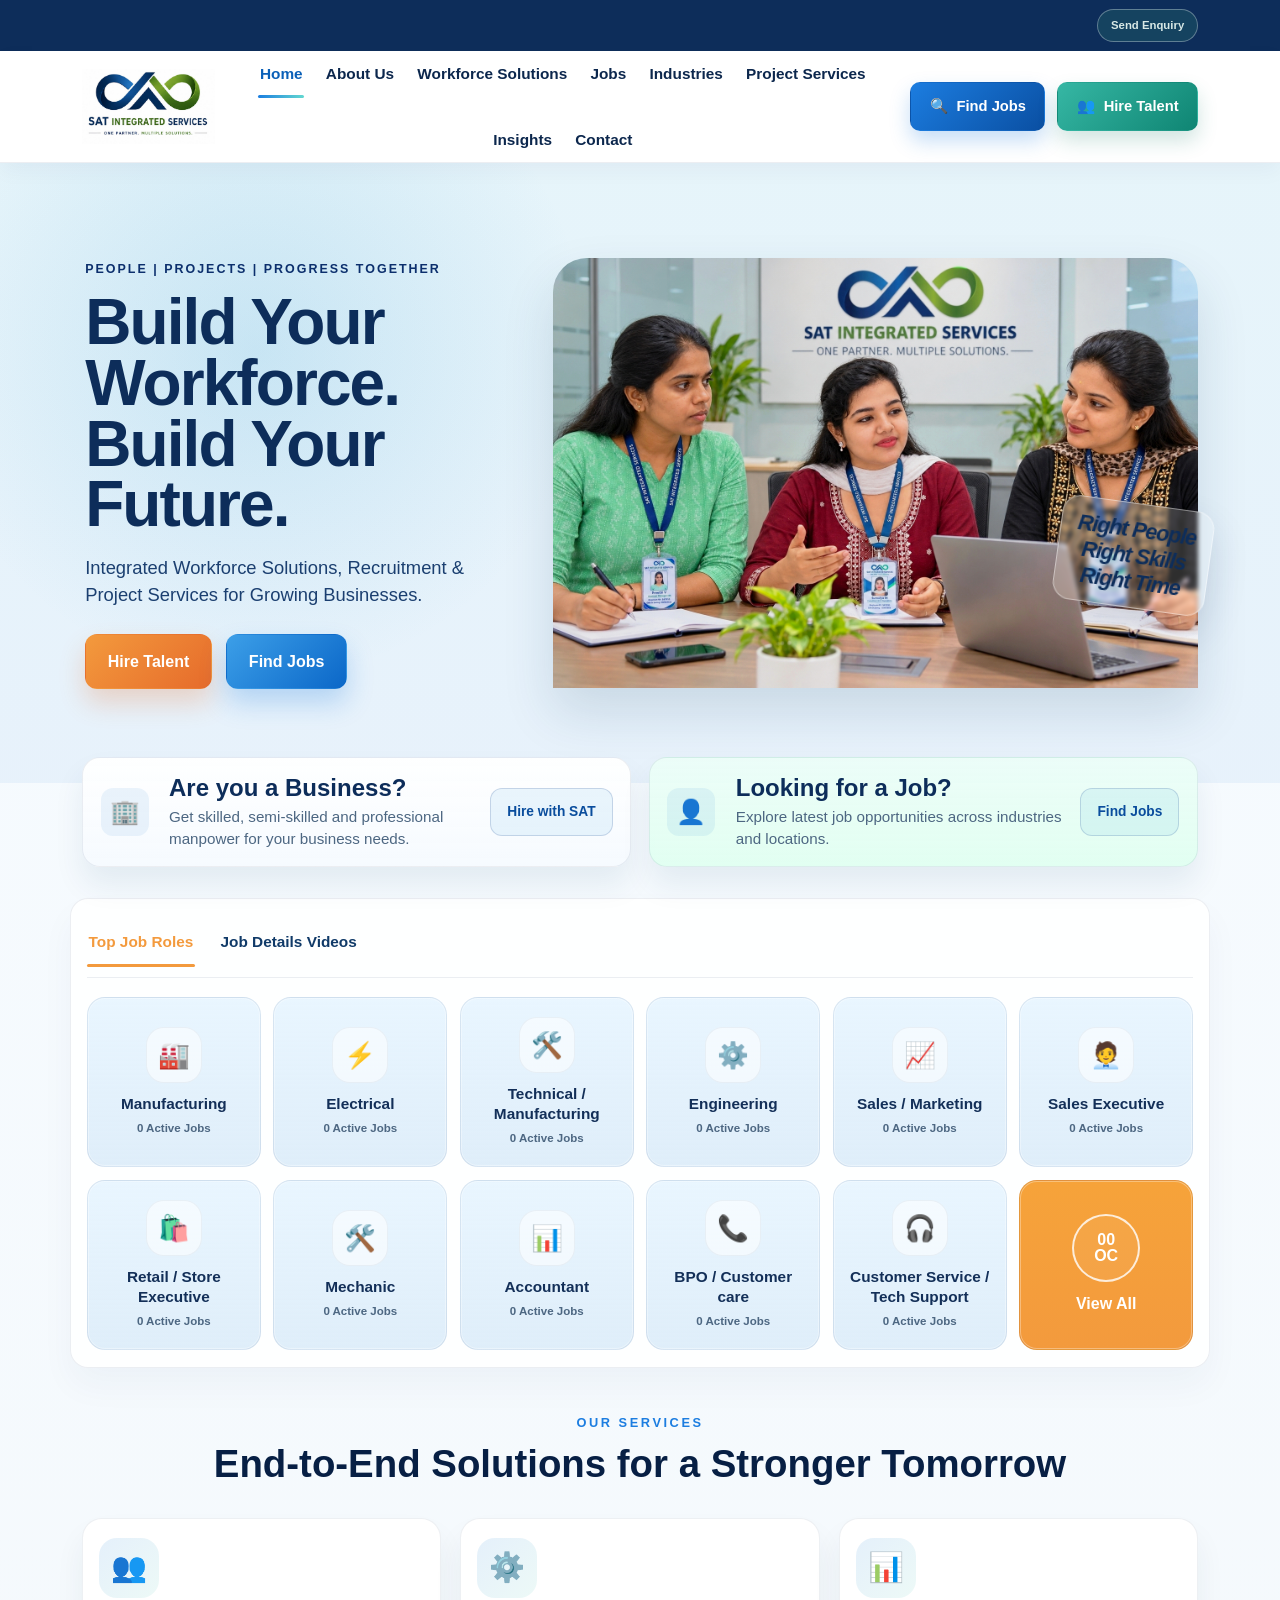
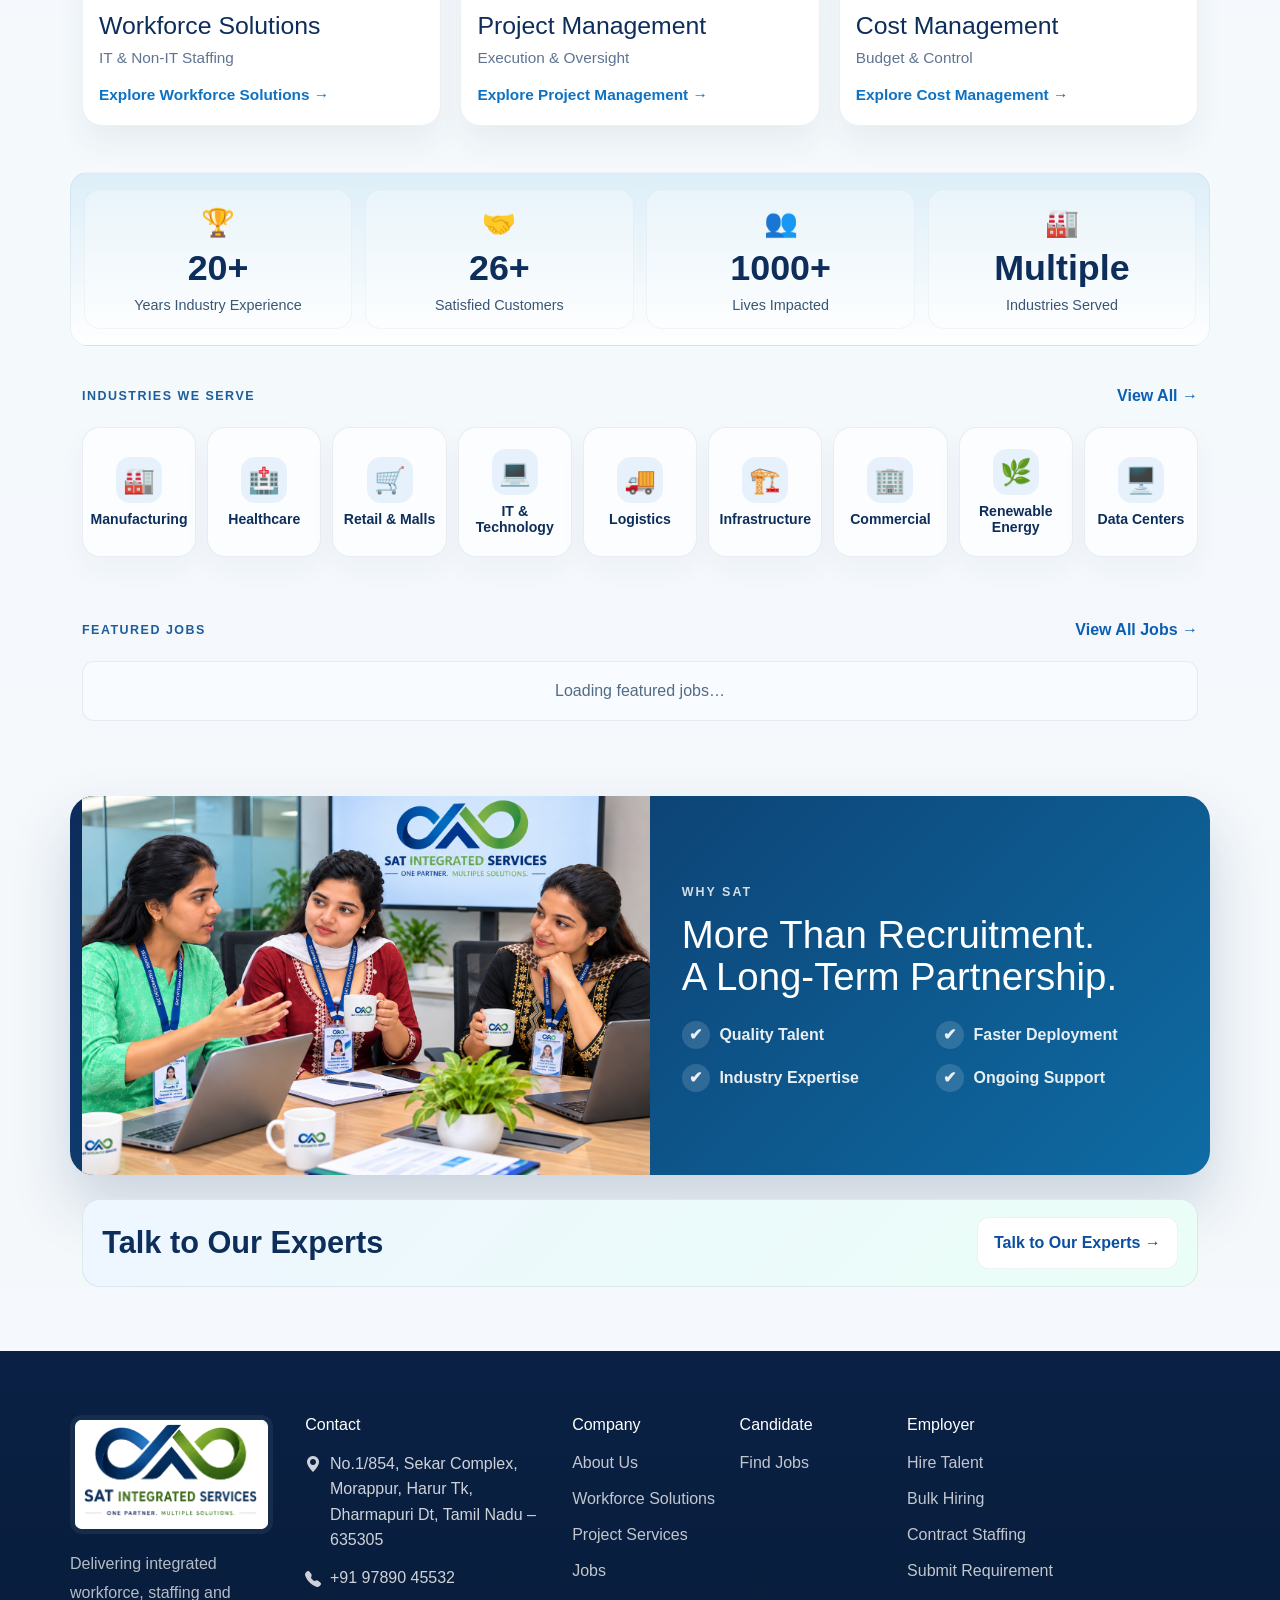
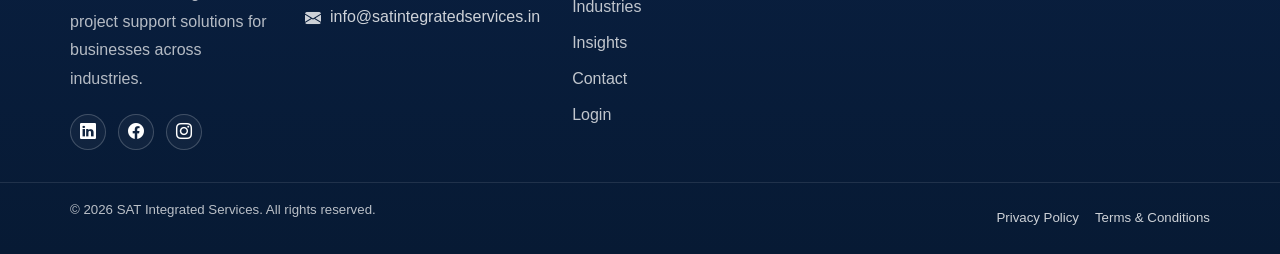
==== commit bafa074a: "26+ Satisfied Customers content updated in Home page" ====
--- a/index.html
+++ b/index.html
@@ -54,5 +54,5 @@
 <style>:root{--bs-blue:#0d6efd;--bs-indigo:#6610f2;--bs-purple:#6f42c1;--bs-pink:#d63384;--bs-red:#dc3545;--bs-orange:#fd7e14;--bs-yellow:#ffc107;--bs-green:#198754;--bs-teal:#20c997;--bs-cyan:#0dcaf0;--bs-black:#000;--bs-white:#fff;--bs-gray:#6c757d;--bs-gray-dark:#343a40;--bs-gray-100:#f8f9fa;--bs-gray-200:#e9ecef;--bs-gray-300:#dee2e6;--bs-gray-400:#ced4da;--bs-gray-500:#adb5bd;--bs-gray-600:#6c757d;--bs-gray-700:#495057;--bs-gray-800:#343a40;--bs-gray-900:#212529;--bs-primary:#0d6efd;--bs-secondary:#6c757d;--bs-success:#198754;--bs-info:#0dcaf0;--bs-warning:#ffc107;--bs-danger:#dc3545;--bs-light:#f8f9fa;--bs-dark:#212529;--bs-primary-rgb:13,110,253;--bs-secondary-rgb:108,117,125;--bs-success-rgb:25,135,84;--bs-info-rgb:13,202,240;--bs-warning-rgb:255,193,7;--bs-danger-rgb:220,53,69;--bs-light-rgb:248,249,250;--bs-dark-rgb:33,37,41;--bs-primary-text-emphasis:#052c65;--bs-secondary-text-emphasis:#2b2f32;--bs-success-text-emphasis:#0a3622;--bs-info-text-emphasis:#055160;--bs-warning-text-emphasis:#664d03;--bs-danger-text-emphasis:#58151c;--bs-light-text-emphasis:#495057;--bs-dark-text-emphasis:#495057;--bs-primary-bg-subtle:#cfe2ff;--bs-secondary-bg-subtle:#e2e3e5;--bs-success-bg-subtle:#d1e7dd;--bs-info-bg-subtle:#cff4fc;--bs-warning-bg-subtle:#fff3cd;--bs-danger-bg-subtle:#f8d7da;--bs-light-bg-subtle:#fcfcfd;--bs-dark-bg-subtle:#ced4da;--bs-primary-border-subtle:#9ec5fe;--bs-secondary-border-subtle:#c4c8cb;--bs-success-border-subtle:#a3cfbb;--bs-info-border-subtle:#9eeaf9;--bs-warning-border-subtle:#ffe69c;--bs-danger-border-subtle:#f1aeb5;--bs-light-border-subtle:#e9ecef;--bs-dark-border-subtle:#adb5bd;--bs-white-rgb:255,255,255;--bs-black-rgb:0,0,0;--bs-font-sans-serif:system-ui,-apple-system,"Segoe UI",Roboto,"Helvetica Neue","Noto Sans","Liberation Sans",Arial,sans-serif,"Apple Color Emoji","Segoe UI Emoji","Segoe UI Symbol","Noto Color Emoji";--bs-font-monospace:SFMono-Regular,Menlo,Monaco,Consolas,"Liberation Mono","Courier New",monospace;--bs-gradient:linear-gradient(180deg, rgba(255, 255, 255, .15), rgba(255, 255, 255, 0));--bs-body-font-family:var(--bs-font-sans-serif);--bs-body-font-size:1rem;--bs-body-font-weight:400;--bs-body-line-height:1.5;--bs-body-color:#212529;--bs-body-color-rgb:33,37,41;--bs-body-bg:#fff;--bs-body-bg-rgb:255,255,255;--bs-emphasis-color:#000;--bs-emphasis-color-rgb:0,0,0;--bs-secondary-color:rgba(33, 37, 41, .75);--bs-secondary-color-rgb:33,37,41;--bs-secondary-bg:#e9ecef;--bs-secondary-bg-rgb:233,236,239;--bs-tertiary-color:rgba(33, 37, 41, .5);--bs-tertiary-color-rgb:33,37,41;--bs-tertiary-bg:#f8f9fa;--bs-tertiary-bg-rgb:248,249,250;--bs-heading-color:inherit;--bs-link-color:#0d6efd;--bs-link-color-rgb:13,110,253;--bs-link-decoration:underline;--bs-link-hover-color:#0a58ca;--bs-link-hover-color-rgb:10,88,202;--bs-code-color:#d63384;--bs-highlight-color:#212529;--bs-highlight-bg:#fff3cd;--bs-border-width:1px;--bs-border-style:solid;--bs-border-color:#dee2e6;--bs-border-color-translucent:rgba(0, 0, 0, .175);--bs-border-radius:.375rem;--bs-border-radius-sm:.25rem;--bs-border-radius-lg:.5rem;--bs-border-radius-xl:1rem;--bs-border-radius-xxl:2rem;--bs-border-radius-2xl:var(--bs-border-radius-xxl);--bs-border-radius-pill:50rem;--bs-box-shadow:0 .5rem 1rem rgba(0, 0, 0, .15);--bs-box-shadow-sm:0 .125rem .25rem rgba(0, 0, 0, .075);--bs-box-shadow-lg:0 1rem 3rem rgba(0, 0, 0, .175);--bs-box-shadow-inset:inset 0 1px 2px rgba(0, 0, 0, .075);--bs-focus-ring-width:.25rem;--bs-focus-ring-opacity:.25;--bs-focus-ring-color:rgba(13, 110, 253, .25);--bs-form-valid-color:#198754;--bs-form-valid-border-color:#198754;--bs-form-invalid-color:#dc3545;--bs-form-invalid-border-color:#dc3545}*,:after,:before{box-sizing:border-box}@media(prefers-reduced-motion:no-preference){:root{scroll-behavior:smooth}}body{margin:0;font-family:var(--bs-body-font-family);font-size:var(--bs-body-font-size);font-weight:var(--bs-body-font-weight);line-height:var(--bs-body-line-height);color:var(--bs-body-color);text-align:var(--bs-body-text-align);background-color:var(--bs-body-bg);-webkit-text-size-adjust:100%;-webkit-tap-highlight-color:transparent}:root{--bs-breakpoint-xs:0;--bs-breakpoint-sm:576px;--bs-breakpoint-md:768px;--bs-breakpoint-lg:992px;--bs-breakpoint-xl:1200px;--bs-breakpoint-xxl:1400px}*{box-sizing:border-box}:root{scroll-behavior:auto}body{margin:0;font-family:Segoe UI,Tahoma,Geneva,Verdana,sans-serif;background:#f5f9fd;color:#0d2d5a}</style><link rel="stylesheet" href="styles-XS5SP7IG.css" media="print" data-beasties-media="all"><noscript><link rel="stylesheet" href="styles-XS5SP7IG.css"></noscript></head>
 <body>
   <app-root></app-root>
-<script src="main-MYU7UXEF.js" type="module"></script><script>document.querySelectorAll('link[data-beasties-media]').forEach(function(l){l.media=l.getAttribute('data-beasties-media');l.removeAttribute('data-beasties-media')})</script></body>
+<link rel="modulepreload" href="chunk-CNVovpaG.js"><script src="main-QHUEQAQ2.js" type="module"></script><script>document.querySelectorAll('link[data-beasties-media]').forEach(function(l){l.media=l.getAttribute('data-beasties-media');l.removeAttribute('data-beasties-media')})</script></body>
 </html>
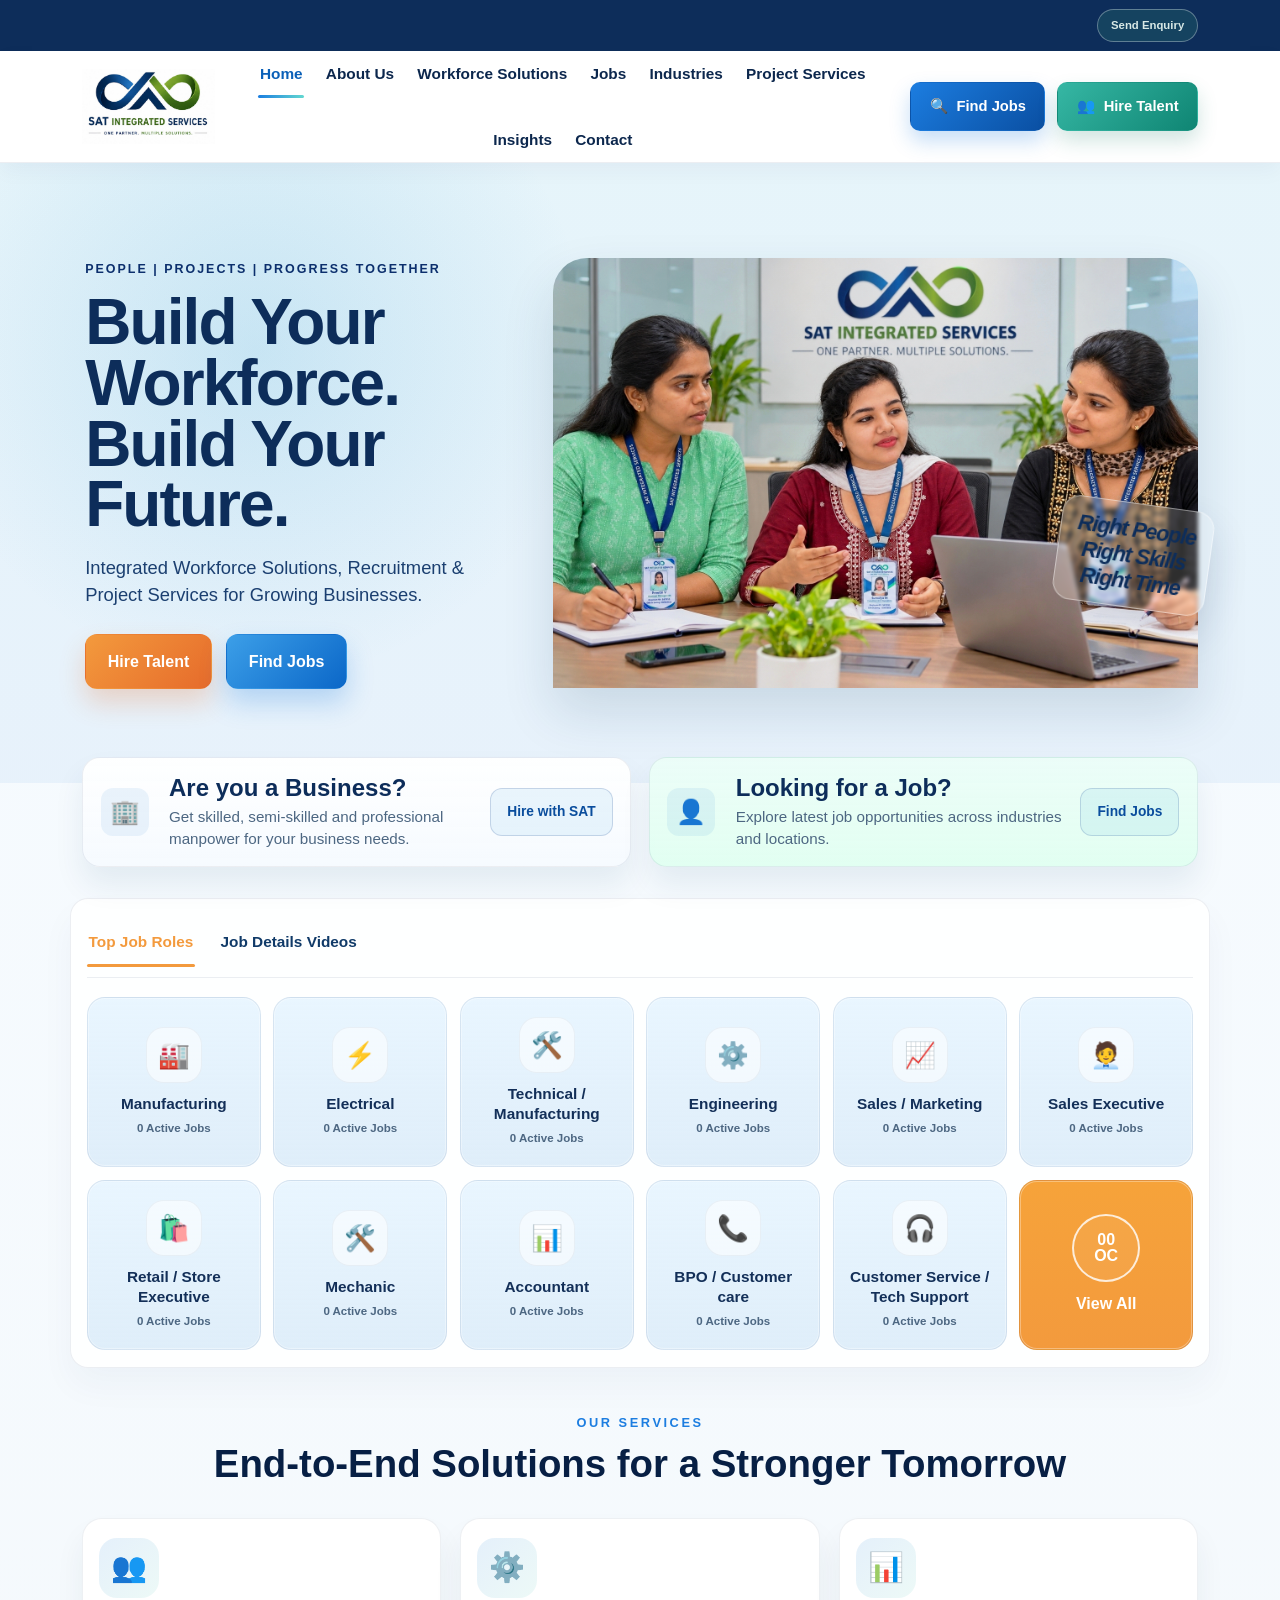
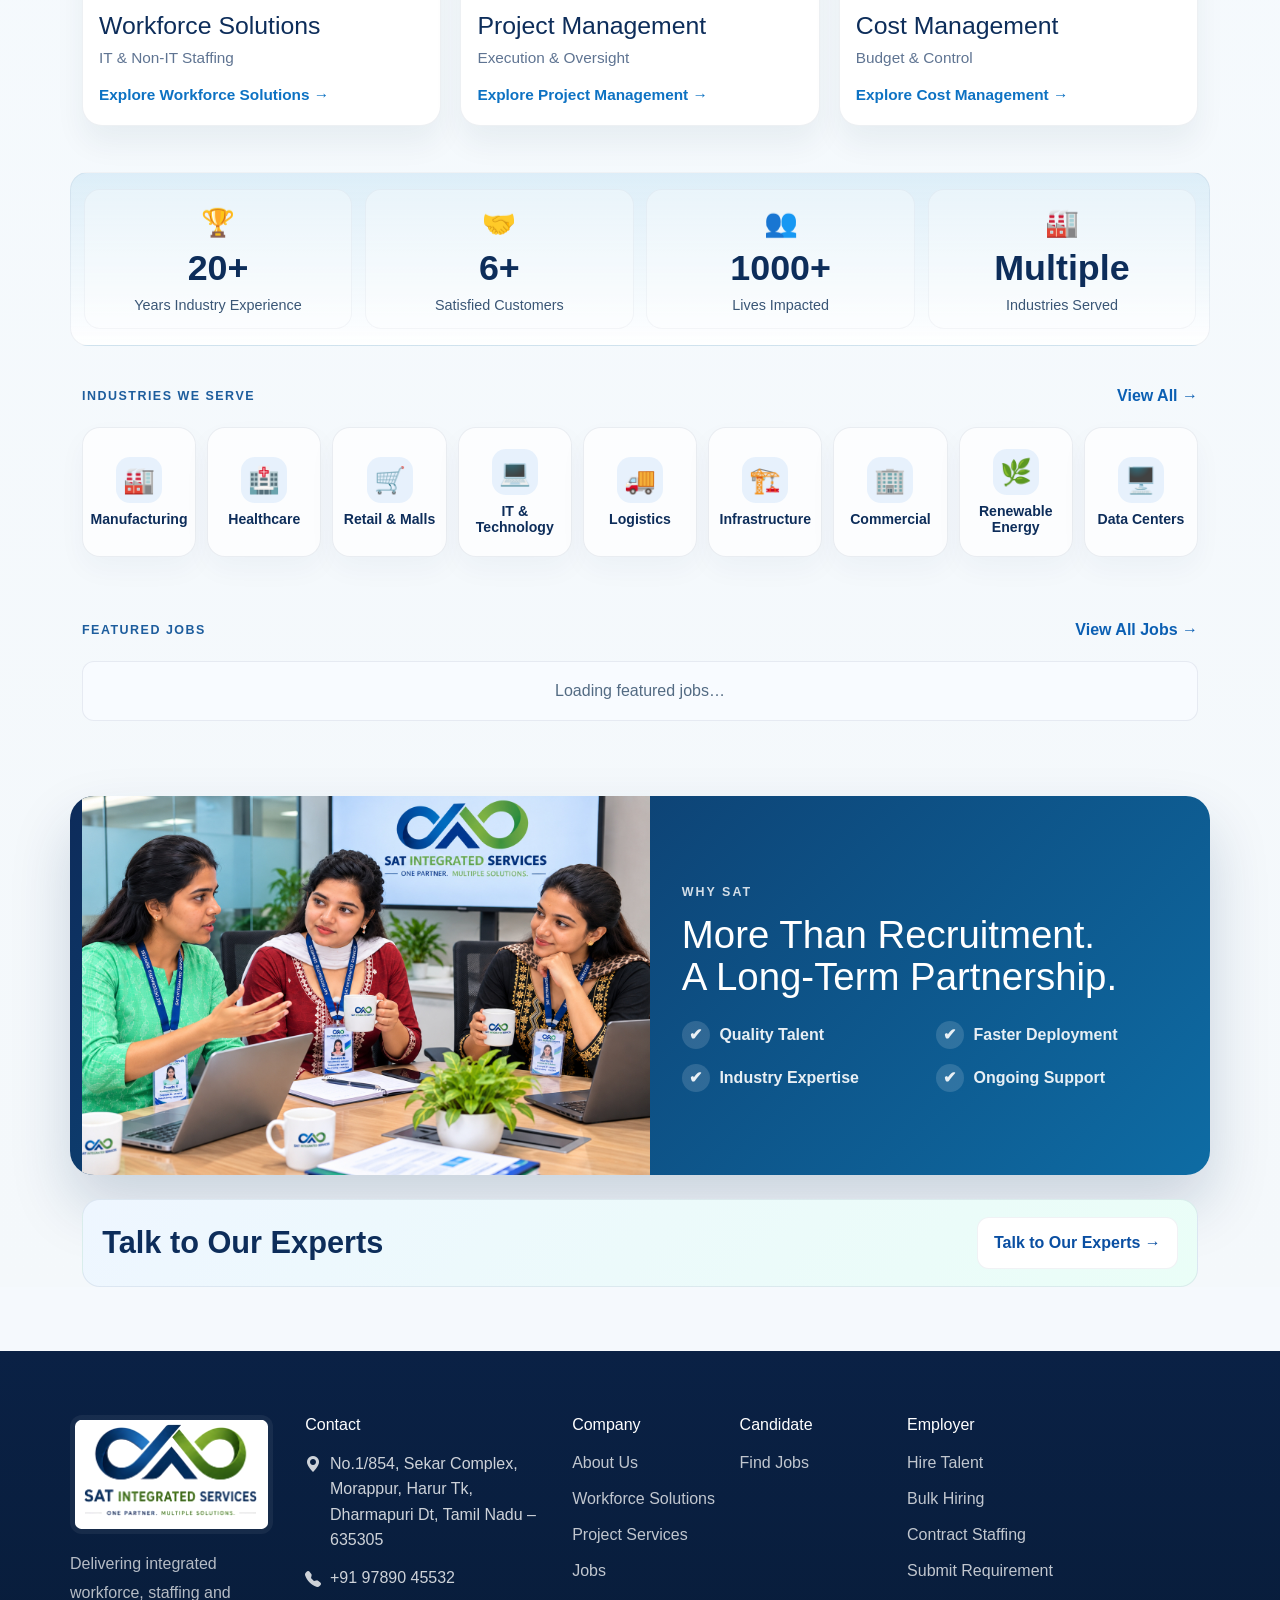
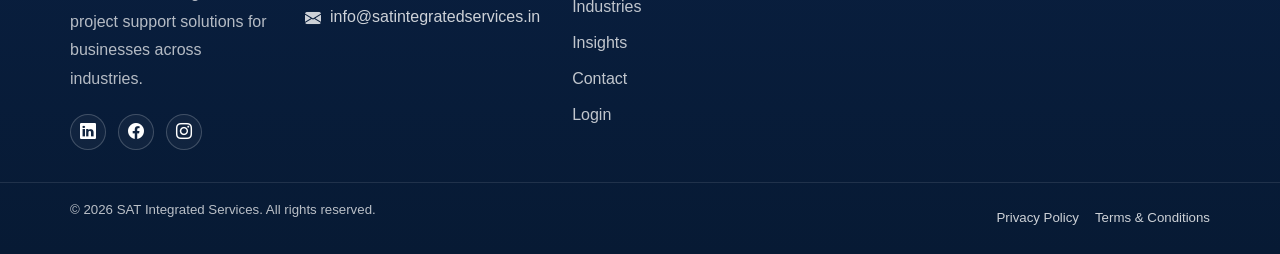
==== commit 4301685d: "Candidate list added to admin panel" ====
--- a/index.html
+++ b/index.html
@@ -54,5 +54,5 @@
 <style>:root{--bs-blue:#0d6efd;--bs-indigo:#6610f2;--bs-purple:#6f42c1;--bs-pink:#d63384;--bs-red:#dc3545;--bs-orange:#fd7e14;--bs-yellow:#ffc107;--bs-green:#198754;--bs-teal:#20c997;--bs-cyan:#0dcaf0;--bs-black:#000;--bs-white:#fff;--bs-gray:#6c757d;--bs-gray-dark:#343a40;--bs-gray-100:#f8f9fa;--bs-gray-200:#e9ecef;--bs-gray-300:#dee2e6;--bs-gray-400:#ced4da;--bs-gray-500:#adb5bd;--bs-gray-600:#6c757d;--bs-gray-700:#495057;--bs-gray-800:#343a40;--bs-gray-900:#212529;--bs-primary:#0d6efd;--bs-secondary:#6c757d;--bs-success:#198754;--bs-info:#0dcaf0;--bs-warning:#ffc107;--bs-danger:#dc3545;--bs-light:#f8f9fa;--bs-dark:#212529;--bs-primary-rgb:13,110,253;--bs-secondary-rgb:108,117,125;--bs-success-rgb:25,135,84;--bs-info-rgb:13,202,240;--bs-warning-rgb:255,193,7;--bs-danger-rgb:220,53,69;--bs-light-rgb:248,249,250;--bs-dark-rgb:33,37,41;--bs-primary-text-emphasis:#052c65;--bs-secondary-text-emphasis:#2b2f32;--bs-success-text-emphasis:#0a3622;--bs-info-text-emphasis:#055160;--bs-warning-text-emphasis:#664d03;--bs-danger-text-emphasis:#58151c;--bs-light-text-emphasis:#495057;--bs-dark-text-emphasis:#495057;--bs-primary-bg-subtle:#cfe2ff;--bs-secondary-bg-subtle:#e2e3e5;--bs-success-bg-subtle:#d1e7dd;--bs-info-bg-subtle:#cff4fc;--bs-warning-bg-subtle:#fff3cd;--bs-danger-bg-subtle:#f8d7da;--bs-light-bg-subtle:#fcfcfd;--bs-dark-bg-subtle:#ced4da;--bs-primary-border-subtle:#9ec5fe;--bs-secondary-border-subtle:#c4c8cb;--bs-success-border-subtle:#a3cfbb;--bs-info-border-subtle:#9eeaf9;--bs-warning-border-subtle:#ffe69c;--bs-danger-border-subtle:#f1aeb5;--bs-light-border-subtle:#e9ecef;--bs-dark-border-subtle:#adb5bd;--bs-white-rgb:255,255,255;--bs-black-rgb:0,0,0;--bs-font-sans-serif:system-ui,-apple-system,"Segoe UI",Roboto,"Helvetica Neue","Noto Sans","Liberation Sans",Arial,sans-serif,"Apple Color Emoji","Segoe UI Emoji","Segoe UI Symbol","Noto Color Emoji";--bs-font-monospace:SFMono-Regular,Menlo,Monaco,Consolas,"Liberation Mono","Courier New",monospace;--bs-gradient:linear-gradient(180deg, rgba(255, 255, 255, .15), rgba(255, 255, 255, 0));--bs-body-font-family:var(--bs-font-sans-serif);--bs-body-font-size:1rem;--bs-body-font-weight:400;--bs-body-line-height:1.5;--bs-body-color:#212529;--bs-body-color-rgb:33,37,41;--bs-body-bg:#fff;--bs-body-bg-rgb:255,255,255;--bs-emphasis-color:#000;--bs-emphasis-color-rgb:0,0,0;--bs-secondary-color:rgba(33, 37, 41, .75);--bs-secondary-color-rgb:33,37,41;--bs-secondary-bg:#e9ecef;--bs-secondary-bg-rgb:233,236,239;--bs-tertiary-color:rgba(33, 37, 41, .5);--bs-tertiary-color-rgb:33,37,41;--bs-tertiary-bg:#f8f9fa;--bs-tertiary-bg-rgb:248,249,250;--bs-heading-color:inherit;--bs-link-color:#0d6efd;--bs-link-color-rgb:13,110,253;--bs-link-decoration:underline;--bs-link-hover-color:#0a58ca;--bs-link-hover-color-rgb:10,88,202;--bs-code-color:#d63384;--bs-highlight-color:#212529;--bs-highlight-bg:#fff3cd;--bs-border-width:1px;--bs-border-style:solid;--bs-border-color:#dee2e6;--bs-border-color-translucent:rgba(0, 0, 0, .175);--bs-border-radius:.375rem;--bs-border-radius-sm:.25rem;--bs-border-radius-lg:.5rem;--bs-border-radius-xl:1rem;--bs-border-radius-xxl:2rem;--bs-border-radius-2xl:var(--bs-border-radius-xxl);--bs-border-radius-pill:50rem;--bs-box-shadow:0 .5rem 1rem rgba(0, 0, 0, .15);--bs-box-shadow-sm:0 .125rem .25rem rgba(0, 0, 0, .075);--bs-box-shadow-lg:0 1rem 3rem rgba(0, 0, 0, .175);--bs-box-shadow-inset:inset 0 1px 2px rgba(0, 0, 0, .075);--bs-focus-ring-width:.25rem;--bs-focus-ring-opacity:.25;--bs-focus-ring-color:rgba(13, 110, 253, .25);--bs-form-valid-color:#198754;--bs-form-valid-border-color:#198754;--bs-form-invalid-color:#dc3545;--bs-form-invalid-border-color:#dc3545}*,:after,:before{box-sizing:border-box}@media(prefers-reduced-motion:no-preference){:root{scroll-behavior:smooth}}body{margin:0;font-family:var(--bs-body-font-family);font-size:var(--bs-body-font-size);font-weight:var(--bs-body-font-weight);line-height:var(--bs-body-line-height);color:var(--bs-body-color);text-align:var(--bs-body-text-align);background-color:var(--bs-body-bg);-webkit-text-size-adjust:100%;-webkit-tap-highlight-color:transparent}:root{--bs-breakpoint-xs:0;--bs-breakpoint-sm:576px;--bs-breakpoint-md:768px;--bs-breakpoint-lg:992px;--bs-breakpoint-xl:1200px;--bs-breakpoint-xxl:1400px}*{box-sizing:border-box}:root{scroll-behavior:auto}body{margin:0;font-family:Segoe UI,Tahoma,Geneva,Verdana,sans-serif;background:#f5f9fd;color:#0d2d5a}</style><link rel="stylesheet" href="styles-XS5SP7IG.css" media="print" data-beasties-media="all"><noscript><link rel="stylesheet" href="styles-XS5SP7IG.css"></noscript></head>
 <body>
   <app-root></app-root>
-<link rel="modulepreload" href="chunk-CNVovpaG.js"><script src="main-QHUEQAQ2.js" type="module"></script><script>document.querySelectorAll('link[data-beasties-media]').forEach(function(l){l.media=l.getAttribute('data-beasties-media');l.removeAttribute('data-beasties-media')})</script></body>
+<script src="main-JWNIVDRO.js" type="module"></script><script>document.querySelectorAll('link[data-beasties-media]').forEach(function(l){l.media=l.getAttribute('data-beasties-media');l.removeAttribute('data-beasties-media')})</script></body>
 </html>
